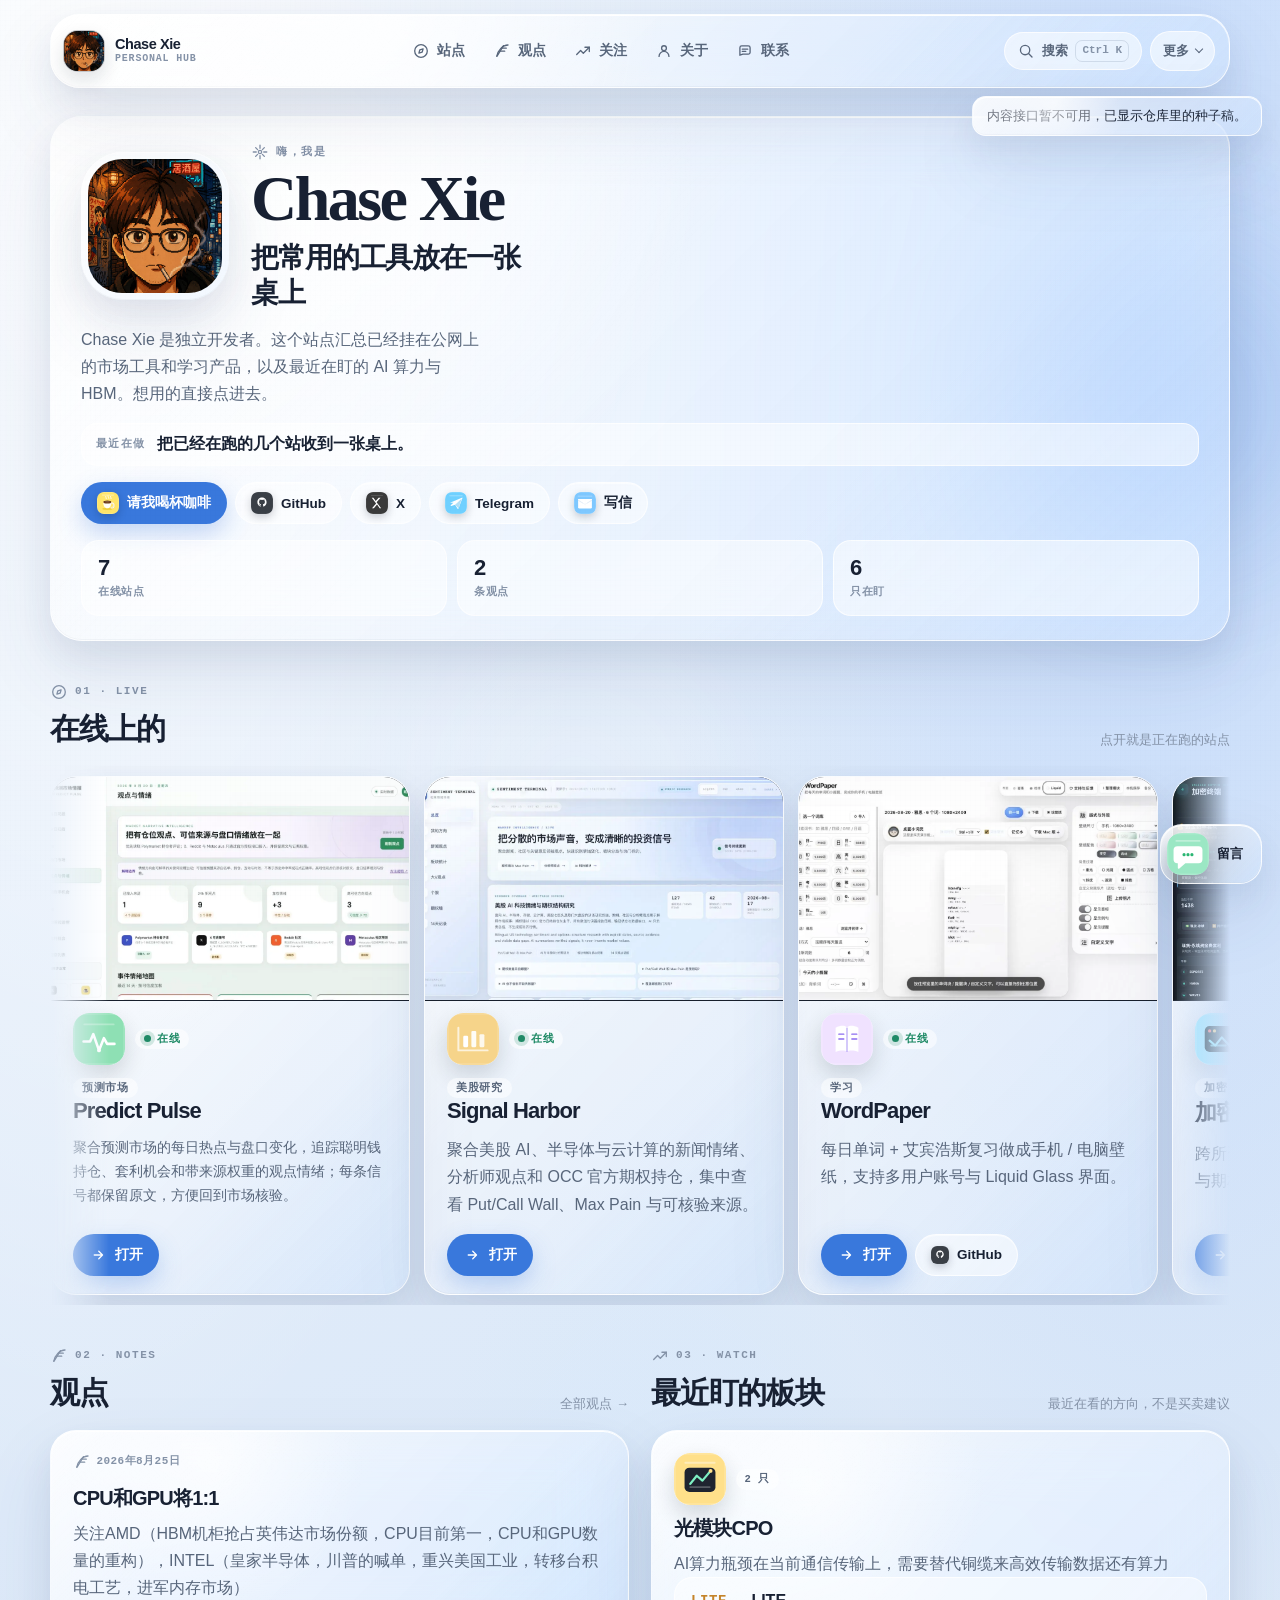
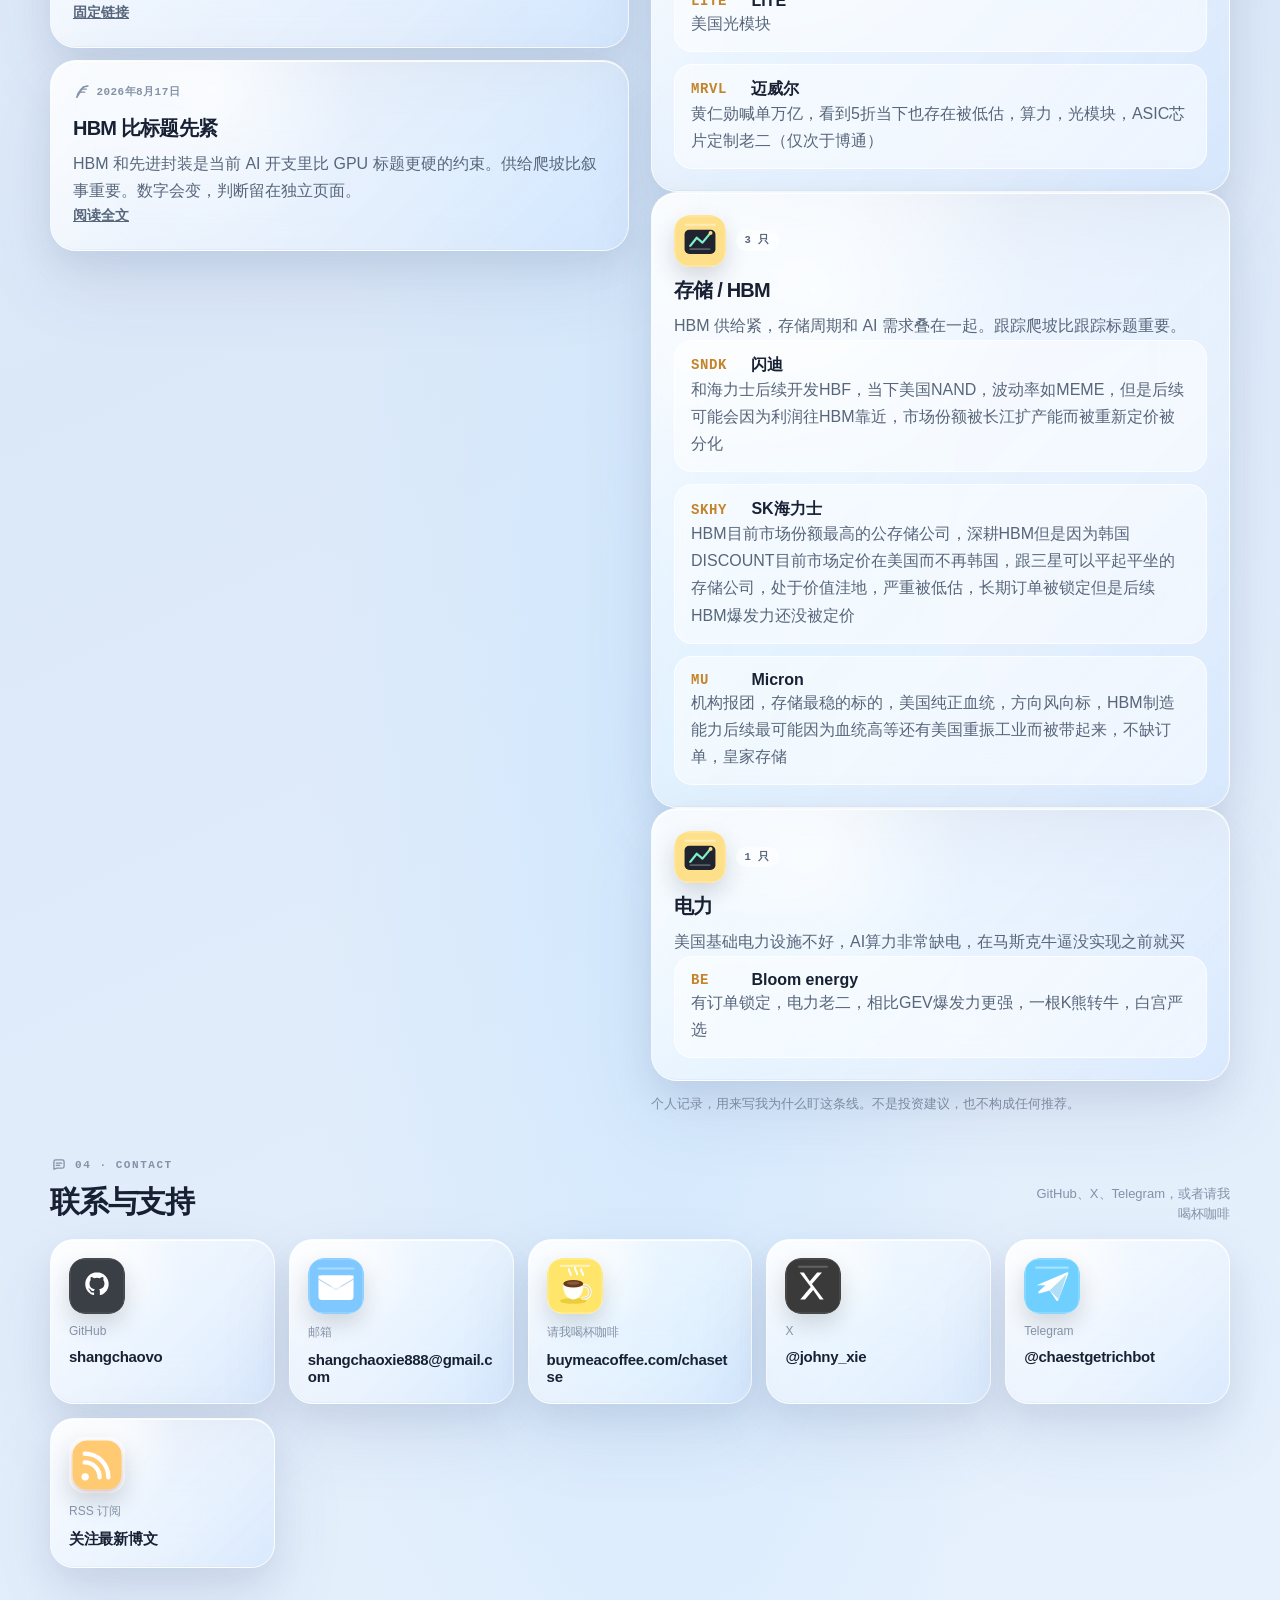
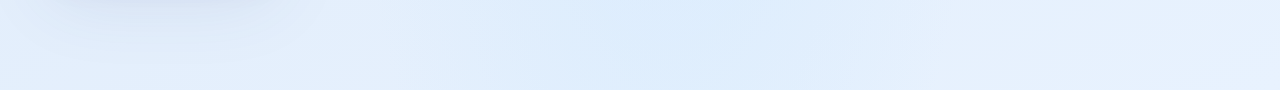
==== index.html @ 60d62b8c "Show the Telegram bot on the hub and ship the unpublished homepage updates with it. The live site no" ====
<!doctype html>
<html lang="zh-CN" data-theme="liquid">
  <head>
    <meta charset="UTF-8" />
    <meta name="viewport" content="width=device-width, initial-scale=1.0" />
    <title>Chase Xie · 市场工具与学习产品导航</title>
    <meta name="description" content="独立开发者 Chase Xie 的个人导航：Predict Pulse、Signal Harbor、WordPaper、加密终端、外资研报、交易日报和校招简历工坊，以及最近在盯的 AI 算力与 HBM。" />
    <meta name="google-site-verification" content="O95cw5EyVnewTnY-gCXj8kBVqnA2D88TB6CyO-TnIzk" />
    <link rel="canonical" href="https://chaestblog.pages.dev/" />
    <link rel="alternate" type="application/rss+xml" title="chaestblog RSS" href="https://chaestblog.pages.dev/rss.xml" />
    <meta property="og:type" content="website" />
    <meta property="og:locale" content="zh_CN" />
    <meta property="og:site_name" content="chaestblog" />
    <meta property="og:url" content="https://chaestblog.pages.dev/" />
    <meta property="og:title" content="Chase Xie · 市场工具与学习产品导航" />
    <meta property="og:description" content="独立开发者。把已上线的市场工具和学习产品放在一页，并写下最近在盯的 AI 算力与 HBM。" />
    <meta property="og:image" content="https://chaestblog.pages.dev/assets/og.jpg" />
    <meta property="og:image:width" content="1200" />
    <meta property="og:image:height" content="630" />
    <meta name="twitter:card" content="summary_large_image" />
    <meta name="twitter:site" content="@johny_xie" />
    <meta name="twitter:title" content="Chase Xie · 市场工具与学习产品导航" />
    <meta name="twitter:description" content="独立开发者。把已上线的市场工具和学习产品放在一页，并写下最近在盯的 AI 算力与 HBM。" />
    <meta name="twitter:image" content="https://chaestblog.pages.dev/assets/og.jpg" />
    <link rel="icon" type="image/svg+xml" href="/assets/favicon.svg" />
    <link rel="stylesheet" href="/css/themes.css?v=20260905a" />
    <link rel="stylesheet" href="/css/styles.css?v=20260905a" />
    <script type="application/ld+json">
      {
        "@context": "https://schema.org",
        "@graph": [
          {
            "@type": "WebSite",
            "@id": "https://chaestblog.pages.dev/#website",
            "url": "https://chaestblog.pages.dev/",
            "name": "chaestblog",
            "inLanguage": "zh-CN",
            "description": "Chase Xie 的个人导航：已上线的市场工具、学习产品，以及最近在盯的板块。",
            "publisher": { "@id": "https://chaestblog.pages.dev/#person" }
          },
          {
            "@type": "Person",
            "@id": "https://chaestblog.pages.dev/#person",
            "name": "Chase Xie",
            "url": "https://chaestblog.pages.dev/",
            "image": "https://chaestblog.pages.dev/assets/avatar.jpg",
            "jobTitle": "独立开发者",
            "description": "做市场工具和学习产品，公开 Predict Pulse、Signal Harbor、WordPaper、加密终端、外资研报、交易日报和校招简历工坊。",
            "email": "mailto:shangchaoxie888@gmail.com",
            "sameAs": [
              "https://github.com/shangchaovo",
              "https://x.com/johny_xie",
              "https://t.me/chaestgetrichbot",
              "https://buymeacoffee.com/chasetse"
            ]
          }
        ]
      }
    </script>
    <script>
      (function () {
        try {
          var theme = localStorage.getItem("hubTheme");
          if (theme === "liquid" || theme === "eye" || theme === "ink") {
            document.documentElement.dataset.theme = theme;
            return;
          }
          // 没手动选过就跟系统：深色系统进墨夜
          if (window.matchMedia && window.matchMedia("(prefers-color-scheme: dark)").matches) {
            document.documentElement.dataset.theme = "ink";
          }
        } catch (error) {}
      })();
    </script>
  </head>
  <body>
    <svg xmlns="http://www.w3.org/2000/svg" class="sprite" aria-hidden="true">
      <symbol id="i-spark" viewBox="0 0 24 24"><path d="M12 3 v4 M12 17 v4 M3 12 h4 M17 12 h4 M6.2 6.2 l2.6 2.6 M15.2 15.2 l2.6 2.6 M17.8 6.2 l-2.6 2.6 M8.8 15.2 l-2.6 2.6"/><circle cx="12" cy="12" r="2.2"/></symbol>
      <symbol id="i-compass" viewBox="0 0 24 24"><circle cx="12" cy="12" r="8.4"/><path d="M14.8 9.2 10.4 10.6 9.2 14.8 13.6 13.4 Z"/></symbol>
      <symbol id="i-apps" viewBox="0 0 24 24"><rect x="4" y="4" width="6.5" height="6.5" rx="1.6"/><rect x="13.5" y="4" width="6.5" height="6.5" rx="1.6"/><rect x="4" y="13.5" width="6.5" height="6.5" rx="1.6"/><rect x="13.5" y="13.5" width="6.5" height="6.5" rx="1.6"/></symbol>
      <symbol id="i-feather" viewBox="0 0 24 24"><path d="M20 4 C13 4 6.5 11 5 19"/><path d="M14 4.8 5.6 18.6"/><path d="M11.5 8.2 h6.2 M9.2 12.2 h6.4"/></symbol>
      <symbol id="i-trend" viewBox="0 0 24 24"><path d="M3.6 16.6 8.8 11.4 12.4 15 20.4 7"/><path d="M14.6 7 H20.4 V12.8"/></symbol>
      <symbol id="i-chat" viewBox="0 0 24 24"><path d="M5.2 17.6 V7.6 A2.4 2.4 0 0 1 7.6 5.2 h8.8 A2.4 2.4 0 0 1 18.8 7.6 v6.2 A2.4 2.4 0 0 1 16.4 16.2 H9.2 Z"/><path d="M8.4 9.6 h7.2 M8.4 12.6 h4.6"/></symbol>
      <symbol id="i-mail" viewBox="0 0 24 24"><rect x="3.5" y="5.5" width="17" height="13" rx="2.2"/><path d="M4.2 7.2 12 13.1 19.8 7.2"/></symbol>
      <symbol id="i-coffee" viewBox="0 0 24 24"><path d="M5 9 h11 v6.2 a3.6 3.6 0 0 1 -3.6 3.6 H8.6 A3.6 3.6 0 0 1 5 15.2 Z"/><path d="M16 10.2 h2.4 a2.4 2.4 0 0 1 0 4.8 H16"/><path d="M7.2 4.8 v2 M10.5 4.4 v2.4 M13.8 4.8 v2"/><path d="M6 20.4 h9"/></symbol>
      <symbol id="i-book" viewBox="0 0 24 24"><path d="M12 6.4 C10.2 4.9 7.2 4.5 4.2 5.1 V18.2 C7.2 17.6 10.2 18 12 19.5 C13.8 18 16.8 17.6 19.8 18.2 V5.1 C16.8 4.5 13.8 4.9 12 6.4 Z"/><path d="M12 6.4 V19.5"/></symbol>
      <symbol id="i-terminal" viewBox="0 0 24 24"><rect x="3.4" y="5" width="17.2" height="14" rx="2.2"/><path d="M7 10.2 9.6 12.4 7 14.6 M12.2 14.8 h4.6"/></symbol>
      <symbol id="i-chart" viewBox="0 0 24 24"><path d="M4 19.4 V5.4 M4 19.4 H20"/><path d="M8 15.2 V11.2 M12 15.2 V8.4 M16 15.2 V10 M20 15.2 V6.8"/></symbol>
      <symbol id="i-file" viewBox="0 0 24 24"><path d="M7 3.6 H13.6 L17.4 7.4 V20.4 H7 Z"/><path d="M13.6 3.6 V7.4 H17.4"/><path d="M9.6 12.2 h4.8 M9.6 15.4 h4.8"/></symbol>
      <symbol id="i-candles" viewBox="0 0 24 24"><path d="M7 6 v12 M17 4 v16"/><rect x="5.2" y="9" width="3.6" height="7" rx="0.8"/><rect x="15.2" y="7.2" width="3.6" height="8.2" rx="0.8"/><path d="M12 8 v10"/><rect x="10.2" y="10.4" width="3.6" height="5.2" rx="0.8"/></symbol>
      <symbol id="i-arrow" viewBox="0 0 24 24"><path d="M7 12 h10 M13 7 l5 5 -5 5"/></symbol>
      <symbol id="i-external" viewBox="0 0 24 24"><path d="M14 5 h5 v5"/><path d="M19 5 10.5 13.5"/><path d="M17 13.2 v5.2 H5 V7 h5.2"/></symbol>
      <symbol id="i-send" viewBox="0 0 24 24"><path d="M21 3 10.2 13.8"/><path d="M21 3 14.2 21 10.2 13.8 3 9.8 Z"/></symbol>
      <symbol id="i-plus" viewBox="0 0 24 24"><path d="M12 5 v14 M5 12 h14"/></symbol>
      <symbol id="i-edit" viewBox="0 0 24 24"><path d="M13.2 6.2 17.8 10.8"/><path d="M4.6 19.4 6.4 14.2 16.4 4.2 a2 2 0 0 1 2.8 0 l.6.6 a2 2 0 0 1 0 2.8 L9.8 17.6 Z"/></symbol>
      <symbol id="i-trash" viewBox="0 0 24 24"><path d="M5 7.2 h14"/><path d="M9.2 7.2 V5.4 h5.6 v1.8"/><path d="M7.2 7.2 V19 a1.6 1.6 0 0 0 1.6 1.6 h6.4 A1.6 1.6 0 0 0 16.8 19 V7.2"/></symbol>
      <symbol id="i-lock" viewBox="0 0 24 24"><rect x="5.4" y="10.4" width="13.2" height="9.2" rx="2"/><path d="M8.2 10.4 V7.8 a3.8 3.8 0 0 1 7.6 0 v2.6"/></symbol>
      <symbol id="i-user" viewBox="0 0 24 24"><circle cx="12" cy="8.2" r="3.2"/><path d="M5.4 19.2 a6.6 6.6 0 0 1 13.2 0"/></symbol>
      <symbol id="i-dot" viewBox="0 0 24 24"><circle cx="12" cy="12" r="4" fill="currentColor" stroke="none"/></symbol>
      <symbol id="i-github" viewBox="0 0 24 24"><path fill="currentColor" stroke="none" d="M12 .3C5.37.3 0 5.67 0 12.3c0 5.3 3.44 9.8 8.21 11.39.6.11.82-.26.82-.58 0-.28-.01-1.04-.02-2.04-3.34.73-4.04-1.61-4.04-1.61-.55-1.39-1.34-1.76-1.34-1.76-1.09-.75.08-.73.08-.73 1.2.08 1.84 1.24 1.84 1.24 1.07 1.83 2.81 1.3 3.5 1 .11-.78.42-1.3.76-1.6-2.67-.3-5.47-1.33-5.47-5.93 0-1.31.47-2.38 1.24-3.22-.13-.3-.54-1.52.12-3.18 0 0 1-.32 3.3 1.23a11.5 11.5 0 0 1 6 0c2.28-1.55 3.29-1.23 3.29-1.23.66 1.66.25 2.88.12 3.18.77.84 1.23 1.91 1.23 3.22 0 4.61-2.81 5.62-5.48 5.92.43.37.81 1.1.81 2.22 0 1.6-.01 2.89-.01 3.29 0 .32.21.69.82.57C20.56 22.1 24 17.6 24 12.3 24 5.67 18.63.3 12 .3Z"/></symbol>
      <symbol id="i-x" viewBox="0 0 24 24"><path d="M4 4 20 20 M14.6 4 4 20 M20 4 9.8 16.4"/></symbol>
      <symbol id="i-telegram" viewBox="0 0 24 24"><path d="M21.2 4.6 3.6 11.4 10.2 13.6 17.2 8 12.2 14.8 10.2 13.6 10.1 19.4 Z"/></symbol>
      <symbol id="i-search" viewBox="0 0 24 24"><circle cx="10.8" cy="10.8" r="6.2"/><path d="M15.4 15.4 20 20"/></symbol>
    </svg>

    <div class="atmosphere" aria-hidden="true">
      <span class="blob blob-a"></span>
      <span class="blob blob-b"></span>
      <span class="blob blob-c"></span>
    </div>
    <div id="danmakuStage" class="danmaku-stage" aria-hidden="true"></div>

    <header class="nav glass">
      <a class="brand" href="/">
        <img class="brand-avatar" src="/assets/avatar.jpg" alt="Chase Xie" width="40" height="40" />
        <span class="brand-copy">
          <strong>Chase Xie</strong>
          <small>Personal Hub</small>
        </span>
      </a>
      <nav class="nav-links" aria-label="页面区块">
        <a href="#sites"><svg class="ic"><use href="#i-compass"></use></svg>站点</a>
        <a href="/notes/"><svg class="ic"><use href="#i-feather"></use></svg>观点</a>
        <a href="#watch"><svg class="ic"><use href="#i-trend"></use></svg>关注</a>
        <a href="/about/"><svg class="ic"><use href="#i-user"></use></svg>关于</a>
        <a href="#contact"><svg class="ic"><use href="#i-chat"></use></svg>联系</a>
      </nav>
      <div class="nav-tools">
        <button class="palette-entry" id="openPaletteBtn" type="button" aria-controls="paletteDialog" hidden>
          <svg class="ic"><use href="#i-search"></use></svg><span>搜索</span><kbd class="palette-key">⌘K</kbd>
        </button>
        <details class="nav-more">
          <summary>更多</summary>
          <div class="nav-more-panel">
            <span class="nav-menu-label">显示主题</span>
            <div class="theme-switch" role="radiogroup" aria-label="主题">
              <button class="theme-btn" type="button" data-theme="liquid" aria-pressed="true" title="Liquid Glass">
                <i class="orb orb-liquid" aria-hidden="true"></i><span>玻璃</span>
              </button>
              <button class="theme-btn" type="button" data-theme="eye" aria-pressed="false" title="护眼">
                <i class="orb orb-eye" aria-hidden="true"></i><span>护眼</span>
              </button>
              <button class="theme-btn" type="button" data-theme="ink" aria-pressed="false" title="墨夜">
                <i class="orb orb-ink" aria-hidden="true"></i><span>墨夜</span>
              </button>
            </div>
            <button class="admin-entry" id="openAdminBtn" type="button" aria-controls="adminDialog">
              <svg class="ic"><use href="#i-lock"></use></svg><span>管理</span>
            </button>
          </div>
        </details>
      </div>
    </header>

    <main class="wrap">
      <section id="top" class="hero-bento">
        <article class="identity glass">
          <div class="identity-top">
            <button class="avatar-frame" id="heroAvatarBtn" type="button" title="Chase Xie">
              <img id="heroAvatar" class="hero-avatar" src="/assets/avatar.jpg" alt="Chase Xie" width="168" height="168" />
            </button>
            <div>
              <p class="kicker" id="profileKicker"><svg class="ic"><use href="#i-spark"></use></svg> 嗨，我是</p>
              <h1 id="profileName">Chase Xie</h1>
              <p class="headline" id="profileTitle">把常用的工具放在一张桌上</p>
            </div>
          </div>
          <p class="lead" id="profileBio">Chase Xie 是独立开发者。这个站点汇总已经挂在公网上的市场工具和学习产品，以及最近在盯的 AI 算力与 HBM。想用的直接点进去。</p>
          <p class="now" id="profileNow">
            <span class="now-kicker">最近在做</span>
            <span class="now-text">把已经在跑的几个站收到一张桌上。</span>
            <button class="btn ghost admin-only" id="editNowBtn" type="button">改</button>
          </p>
          <div class="hero-actions" id="heroActions">
            <a class="btn primary" href="https://buymeacoffee.com/chasetse" target="_blank" rel="noopener">请我喝杯咖啡</a>
            <a class="btn" rel="me noopener" href="https://github.com/shangchaovo" target="_blank">GitHub</a>
            <a class="btn" rel="me noopener" href="https://x.com/johny_xie" target="_blank">X</a>
            <a class="btn" href="https://t.me/chaestgetrichbot" target="_blank" rel="noopener">Telegram</a>
            <a class="btn" href="mailto:shangchaoxie888@gmail.com">写信</a>
          </div>
          <div class="stat-row" id="statRow">
            <div class="stat"><b>7</b><span>在线站点</span></div>
            <div class="stat"><b><!-- hub:note-count:start -->2<!-- hub:note-count:end --></b><span>条观点</span></div>
            <div class="stat"><b>6</b><span>只在盯</span></div>
          </div>
        </article>
      </section>

      <section id="sites" class="section">
        <div class="section-head">
          <div>
            <p class="kicker"><svg class="ic"><use href="#i-compass"></use></svg> 01 · Live</p>
            <h2>在线上的</h2>
          </div>
            <p class="hint">点开就是正在跑的站点</p>
        </div>
        <div class="admin-only editor-bar">
          <button class="btn primary" id="addProjectBtn" type="button"><svg class="ic"><use href="#i-plus"></use></svg>添加项目</button>
          <span class="editor-hint">可修改介绍、排序、上下线，并上传真实页面截图</span>
        </div>
        <div class="board-marquee" id="boardMarquee">
        <div class="project-board" id="siteGrid">
          <article class="card glass" data-id="predict-pulse" data-tint="green">
            <a class="shot" href="https://predict-pulse.signal-harbor.workers.dev/?view=sentiment" target="_blank" rel="noopener"><picture><source type="image/webp" srcset="/assets/shots/predict-pulse.webp"><img src="/assets/shots/predict-pulse.jpg" alt="Predict Pulse 预测市场观点与情绪页面截图" width="1280" height="800" loading="lazy" decoding="async"></picture></a>
            <div class="card-top">
              <span class="well app"><img class="app-icon" src="/assets/icons/pulse.svg" alt="" width="46" height="46"></span>
              <span class="pill live"><i class="live-dot" aria-hidden="true"></i>在线</span>
            </div>
            <div>
              <span class="pill">预测市场</span>
              <h3>Predict Pulse</h3>
            </div>
            <p>聚合预测市场的每日热点与盘口变化，追踪聪明钱持仓、套利机会和带来源权重的观点情绪；每条信号都保留原文，方便回到市场核验。</p>
            <div class="card-links">
              <a class="btn primary" href="https://predict-pulse.signal-harbor.workers.dev/?view=sentiment" target="_blank" rel="noopener">打开</a>
            </div>
          </article>
          <article class="card glass" data-tint="cyan">
            <a class="shot" href="https://signal-harbor-terminal.signal-harbor.workers.dev/#overview" target="_blank" rel="noopener"><picture><source type="image/webp" srcset="/assets/shots/signal-harbor.webp"><img src="/assets/shots/signal-harbor.jpg" alt="Signal Harbor 美股研究终端页面截图" width="1280" height="800" loading="lazy" decoding="async"></picture></a>
            <div class="card-top">
              <span class="well app"><img class="app-icon" src="/assets/icons/chart.svg" alt="" width="46" height="46"></span>
              <span class="pill live"><i class="live-dot" aria-hidden="true"></i>在线</span>
            </div>
            <div>
              <span class="pill">美股研究</span>
              <h3>Signal Harbor</h3>
            </div>
            <p>聚合美股 AI、半导体与云计算的新闻情绪、分析师观点和 OCC 官方期权持仓，集中查看 Put/Call Wall、Max Pain 与可核验来源。</p>
            <div class="card-links">
              <a class="btn primary" href="https://signal-harbor-terminal.signal-harbor.workers.dev/#overview" target="_blank" rel="noopener">打开</a>
            </div>
          </article>
          <article class="card glass" data-tint="violet">
            <a class="shot" href="https://wordpaper.pages.dev/" target="_blank" rel="noopener"><picture><source type="image/webp" srcset="/assets/shots/wordpaper.webp"><img src="/assets/shots/wordpaper.jpg" alt="WordPaper 单词壁纸页面截图" width="1280" height="800" loading="lazy" decoding="async"></picture></a>
            <div class="card-top">
              <span class="well app"><img class="app-icon" src="/assets/icons/book.svg" alt="" width="46" height="46"></span>
              <span class="pill live"><i class="live-dot" aria-hidden="true"></i>在线</span>
            </div>
            <div>
              <span class="pill">学习</span>
              <h3>WordPaper</h3>
            </div>
            <p>每日单词 + 艾宾浩斯复习做成手机 / 电脑壁纸，支持多用户账号与 Liquid Glass 界面。</p>
            <div class="card-links">
              <a class="btn primary" href="https://wordpaper.pages.dev/" target="_blank" rel="noopener">打开</a>
              <a class="btn" href="https://github.com/shangchaovo/daily-wallpaper" target="_blank" rel="noopener">GitHub</a>
            </div>
          </article>
          <article class="card glass" data-tint="cyan">
            <a class="shot" href="https://crypto-funding-arbitrage.pages.dev/" target="_blank" rel="noopener"><picture><source type="image/webp" srcset="/assets/shots/terminal.webp"><img src="/assets/shots/terminal.jpg" alt="加密终端页面截图" width="1280" height="800" loading="lazy" decoding="async"></picture></a>
            <div class="card-top">
              <span class="well app"><img class="app-icon" src="/assets/icons/terminal.svg" alt="" width="46" height="46"></span>
              <span class="pill live"><i class="live-dot" aria-hidden="true"></i>在线</span>
            </div>
            <div>
              <span class="pill">加密</span>
              <h3>加密终端</h3>
            </div>
            <p>跨所资金费率套利、Meme 异动、清算热图与期权 Wall，统一在一个深色终端里。</p>
            <div class="card-links">
              <a class="btn primary" href="https://crypto-funding-arbitrage.pages.dev/" target="_blank" rel="noopener">打开</a>
            </div>
          </article>
          <article class="card glass" data-tint="amber">
            <a class="shot" href="https://fresearch.cc.cd/" target="_blank" rel="noopener"><picture><source type="image/webp" srcset="/assets/shots/research.webp"><img src="/assets/shots/research.jpg" alt="外资投行研报页面截图" width="1280" height="800" loading="lazy" decoding="async"></picture></a>
            <div class="card-top">
              <span class="well app"><img class="app-icon" src="/assets/icons/chart.svg" alt="" width="46" height="46"></span>
              <span class="pill live"><i class="live-dot" aria-hidden="true"></i>在线</span>
            </div>
            <div>
              <span class="pill">股票</span>
              <h3>外资投行研报</h3>
            </div>
            <p>追踪 UBS / Citi / MS / JPM 等对 AI 算力主线的评级与目标价，多源抓取 + LLM 摘要。</p>
            <div class="card-links">
              <a class="btn primary" href="https://fresearch.cc.cd/" target="_blank" rel="noopener">打开</a>
              <a class="btn" href="https://github.com/shangchaovo/ib-research" target="_blank" rel="noopener">GitHub</a>
            </div>
          </article>
          <article class="card glass" data-tint="gold">
            <a class="shot" href="https://dailytrade.cc.cd/" target="_blank" rel="noopener"><picture><source type="image/webp" srcset="/assets/shots/dailytrade.webp"><img src="/assets/shots/dailytrade.jpg" alt="交易每日报告页面截图" width="1280" height="800" loading="lazy" decoding="async"></picture></a>
            <div class="card-top">
              <span class="well app"><img class="app-icon" src="/assets/icons/candles.svg" alt="" width="46" height="46"></span>
              <span class="pill live"><i class="live-dot" aria-hidden="true"></i>在线</span>
            </div>
            <div>
              <span class="pill">交易</span>
              <h3>交易每日报告</h3>
            </div>
            <p>开盘前的作战台：A股量化扫描、外资研报、美股监控、宏观跨资产和社媒情绪，合成一张每日交易报告。</p>
            <div class="card-links">
              <a class="btn primary" href="https://dailytrade.cc.cd/" target="_blank" rel="noopener">打开</a>
            </div>
          </article>
          <article class="card glass" data-tint="rose">
            <a class="shot" href="https://resume-5lv.pages.dev/" target="_blank" rel="noopener"><picture><source type="image/webp" srcset="/assets/shots/resume.webp"><img src="/assets/shots/resume.jpg" alt="简历工坊页面截图" width="1280" height="800" loading="lazy" decoding="async"></picture></a>
            <div class="card-top">
              <span class="well app"><img class="app-icon" src="/assets/icons/file.svg" alt="" width="46" height="46"></span>
              <span class="pill live"><i class="live-dot" aria-hidden="true"></i>在线</span>
            </div>
            <div>
              <span class="pill">工具</span>
              <h3>简历工坊</h3>
            </div>
            <p>面向校招的纯前端简历编辑器：左表单右 A4，导出矢量 PDF，数据只存在你的浏览器。</p>
            <div class="card-links">
              <a class="btn primary" href="https://resume-5lv.pages.dev/" target="_blank" rel="noopener">打开</a>
              <a class="btn" href="https://github.com/shangchaovo/resume-site" target="_blank" rel="noopener">GitHub</a>
            </div>
          </article>
        </div>
        </div>
      </section>

      <div class="magazine">
        <section id="notes" class="section">
          <div class="section-head">
            <div>
              <p class="kicker"><svg class="ic"><use href="#i-feather"></use></svg> 02 · Notes</p>
              <h2>观点</h2>
            </div>
            <p class="hint"><a href="/notes/">全部观点 →</a></p>
          </div>
          <div class="admin-only editor-bar">
            <button class="btn primary" id="addNoteBtn" type="button"><svg class="ic"><use href="#i-plus"></use></svg>写一条</button>
          </div>
          <div class="notes" id="noteList">
            <!-- hub:notes:start -->
            <article class="note glass" data-id="n_cmipldxjd4">
              <time>2026年8月25日</time>
              <h3>CPU和GPU将1:1</h3>
              <p>关注AMD（HBM机柜抢占英伟达市场份额，CPU目前第一，CPU和GPU数量的重构），INTEL（皇家半导体，川普的喊单，重兴美国工业，转移台积电工艺，进军内存市场）</p>
            </article>
            <article class="note glass" data-id="n_hbm">
              <time>2026年8月17日</time>
              <h3><a href="/notes/hbm-supply/">HBM 比标题先紧</a></h3>
              <p>HBM 和先进封装是当前 AI 开支里比 GPU 标题更硬的约束。供给爬坡比叙事重要。数字会变，判断留在独立页面。</p>
              <p class="note-more"><a href="/notes/hbm-supply/">阅读全文</a></p>
            </article>
            <!-- hub:notes:end -->
          </div>
        </section>

        <section id="watch" class="section">
          <div class="section-head">
            <div>
              <p class="kicker"><svg class="ic"><use href="#i-trend"></use></svg> 03 · Watch</p>
              <h2>最近盯的板块</h2>
            </div>
            <p class="hint">最近在看的方向，不是买卖建议</p>
          </div>
          <div class="admin-only editor-bar">
            <button class="btn primary" id="addSectorBtn" type="button"><svg class="ic"><use href="#i-plus"></use></svg>加板块</button>
            <button class="btn" id="addStockBtn" type="button"><svg class="ic"><use href="#i-plus"></use></svg>加个股</button>
          </div>
          <div id="watchList">
            <article class="sector glass" data-id="s_ai" data-tint="amber">
              <div class="card-top">
                <span class="well app"><img class="app-icon" src="/assets/icons/watch.svg" alt="" width="48" height="48"></span>
                <span class="pill">2 只</span>
              </div>
              <h3>光模块CPO</h3>
              <p>AI算力瓶颈在当前通信传输上，需要替代铜缆来高效传输数据还有算力</p>
              <div class="stocks">
                <div class="stock"><div class="stock-head"><span class="symbol">LITE</span><strong>LITE</strong></div><p>美国光模块</p></div>
                <div class="stock"><div class="stock-head"><span class="symbol">MRVL</span><strong>迈威尔</strong></div><p>黄仁勋喊单万亿，看到5折当下也存在被低估，算力，光模块，ASIC芯片定制老二（仅次于博通）</p></div>
              </div>
            </article>
            <article class="sector glass" data-id="s_mem" data-tint="amber">
              <div class="card-top">
                <span class="well app"><img class="app-icon" src="/assets/icons/watch.svg" alt="" width="48" height="48"></span>
                <span class="pill">3 只</span>
              </div>
              <h3>存储 / HBM</h3>
              <p>HBM 供给紧，存储周期和 AI 需求叠在一起。跟踪爬坡比跟踪标题重要。</p>
              <div class="stocks">
                <div class="stock"><div class="stock-head"><span class="symbol">SNDK</span><strong>闪迪</strong></div><p>和海力士后续开发HBF，当下美国NAND，波动率如MEME，但是后续可能会因为利润往HBM靠近，市场份额被长江扩产能而被重新定价被分化</p></div>
                <div class="stock"><div class="stock-head"><span class="symbol">SKHY</span><strong>SK海力士</strong></div><p>HBM目前市场份额最高的公存储公司，深耕HBM但是因为韩国DISCOUNT目前市场定价在美国而不再韩国，跟三星可以平起平坐的存储公司，处于价值洼地，严重被低估，长期订单被锁定但是后续HBM爆发力还没被定价</p></div>
                <div class="stock"><div class="stock-head"><span class="symbol">MU</span><strong>Micron</strong></div><p>机构报团，存储最稳的标的，美国纯正血统，方向风向标，HBM制造能力后续最可能因为血统高等还有美国重振工业而被带起来，不缺订单，皇家存储</p></div>
              </div>
            </article>
            <article class="sector glass" data-id="s_8qqhmvgm14" data-tint="amber">
              <div class="card-top">
                <span class="well app"><img class="app-icon" src="/assets/icons/watch.svg" alt="" width="48" height="48"></span>
                <span class="pill">1 只</span>
              </div>
              <h3>电力</h3>
              <p>美国基础电力设施不好，AI算力非常缺电，在马斯克牛逼没实现之前就买</p>
              <div class="stocks">
                <div class="stock"><div class="stock-head"><span class="symbol">BE</span><strong>Bloom energy</strong></div><p>有订单锁定，电力老二，相比GEV爆发力更强，一根K熊转牛，白宫严选</p></div>
              </div>
            </article>
          </div>
          <p class="disclaimer" id="watchDisclaimer">个人记录，用来写我为什么盯这条线。不是投资建议，也不构成任何推荐。</p>
        </section>
      </div>

      <section id="contact" class="section">
        <div class="section-head">
          <div>
            <p class="kicker"><svg class="ic"><use href="#i-chat"></use></svg> 04 · Contact</p>
            <h2>联系与支持</h2>
          </div>
          <p class="hint">GitHub、X、Telegram，或者请我喝杯咖啡</p>
        </div>
        <div class="contact-grid" id="contactGrid">
          <a class="contact glass" rel="me noopener" href="https://github.com/shangchaovo" target="_blank">
            <span class="well app"><img class="app-icon" src="/assets/icons/github.svg" alt="" width="56" height="56"></span>
            <small>GitHub</small>
            <strong>shangchaovo</strong>
          </a>
          <a class="contact glass" href="mailto:shangchaoxie888@gmail.com">
            <span class="well app"><img class="app-icon" src="/assets/icons/mail.svg" alt="" width="56" height="56"></span>
            <small>邮箱</small>
            <strong>shangchaoxie888@gmail.com</strong>
          </a>
          <a class="contact glass" href="https://buymeacoffee.com/chasetse" target="_blank" rel="noopener">
            <span class="well app"><img class="app-icon" src="/assets/icons/coffee.svg" alt="" width="56" height="56"></span>
            <small>请我喝杯咖啡</small>
            <strong>buymeacoffee.com/chasetse</strong>
          </a>
          <a class="contact glass" rel="me noopener" href="https://x.com/johny_xie" target="_blank">
            <span class="well app"><img class="app-icon" src="/assets/icons/x.svg" alt="" width="56" height="56"></span>
            <small>X</small>
            <strong>@johny_xie</strong>
          </a>
          <a class="contact glass" href="https://t.me/chaestgetrichbot" target="_blank" rel="noopener">
            <span class="well app"><img class="app-icon" src="/assets/icons/telegram.svg" alt="" width="56" height="56"></span>
            <small>Telegram</small>
            <strong>@chaestgetrichbot</strong>
          </a>
          <a class="contact glass" href="/rss/">
            <span class="well app"><img class="app-icon" src="/assets/icons/rss.svg" alt="" width="56" height="56"></span>
            <small>RSS 订阅</small>
            <strong>关注最新博文</strong>
          </a>
        </div>
      </section>
    </main>

    <form class="dock glass is-collapsed" id="danmakuForm">
      <button class="dock-toggle" id="toggleDockBtn" type="button" aria-expanded="false" aria-controls="dockFields">
        <span class="dock-mark" aria-hidden="true"><img class="app-icon" src="/assets/icons/chat.svg" alt="" width="42" height="42"></span>
        <span>留言</span>
      </button>
      <div class="dock-fields" id="dockFields">
        <label class="sr-only" for="danmakuNick">昵称</label>
        <input class="nick" id="danmakuNick" name="nick" maxlength="12" placeholder="路过" autocomplete="nickname" />
        <label class="sr-only" for="danmakuText">打个招呼</label>
        <input id="danmakuText" name="text" maxlength="36" placeholder="路过的话，打个招呼…" required />
        <button class="btn primary" type="submit"><svg class="ic"><use href="#i-send"></use></svg>发送</button>
        <button class="btn ghost" id="toggleDanmakuViewBtn" type="button" aria-pressed="false">显示弹幕</button>
        <button class="btn ghost" id="closeDockBtn" type="button">收起</button>
      </div>
    </form>

    <dialog id="paletteDialog" aria-label="命令面板">
      <div class="modal glass palette">
        <div class="palette-head">
          <svg class="ic"><use href="#i-search"></use></svg>
          <label class="sr-only" for="paletteInput">搜索站点、观点与板块</label>
          <input id="paletteInput" type="search" role="combobox" aria-expanded="true" aria-controls="paletteList"
                 aria-autocomplete="list" autocomplete="off" placeholder="搜站点、观点、板块，或切主题…" />
          <button class="btn ghost" id="paletteClose" type="button">Esc</button>
        </div>
        <ul class="palette-list" id="paletteList" role="listbox" aria-label="搜索结果"></ul>
        <p class="palette-foot">↑↓ 选择 · Enter 打开 · 也可以直接按 /</p>
      </div>
    </dialog>

    <dialog id="adminDialog">
      <form class="modal glass" id="adminForm">
        <p class="kicker"><svg class="ic"><use href="#i-lock"></use></svg> Author</p>
        <h3>作者入口</h3>
        <p>输入管理口令后，即可管理项目、发布观点、更新关注板块与恢复历史版本。</p>
        <label class="field">
          <span>管理口令</span>
          <input id="adminToken" type="password" name="token" autocomplete="current-password" />
        </label>
        <div class="modal-actions">
          <button class="btn ghost" id="adminCancelBtn" type="button">取消</button>
          <button class="btn primary" id="adminLoginBtn" type="submit">进入</button>
        </div>
      </form>
    </dialog>

    <dialog id="adminPanelDialog">
      <div class="modal glass admin-panel">
        <div class="panel-heading">
          <div>
            <p class="kicker"><svg class="ic"><use href="#i-apps"></use></svg> Content Studio</p>
            <h3>内容工作台</h3>
            <p>所有保存都会自动保留最近 10 个版本。</p>
          </div>
          <button class="btn ghost" id="adminPanelClose" type="button">关闭</button>
        </div>
        <div class="panel-grid">
          <button class="panel-action" id="panelAddProjectBtn" type="button"><strong>添加项目</strong><span>介绍、链接、排序与截图</span></button>
          <button class="panel-action" id="panelAddNoteBtn" type="button"><strong>发布观点</strong><span>标题、正文与文章路径</span></button>
          <button class="panel-action" id="panelAddSectorBtn" type="button"><strong>添加板块</strong><span>维护关注逻辑与个股</span></button>
        </div>
        <div class="panel-tools">
          <p class="panel-label">数据安全</p>
          <div class="modal-actions">
            <button class="btn" id="downloadBackupBtn" type="button">下载完整备份</button>
            <button class="btn" id="restoreDefaultsBtn" type="button">恢复默认观点与关注</button>
            <button class="btn ghost" id="undoProjectsBtn" type="button">撤销项目保存</button>
            <button class="btn ghost" id="undoNotesBtn" type="button">撤销观点保存</button>
            <button class="btn ghost" id="undoWatchlistBtn" type="button">撤销关注保存</button>
          </div>
        </div>
        <div class="panel-footer">
          <button class="btn danger" id="clearDanmakuBtn" type="button">清空留言</button>
          <button class="btn ghost" id="logoutBtn" type="button">退出管理</button>
        </div>
      </div>
    </dialog>

    <dialog id="editorDialog">
      <form class="modal glass" id="editorForm">
        <h3 id="editorTitle">编辑</h3>
        <div id="editorFields"></div>
        <div class="modal-actions">
          <button class="btn ghost" id="editorCancel" type="button">取消</button>
          <button class="btn primary" type="submit">保存</button>
        </div>
      </form>
    </dialog>

    <div class="toast-host" id="toastHost" aria-live="polite"></div>
    <script src="/js/main.js?v=20260905a" type="module"></script>
    <noscript>
      Chase Xie 是独立开发者。站点、观点和盯盘不需要 JavaScript 也能读。
      关于：/about/ · HBM 笔记：/notes/hbm-supply/
    </noscript>
  </body>
</html>
---- css/themes.css ----
:root {
  --font: -apple-system, BlinkMacSystemFont, "SF Pro Text", "PingFang SC", "Hiragino Sans GB", "Noto Sans CJK SC", sans-serif;
  --font-display: "Iowan Old Style", "Palatino Linotype", "Songti SC", "STSong", "Noto Serif CJK SC", Georgia, serif;
  --font-mono: "SFMono-Regular", "SF Mono", ui-monospace, Menlo, monospace;
  --radius: 32px;
  --radius-sm: 18px;
  --nav-h: 74px;
  --dock-h: 88px;
  --glass-x: 28%;
  --glass-y: 16%;
  --tint: #5b7fd6;
}

:root[data-theme="liquid"] {
  color-scheme: light;
  --bg-0: #e7f0fb;
  --bg-1: #dbe8f8;
  --ink: #182133;
  --sub: #58667b;
  --muted: #8492a7;
  --accent: #3978dc;
  --article-link: #1265d6;
  --accent-ink: #fff;
  --line: rgba(255, 255, 255, 0.74);
  --line-strong: rgba(43, 70, 110, 0.14);
  --glass-fill: linear-gradient(135deg, rgba(255, 255, 255, 0.77) 0%, rgba(255, 255, 255, 0.42) 46%, rgba(219, 233, 252, 0.46) 100%);
  --glass-thick: linear-gradient(135deg, rgba(255, 255, 255, 0.94), rgba(235, 244, 255, 0.65));
  --glass-shadow:
    inset 0 1px 0 rgba(255, 255, 255, 0.96),
    inset 0 -1px 0 rgba(40, 56, 78, 0.04),
    0 14px 32px rgba(56, 83, 123, 0.09),
    0 32px 74px rgba(56, 83, 123, 0.1);
  --good: #1f8a66;
  --warn: #c47b24;
  --danger: #c45b5b;
  --chip: rgba(255, 255, 255, 0.52);
  --grain: rgba(67, 98, 142, 0.025);
}

:root[data-theme="eye"] {
  color-scheme: light;
  --bg-0: #ece6d2;
  --bg-1: #e3ecd6;
  --ink: #333c2c;
  --sub: #5f6a4e;
  --muted: #7f896c;
  --accent: #53673a;
  --article-link: #2166b2;
  --accent-ink: #f7f3e4;
  --line: rgba(255, 250, 230, 0.74);
  --line-strong: rgba(72, 84, 52, 0.16);
  --glass-fill: linear-gradient(155deg, rgba(255, 251, 236, 0.78), rgba(232, 237, 210, 0.52));
  --glass-thick: linear-gradient(155deg, rgba(255, 252, 240, 0.92), rgba(236, 240, 214, 0.72));
  --glass-shadow:
    inset 0 1px 0 rgba(255, 255, 244, 0.92),
    0 12px 30px rgba(70, 82, 48, 0.08);
  --good: #456434;
  --warn: #9a6a28;
  --danger: #a85a48;
  --chip: rgba(255, 250, 232, 0.72);
  --grain: rgba(70, 82, 48, 0.04);
}

:root[data-theme="ink"] {
  color-scheme: dark;
  --bg-0: #090d14;
  --bg-1: #121925;
  --ink: #eef3fb;
  --sub: #9aa8bc;
  --muted: #748196;
  --accent: #7cb4ff;
  --article-link: #78b2ff;
  --accent-ink: #0b1018;
  --line: rgba(255, 255, 255, 0.14);
  --line-strong: rgba(180, 206, 240, 0.22);
  --glass-fill: linear-gradient(155deg, rgba(38, 52, 74, 0.72), rgba(14, 20, 32, 0.5));
  --glass-thick: linear-gradient(155deg, rgba(54, 72, 98, 0.8), rgba(20, 28, 42, 0.72));
  --glass-shadow:
    inset 0 1px 0 rgba(255, 255, 255, 0.14),
    0 18px 48px rgba(0, 0, 0, 0.38);
  --good: #6dcea0;
  --warn: #e0b05a;
  --danger: #ef8b8b;
  --chip: rgba(255, 255, 255, 0.07);
  --grain: rgba(255, 255, 255, 0.03);
}

[data-tint="violet"] { --tint: #6f63e8; }
[data-tint="cyan"] { --tint: #1f9bb8; }
[data-tint="amber"] { --tint: #c4842a; }
[data-tint="rose"] { --tint: #c45d70; }
[data-tint="gold"] { --tint: #b7922a; }
[data-tint="blue"] { --tint: #2b6fd6; }
[data-tint="green"] { --tint: #248b62; }

:root[data-theme="ink"] [data-tint="violet"] { --tint: #a8a0ff; }
:root[data-theme="ink"] [data-tint="cyan"] { --tint: #6ed5ea; }
:root[data-theme="ink"] [data-tint="amber"] { --tint: #e2b05c; }
:root[data-theme="ink"] [data-tint="rose"] { --tint: #f0a0ae; }
:root[data-theme="ink"] [data-tint="gold"] { --tint: #e6c66a; }
:root[data-theme="ink"] [data-tint="green"] { --tint: #71d6a5; }

html, body { min-height: 100%; }

body {
  margin: 0;
  color: var(--ink);
  font-family: var(--font);
  background:
    radial-gradient(ellipse at 6% -4%, rgba(255, 255, 255, 0.92), transparent 34%),
    radial-gradient(ellipse at 92% 8%, rgba(130, 178, 255, 0.3), transparent 32%),
    radial-gradient(ellipse at 52% 74%, rgba(202, 230, 255, 0.65), transparent 38%),
    linear-gradient(155deg, var(--bg-0), var(--bg-1) 52%, #e8f2fe);
}

body::after {
  content: "";
  position: fixed;
  inset: 0;
  z-index: 0;
  pointer-events: none;
  opacity: 0.32;
  background-image:
    linear-gradient(var(--grain) 1px, transparent 1px),
    linear-gradient(90deg, var(--grain) 1px, transparent 1px);
  background-size: 5px 5px;
}

.atmosphere {
  position: fixed;
  inset: 0;
  z-index: 0;
  overflow: hidden;
  pointer-events: none;
}

.blob {
  position: absolute;
  border-radius: 50%;
  filter: blur(52px);
  opacity: 0.65;
}

.blob-a {
  top: -8%;
  left: -6%;
  width: 48vw;
  height: 48vw;
  background: radial-gradient(circle, rgba(255, 255, 255, 0.92), transparent 68%);
}

.blob-b {
  top: 18%;
  right: -10%;
  width: 38vw;
  height: 38vw;
  background: radial-gradient(circle, color-mix(in srgb, var(--accent) 38%, transparent), transparent 70%);
}

.blob-c {
  bottom: -12%;
  left: 28%;
  width: 34vw;
  height: 34vw;
  background: radial-gradient(circle, rgba(255, 255, 255, 0.35), transparent 68%);
}

:root[data-theme="ink"] .blob-a {
  background: radial-gradient(circle, rgba(90, 140, 210, 0.22), transparent 68%);
}

@media (prefers-reduced-transparency: reduce) {
  :root {
    --glass-fill: var(--bg-0);
    --glass-thick: var(--bg-0);
  }
  .glass {
    backdrop-filter: none !important;
    -webkit-backdrop-filter: none !important;
  }
  .blob { display: none; }
}

@media (prefers-reduced-motion: reduce) {
  .blob { filter: none; }
}
---- css/styles.css ----
*, *::before, *::after { box-sizing: border-box; }
html { scroll-behavior: smooth; }
img { max-width: 100%; }
a { color: inherit; }
button, input, textarea, select { font: inherit; color: inherit; }
:focus-visible { outline: 2px solid var(--accent); outline-offset: 3px; }

.sprite {
  position: absolute;
  width: 0;
  height: 0;
  overflow: hidden;
}

.ic {
  width: 18px;
  height: 18px;
  flex: 0 0 auto;
  fill: none;
  stroke: currentColor;
  stroke-width: 1.75;
  stroke-linecap: round;
  stroke-linejoin: round;
}
.ic-lg { width: 26px; height: 26px; stroke-width: 1.6; }
.ic-fill { fill: currentColor; stroke: none; }

.app-icon {
  display: block;
  width: 40px;
  height: 40px;
  border-radius: 12px;
  object-fit: cover;
  flex: 0 0 auto;
  box-shadow: 0 8px 16px rgba(20, 28, 44, 0.18);
}

.sr-only {
  position: absolute;
  width: 1px;
  height: 1px;
  overflow: hidden;
  clip: rect(0 0 0 0);
}

body {
  position: relative;
  z-index: 1;
  padding-bottom: calc(var(--dock-h) + 36px);
}

.wrap {
  width: min(1180px, calc(100% - 36px));
  margin: 0 auto;
}

.glass {
  position: relative;
  isolation: isolate;
  overflow: hidden;
  border: 1px solid var(--line);
  background: var(--glass-fill);
  box-shadow: var(--glass-shadow);
  -webkit-backdrop-filter: blur(30px) saturate(1.28);
  backdrop-filter: blur(30px) saturate(1.28);
  transition: border-color .25s ease, box-shadow .25s ease, transform .25s ease;
}

.glass::before {
  content: "";
  position: absolute;
  inset: 0;
  pointer-events: none;
  background:
    radial-gradient(circle at var(--glass-x) var(--glass-y), rgba(255, 255, 255, 0.68), transparent 33%),
    linear-gradient(135deg, rgba(255, 255, 255, 0.52), transparent 33% 68%, rgba(192, 220, 255, 0.2));
}

:root[data-theme="ink"] .glass::before {
  background:
    radial-gradient(circle at var(--glass-x) var(--glass-y), rgba(180, 210, 255, 0.14), transparent 36%),
    linear-gradient(145deg, rgba(255, 255, 255, 0.08), transparent 42%);
}

.glass::after {
  content: "";
  position: absolute;
  inset: 0;
  pointer-events: none;
  border-radius: inherit;
  padding: 1px;
  background: linear-gradient(160deg, rgba(255, 255, 255, 0.85), transparent 28% 62%, rgba(255, 255, 255, 0.18));
  -webkit-mask: linear-gradient(#000 0 0) content-box, linear-gradient(#000 0 0);
  -webkit-mask-composite: xor;
  mask: linear-gradient(#000 0 0) content-box, linear-gradient(#000 0 0);
  mask-composite: exclude;
  opacity: 0.7;
}

.glass > * { position: relative; z-index: 1; }

.nav {
  position: sticky;
  top: 14px;
  z-index: 30;
  display: grid;
  grid-template-columns: auto minmax(0, 1fr) auto;
  align-items: center;
  gap: 14px;
  width: min(1180px, calc(100% - 28px));
  min-height: var(--nav-h);
  margin: 14px auto 0;
  padding: 10px 14px 10px 12px;
  border-radius: 30px;
  overflow: visible;
}
.nav::before { border-radius: inherit; }

.brand {
  display: flex;
  align-items: center;
  gap: 10px;
  min-width: 0;
  text-decoration: none;
}

.brand-copy {
  display: grid;
  line-height: 1.05;
  white-space: nowrap;
}

.brand-copy strong {
  font-size: 14.5px;
  font-weight: 720;
  letter-spacing: -0.03em;
}

.brand-copy small {
  color: var(--muted);
  font: 650 10px/1.3 var(--font-mono);
  letter-spacing: 0.08em;
  text-transform: uppercase;
}

.brand-avatar,
.hero-avatar {
  display: block;
  object-fit: cover;
  background: #1b2430;
}

.brand-avatar {
  width: 42px;
  height: 42px;
  border: 1px solid var(--line);
  border-radius: 15px;
  box-shadow: 0 8px 18px rgba(20, 32, 48, 0.12);
}

.nav-links {
  display: flex;
  justify-content: center;
  gap: 4px;
  min-width: 0;
}

.nav-links a {
  display: inline-flex;
  align-items: center;
  gap: 7px;
  padding: 8px 12px;
  border-radius: 999px;
  color: var(--sub);
  text-decoration: none;
  font-size: 13.5px;
  font-weight: 620;
  white-space: nowrap;
}

.nav-links a:hover,
.nav-links a:focus-visible {
  color: var(--ink);
  background: var(--chip);
}

.nav-tools {
  display: flex;
  align-items: center;
  justify-content: flex-end;
  gap: 8px;
}

.nav-more { position: relative; }
.nav-more summary {
  display: flex;
  align-items: center;
  gap: 7px;
  min-height: 40px;
  padding: 0 12px;
  border: 1px solid var(--line);
  border-radius: 999px;
  background: var(--chip);
  color: var(--sub);
  font-size: 13px;
  font-weight: 650;
  list-style: none;
  white-space: nowrap;
  cursor: pointer;
}
.nav-more summary::-webkit-details-marker { display: none; }
.nav-more summary::after {
  content: "";
  width: 6px;
  height: 6px;
  border-right: 1.5px solid currentColor;
  border-bottom: 1.5px solid currentColor;
  transform: translateY(-2px) rotate(45deg);
}
.nav-more[open] summary { color: var(--ink); border-color: var(--line-strong); }
.nav-more[open] summary::after { transform: translateY(2px) rotate(225deg); }
.nav-more-panel {
  position: absolute;
  top: calc(100% + 10px);
  right: 0;
  display: grid;
  gap: 10px;
  width: 256px;
  max-width: calc(100vw - 40px);
  padding: 16px;
  border: 1px solid var(--line-strong);
  border-radius: 22px;
  background: var(--glass-thick), var(--bg-0);
  box-shadow: var(--glass-shadow);
  -webkit-backdrop-filter: blur(30px);
  backdrop-filter: blur(30px);
}
.nav-menu-label { color: var(--muted); font-size: 11px; font-weight: 650; }
.nav-more-panel .theme-switch { justify-content: space-between; }
.nav-more-panel .theme-btn { flex: 1; justify-content: center; padding-inline: 8px; }
.nav-more-panel .admin-entry { justify-content: center; min-height: 40px; }

.admin-entry {
  display: inline-flex;
  align-items: center;
  gap: 6px;
  min-height: 34px;
  padding: 0 11px;
  border: 1px solid var(--line);
  border-radius: 999px;
  color: var(--sub);
  background: var(--chip);
  cursor: pointer;
  font-size: 12px;
  font-weight: 680;
}
.admin-entry:hover { color: var(--ink); border-color: var(--line-strong); }
.admin-entry.is-active { color: var(--good); border-color: color-mix(in srgb, var(--good) 34%, var(--line)); }

.theme-switch {
  display: flex;
  gap: 3px;
  padding: 4px;
  border: 1px solid var(--line);
  border-radius: 999px;
  background: var(--chip);
}

.theme-btn {
  display: inline-flex;
  align-items: center;
  gap: 6px;
  min-height: 34px;
  padding: 0 11px;
  border: 0;
  border-radius: 999px;
  color: var(--sub);
  background: transparent;
  cursor: pointer;
  font-size: 12px;
  font-weight: 650;
}

.theme-btn[aria-pressed="true"] {
  color: var(--ink);
  background: var(--glass-thick);
  box-shadow: var(--glass-shadow);
}

.orb {
  width: 9px;
  height: 9px;
  border-radius: 50%;
  box-shadow: 0 0 0 1px var(--line-strong);
}

.orb-liquid { background: conic-gradient(from 210deg, #fff, #d7e8f8, #f3e8ef, #e8f3ef, #fff); }
.orb-eye { background: linear-gradient(145deg, #efe7c8, #8ea36a); }
.orb-ink { background: linear-gradient(145deg, #1b2432, #7cb4ff); }

.hero-bento {
  margin-top: 28px;
}

.identity {
  display: flex;
  flex-direction: column;
  gap: 16px;
  padding: 26px 30px 24px;
  border-radius: var(--radius);
}

.identity-top {
  display: grid;
  grid-template-columns: 148px 1fr;
  gap: 22px;
  align-items: center;
}

.avatar-frame {
  justify-self: start;
  width: max-content;
  padding: 7px;
  border: 0;
  border-radius: 42px;
  background: var(--glass-thick);
  box-shadow: var(--glass-shadow);
  cursor: pointer;
}

.hero-avatar {
  width: 134px;
  height: 134px;
  border-radius: 34px;
}

.kicker {
  display: inline-flex;
  align-items: center;
  gap: 7px;
  margin: 0 0 8px;
  color: var(--muted);
  font: 700 11px/1 var(--font-mono);
  letter-spacing: 0.14em;
  text-transform: uppercase;
}

.identity h1,
.headline,
.section h2,
.card h3,
.note h3,
.sector h3 {
  letter-spacing: -0.04em;
}

.identity h1 {
  margin: 0;
  font-family: var(--font-display);
  font-size: clamp(40px, 6vw, 64px);
  font-weight: 650;
  line-height: 0.95;
}

.headline {
  margin: 10px 0 0;
  max-width: 18ch;
  color: var(--ink);
  font-size: clamp(20px, 2.4vw, 28px);
  font-weight: 620;
  line-height: 1.25;
}

.lead {
  max-width: 46ch;
  margin: 0;
  color: var(--sub);
  font-size: 16px;
  line-height: 1.7;
}

.now {
  display: flex;
  align-items: center;
  flex-wrap: wrap;
  gap: 8px 12px;
  margin: 0;
  padding: 10px 14px;
  border: 1px solid var(--line);
  border-radius: 16px;
  background: var(--chip);
}
.now-kicker {
  color: var(--muted);
  font: 700 11px/1 var(--font-mono);
  letter-spacing: 0.12em;
  text-transform: uppercase;
}
.now-text {
  flex: 1;
  min-width: 12ch;
  font-weight: 620;
}
.now .btn { min-height: 32px; padding: 0 10px; }

.hero-actions,
.editor-bar,
.card-links,
.modal-actions {
  display: flex;
  flex-wrap: wrap;
  gap: 8px;
}

.stat-row {
  display: grid;
  grid-template-columns: repeat(auto-fit, minmax(130px, 1fr));
  gap: 10px;
  margin-top: auto;
}

.stat {
  padding: 14px 16px;
  border: 1px solid var(--line);
  border-radius: 18px;
  background: var(--chip);
}

.stat b {
  display: block;
  font-size: 22px;
  letter-spacing: -0.04em;
}

.stat span {
  color: var(--muted);
  font: 650 11px/1.4 var(--font-mono);
  letter-spacing: 0.06em;
  text-transform: uppercase;
}

.well {
  display: grid;
  place-items: center;
  width: 48px;
  height: 48px;
  border-radius: 16px;
  color: var(--tint);
  background: color-mix(in srgb, var(--tint) 16%, var(--chip));
  box-shadow: inset 0 1px 0 rgba(255, 255, 255, 0.55);
}
.well.app {
  width: 52px;
  height: 52px;
  padding: 0;
  overflow: hidden;
  color: inherit;
  background: transparent;
  box-shadow: 0 10px 22px rgba(20, 28, 44, 0.16);
}
.well.app .app-icon {
  width: 100%;
  height: 100%;
  border-radius: 16px;
  box-shadow: none;
}
.btn .app-icon {
  width: 22px;
  height: 22px;
  border-radius: 7px;
  box-shadow: 0 3px 8px rgba(20, 28, 44, 0.22);
}
.btn .app-icon[width="18"] {
  width: 18px;
  height: 18px;
  border-radius: 6px;
}

.btn {
  display: inline-flex;
  align-items: center;
  justify-content: center;
  gap: 8px;
  min-height: 42px;
  padding: 0 15px;
  border: 1px solid var(--line);
  border-radius: 999px;
  background: var(--chip);
  box-shadow: inset 0 1px 0 rgba(255, 255, 255, 0.45);
  text-decoration: none;
  cursor: pointer;
  font-size: 13.5px;
  font-weight: 650;
}

.btn.primary {
  border-color: transparent;
  color: var(--accent-ink);
  background: var(--accent);
  box-shadow: 0 10px 24px color-mix(in srgb, var(--accent) 28%, transparent);
}

.btn.ghost { background: transparent; }
.btn:hover { transform: translateY(-1px); }
.btn.danger { color: var(--danger); }

.section { margin-top: 42px; scroll-margin-top: 110px; }

.section-head {
  display: flex;
  align-items: end;
  justify-content: space-between;
  gap: 16px;
  margin-bottom: 16px;
}

.section h2 {
  margin: 0;
  font-family: var(--font-display);
  font-size: 30px;
  font-weight: 650;
}

.hint {
  max-width: 28ch;
  margin: 0;
  color: var(--muted);
  font-size: 13px;
  line-height: 1.5;
  text-align: right;
}

.jumps {
  display: grid;
  grid-template-columns: 1fr 1fr;
  gap: 14px;
}
.contact-grid {
  display: grid;
  grid-template-columns: repeat(5, minmax(0, 1fr));
  gap: 14px;
}

.jump {
  display: flex;
  flex-direction: column;
  gap: 0;
  min-height: 0;
  padding: 0;
  border-radius: 26px;
  text-decoration: none;
}

.jump:hover { transform: translateY(-3px); }

.shot {
  display: block;
  overflow: hidden;
  aspect-ratio: 16 / 10;
  background: #161c27;
}
.shot img {
  width: 100%;
  height: 100%;
  object-fit: cover;
  object-position: top center;
  transition: transform .45s ease;
}
.jump:hover .shot img,
.card:hover .shot img { transform: scale(1.035); }

.jump-meta {
  display: flex;
  align-items: center;
  gap: 12px;
  padding: 14px 16px 16px;
}
.jump-meta .copy {
  display: grid;
  gap: 2px;
  min-width: 0;
  flex: 1;
}
.jump-meta .ic { color: var(--muted); }
.jump .well.app {
  width: 40px;
  height: 40px;
  border-radius: 12px;
}
.jump .well.app .app-icon { border-radius: 12px; }

.jump strong {
  font-size: 18px;
  letter-spacing: -0.03em;
}

.jump .copy span {
  color: var(--sub);
  font-size: 13.5px;
  line-height: 1.45;
}

.project-board {
  display: grid;
  grid-template-columns: repeat(3, minmax(0, 1fr));
  gap: 14px;
}

.card {
  display: flex;
  flex-direction: column;
  gap: 12px;
  min-height: 0;
  padding: 0 0 18px;
  border-radius: 26px;
}

.card[data-id="predict-pulse"] {
  grid-column: 1 / -1;
  display: grid;
  grid-template-columns: minmax(0, 1.55fr) minmax(300px, .8fr);
  grid-template-rows: auto auto 1fr auto auto auto;
  gap: 12px 0;
  padding-bottom: 0;
}

.card[data-id="predict-pulse"] > :not(.shot) { grid-column: 2; }

.card[data-id="predict-pulse"] .shot {
  grid-column: 1;
  grid-row: 1 / -1;
  min-height: 360px;
  aspect-ratio: auto;
  border-right: 1px solid color-mix(in srgb, var(--line-strong) 52%, transparent);
  border-bottom: 0;
}

.card[data-id="predict-pulse"] .card-top {
  align-self: end;
  padding-top: 24px;
}

.card[data-id="predict-pulse"] h3 {
  margin-top: 4px;
  font-size: clamp(26px, 3vw, 34px);
}

.card[data-id="predict-pulse"] > p {
  align-self: start;
  font-size: 15px;
}

.card[data-id="predict-pulse"] .card-links {
  align-self: end;
  margin-bottom: 22px;
}

.card .shot {
  border-radius: 0;
  border-bottom: 1px solid color-mix(in srgb, var(--line-strong) 52%, transparent);
}

.card-top,
.stock-head {
  display: flex;
  align-items: center;
  gap: 10px;
}

.card .card-top,
.card > p,
.card > .card-links,
.card > div:not(.shot):not(.card-top) {
  padding: 0 22px;
}

.stock-head { justify-content: flex-start; }
.stock-head .row-actions { margin-left: auto; }

.pill {
  display: inline-flex;
  align-items: center;
  gap: 6px;
  padding: 5px 9px;
  border-radius: 999px;
  background: var(--chip);
  color: var(--sub);
  font: 700 10.5px/1 var(--font-mono);
  letter-spacing: 0.06em;
  text-transform: uppercase;
}

.pill.live { color: var(--good); }
.pill.degraded { color: var(--warn); }
.live-dot {
  width: 7px;
  height: 7px;
  border-radius: 50%;
  background: currentColor;
  box-shadow: 0 0 0 4px color-mix(in srgb, currentColor 18%, transparent);
}

.card h3 {
  margin: 0;
  font-size: 22px;
  font-weight: 680;
}

.card:hover {
  border-color: color-mix(in srgb, var(--tint) 30%, var(--line));
  box-shadow: var(--glass-shadow), 0 18px 42px color-mix(in srgb, var(--tint) 14%, transparent);
  transform: translateY(-4px);
}

.card p,
.note p,
.sector p,
.stock p {
  margin: 0;
  color: var(--sub);
  line-height: 1.7;
}

.card-links { margin-top: auto; padding-top: 8px; }

.card .project-updated {
  margin-top: -4px;
  color: var(--muted);
  font: 650 11px/1.4 var(--font-mono);
}

.project-actions {
  flex-wrap: wrap;
  padding-top: 4px !important;
}

.project-actions .btn {
  min-height: 34px;
  padding: 0 10px;
  font-size: 12px;
}

.magazine {
  display: grid;
  grid-template-columns: 1fr 1fr;
  gap: 22px;
  align-items: start;
}

.magazine .section { margin-top: 42px; }

.editor-bar {
  display: none;
  align-items: center;
  margin-bottom: 12px;
}

.editor-hint {
  color: var(--muted);
  font-size: 12.5px;
}

.notes,
.stocks {
  display: grid;
  gap: 12px;
}

.note,
.sector {
  padding: 22px;
  border-radius: 26px;
}

.note:hover,
.sector:hover,
.contact:hover {
  border-color: color-mix(in srgb, var(--accent) 24%, var(--line));
  transform: translateY(-2px);
}

.note time,
.meta {
  display: inline-flex;
  align-items: center;
  gap: 6px;
  color: var(--muted);
  font: 650 11px/1 var(--font-mono);
  letter-spacing: 0.04em;
}

.note h3,
.sector h3 {
  margin: 10px 0 8px;
  font-size: 20px;
}

.note p,
.sector p,
.stock p { white-space: pre-wrap; }

.note-actions,
.row-actions {
  display: none;
  gap: 8px;
  margin-top: 12px;
}

body.admin .note-actions,
body.admin .row-actions,
body.admin .admin-only,
body.admin .editor-bar { display: flex; }

.admin-only { display: none; }

.stock {
  padding: 14px 16px;
  border: 1px solid var(--line);
  border-radius: 18px;
  background: var(--chip);
}

.symbol {
  min-width: 3.6em;
  color: var(--tint, var(--accent));
  font: 750 14px/1 var(--font-mono);
  letter-spacing: 0.04em;
}
.symbol a {
  color: inherit;
  text-decoration: none;
}
.symbol a:hover { text-decoration: underline; }

.disclaimer {
  margin: 14px 0 0;
  color: var(--muted);
  font-size: 12.5px;
  line-height: 1.55;
}

.contact {
  display: flex;
  flex-direction: column;
  gap: 10px;
  min-height: 148px;
  padding: 18px;
  border-radius: 24px;
  text-decoration: none;
}

.contact .well.app {
  width: 56px;
  height: 56px;
  border-radius: 16px;
}
.empty .app-icon {
  width: 48px;
  height: 48px;
  border-radius: 14px;
}
.dock-mark {
  display: grid;
  place-items: center;
  width: 42px;
  height: 42px;
  padding: 0;
  overflow: hidden;
  border-radius: 14px;
  background: transparent;
  box-shadow: 0 8px 16px rgba(20, 28, 44, 0.16);
}
.dock-mark .app-icon {
  width: 42px;
  height: 42px;
  border-radius: 14px;
  box-shadow: none;
}

.contact small { color: var(--muted); font-size: 12px; }
.contact strong { font-size: 15px; letter-spacing: -0.02em; word-break: break-all; }

.danmaku-stage {
  position: fixed;
  inset: 0;
  z-index: 20;
  overflow: hidden;
  pointer-events: none;
}

body.danmaku-hidden .danmaku-stage { display: none; }

.danmaku-item {
  position: absolute;
  left: 0;
  white-space: nowrap;
  font-weight: 700;
  letter-spacing: 0.01em;
  text-shadow: 0 1px 10px color-mix(in srgb, var(--bg-0) 70%, transparent);
  animation: fly linear forwards;
}

@keyframes fly {
  from { transform: translateX(100vw); }
  to { transform: translateX(-110%); }
}

.dock {
  position: fixed;
  right: 18px;
  bottom: 16px;
  z-index: 35;
  width: min(760px, calc(100% - 36px));
  padding: 10px;
  border-radius: 26px;
  transition: width .24s ease, border-radius .24s ease, transform .24s ease;
}

.dock.is-collapsed {
  width: auto;
  padding: 6px;
  border-radius: 22px;
}

.dock-toggle {
  display: none;
  align-items: center;
  gap: 8px;
  min-height: 46px;
  padding: 0 12px 0 0;
  border: 0;
  color: var(--ink);
  background: transparent;
  cursor: pointer;
  font-size: 13px;
  font-weight: 700;
}

.dock.is-collapsed .dock-toggle { display: flex; }

.dock-fields {
  display: flex;
  align-items: center;
  gap: 8px;
}

.dock.is-collapsed .dock-fields { display: none; }

.dock-fields::before {
  content: "留言";
  padding-left: 4px;
  font-size: 12px;
  font-weight: 720;
}

.dock-fields input {
  flex: 1;
  min-width: 0;
  height: 44px;
  padding: 0 14px;
  border: 1px solid var(--line);
  border-radius: 999px;
  background: var(--chip);
}

.dock-fields input.nick { flex: 0 0 98px; }

dialog {
  width: min(520px, calc(100% - 24px));
  max-height: calc(100dvh - 24px);
  padding: 0;
  border: 0;
  background: transparent;
  overflow: auto;
  border-radius: 26px;
}

#editorDialog { width: min(720px, calc(100% - 24px)); }
#adminPanelDialog { width: min(760px, calc(100% - 24px)); }

dialog::backdrop { background: rgba(16, 22, 32, 0.42); }

.modal { padding: 24px; border-radius: 26px; }
.modal h3 { margin: 0 0 8px; font-family: var(--font-display); font-size: 26px; }
.modal p { margin: 0 0 14px; color: var(--sub); line-height: 1.6; }

.field { display: grid; gap: 6px; margin-bottom: 12px; }
.field span { color: var(--muted); font-size: 12px; font-weight: 650; }
.field input,
.field textarea,
.field select {
  width: 100%;
  padding: 11px 12px;
  border: 1px solid var(--line-strong);
  border-radius: 14px;
  background: var(--chip);
}
.field textarea { min-height: 120px; resize: vertical; }

.field-grid {
  display: grid;
  grid-template-columns: repeat(2, minmax(0, 1fr));
  gap: 12px;
}

.field-grid .field { min-width: 0; }

.upload-field input {
  padding: 8px;
  cursor: pointer;
}

.panel-heading,
.panel-footer {
  display: flex;
  align-items: flex-start;
  justify-content: space-between;
  gap: 16px;
}

.panel-heading h3 { margin-bottom: 6px; }

.panel-grid {
  display: grid;
  grid-template-columns: repeat(3, minmax(0, 1fr));
  gap: 10px;
  margin: 20px 0;
}

.panel-action {
  display: grid;
  gap: 7px;
  min-height: 112px;
  padding: 16px;
  border: 1px solid var(--line-strong);
  border-radius: 20px;
  color: var(--ink);
  background: var(--chip);
  text-align: left;
  cursor: pointer;
}

.panel-action:hover {
  border-color: color-mix(in srgb, var(--accent) 38%, var(--line));
  transform: translateY(-2px);
}

.panel-action strong { font-size: 16px; }
.panel-action span { color: var(--muted); font-size: 12.5px; line-height: 1.5; }

.panel-tools {
  padding: 16px;
  border: 1px solid var(--line);
  border-radius: 20px;
  background: var(--chip);
}

.panel-label {
  margin: 0 0 10px !important;
  color: var(--muted) !important;
  font: 700 11px/1 var(--font-mono);
  letter-spacing: .1em;
  text-transform: uppercase;
}

.panel-footer {
  align-items: center;
  margin-top: 16px;
}

.toast-host {
  position: fixed;
  top: 96px;
  right: 18px;
  z-index: 50;
  display: grid;
  gap: 8px;
}

.toast {
  padding: 10px 14px;
  border-radius: 14px;
  font-size: 13px;
}

.empty {
  display: grid;
  place-items: center;
  gap: 8px;
  min-height: 140px;
  padding: 24px;
  color: var(--muted);
  text-align: center;
  border-radius: 24px;
}

@media (prefers-reduced-motion: reduce) {
  html { scroll-behavior: auto; }
  .jump:hover, .btn:hover { transform: none; }
  .jump:hover .shot img,
  .card:hover .shot img { transform: none; }
  .danmaku-item { animation: none; left: 12%; }
}

@media (max-width: 980px) {
  .magazine,
  .jumps,
  .contact-grid { grid-template-columns: 1fr 1fr; }
  .project-board { grid-template-columns: 1fr 1fr; }
  .card, .card.wide { grid-column: span 1; }
  .identity-top { grid-template-columns: 120px 1fr; }
  .hero-avatar { width: 106px; height: 106px; border-radius: 28px; }
  .hint { text-align: left; }
}

@media (max-width: 880px) {
  .section { scroll-margin-top: 146px; }
  .nav {
    grid-template-columns: minmax(0, 1fr) auto;
    gap: 8px 12px;
    padding: 10px 12px 8px;
    border-radius: 26px;
  }
  .nav-links {
    grid-column: 1 / -1;
    grid-row: 2;
    justify-content: space-between;
    gap: 0;
    padding-top: 4px;
    border-top: 1px solid var(--line);
  }
  .nav-links a {
    justify-content: center;
    min-height: 40px;
    padding: 8px 10px;
    gap: 5px;
  }
  .nav-tools { grid-column: 2; grid-row: 1; }
  .nav-tools .palette-key { display: none; }
}

@media (max-width: 720px) {
  .hero-bento { margin-top: 18px; }
  .identity { gap: 14px; padding: 20px; }
  .identity-top { grid-template-columns: 80px minmax(0, 1fr); gap: 14px; }
  .avatar-frame { padding: 5px; border-radius: 25px; }
  .hero-avatar { width: 70px; height: 70px; border-radius: 20px; }
  .identity .kicker { margin-bottom: 7px; font-size: 10px; }
  .identity h1 { font-size: clamp(29px, 8vw, 42px); }
  .headline { margin-top: 7px; font-size: 17px; line-height: 1.35; }
  .lead { font-size: 14px; line-height: 1.65; }
  .now { gap: 6px 10px; padding: 10px 12px; font-size: 13px; }
  .now-kicker { font-size: 10px; }
  .hero-actions { display: grid; grid-template-columns: repeat(2, minmax(0, 1fr)); }
  .hero-actions .btn { min-height: 42px; padding-inline: 8px; font-size: 13px; }
  .stat-row { grid-template-columns: repeat(2, minmax(0, 1fr)); gap: 8px; }
  .stat { display: flex; align-items: baseline; gap: 8px; padding: 11px 12px; border-radius: 14px; }
  .stat b { font-size: 20px; }
  .stat span { font-size: 10px; letter-spacing: 0; }
  .nav-links a { flex: 1; padding-inline: 5px; font-size: 12px; }
  .nav-links .ic { width: 15px; height: 15px; }
  .nav-tools { gap: 6px; }
  .nav-tools .palette-entry { min-height: 40px; padding-inline: 10px; gap: 5px; }
  .nav-tools .nav-more summary { padding-inline: 10px; }
  .brand { gap: 8px; }
  .brand-avatar { width: 36px; height: 36px; border-radius: 12px; }
  .brand-copy strong { font-size: 13px; }
  .brand-copy small { font-size: 9px; }
  .magazine,
  .jumps,
  .contact-grid,
  .project-board { grid-template-columns: 1fr; }
  .card[data-id="predict-pulse"] {
    grid-column: span 1;
    display: flex;
    padding-bottom: 18px;
  }
  .card[data-id="predict-pulse"] .shot {
    min-height: 0;
    aspect-ratio: 16 / 10;
    border-right: 0;
    border-bottom: 1px solid color-mix(in srgb, var(--line-strong) 52%, transparent);
  }
  .card[data-id="predict-pulse"] .card-top { padding-top: 0; }
  .card[data-id="predict-pulse"] h3 { font-size: 22px; }
  .card[data-id="predict-pulse"] .card-links { margin-bottom: 0; }
  .dock:not(.is-collapsed) {
    right: 12px;
    bottom: 12px;
    left: 12px;
    width: auto;
  }
  .dock-fields { flex-wrap: wrap; }
  .dock-fields::before { display: none; }
  .dock-fields input.nick, .dock-fields input { flex: 1 1 100%; }
  .dock-fields .btn { flex: 1 1 auto; }
  .field-grid, .panel-grid { grid-template-columns: 1fr; }
  .panel-heading { align-items: center; }
}

.note h3 a {
  color: inherit;
  text-decoration: none;
}
.note h3 a:hover,
.note-more a:hover { text-decoration: underline; }
.note-more {
  margin: 10px 0 0;
  font-size: 14px;
  font-weight: 620;
}

body.page {
  padding-bottom: 48px;
}
body.page .nav {
  position: sticky;
  top: 12px;
}
.page-doc {
  width: min(760px, calc(100% - 36px));
  margin: 28px auto 64px;
}
.page-doc .crumbs {
  display: flex;
  flex-wrap: wrap;
  gap: 8px;
  margin: 0 0 18px;
  color: var(--muted);
  font-size: 13px;
}
.page-doc .crumbs a { text-decoration: none; }
.page-doc .crumbs a:hover { color: var(--ink); }
.page-doc h1 {
  margin: 0 0 10px;
  font-family: var(--font-display);
  font-size: clamp(32px, 5vw, 48px);
  font-weight: 650;
  letter-spacing: -0.04em;
  line-height: 1.05;
}
.page-doc .lede {
  margin: 0 0 28px;
  color: var(--ink);
  font-size: 18px;
  font-weight: 560;
  line-height: 1.55;
}
.page-doc .prose p,
.page-doc .prose li {
  color: var(--sub);
  font-size: 16px;
  line-height: 1.75;
}
.page-doc .prose p { margin: 0 0 1em; }
.page-doc .prose h2 {
  margin: 1.6em 0 0.55em;
  font-size: 20px;
  letter-spacing: -0.03em;
}
.page-doc .prose ol,
.page-doc .prose ul {
  margin: 0 0 1em;
  padding-left: 1.2em;
}
.page-doc .identity-links {
  display: flex;
  flex-wrap: wrap;
  gap: 10px;
  margin: 8px 0 28px;
}
.page-doc .identity-links .btn {
  min-height: 46px;
  padding-inline: 11px 15px;
}
.page-doc .identity-links .app-icon {
  width: 24px;
  height: 24px;
  border-radius: 8px;
}
.identity-handle {
  color: var(--muted);
  font-size: 12px;
  font-weight: 620;
}
.rss-button {
  color: color-mix(in srgb, #e96120 74%, var(--ink));
}
.about-doc {
  width: min(900px, calc(100% - 36px));
}
.about-doc .lede { max-width: 760px; }
.about-doc .prose h2 {
  display: flex;
  align-items: center;
  gap: 10px;
}
.about-doc .section-icon {
  width: 30px;
  height: 30px;
  border-radius: 9px;
  box-shadow: 0 6px 14px rgba(20, 28, 44, 0.15);
}
.page-doc .prose .about-projects {
  display: grid;
  grid-template-columns: repeat(2, minmax(0, 1fr));
  gap: 10px;
  margin: 0 0 1.25em;
  padding: 0;
  list-style: none;
}
.page-doc .prose .about-projects li { font-size: inherit; }
.about-project {
  display: grid;
  grid-template-columns: 44px minmax(0, 1fr) auto;
  align-items: center;
  gap: 12px;
  min-height: 78px;
  padding: 12px;
  border: 1px solid var(--line);
  border-radius: 20px;
  color: var(--ink);
  background: var(--chip);
  box-shadow: inset 0 1px 0 rgba(255, 255, 255, 0.46);
  text-decoration: none;
  transition: transform .2s ease, border-color .2s ease, background .2s ease;
}
.about-project:hover,
.about-project:focus-visible {
  border-color: color-mix(in srgb, var(--accent) 30%, var(--line));
  background: color-mix(in srgb, var(--accent) 8%, var(--chip));
  transform: translateY(-2px);
}
.about-project .app-icon {
  width: 44px;
  height: 44px;
  border-radius: 13px;
}
.about-project > span:not(.about-project-arrow) { min-width: 0; }
.about-project strong {
  display: block;
  margin-bottom: 3px;
  font-size: 14px;
  letter-spacing: -0.02em;
}
.about-project small {
  display: block;
  color: var(--muted);
  font-size: 12px;
  line-height: 1.45;
}
.about-project-arrow {
  align-self: start;
  color: var(--muted);
  font: 700 15px/1 var(--font-mono);
}
.article-page .prose a {
  color: var(--article-link);
  font-weight: 650;
  text-decoration-color: color-mix(in srgb, var(--article-link) 52%, transparent);
  text-decoration-thickness: 1.5px;
  text-underline-offset: 0.18em;
}
.article-page .prose a:hover,
.article-page .prose a:focus-visible {
  color: color-mix(in srgb, var(--article-link) 78%, var(--ink));
  text-decoration-color: currentColor;
}
.page-doc .updated {
  margin: 0 0 22px;
  color: var(--muted);
  font: 650 12px/1 var(--font-mono);
}
.page-doc .disclaimer {
  margin-top: 28px;
}

@media (max-width: 700px) {
  .page-doc .prose .about-projects { grid-template-columns: 1fr; }
  .identity-handle { display: none; }
}

.rss-view {
  width: min(860px, calc(100% - 36px));
  margin: 34px auto 72px;
}
.rss-hero {
  display: grid;
  grid-template-columns: minmax(0, 1fr) 180px;
  align-items: center;
  gap: 28px;
  padding: 38px;
  border-radius: 34px;
}
.rss-copy h1 {
  margin: 10px 0 12px;
  font-family: var(--font-display);
  font-size: clamp(34px, 6vw, 58px);
  font-weight: 650;
  letter-spacing: -0.05em;
  line-height: 1;
}
.rss-copy .lede {
  max-width: 580px;
  margin: 0;
  color: var(--sub);
  font-size: 16px;
  line-height: 1.7;
}
.rss-address {
  margin-top: 24px;
  padding: 14px;
  border: 1px solid var(--line);
  border-radius: 20px;
  background: var(--chip);
}
.rss-address label {
  display: block;
  margin: 0 0 8px 3px;
  color: var(--muted);
  font: 700 11px/1 var(--font-mono);
  letter-spacing: 0.08em;
  text-transform: uppercase;
}
.rss-address-row {
  display: flex;
  gap: 8px;
}
.rss-address input {
  flex: 1;
  min-width: 0;
  height: 44px;
  padding: 0 13px;
  border: 1px solid var(--line-strong);
  border-radius: 13px;
  color: var(--ink);
  background: color-mix(in srgb, var(--glass-fill) 78%, transparent);
  font: 600 12px/1 var(--font-mono);
}
.rss-address p {
  margin: 9px 3px 0;
  color: var(--muted);
  font-size: 12px;
  line-height: 1.5;
}
.rss-beacon {
  position: relative;
  display: grid;
  place-items: center;
  width: 156px;
  height: 156px;
  margin: auto;
}
.rss-beacon img {
  position: relative;
  z-index: 2;
  width: 92px;
  height: 92px;
  border-radius: 28px;
  box-shadow: 0 22px 42px rgba(220, 89, 28, 0.3);
}
.rss-ring {
  position: absolute;
  border: 1px solid color-mix(in srgb, #ef722e 38%, transparent);
  border-radius: 50%;
  animation: rss-pulse 3s ease-out infinite;
}
.rss-ring-a { inset: 18px; }
.rss-ring-b { inset: 0; animation-delay: 1.05s; }
@keyframes rss-pulse {
  0%, 22% { opacity: .18; transform: scale(.78); }
  70% { opacity: .7; }
  100% { opacity: 0; transform: scale(1.08); }
}
.rss-help {
  display: grid;
  grid-template-columns: minmax(180px, .7fr) 1.3fr;
  align-items: end;
  gap: 28px;
  margin: 34px 4px 18px;
}
.rss-help h2,
.rss-section-head h2 {
  margin: 5px 0 0;
  font-family: var(--font-display);
  font-size: 28px;
  letter-spacing: -0.035em;
}
.rss-help > p {
  margin: 0;
  color: var(--sub);
  font-size: 14px;
  line-height: 1.7;
}
.rss-section-head {
  display: flex;
  align-items: center;
  justify-content: space-between;
  margin: 0 4px 12px;
}
.rss-section-head span {
  color: var(--muted);
  font: 650 11px/1 var(--font-mono);
}
.rss-entries { display: grid; gap: 10px; }
.rss-entry {
  display: grid;
  grid-template-columns: 48px minmax(0, 1fr) auto;
  align-items: center;
  gap: 14px;
  padding: 16px;
  border-radius: 22px;
  color: inherit;
  text-decoration: none;
}
.rss-entry:hover {
  border-color: color-mix(in srgb, #ef722e 30%, var(--line));
  transform: translateY(-2px);
}
.rss-entry-icon img {
  display: block;
  width: 44px;
  height: 44px;
  border-radius: 13px;
}
.rss-entry-copy { display: grid; gap: 4px; }
.rss-entry time {
  color: var(--muted);
  font: 650 10px/1 var(--font-mono);
}
.rss-entry strong { font-size: 16px; }
.rss-entry small { color: var(--sub); font-size: 12px; line-height: 1.5; }
.rss-entry-arrow { color: #df651f; font: 700 18px/1 var(--font-mono); }

@media (max-width: 700px) {
  .rss-hero { grid-template-columns: 1fr; padding: 24px; }
  .rss-beacon { order: -1; width: 116px; height: 116px; }
  .rss-beacon img { width: 72px; height: 72px; border-radius: 22px; }
  .rss-address-row { align-items: stretch; flex-direction: column; }
  .rss-address-row .btn { width: 100%; }
  .rss-help { grid-template-columns: 1fr; gap: 10px; }
}

@media (prefers-reduced-motion: reduce) {
  .rss-ring { animation: none; }
}

/* ============================================================
   在线站点 · 自动滚动展示(横向跑马灯)
   默认保持原 grid;仅当 JS 判定可滚动时给 body 加 .marquee-on 才启用。
   无 JS / prefers-reduced-motion / 管理态 都回退为普通 grid。
   ============================================================ */
.board-marquee { position: relative; }

body.marquee-on .board-marquee {
  overflow: hidden;
  padding-block: 10px; /* 给 hover 上移/阴影留点纵向空间,避免被裁掉 */
  /* 两侧渐隐,提示“后面还有” */
  -webkit-mask-image: linear-gradient(90deg, transparent, #000 5%, #000 95%, transparent);
  mask-image: linear-gradient(90deg, transparent, #000 5%, #000 95%, transparent);
}

/* 卡片排成一行、宽度按需,整轨做无缝位移动画 */
body.marquee-on .project-board {
  display: flex;
  gap: 0;
  width: max-content;
  animation: board-marquee var(--board-dur, 46s) linear infinite;
  will-change: transform;
}

/* 统一卡片宽度;用 margin 当间距(而不是 gap),保证 -50% 位移正好是一整组 */
body.marquee-on .project-board .card {
  flex: 0 0 auto;
  width: min(80vw, 360px);
  margin-right: 14px;
}

/* 特色卡(predict-pulse 全宽卡)在跑马灯里退化为普通竖排卡 */
body.marquee-on .project-board .card[data-id="predict-pulse"] {
  display: flex;
  flex-direction: column;
  padding-bottom: 18px;
}
body.marquee-on .project-board .card[data-id="predict-pulse"] > :not(.shot) { grid-column: auto; }
body.marquee-on .project-board .card[data-id="predict-pulse"] .shot {
  grid-column: auto;
  grid-row: auto;
  min-height: 0;
  aspect-ratio: 16 / 10;
  border-right: 0;
  border-bottom: 1px solid color-mix(in srgb, var(--line-strong) 52%, transparent);
}
body.marquee-on .project-board .card[data-id="predict-pulse"] .card-top { align-self: auto; padding-top: 0; }
body.marquee-on .project-board .card[data-id="predict-pulse"] h3 { margin-top: 0; font-size: 22px; }
body.marquee-on .project-board .card[data-id="predict-pulse"] > p { align-self: auto; font-size: 14px; }
body.marquee-on .project-board .card[data-id="predict-pulse"] .card-links { align-self: auto; margin-bottom: 0; }

/* 悬停 / 键盘聚焦时暂停,方便看清和点开 */
body.marquee-on .board-marquee:hover .project-board,
body.marquee-on .board-marquee:focus-within .project-board {
  animation-play-state: paused;
}

@keyframes board-marquee {
  to { transform: translateX(-50%); }
}

/* 兜底:减少动态时绝不滚动(JS 侧已拦截,这里再保险一层) */
@media (prefers-reduced-motion: reduce) {
  body.marquee-on .project-board { animation: none; }
}

/* ---- 命令面板(⌘K) ---- */
.palette-entry {
  display: inline-flex;
  align-items: center;
  gap: 7px;
  min-height: 38px;
  padding: 0 12px;
  border: 1px solid var(--line);
  border-radius: 999px;
  background: var(--chip);
  color: var(--sub);
  font: inherit;
  font-size: 13px;
  font-weight: 650;
  cursor: pointer;
}

.palette-entry:hover { color: var(--ink); border-color: var(--line-strong); }
.palette-entry[hidden] { display: none; }

.palette-key {
  padding: 2px 6px;
  border: 1px solid var(--line-strong);
  border-radius: 7px;
  color: var(--muted);
  font: 600 11px/1.4 var(--font-mono);
}

#paletteDialog { width: min(620px, calc(100% - 24px)); }

.palette { padding: 14px; }

.palette-head {
  display: flex;
  align-items: center;
  gap: 10px;
  padding: 0 4px 12px;
  border-bottom: 1px solid var(--line-strong);
}

.palette-head .ic { color: var(--muted); }

.palette-head input {
  flex: 1;
  min-width: 0;
  padding: 8px 0;
  border: 0;
  background: transparent;
  color: var(--ink);
  font: inherit;
  font-size: 17px;
}

.palette-head input:focus { outline: none; }
.palette-head input::-webkit-search-cancel-button { display: none; }

.palette-list {
  display: grid;
  gap: 2px;
  max-height: min(52vh, 420px);
  margin: 10px 0 0;
  padding: 0;
  overflow-y: auto;
  list-style: none;
}

.palette-item {
  display: grid;
  grid-template-columns: 52px 1fr auto;
  align-items: center;
  gap: 10px;
  width: 100%;
  padding: 10px 12px;
  border: 0;
  border-radius: 14px;
  background: transparent;
  color: var(--ink);
  font: inherit;
  text-align: left;
  cursor: pointer;
}

.palette-item:hover,
.palette-item.is-active { background: var(--chip); }

.palette-group {
  color: var(--muted);
  font-size: 11px;
  font-weight: 700;
}

.palette-title {
  overflow: hidden;
  font-size: 15px;
  font-weight: 650;
  text-overflow: ellipsis;
  white-space: nowrap;
}

.palette-hint { color: var(--muted); font-size: 12px; }

.palette-empty { padding: 18px 12px; color: var(--muted); font-size: 14px; }

.palette-foot {
  margin: 10px 4px 0;
  color: var(--muted);
  font-size: 11.5px;
}

/* ---- 观点归档页 ---- */
.archive-list { display: grid; gap: 10px; margin-top: 22px; }

.archive-item {
  display: grid;
  gap: 5px;
  padding: 16px 18px;
  border-radius: var(--radius-sm);
  color: inherit;
  text-decoration: none;
  transition: transform .2s ease;
}

.archive-item:hover { transform: translateY(-2px); }
.archive-item time { color: var(--muted); font: 600 12px/1 var(--font-mono); }
.archive-item strong { font-family: var(--font-display); font-size: 20px; letter-spacing: -0.01em; }
.archive-item small { color: var(--sub); font-size: 13.5px; line-height: 1.6; }

.archive-note { gap: 12px; scroll-margin-top: 146px; }
.archive-note:hover { transform: none; }
.archive-note h2 {
  margin: 0;
  font-family: var(--font-display);
  font-size: 22px;
  letter-spacing: -0.02em;
  line-height: 1.35;
}
.archive-note-body {
  margin: 0;
  color: var(--sub);
  font-size: 15px;
  line-height: 1.75;
  white-space: pre-wrap;
  overflow-wrap: anywhere;
}
.archive-note-body p { margin: 0; }
.archive-permalink {
  justify-self: start;
  padding-block: 6px;
  color: var(--article-link);
  font-size: 14px;
  font-weight: 650;
  text-underline-offset: 3px;
}
.archive-permalink:hover { color: var(--ink); }

.note-nav { margin-top: 28px; font-size: 14px; }
.note-nav a { color: var(--sub); }
.note-nav a:hover { color: var(--ink); }

.notfound-doc { padding-top: 12vh; }

.hint a { color: inherit; text-decoration: none; }
.hint a:hover { color: var(--ink); }

/* ---- Markdown 正文里新增的块级元素 ---- */
.page-doc .prose h3 {
  margin: 1.6em 0 0.5em;
  font-family: var(--font-display);
  font-size: 20px;
}

.page-doc .prose blockquote {
  margin: 1.2em 0;
  padding: 2px 0 2px 16px;
  border-left: 3px solid var(--line-strong);
  color: var(--sub);
}

.page-doc .prose pre {
  margin: 1.2em 0;
  padding: 14px 16px;
  overflow-x: auto;
  border: 1px solid var(--line-strong);
  border-radius: 14px;
  background: var(--chip);
}

.page-doc .prose code {
  padding: 1px 5px;
  border-radius: 6px;
  background: var(--chip);
  font: 0.92em/1.5 var(--font-mono);
}

.page-doc .prose pre code { padding: 0; background: none; }

.page-doc .prose hr {
  margin: 2em 0;
  border: 0;
  border-top: 1px solid var(--line-strong);
}

@media (max-width: 720px) {
  .palette-item { grid-template-columns: 46px 1fr; }
  .palette-hint { display: none; }
}

.field-note {
  margin: -4px 0 14px;
  color: var(--muted);
  font-size: 12px;
  line-height: 1.6;
}
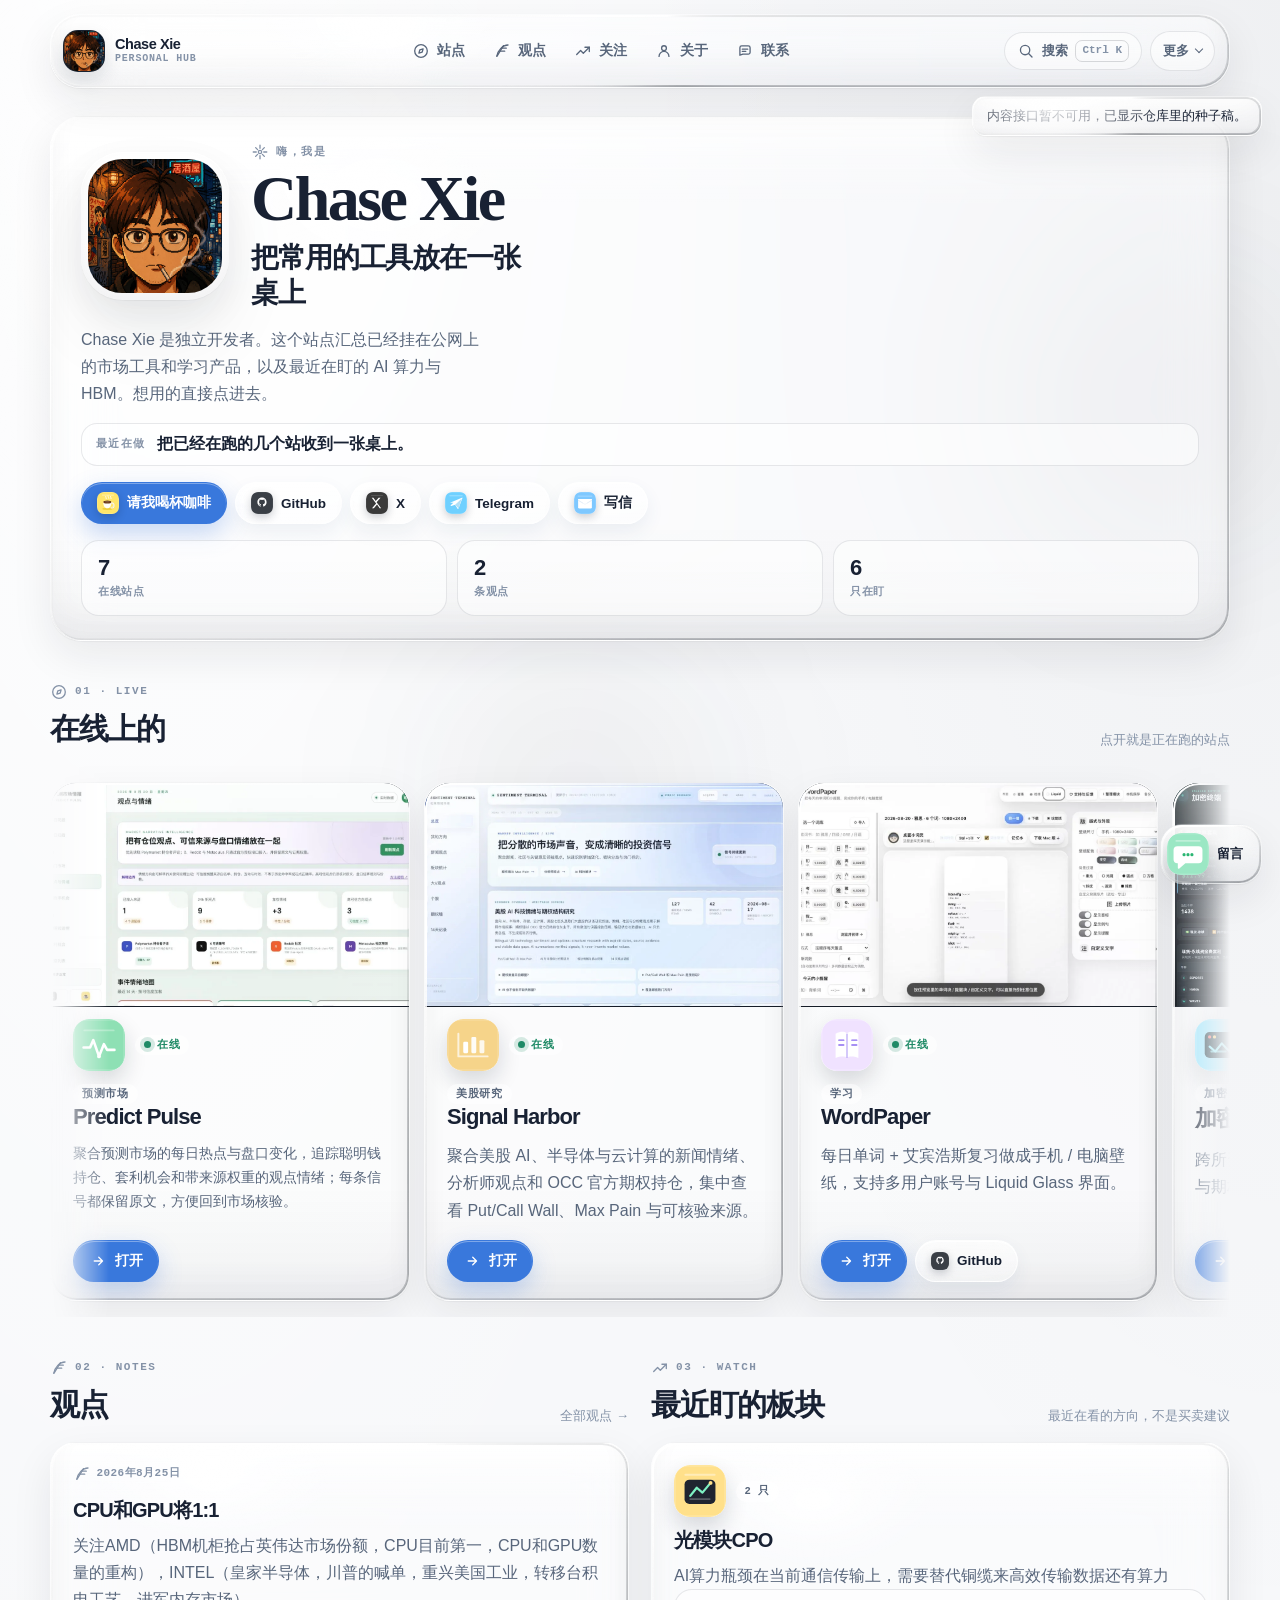
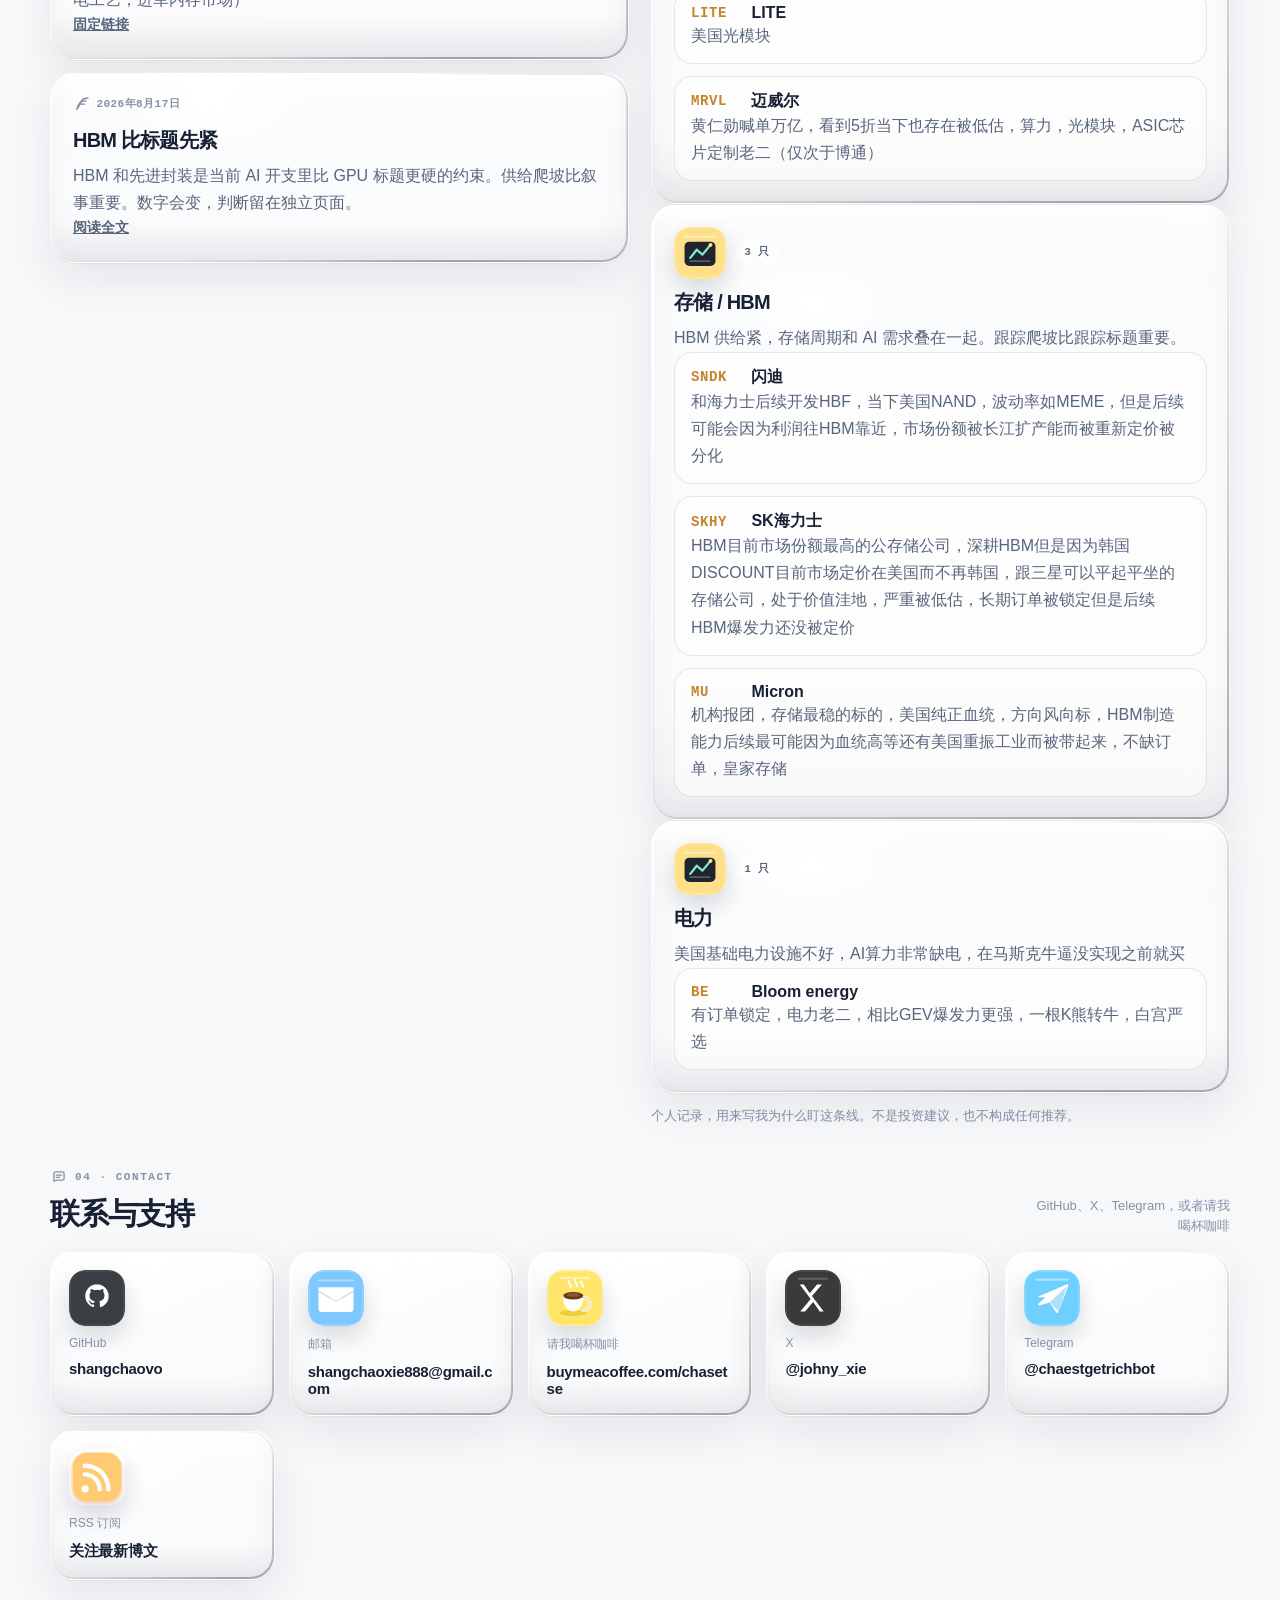
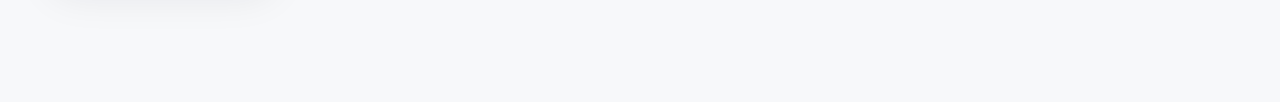
==== commit 22651ed8: "Make liquid glass read as a clear lens on a white page. The highlight follows the pointer with a sli" ====
--- a/index.html
+++ b/index.html
@@ -23,8 +23,8 @@
     <meta name="twitter:description" content="独立开发者。把已上线的市场工具和学习产品放在一页，并写下最近在盯的 AI 算力与 HBM。" />
     <meta name="twitter:image" content="https://chaestblog.pages.dev/assets/og.jpg" />
     <link rel="icon" type="image/svg+xml" href="/assets/favicon.svg" />
-    <link rel="stylesheet" href="/css/themes.css?v=20260905a" />
-    <link rel="stylesheet" href="/css/styles.css?v=20260905a" />
+    <link rel="stylesheet" href="/css/themes.css?v=20260922b" />
+    <link rel="stylesheet" href="/css/styles.css?v=20260922b" />
     <script type="application/ld+json">
       {
         "@context": "https://schema.org",
@@ -528,7 +528,7 @@
     </dialog>
 
     <div class="toast-host" id="toastHost" aria-live="polite"></div>
-    <script src="/js/main.js?v=20260905a" type="module"></script>
+    <script src="/js/main.js?v=20260922b" type="module"></script>
     <noscript>
       Chase Xie 是独立开发者。站点、观点和盯盘不需要 JavaScript 也能读。
       关于：/about/ · HBM 笔记：/notes/hbm-supply/
--- a/css/themes.css
+++ b/css/themes.css
@@ -8,33 +8,43 @@
   --dock-h: 88px;
   --glass-x: 28%;
   --glass-y: 16%;
+  --glass-angle: -32deg;
   --tint: #5b7fd6;
+  /* 略欠阻尼的弹簧，接近系统控件松手后的那一下回弹 */
+  --spring: linear(0, 0.006, 0.023 1.8%, 0.096 4.2%, 0.532 16.2%, 0.76 24.2%, 0.91 32.4%, 0.988 41.2%, 1.028 49.4%, 1.041 57.2%, 1.032 65.4%, 1.012 79%, 1.002 88.6%, 1);
 }
 
 :root[data-theme="liquid"] {
   color-scheme: light;
-  --bg-0: #e7f0fb;
-  --bg-1: #dbe8f8;
+  --bg-0: #fff;
+  --bg-1: #f7f8fa;
   --ink: #182133;
   --sub: #58667b;
   --muted: #8492a7;
   --accent: #3978dc;
   --article-link: #1265d6;
   --accent-ink: #fff;
-  --line: rgba(255, 255, 255, 0.74);
-  --line-strong: rgba(43, 70, 110, 0.14);
-  --glass-fill: linear-gradient(135deg, rgba(255, 255, 255, 0.77) 0%, rgba(255, 255, 255, 0.42) 46%, rgba(219, 233, 252, 0.46) 100%);
-  --glass-thick: linear-gradient(135deg, rgba(255, 255, 255, 0.94), rgba(235, 244, 255, 0.65));
+  --line: rgba(28, 36, 48, 0.1);
+  --line-strong: rgba(28, 36, 48, 0.16);
+  --glass-blur: 28px;
+  --glass-sat: 1.4;
+  --glass-fill: linear-gradient(180deg, rgba(255, 255, 255, 0.58) 0%, rgba(255, 255, 255, 0.18) 38%, rgba(255, 255, 255, 0.28) 100%);
+  --glass-thick: linear-gradient(180deg, rgba(255, 255, 255, 0.78), rgba(255, 255, 255, 0.42));
+  --glass-spot: rgba(255, 255, 255, 0.95);
+  --glass-sheen: rgba(255, 255, 255, 0.82);
+  --glass-foot: rgba(22, 28, 36, 0.07);
+  --glass-rim: #fff;
   --glass-shadow:
-    inset 0 1px 0 rgba(255, 255, 255, 0.96),
-    inset 0 -1px 0 rgba(40, 56, 78, 0.04),
-    0 14px 32px rgba(56, 83, 123, 0.09),
-    0 32px 74px rgba(56, 83, 123, 0.1);
+    inset 0 1px 0 #fff,
+    inset 0 -14px 22px rgba(22, 28, 36, 0.05),
+    0 1px 1px rgba(22, 28, 36, 0.04),
+    0 14px 34px rgba(22, 28, 36, 0.07),
+    0 36px 72px rgba(22, 28, 36, 0.06);
   --good: #1f8a66;
   --warn: #c47b24;
   --danger: #c45b5b;
   --chip: rgba(255, 255, 255, 0.52);
-  --grain: rgba(67, 98, 142, 0.025);
+  --grain: rgba(22, 28, 36, 0.04);
 }
 
 :root[data-theme="eye"] {
@@ -73,11 +83,20 @@
   --accent-ink: #0b1018;
   --line: rgba(255, 255, 255, 0.14);
   --line-strong: rgba(180, 206, 240, 0.22);
-  --glass-fill: linear-gradient(155deg, rgba(38, 52, 74, 0.72), rgba(14, 20, 32, 0.5));
-  --glass-thick: linear-gradient(155deg, rgba(54, 72, 98, 0.8), rgba(20, 28, 42, 0.72));
+  --glass-blur: 34px;
+  --glass-sat: 1.65;
+  --glass-fill: linear-gradient(165deg, rgba(255, 255, 255, 0.14) 0%, rgba(22, 32, 48, 0.46) 48%, rgba(8, 12, 20, 0.58) 100%);
+  --glass-thick: linear-gradient(180deg, rgba(72, 92, 122, 0.72), rgba(16, 22, 34, 0.64));
+  --glass-spot: rgba(186, 214, 255, 0.24);
+  --glass-sheen: rgba(255, 255, 255, 0.16);
+  --glass-foot: rgba(0, 0, 0, 0.28);
+  --glass-rim: rgba(255, 255, 255, 0.45);
   --glass-shadow:
-    inset 0 1px 0 rgba(255, 255, 255, 0.14),
-    0 18px 48px rgba(0, 0, 0, 0.38);
+    inset 0 1px 0 rgba(255, 255, 255, 0.2),
+    inset 0 -1px 0 rgba(0, 0, 0, 0.35),
+    0 1px 1px rgba(0, 0, 0, 0.24),
+    0 14px 36px rgba(0, 0, 0, 0.32),
+    0 36px 72px rgba(0, 0, 0, 0.38);
   --good: #6dcea0;
   --warn: #e0b05a;
   --danger: #ef8b8b;
@@ -169,8 +188,74 @@
   background: radial-gradient(circle, rgba(90, 140, 210, 0.22), transparent 68%);
 }
 
+:root[data-theme="ink"] body {
+  background:
+    radial-gradient(ellipse at 10% -6%, rgba(90, 140, 210, 0.28), transparent 36%),
+    radial-gradient(ellipse at 94% 6%, rgba(70, 110, 190, 0.2), transparent 32%),
+    radial-gradient(ellipse at 62% 96%, rgba(40, 80, 160, 0.16), transparent 34%),
+    linear-gradient(165deg, #070b12, #101826 54%, #0b111a);
+}
+
+:root[data-theme="liquid"] body {
+  background:
+    radial-gradient(ellipse at 12% -8%, #fff, transparent 42%),
+    radial-gradient(ellipse at 100% 0%, rgba(22, 28, 36, 0.035), transparent 36%),
+    #f7f8fa;
+}
+
+:root[data-theme="liquid"] .blob {
+  display: block;
+  opacity: 1;
+  filter: blur(72px);
+}
+
+:root[data-theme="liquid"] .blob-a {
+  background: radial-gradient(circle, #fff, transparent 68%);
+}
+
+:root[data-theme="liquid"] .blob-b,
+:root[data-theme="liquid"] .blob-c {
+  background: radial-gradient(circle, rgba(22, 28, 36, 0.07), transparent 70%);
+}
+
+:root[data-theme="liquid"] .atmosphere::after {
+  display: none;
+}
+
+:root[data-theme="ink"] .atmosphere::after {
+  content: "";
+  position: absolute;
+  right: 16%;
+  bottom: 6%;
+  width: 26vw;
+  height: 26vw;
+  border-radius: 50%;
+  background: radial-gradient(circle, rgba(80, 130, 210, 0.2), transparent 70%);
+  filter: blur(52px);
+  pointer-events: none;
+}
+
+@keyframes glass-drift {
+  50% { transform: translate3d(5%, 4%, 0) scale(1.08); }
+}
+
+@keyframes glass-drift-alt {
+  50% { transform: translate3d(-6%, 5%, 0) scale(1.06); }
+}
+
+:root[data-theme="liquid"] .blob-a,
+:root[data-theme="ink"] .blob-a { animation: glass-drift 28s ease-in-out infinite; }
+:root[data-theme="liquid"] .blob-b,
+:root[data-theme="ink"] .blob-b { animation: glass-drift-alt 34s ease-in-out -8s infinite; }
+:root[data-theme="liquid"] .blob-c,
+:root[data-theme="ink"] .blob-c,
+:root[data-theme="ink"] .atmosphere::after { animation: glass-drift 24s ease-in-out -14s infinite; }
+
 @media (prefers-reduced-transparency: reduce) {
-  :root {
+  :root,
+  :root[data-theme="liquid"],
+  :root[data-theme="eye"],
+  :root[data-theme="ink"] {
     --glass-fill: var(--bg-0);
     --glass-thick: var(--bg-0);
   }
@@ -178,9 +263,12 @@
     backdrop-filter: none !important;
     -webkit-backdrop-filter: none !important;
   }
-  .blob { display: none; }
+  .blob,
+  .atmosphere::after { display: none; }
 }
 
 @media (prefers-reduced-motion: reduce) {
+  .blob,
+  .atmosphere::after { animation: none; }
   .blob { filter: none; }
 }
--- a/css/styles.css
+++ b/css/styles.css
@@ -63,7 +63,9 @@
   box-shadow: var(--glass-shadow);
   -webkit-backdrop-filter: blur(30px) saturate(1.28);
   backdrop-filter: blur(30px) saturate(1.28);
-  transition: border-color .25s ease, box-shadow .25s ease, transform .25s ease;
+  transition-property: border-color, box-shadow, transform, background-color;
+  transition-duration: 0.4s, 0.62s, 0.62s, 0.4s;
+  transition-timing-function: ease, var(--spring), var(--spring), ease;
 }
 
 .glass::before {
@@ -76,15 +78,10 @@
     linear-gradient(135deg, rgba(255, 255, 255, 0.52), transparent 33% 68%, rgba(192, 220, 255, 0.2));
 }
 
-:root[data-theme="ink"] .glass::before {
-  background:
-    radial-gradient(circle at var(--glass-x) var(--glass-y), rgba(180, 210, 255, 0.14), transparent 36%),
-    linear-gradient(145deg, rgba(255, 255, 255, 0.08), transparent 42%);
-}
-
 .glass::after {
   content: "";
   position: absolute;
+  z-index: 2;
   inset: 0;
   pointer-events: none;
   border-radius: inherit;
@@ -99,6 +96,90 @@
 
 .glass > * { position: relative; z-index: 1; }
 
+:is(:root[data-theme="liquid"], :root[data-theme="ink"]) .glass {
+  border-color: color-mix(in srgb, var(--glass-rim) 55%, transparent);
+  -webkit-backdrop-filter: blur(var(--glass-blur)) saturate(var(--glass-sat));
+  backdrop-filter: blur(var(--glass-blur)) saturate(var(--glass-sat));
+  corner-shape: squircle;
+}
+
+:is(:root[data-theme="liquid"], :root[data-theme="ink"]) .glass::before,
+:is(:root[data-theme="liquid"], :root[data-theme="ink"]) .glass::after {
+  border-radius: inherit;
+  corner-shape: squircle;
+}
+
+:is(:root[data-theme="liquid"], :root[data-theme="ink"]) .glass::before {
+  background:
+    radial-gradient(ellipse 24% 14% at var(--spot-x, var(--glass-x)) var(--spot-y, var(--glass-y)), var(--glass-spot), transparent 72%),
+    linear-gradient(180deg, var(--glass-sheen), transparent 8%),
+    linear-gradient(0deg, var(--glass-foot, transparent), transparent 12%);
+}
+
+:is(:root[data-theme="liquid"], :root[data-theme="ink"]) .glass::after {
+  padding: 1.5px;
+  opacity: 0.95;
+  background: conic-gradient(from var(--glass-angle), var(--glass-rim), color-mix(in srgb, var(--glass-rim) 16%, transparent) 28%, color-mix(in srgb, var(--glass-rim) 6%, transparent) 54%, color-mix(in srgb, var(--glass-rim) 30%, transparent) 78%, var(--glass-rim));
+}
+
+:root[data-theme="liquid"] body::after { opacity: 0; }
+
+:root[data-theme="liquid"] .glass {
+  border-color: transparent;
+  background:
+    linear-gradient(180deg, rgba(255, 255, 255, 0.96) 0%, rgba(255, 255, 255, 0.28) 36px, rgba(255, 255, 255, 0) 88px),
+    linear-gradient(0deg, rgba(22, 28, 36, 0.045), transparent 22%),
+    rgba(255, 255, 255, 0.38);
+  box-shadow:
+    inset 0 1.5px 0 #fff,
+    inset 1px 0 0 rgba(255, 255, 255, 0.85),
+    inset -1px 0 0 rgba(22, 28, 36, 0.08),
+    inset 0 -1.5px 0 rgba(22, 28, 36, 0.12),
+    inset 0 -20px 28px rgba(22, 28, 36, 0.045),
+    0 1px 1px rgba(22, 28, 36, 0.04),
+    0 16px 40px rgba(22, 28, 36, 0.08);
+}
+
+:root[data-theme="liquid"] .glass::before {
+  background:
+    radial-gradient(160px 90px at var(--spot-x, var(--glass-x)) var(--spot-y, var(--glass-y)), rgba(255, 255, 255, 0.95), rgba(255, 255, 255, 0.35) 42%, transparent 72%);
+}
+
+:root[data-theme="liquid"] .glass::after {
+  padding: 2px;
+  opacity: 1;
+  background: conic-gradient(from var(--glass-angle), #fff 0deg, rgba(255, 255, 255, 0.15) 70deg, rgba(22, 28, 36, 0.28) 160deg, rgba(22, 28, 36, 0.1) 230deg, #fff 330deg, #fff 360deg);
+}
+
+:root[data-theme="liquid"] .nav,
+:root[data-theme="liquid"] .dock {
+  background: linear-gradient(180deg, rgba(255, 255, 255, 0.5), rgba(255, 255, 255, 0.24));
+  -webkit-backdrop-filter: blur(40px) saturate(1.95);
+  backdrop-filter: blur(40px) saturate(1.95);
+}
+
+:root[data-theme="ink"] .nav,
+:root[data-theme="ink"] .dock {
+  -webkit-backdrop-filter: blur(40px) saturate(1.7);
+  backdrop-filter: blur(40px) saturate(1.7);
+}
+
+:root[data-theme="liquid"] .shot,
+:root[data-theme="ink"] .shot { position: relative; }
+
+:root[data-theme="liquid"] .shot::after,
+:root[data-theme="ink"] .shot::after {
+  content: "";
+  position: absolute;
+  inset: 0;
+  pointer-events: none;
+  background: linear-gradient(115deg, rgba(255, 255, 255, 0.28), transparent 24% 70%, rgba(255, 255, 255, 0.06));
+}
+
+:root[data-theme="ink"] .shot::after {
+  background: linear-gradient(115deg, rgba(255, 255, 255, 0.12), transparent 28%);
+}
+
 .nav {
   position: sticky;
   top: 14px;
@@ -176,12 +257,34 @@
   font-size: 13.5px;
   font-weight: 620;
   white-space: nowrap;
+  transition-property: color, background-color, transform, box-shadow;
+  transition-duration: 0.48s;
+  transition-timing-function: var(--spring);
 }
 
 .nav-links a:hover,
 .nav-links a:focus-visible {
   color: var(--ink);
   background: var(--chip);
+}
+
+:root[data-theme="liquid"] .nav-links a:hover,
+:root[data-theme="liquid"] .nav-links a:focus-visible {
+  background: rgba(255, 255, 255, 0.5);
+  box-shadow: inset 0 1px 0 rgba(255, 255, 255, 0.75);
+  transform: scale(1.04);
+}
+
+:root[data-theme="ink"] .nav-links a:hover,
+:root[data-theme="ink"] .nav-links a:focus-visible {
+  background: rgba(255, 255, 255, 0.08);
+  box-shadow: inset 0 1px 0 rgba(255, 255, 255, 0.14);
+  transform: scale(1.04);
+}
+
+:is(:root[data-theme="liquid"], :root[data-theme="ink"]) .nav-links a:active {
+  transform: scale(0.96);
+  transition-duration: 0.16s;
 }
 
 .nav-tools {
@@ -258,17 +361,42 @@
 .admin-entry.is-active { color: var(--good); border-color: color-mix(in srgb, var(--good) 34%, var(--line)); }
 
 .theme-switch {
-  display: flex;
-  gap: 3px;
+  position: relative;
+  isolation: isolate;
+  display: grid;
+  grid-template-columns: repeat(3, minmax(0, 1fr));
+  gap: 0;
   padding: 4px;
   border: 1px solid var(--line);
   border-radius: 999px;
   background: var(--chip);
 }
 
+.theme-switch::before {
+  content: "";
+  position: absolute;
+  z-index: 0;
+  top: 4px;
+  bottom: 4px;
+  left: 4px;
+  width: calc((100% - 8px) / 3);
+  border-radius: inherit;
+  background: var(--glass-thick);
+  box-shadow: inset 0 1px 0 rgba(255, 255, 255, 0.72), 0 1px 2px rgba(40, 56, 78, 0.08);
+  transform: translateX(0);
+  transition: transform 0.55s var(--spring);
+  pointer-events: none;
+}
+
+:root[data-theme="eye"] .theme-switch::before { transform: translateX(100%); }
+:root[data-theme="ink"] .theme-switch::before { transform: translateX(200%); }
+
 .theme-btn {
+  position: relative;
+  z-index: 1;
   display: inline-flex;
   align-items: center;
+  justify-content: center;
   gap: 6px;
   min-height: 34px;
   padding: 0 11px;
@@ -283,8 +411,8 @@
 
 .theme-btn[aria-pressed="true"] {
   color: var(--ink);
-  background: var(--glass-thick);
-  box-shadow: var(--glass-shadow);
+  background: transparent;
+  box-shadow: none;
 }
 
 .orb {
@@ -491,17 +619,39 @@
   cursor: pointer;
   font-size: 13.5px;
   font-weight: 650;
+  transition-property: transform, background-color, box-shadow, border-color, color;
+  transition-duration: 0.48s;
+  transition-timing-function: var(--spring);
 }
 
 .btn.primary {
   border-color: transparent;
   color: var(--accent-ink);
   background: var(--accent);
-  box-shadow: 0 10px 24px color-mix(in srgb, var(--accent) 28%, transparent);
+  box-shadow: inset 0 1px 0 rgba(255, 255, 255, 0.35), 0 10px 24px color-mix(in srgb, var(--accent) 28%, transparent);
 }
 
 .btn.ghost { background: transparent; }
 .btn:hover { transform: translateY(-1px); }
+
+:root[data-theme="liquid"] .btn:not(.primary):not(.ghost):not(.danger) {
+  background: linear-gradient(180deg, rgba(255, 255, 255, 0.68), rgba(255, 255, 255, 0.32));
+  border-color: rgba(255, 255, 255, 0.72);
+  box-shadow: inset 0 1px 0 rgba(255, 255, 255, 0.9), 0 8px 18px rgba(56, 83, 123, 0.08);
+  -webkit-backdrop-filter: blur(18px) saturate(1.65);
+  backdrop-filter: blur(18px) saturate(1.65);
+}
+
+:root[data-theme="ink"] .btn:not(.primary):not(.ghost):not(.danger) {
+  background: linear-gradient(180deg, rgba(255, 255, 255, 0.12), rgba(255, 255, 255, 0.04));
+  border-color: rgba(255, 255, 255, 0.16);
+  box-shadow: inset 0 1px 0 rgba(255, 255, 255, 0.18), 0 8px 20px rgba(0, 0, 0, 0.25);
+  -webkit-backdrop-filter: blur(18px) saturate(1.5);
+  backdrop-filter: blur(18px) saturate(1.5);
+}
+
+:is(:root[data-theme="liquid"], :root[data-theme="ink"]) .btn:hover { transform: scale(1.035); }
+:is(:root[data-theme="liquid"], :root[data-theme="ink"]) .btn:active { transform: scale(0.96); transition-duration: 0.16s; }
 .btn.danger { color: var(--danger); }
 
 .section { margin-top: 42px; scroll-margin-top: 110px; }
@@ -564,7 +714,7 @@
   height: 100%;
   object-fit: cover;
   object-position: top center;
-  transition: transform .45s ease;
+  transition: transform 0.7s var(--spring);
 }
 .jump:hover .shot img,
 .card:hover .shot img { transform: scale(1.035); }
@@ -979,6 +1129,36 @@
 #adminPanelDialog { width: min(760px, calc(100% - 24px)); }
 
 dialog::backdrop { background: rgba(16, 22, 32, 0.42); }
+
+:root[data-theme="liquid"] dialog::backdrop {
+  background: rgba(226, 236, 248, 0.38);
+  -webkit-backdrop-filter: blur(10px) saturate(1.4);
+  backdrop-filter: blur(10px) saturate(1.4);
+}
+
+:root[data-theme="ink"] dialog::backdrop {
+  background: rgba(6, 10, 16, 0.46);
+  -webkit-backdrop-filter: blur(12px) saturate(1.3);
+  backdrop-filter: blur(12px) saturate(1.3);
+}
+
+dialog[open] { animation: glass-pop 0.58s var(--spring); }
+dialog[open]::backdrop { animation: glass-dim 0.4s ease; }
+
+@keyframes glass-pop {
+  from { opacity: 0; transform: translateY(12px) scale(0.94); }
+}
+
+@keyframes glass-dim {
+  from { opacity: 0; }
+}
+
+.nav-more-panel { transform-origin: 100% 0; }
+.nav-more[open] .nav-more-panel { animation: glass-menu 0.5s var(--spring); }
+
+@keyframes glass-menu {
+  from { opacity: 0; transform: translateY(-6px) scale(0.96); }
+}
 
 .modal { padding: 24px; border-radius: 26px; }
 .modal h3 { margin: 0 0 8px; font-family: var(--font-display); font-size: 26px; }
@@ -1094,12 +1274,31 @@
   border-radius: 24px;
 }
 
+@media (hover: hover) {
+  :is(:root[data-theme="liquid"], :root[data-theme="ink"]) :is(.card, .jump, .note, .sector, .contact, .rss-entry, .archive-item:not(.archive-note)):hover,
+  :is(:root[data-theme="liquid"], :root[data-theme="ink"]) :is(.card, .jump, .note, .sector, .contact, .rss-entry, .archive-item:not(.archive-note)):focus-within {
+    transform: translateY(-6px) scale(1.012);
+    box-shadow: var(--glass-shadow), 0 18px 40px color-mix(in srgb, var(--tint, var(--accent)) 16%, transparent);
+  }
+}
+
+:is(:root[data-theme="liquid"], :root[data-theme="ink"]) :is(.jump, .contact, .rss-entry, .archive-item:not(.archive-note)):active {
+  transform: translateY(-1px) scale(0.98);
+  transition-duration: 0.18s;
+}
+
 @media (prefers-reduced-motion: reduce) {
   html { scroll-behavior: auto; }
-  .jump:hover, .btn:hover { transform: none; }
+  .jump:hover, .btn:hover, .card:hover, .note:hover, .sector:hover, .contact:hover,
+  .archive-item:hover, .rss-entry:hover, .nav-links a:hover, .nav-links a:active, .btn:active { transform: none; }
   .jump:hover .shot img,
   .card:hover .shot img { transform: none; }
-  .danmaku-item { animation: none; left: 12%; }
+  .danmaku-item,
+  dialog[open],
+  dialog[open]::backdrop,
+  .nav-more[open] .nav-more-panel { animation: none; }
+  .danmaku-item { left: 12%; }
+  .theme-switch::before { transition: none; }
 }
 
 @media (max-width: 980px) {
@@ -1554,7 +1753,7 @@
 
 body.marquee-on .board-marquee {
   overflow: hidden;
-  padding-block: 10px; /* 给 hover 上移/阴影留点纵向空间,避免被裁掉 */
+  padding-block: 16px; /* 给弹簧上移和阴影留纵向空间,避免被裁掉 */
   /* 两侧渐隐,提示“后面还有” */
   -webkit-mask-image: linear-gradient(90deg, transparent, #000 5%, #000 95%, transparent);
   mask-image: linear-gradient(90deg, transparent, #000 5%, #000 95%, transparent);
@@ -1730,7 +1929,9 @@
   border-radius: var(--radius-sm);
   color: inherit;
   text-decoration: none;
-  transition: transform .2s ease;
+  transition-property: transform, box-shadow, border-color;
+  transition-duration: 0.62s;
+  transition-timing-function: var(--spring);
 }
 
 .archive-item:hover { transform: translateY(-2px); }
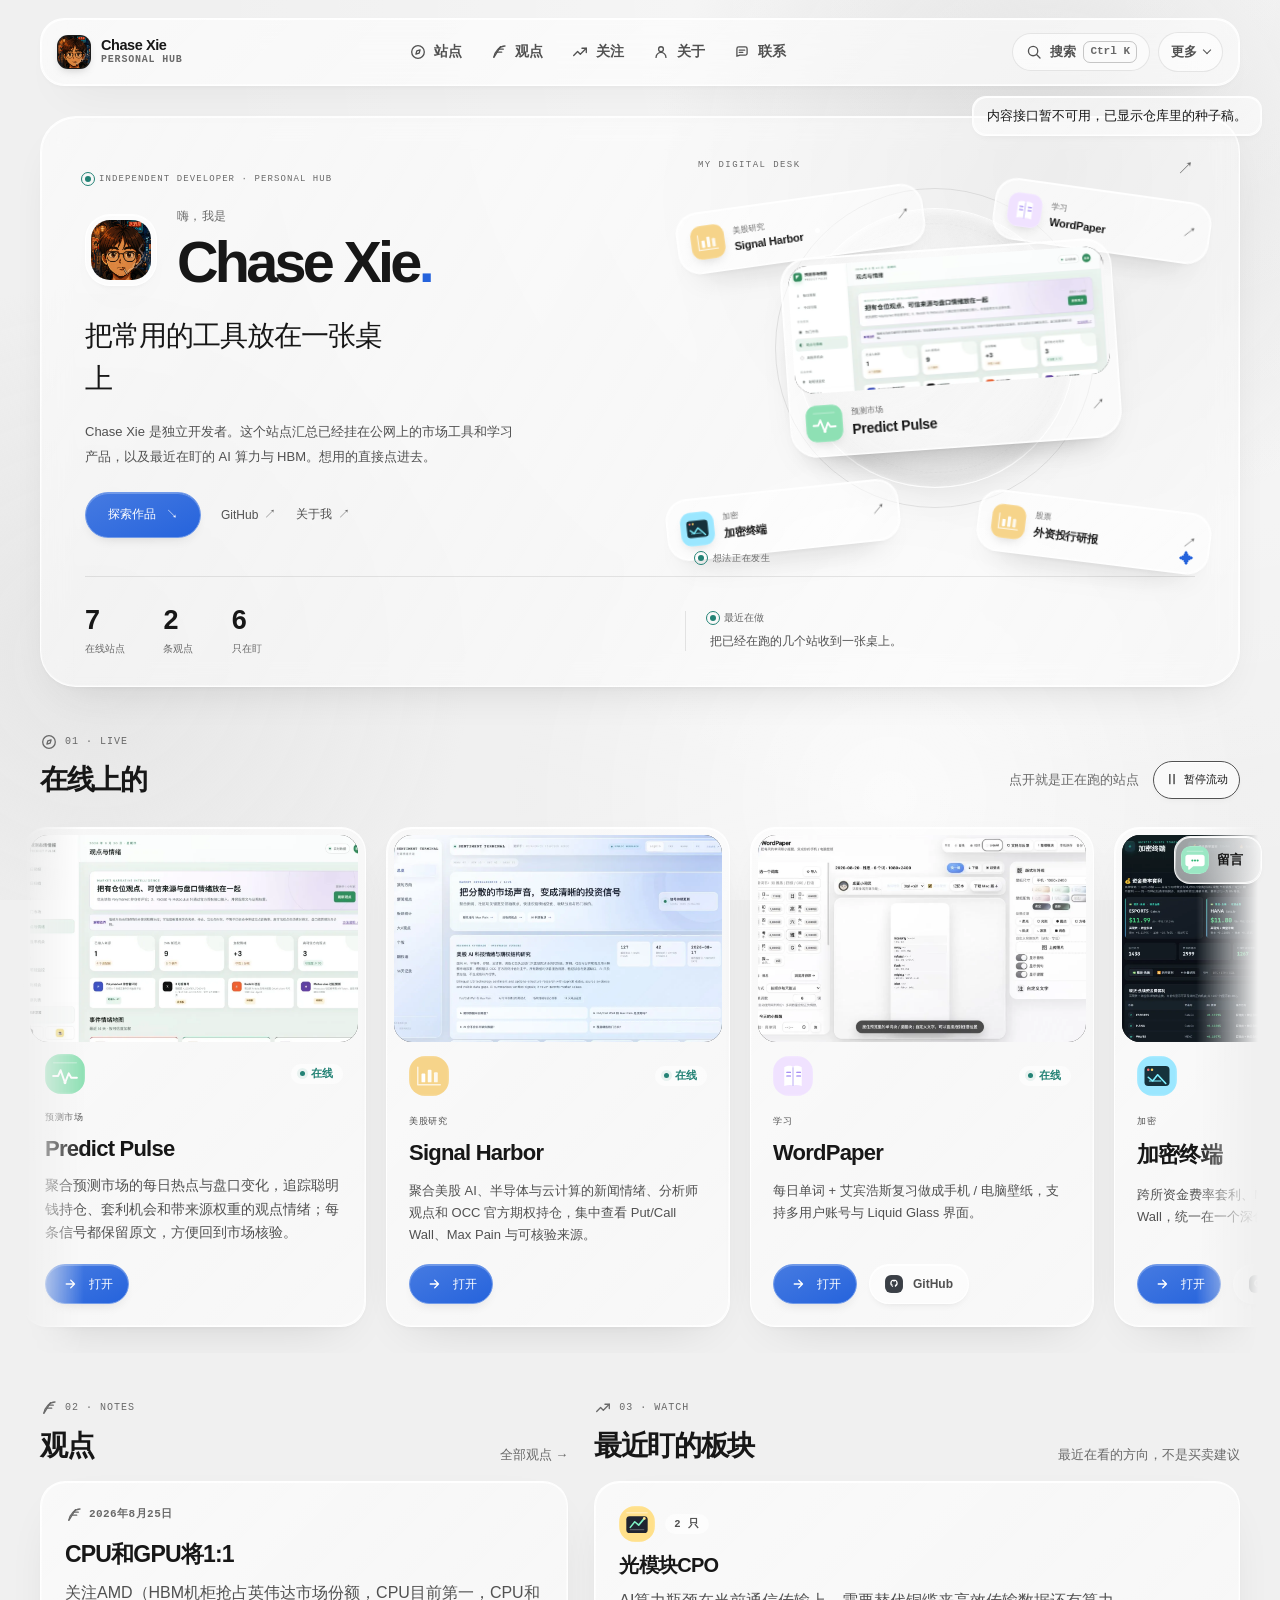
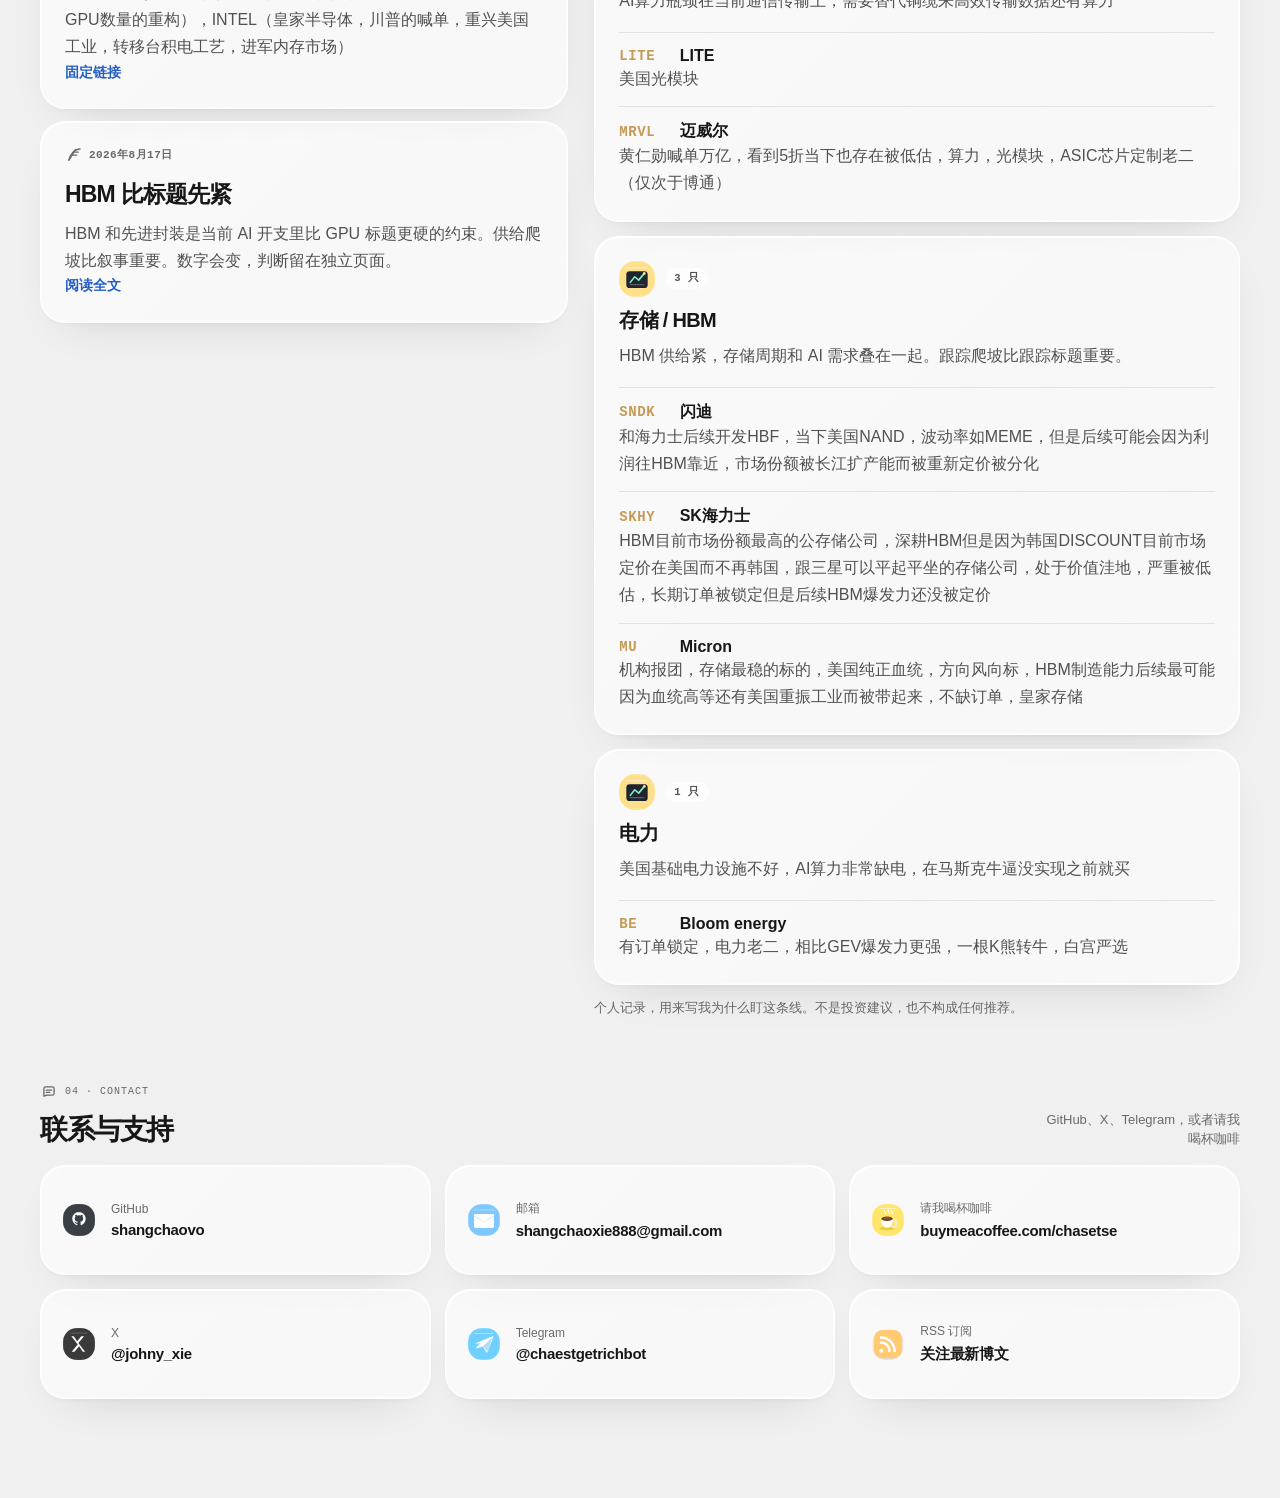
==== commit bd58f7c6: "feat(ui): refresh liquid glass and motion" ====
--- a/index.html
+++ b/index.html
@@ -23,8 +23,9 @@
     <meta name="twitter:description" content="独立开发者。把已上线的市场工具和学习产品放在一页，并写下最近在盯的 AI 算力与 HBM。" />
     <meta name="twitter:image" content="https://chaestblog.pages.dev/assets/og.jpg" />
     <link rel="icon" type="image/svg+xml" href="/assets/favicon.svg" />
-    <link rel="stylesheet" href="/css/themes.css?v=20260922b" />
-    <link rel="stylesheet" href="/css/styles.css?v=20260922b" />
+    <link rel="stylesheet" href="/css/themes.css?v=2026101907" />
+    <link rel="stylesheet" href="/css/styles.css?v=2026101907" />
+    <link rel="stylesheet" href="/css/liquid.css?v=2026101907" />
     <script type="application/ld+json">
       {
         "@context": "https://schema.org",
@@ -155,33 +156,50 @@
     <main class="wrap">
       <section id="top" class="hero-bento">
         <article class="identity glass">
-          <div class="identity-top">
-            <button class="avatar-frame" id="heroAvatarBtn" type="button" title="Chase Xie">
-              <img id="heroAvatar" class="hero-avatar" src="/assets/avatar.jpg" alt="Chase Xie" width="168" height="168" />
-            </button>
-            <div>
-              <p class="kicker" id="profileKicker"><svg class="ic"><use href="#i-spark"></use></svg> 嗨，我是</p>
-              <h1 id="profileName">Chase Xie</h1>
-              <p class="headline" id="profileTitle">把常用的工具放在一张桌上</p>
-            </div>
-          </div>
-          <p class="lead" id="profileBio">Chase Xie 是独立开发者。这个站点汇总已经挂在公网上的市场工具和学习产品，以及最近在盯的 AI 算力与 HBM。想用的直接点进去。</p>
-          <p class="now" id="profileNow">
-            <span class="now-kicker">最近在做</span>
-            <span class="now-text">把已经在跑的几个站收到一张桌上。</span>
-            <button class="btn ghost admin-only" id="editNowBtn" type="button">改</button>
-          </p>
-          <div class="hero-actions" id="heroActions">
-            <a class="btn primary" href="https://buymeacoffee.com/chasetse" target="_blank" rel="noopener">请我喝杯咖啡</a>
-            <a class="btn" rel="me noopener" href="https://github.com/shangchaovo" target="_blank">GitHub</a>
-            <a class="btn" rel="me noopener" href="https://x.com/johny_xie" target="_blank">X</a>
-            <a class="btn" href="https://t.me/chaestgetrichbot" target="_blank" rel="noopener">Telegram</a>
-            <a class="btn" href="mailto:shangchaoxie888@gmail.com">写信</a>
-          </div>
-          <div class="stat-row" id="statRow">
-            <div class="stat"><b>7</b><span>在线站点</span></div>
-            <div class="stat"><b><!-- hub:note-count:start -->2<!-- hub:note-count:end --></b><span>条观点</span></div>
-            <div class="stat"><b>6</b><span>只在盯</span></div>
+          <div class="identity-copy">
+            <p class="hero-eyebrow"><span class="status-beacon" aria-hidden="true"></span> INDEPENDENT DEVELOPER · PERSONAL HUB</p>
+            <div class="identity-top">
+              <button class="avatar-frame" id="heroAvatarBtn" type="button" title="Chase Xie">
+                <img id="heroAvatar" class="hero-avatar" src="/assets/avatar.jpg" alt="Chase Xie" width="168" height="168" />
+              </button>
+              <div>
+                <p class="kicker" id="profileKicker">嗨，我是</p>
+                <h1 id="profileName">Chase Xie<span class="name-dot" aria-hidden="true">.</span></h1>
+              </div>
+            </div>
+            <p class="headline" id="profileTitle">把常用的工具放在一张桌上</p>
+            <p class="lead" id="profileBio">Chase Xie 是独立开发者。这个站点汇总已经挂在公网上的市场工具和学习产品，以及最近在盯的 AI 算力与 HBM。想用的直接点进去。</p>
+            <div class="hero-actions" id="heroActions">
+              <a class="btn primary" href="#sites">探索作品 <span aria-hidden="true">↘</span></a>
+              <a class="hero-link" rel="me noopener" href="https://github.com/shangchaovo" target="_blank">GitHub <span aria-hidden="true">↗</span></a>
+              <a class="hero-link" href="/about/">关于我 <span aria-hidden="true">↗</span></a>
+            </div>
+          </div>
+          <div class="liquid-scene" aria-label="我的数字桌面">
+            <p class="scene-caption">MY DIGITAL DESK <span>↗</span></p>
+            <div class="scene-parallax">
+              <div class="scene-orbit scene-orbit-a" aria-hidden="true"></div>
+              <div class="scene-orbit scene-orbit-b" aria-hidden="true"></div>
+              <div class="scene-lens" aria-hidden="true"><span></span></div>
+              <div id="sceneApps"><div class="scene-app scene-app-0"><div class="scene-float"><a class="scene-chip glass scene-featured" data-tint="green" href="https://predict-pulse.signal-harbor.workers.dev/?view=sentiment" target="_blank" rel="noopener"><div class="scene-preview"><picture><source type="image/webp" srcset="/assets/shots/predict-pulse.webp"><img src="/assets/shots/predict-pulse.jpg" alt="" width="1280" height="800" decoding="async"></picture></div><span class="scene-app-copy"><img class="app-icon" src="/assets/icons/pulse.svg" alt="" width="48" height="48"><span><small>预测市场</small><strong>Predict Pulse</strong></span><span class="scene-arrow" aria-hidden="true">↗</span></span></a></div></div>
+<div class="scene-app scene-app-1"><div class="scene-float"><a class="scene-chip glass" data-tint="cyan" href="https://signal-harbor-terminal.signal-harbor.workers.dev/#overview" target="_blank" rel="noopener"><span class="scene-app-copy"><img class="app-icon" src="/assets/icons/chart.svg" alt="" width="48" height="48"><span><small>美股研究</small><strong>Signal Harbor</strong></span><span class="scene-arrow" aria-hidden="true">↗</span></span></a></div></div>
+<div class="scene-app scene-app-2"><div class="scene-float"><a class="scene-chip glass" data-tint="violet" href="https://wordpaper.pages.dev/" target="_blank" rel="noopener"><span class="scene-app-copy"><img class="app-icon" src="/assets/icons/book.svg" alt="" width="48" height="48"><span><small>学习</small><strong>WordPaper</strong></span><span class="scene-arrow" aria-hidden="true">↗</span></span></a></div></div>
+<div class="scene-app scene-app-3"><div class="scene-float"><a class="scene-chip glass" data-tint="cyan" href="https://crypto-funding-arbitrage.pages.dev/" target="_blank" rel="noopener"><span class="scene-app-copy"><img class="app-icon" src="/assets/icons/terminal.svg" alt="" width="48" height="48"><span><small>加密</small><strong>加密终端</strong></span><span class="scene-arrow" aria-hidden="true">↗</span></span></a></div></div>
+<div class="scene-app scene-app-4"><div class="scene-float"><a class="scene-chip glass" data-tint="amber" href="https://fresearch.cc.cd/" target="_blank" rel="noopener"><span class="scene-app-copy"><img class="app-icon" src="/assets/icons/chart.svg" alt="" width="48" height="48"><span><small>股票</small><strong>外资投行研报</strong></span><span class="scene-arrow" aria-hidden="true">↗</span></span></a></div></div></div>
+            </div>
+            <p class="scene-foot"><span class="status-beacon" aria-hidden="true"></span> 想法正在发生 <span aria-hidden="true">✦</span></p>
+          </div>
+          <div class="hero-bottom">
+            <div class="stat-row" id="statRow">
+              <div class="stat"><b>7</b><span>在线站点</span></div>
+              <div class="stat"><b><!-- hub:note-count:start -->2<!-- hub:note-count:end --></b><span>条观点</span></div>
+              <div class="stat"><b>6</b><span>只在盯</span></div>
+            </div>
+            <p class="now" id="profileNow">
+              <span class="now-kicker"><span class="status-beacon" aria-hidden="true"></span> 最近在做</span>
+              <span class="now-text">把已经在跑的几个站收到一张桌上。</span>
+              <button class="btn ghost admin-only" id="editNowBtn" type="button">改</button>
+            </p>
           </div>
         </article>
       </section>
@@ -192,7 +210,10 @@
             <p class="kicker"><svg class="ic"><use href="#i-compass"></use></svg> 01 · Live</p>
             <h2>在线上的</h2>
           </div>
+          <div class="section-tools">
             <p class="hint">点开就是正在跑的站点</p>
+            <button class="marquee-toggle" id="toggleMarqueeBtn" type="button" aria-pressed="false" hidden><span aria-hidden="true">Ⅱ</span><span>暂停流动</span></button>
+          </div>
         </div>
         <div class="admin-only editor-bar">
           <button class="btn primary" id="addProjectBtn" type="button"><svg class="ic"><use href="#i-plus"></use></svg>添加项目</button>
@@ -528,7 +549,7 @@
     </dialog>
 
     <div class="toast-host" id="toastHost" aria-live="polite"></div>
-    <script src="/js/main.js?v=20260922b" type="module"></script>
+    <script src="/js/main.js?v=2026101907" type="module"></script>
     <noscript>
       Chase Xie 是独立开发者。站点、观点和盯盘不需要 JavaScript 也能读。
       关于：/about/ · HBM 笔记：/notes/hbm-supply/
--- a/css/themes.css
+++ b/css/themes.css
@@ -1,274 +1,117 @@
 :root {
   --font: -apple-system, BlinkMacSystemFont, "SF Pro Text", "PingFang SC", "Hiragino Sans GB", "Noto Sans CJK SC", sans-serif;
-  --font-display: "Iowan Old Style", "Palatino Linotype", "Songti SC", "STSong", "Noto Serif CJK SC", Georgia, serif;
+  --font-display: -apple-system, BlinkMacSystemFont, "SF Pro Display", "PingFang SC", sans-serif;
   --font-mono: "SFMono-Regular", "SF Mono", ui-monospace, Menlo, monospace;
-  --radius: 32px;
+  --radius: 28px;
   --radius-sm: 18px;
-  --nav-h: 74px;
-  --dock-h: 88px;
-  --glass-x: 28%;
-  --glass-y: 16%;
-  --glass-angle: -32deg;
-  --tint: #5b7fd6;
-  /* 略欠阻尼的弹簧，接近系统控件松手后的那一下回弹 */
-  --spring: linear(0, 0.006, 0.023 1.8%, 0.096 4.2%, 0.532 16.2%, 0.76 24.2%, 0.91 32.4%, 0.988 41.2%, 1.028 49.4%, 1.041 57.2%, 1.032 65.4%, 1.012 79%, 1.002 88.6%, 1);
+  --nav-h: 68px;
+  --dock-h: 64px;
+  --tint: #3d83bb;
+  --ease-out: cubic-bezier(.16, 1, .3, 1);
+  --ease-liquid: cubic-bezier(.22, .8, .2, 1);
+  accent-color: var(--accent);
 }
-
 :root[data-theme="liquid"] {
   color-scheme: light;
   --bg-0: #fff;
-  --bg-1: #f7f8fa;
-  --ink: #182133;
-  --sub: #58667b;
-  --muted: #8492a7;
-  --accent: #3978dc;
-  --article-link: #1265d6;
+  --bg-1: #f0f0f0;
+  --ink: #171717;
+  --sub: #515151;
+  --muted: #696969;
+  --accent: #2563dc;
+  --article-link: #265fc2;
   --accent-ink: #fff;
-  --line: rgba(28, 36, 48, 0.1);
-  --line-strong: rgba(28, 36, 48, 0.16);
-  --glass-blur: 28px;
-  --glass-sat: 1.4;
-  --glass-fill: linear-gradient(180deg, rgba(255, 255, 255, 0.58) 0%, rgba(255, 255, 255, 0.18) 38%, rgba(255, 255, 255, 0.28) 100%);
-  --glass-thick: linear-gradient(180deg, rgba(255, 255, 255, 0.78), rgba(255, 255, 255, 0.42));
-  --glass-spot: rgba(255, 255, 255, 0.95);
-  --glass-sheen: rgba(255, 255, 255, 0.82);
-  --glass-foot: rgba(22, 28, 36, 0.07);
-  --glass-rim: #fff;
-  --glass-shadow:
-    inset 0 1px 0 #fff,
-    inset 0 -14px 22px rgba(22, 28, 36, 0.05),
-    0 1px 1px rgba(22, 28, 36, 0.04),
-    0 14px 34px rgba(22, 28, 36, 0.07),
-    0 36px 72px rgba(22, 28, 36, 0.06);
-  --good: #1f8a66;
-  --warn: #c47b24;
-  --danger: #c45b5b;
-  --chip: rgba(255, 255, 255, 0.52);
-  --grain: rgba(22, 28, 36, 0.04);
+  --line: rgba(0,0,0,.09);
+  --line-strong: rgba(0,0,0,.21);
+  --glass-fill: rgba(255,255,255,.53);
+  --glass-thick: rgba(250,250,250,.93);
+  --glass-edge: rgba(255,255,255,.88);
+  --glass-shadow: inset 0 1px 0 rgba(255,255,255,.95), inset 0 -1px 0 rgba(255,255,255,.35), 0 18px 50px -28px rgba(0,0,0,.19), 0 3px 10px -5px rgba(0,0,0,.09);
+  --good: #238275;
+  --warn: #a97a2f;
+  --danger: #b45661;
+  --chip: rgba(255,255,255,.58);
+  --ambient: rgba(255,255,255,.65);
+  --ambient-shadow: #d6d6d6;
+  --ambient-light: #fff;
+  --ambient-mid: #e2e2e2;
+  --sheen: rgba(255,255,255,.62);
 }
-
 :root[data-theme="eye"] {
   color-scheme: light;
-  --bg-0: #ece6d2;
-  --bg-1: #e3ecd6;
-  --ink: #333c2c;
-  --sub: #5f6a4e;
-  --muted: #7f896c;
-  --accent: #53673a;
-  --article-link: #2166b2;
-  --accent-ink: #f7f3e4;
-  --line: rgba(255, 250, 230, 0.74);
-  --line-strong: rgba(72, 84, 52, 0.16);
-  --glass-fill: linear-gradient(155deg, rgba(255, 251, 236, 0.78), rgba(232, 237, 210, 0.52));
-  --glass-thick: linear-gradient(155deg, rgba(255, 252, 240, 0.92), rgba(236, 240, 214, 0.72));
-  --glass-shadow:
-    inset 0 1px 0 rgba(255, 255, 244, 0.92),
-    0 12px 30px rgba(70, 82, 48, 0.08);
-  --good: #456434;
-  --warn: #9a6a28;
-  --danger: #a85a48;
-  --chip: rgba(255, 250, 232, 0.72);
-  --grain: rgba(70, 82, 48, 0.04);
+  --bg-0: #f5f5f5;
+  --bg-1: #e7e7e7;
+  --ink: #282828;
+  --sub: #525252;
+  --muted: #646464;
+  --accent: #52764e;
+  --article-link: #476b40;
+  --accent-ink: #fafafa;
+  --line: rgba(0,0,0,.1);
+  --line-strong: rgba(0,0,0,.24);
+  --glass-fill: rgba(246,246,246,.6);
+  --glass-thick: rgba(240,240,240,.96);
+  --glass-edge: rgba(255,255,255,.76);
+  --glass-shadow: inset 0 1px 0 rgba(255,255,255,.85), inset 0 -1px 0 rgba(255,255,255,.26), 0 18px 50px -28px rgba(0,0,0,.16), 0 3px 10px -5px rgba(0,0,0,.08);
+  --good: #577e4f;
+  --warn: #a27c3c;
+  --danger: #a76050;
+  --chip: rgba(255,255,255,.4);
+  --ambient: rgba(255,255,255,.28);
+  --ambient-shadow: #cecece;
+  --ambient-light: #f2f2f2;
+  --ambient-mid: #dedede;
+  --sheen: rgba(255,255,255,.5);
 }
-
 :root[data-theme="ink"] {
   color-scheme: dark;
-  --bg-0: #090d14;
-  --bg-1: #121925;
-  --ink: #eef3fb;
-  --sub: #9aa8bc;
-  --muted: #748196;
-  --accent: #7cb4ff;
-  --article-link: #78b2ff;
-  --accent-ink: #0b1018;
-  --line: rgba(255, 255, 255, 0.14);
-  --line-strong: rgba(180, 206, 240, 0.22);
-  --glass-blur: 34px;
-  --glass-sat: 1.65;
-  --glass-fill: linear-gradient(165deg, rgba(255, 255, 255, 0.14) 0%, rgba(22, 32, 48, 0.46) 48%, rgba(8, 12, 20, 0.58) 100%);
-  --glass-thick: linear-gradient(180deg, rgba(72, 92, 122, 0.72), rgba(16, 22, 34, 0.64));
-  --glass-spot: rgba(186, 214, 255, 0.24);
-  --glass-sheen: rgba(255, 255, 255, 0.16);
-  --glass-foot: rgba(0, 0, 0, 0.28);
-  --glass-rim: rgba(255, 255, 255, 0.45);
-  --glass-shadow:
-    inset 0 1px 0 rgba(255, 255, 255, 0.2),
-    inset 0 -1px 0 rgba(0, 0, 0, 0.35),
-    0 1px 1px rgba(0, 0, 0, 0.24),
-    0 14px 36px rgba(0, 0, 0, 0.32),
-    0 36px 72px rgba(0, 0, 0, 0.38);
-  --good: #6dcea0;
-  --warn: #e0b05a;
-  --danger: #ef8b8b;
-  --chip: rgba(255, 255, 255, 0.07);
-  --grain: rgba(255, 255, 255, 0.03);
+  --bg-0: #181818;
+  --bg-1: #0c0c0c;
+  --ink: #f2f2f2;
+  --sub: #b5b5b5;
+  --muted: #999;
+  --accent: #8cbaff;
+  --article-link: #9ac7ff;
+  --accent-ink: #171717;
+  --line: rgba(255,255,255,.1);
+  --line-strong: rgba(255,255,255,.25);
+  --glass-fill: rgba(34,34,34,.55);
+  --glass-thick: rgba(29,29,29,.96);
+  --glass-edge: rgba(255,255,255,.17);
+  --glass-shadow: inset 0 1px 0 rgba(255,255,255,.12), inset 0 -1px 0 rgba(255,255,255,.03), 0 22px 60px -26px rgba(0,0,0,.65), 0 3px 10px -5px rgba(0,0,0,.4);
+  --good: #8ed5ba;
+  --warn: #d6b87c;
+  --danger: #e59caa;
+  --chip: rgba(255,255,255,.055);
+  --ambient: rgba(255,255,255,.035);
+  --ambient-shadow: #242424;
+  --ambient-light: #151515;
+  --ambient-mid: #1c1c1c;
+  --sheen: rgba(255,255,255,.14);
 }
-
-[data-tint="violet"] { --tint: #6f63e8; }
-[data-tint="cyan"] { --tint: #1f9bb8; }
-[data-tint="amber"] { --tint: #c4842a; }
-[data-tint="rose"] { --tint: #c45d70; }
-[data-tint="gold"] { --tint: #b7922a; }
-[data-tint="blue"] { --tint: #2b6fd6; }
-[data-tint="green"] { --tint: #248b62; }
-
-:root[data-theme="ink"] [data-tint="violet"] { --tint: #a8a0ff; }
-:root[data-theme="ink"] [data-tint="cyan"] { --tint: #6ed5ea; }
-:root[data-theme="ink"] [data-tint="amber"] { --tint: #e2b05c; }
-:root[data-theme="ink"] [data-tint="rose"] { --tint: #f0a0ae; }
-:root[data-theme="ink"] [data-tint="gold"] { --tint: #e6c66a; }
-:root[data-theme="ink"] [data-tint="green"] { --tint: #71d6a5; }
-
+[data-tint="violet"] { --tint: #8883c6; }
+[data-tint="cyan"] { --tint: #399cad; }
+[data-tint="amber"] { --tint: #c59a55; }
+[data-tint="rose"] { --tint: #c78091; }
+[data-tint="gold"] { --tint: #bba15e; }
+[data-tint="blue"] { --tint: #568ccb; }
+[data-tint="green"] { --tint: #4baf97; }
 html, body { min-height: 100%; }
-
 body {
   margin: 0;
   color: var(--ink);
   font-family: var(--font);
-  background:
-    radial-gradient(ellipse at 6% -4%, rgba(255, 255, 255, 0.92), transparent 34%),
-    radial-gradient(ellipse at 92% 8%, rgba(130, 178, 255, 0.3), transparent 32%),
-    radial-gradient(ellipse at 52% 74%, rgba(202, 230, 255, 0.65), transparent 38%),
-    linear-gradient(155deg, var(--bg-0), var(--bg-1) 52%, #e8f2fe);
+  background: radial-gradient(ellipse 75% 900px at 90% 0, var(--ambient), transparent), var(--bg-1);
+  -webkit-font-smoothing: antialiased;
 }
-
-body::after {
-  content: "";
-  position: fixed;
-  inset: 0;
-  z-index: 0;
-  pointer-events: none;
-  opacity: 0.32;
-  background-image:
-    linear-gradient(var(--grain) 1px, transparent 1px),
-    linear-gradient(90deg, var(--grain) 1px, transparent 1px);
-  background-size: 5px 5px;
+.atmosphere { position: fixed; inset: 0; z-index: -1; overflow: hidden; pointer-events: none; }
+.blob { position: absolute; width: min(65vw, 780px); aspect-ratio: 1; border-radius: 50%; opacity: .72; }
+.blob-a { top: -25%; right: -12%; background: radial-gradient(circle, var(--ambient-shadow), transparent 70%); animation: ambient-drift 23s ease-in-out infinite alternate; }
+.blob-b { top: 30%; left: -23%; background: radial-gradient(circle, var(--ambient-mid), transparent 68%); animation: ambient-drift 29s ease-in-out -9s infinite alternate-reverse; }
+.blob-c { bottom: -32%; right: 0; background: radial-gradient(circle, var(--ambient-light), transparent 68%); animation: ambient-drift 27s ease-in-out -14s infinite alternate; }
+@keyframes ambient-drift { from { transform: translate3d(-3%, -4%, 0) scale(.94); } to { transform: translate3d(8%, 8%, 0) scale(1.1); } }
+@media (prefers-reduced-motion: reduce) { .blob { animation: none; } }
+@media (prefers-reduced-transparency: reduce) {
+  :root[data-theme] { --glass-fill: var(--bg-0); --glass-thick: var(--bg-0); }
+  .glass, .nav-more-panel { -webkit-backdrop-filter: none !important; backdrop-filter: none !important; }
 }
-
-.atmosphere {
-  position: fixed;
-  inset: 0;
-  z-index: 0;
-  overflow: hidden;
-  pointer-events: none;
-}
-
-.blob {
-  position: absolute;
-  border-radius: 50%;
-  filter: blur(52px);
-  opacity: 0.65;
-}
-
-.blob-a {
-  top: -8%;
-  left: -6%;
-  width: 48vw;
-  height: 48vw;
-  background: radial-gradient(circle, rgba(255, 255, 255, 0.92), transparent 68%);
-}
-
-.blob-b {
-  top: 18%;
-  right: -10%;
-  width: 38vw;
-  height: 38vw;
-  background: radial-gradient(circle, color-mix(in srgb, var(--accent) 38%, transparent), transparent 70%);
-}
-
-.blob-c {
-  bottom: -12%;
-  left: 28%;
-  width: 34vw;
-  height: 34vw;
-  background: radial-gradient(circle, rgba(255, 255, 255, 0.35), transparent 68%);
-}
-
-:root[data-theme="ink"] .blob-a {
-  background: radial-gradient(circle, rgba(90, 140, 210, 0.22), transparent 68%);
-}
-
-:root[data-theme="ink"] body {
-  background:
-    radial-gradient(ellipse at 10% -6%, rgba(90, 140, 210, 0.28), transparent 36%),
-    radial-gradient(ellipse at 94% 6%, rgba(70, 110, 190, 0.2), transparent 32%),
-    radial-gradient(ellipse at 62% 96%, rgba(40, 80, 160, 0.16), transparent 34%),
-    linear-gradient(165deg, #070b12, #101826 54%, #0b111a);
-}
-
-:root[data-theme="liquid"] body {
-  background:
-    radial-gradient(ellipse at 12% -8%, #fff, transparent 42%),
-    radial-gradient(ellipse at 100% 0%, rgba(22, 28, 36, 0.035), transparent 36%),
-    #f7f8fa;
-}
-
-:root[data-theme="liquid"] .blob {
-  display: block;
-  opacity: 1;
-  filter: blur(72px);
-}
-
-:root[data-theme="liquid"] .blob-a {
-  background: radial-gradient(circle, #fff, transparent 68%);
-}
-
-:root[data-theme="liquid"] .blob-b,
-:root[data-theme="liquid"] .blob-c {
-  background: radial-gradient(circle, rgba(22, 28, 36, 0.07), transparent 70%);
-}
-
-:root[data-theme="liquid"] .atmosphere::after {
-  display: none;
-}
-
-:root[data-theme="ink"] .atmosphere::after {
-  content: "";
-  position: absolute;
-  right: 16%;
-  bottom: 6%;
-  width: 26vw;
-  height: 26vw;
-  border-radius: 50%;
-  background: radial-gradient(circle, rgba(80, 130, 210, 0.2), transparent 70%);
-  filter: blur(52px);
-  pointer-events: none;
-}
-
-@keyframes glass-drift {
-  50% { transform: translate3d(5%, 4%, 0) scale(1.08); }
-}
-
-@keyframes glass-drift-alt {
-  50% { transform: translate3d(-6%, 5%, 0) scale(1.06); }
-}
-
-:root[data-theme="liquid"] .blob-a,
-:root[data-theme="ink"] .blob-a { animation: glass-drift 28s ease-in-out infinite; }
-:root[data-theme="liquid"] .blob-b,
-:root[data-theme="ink"] .blob-b { animation: glass-drift-alt 34s ease-in-out -8s infinite; }
-:root[data-theme="liquid"] .blob-c,
-:root[data-theme="ink"] .blob-c,
-:root[data-theme="ink"] .atmosphere::after { animation: glass-drift 24s ease-in-out -14s infinite; }
-
-@media (prefers-reduced-transparency: reduce) {
-  :root,
-  :root[data-theme="liquid"],
-  :root[data-theme="eye"],
-  :root[data-theme="ink"] {
-    --glass-fill: var(--bg-0);
-    --glass-thick: var(--bg-0);
-  }
-  .glass {
-    backdrop-filter: none !important;
-    -webkit-backdrop-filter: none !important;
-  }
-  .blob,
-  .atmosphere::after { display: none; }
-}
-
-@media (prefers-reduced-motion: reduce) {
-  .blob,
-  .atmosphere::after { animation: none; }
-  .blob { filter: none; }
-}
--- a/css/styles.css
+++ b/css/styles.css
@@ -1,5 +1,6 @@
 *, *::before, *::after { box-sizing: border-box; }
 html { scroll-behavior: smooth; }
+[hidden] { display: none !important; }
 img { max-width: 100%; }
 a { color: inherit; }
 button, input, textarea, select { font: inherit; color: inherit; }
@@ -32,7 +33,7 @@
   border-radius: 12px;
   object-fit: cover;
   flex: 0 0 auto;
-  box-shadow: 0 8px 16px rgba(20, 28, 44, 0.18);
+  box-shadow: none;
 }
 
 .sr-only {
@@ -50,134 +51,22 @@
 }
 
 .wrap {
-  width: min(1180px, calc(100% - 36px));
+  width: min(1120px, calc(100% - 48px));
   margin: 0 auto;
 }
 
+/* Shared component geometry; Liquid material and motion live in liquid.css. */
 .glass {
   position: relative;
-  isolation: isolate;
   overflow: hidden;
   border: 1px solid var(--line);
   background: var(--glass-fill);
   box-shadow: var(--glass-shadow);
-  -webkit-backdrop-filter: blur(30px) saturate(1.28);
-  backdrop-filter: blur(30px) saturate(1.28);
-  transition-property: border-color, box-shadow, transform, background-color;
-  transition-duration: 0.4s, 0.62s, 0.62s, 0.4s;
-  transition-timing-function: ease, var(--spring), var(--spring), ease;
-}
-
-.glass::before {
-  content: "";
-  position: absolute;
-  inset: 0;
-  pointer-events: none;
-  background:
-    radial-gradient(circle at var(--glass-x) var(--glass-y), rgba(255, 255, 255, 0.68), transparent 33%),
-    linear-gradient(135deg, rgba(255, 255, 255, 0.52), transparent 33% 68%, rgba(192, 220, 255, 0.2));
-}
-
-.glass::after {
-  content: "";
-  position: absolute;
-  z-index: 2;
-  inset: 0;
-  pointer-events: none;
-  border-radius: inherit;
-  padding: 1px;
-  background: linear-gradient(160deg, rgba(255, 255, 255, 0.85), transparent 28% 62%, rgba(255, 255, 255, 0.18));
-  -webkit-mask: linear-gradient(#000 0 0) content-box, linear-gradient(#000 0 0);
-  -webkit-mask-composite: xor;
-  mask: linear-gradient(#000 0 0) content-box, linear-gradient(#000 0 0);
-  mask-composite: exclude;
-  opacity: 0.7;
-}
-
-.glass > * { position: relative; z-index: 1; }
-
-:is(:root[data-theme="liquid"], :root[data-theme="ink"]) .glass {
-  border-color: color-mix(in srgb, var(--glass-rim) 55%, transparent);
-  -webkit-backdrop-filter: blur(var(--glass-blur)) saturate(var(--glass-sat));
-  backdrop-filter: blur(var(--glass-blur)) saturate(var(--glass-sat));
-  corner-shape: squircle;
-}
-
-:is(:root[data-theme="liquid"], :root[data-theme="ink"]) .glass::before,
-:is(:root[data-theme="liquid"], :root[data-theme="ink"]) .glass::after {
-  border-radius: inherit;
-  corner-shape: squircle;
-}
-
-:is(:root[data-theme="liquid"], :root[data-theme="ink"]) .glass::before {
-  background:
-    radial-gradient(ellipse 24% 14% at var(--spot-x, var(--glass-x)) var(--spot-y, var(--glass-y)), var(--glass-spot), transparent 72%),
-    linear-gradient(180deg, var(--glass-sheen), transparent 8%),
-    linear-gradient(0deg, var(--glass-foot, transparent), transparent 12%);
-}
-
-:is(:root[data-theme="liquid"], :root[data-theme="ink"]) .glass::after {
-  padding: 1.5px;
-  opacity: 0.95;
-  background: conic-gradient(from var(--glass-angle), var(--glass-rim), color-mix(in srgb, var(--glass-rim) 16%, transparent) 28%, color-mix(in srgb, var(--glass-rim) 6%, transparent) 54%, color-mix(in srgb, var(--glass-rim) 30%, transparent) 78%, var(--glass-rim));
-}
-
-:root[data-theme="liquid"] body::after { opacity: 0; }
-
-:root[data-theme="liquid"] .glass {
-  border-color: transparent;
-  background:
-    linear-gradient(180deg, rgba(255, 255, 255, 0.96) 0%, rgba(255, 255, 255, 0.28) 36px, rgba(255, 255, 255, 0) 88px),
-    linear-gradient(0deg, rgba(22, 28, 36, 0.045), transparent 22%),
-    rgba(255, 255, 255, 0.38);
-  box-shadow:
-    inset 0 1.5px 0 #fff,
-    inset 1px 0 0 rgba(255, 255, 255, 0.85),
-    inset -1px 0 0 rgba(22, 28, 36, 0.08),
-    inset 0 -1.5px 0 rgba(22, 28, 36, 0.12),
-    inset 0 -20px 28px rgba(22, 28, 36, 0.045),
-    0 1px 1px rgba(22, 28, 36, 0.04),
-    0 16px 40px rgba(22, 28, 36, 0.08);
-}
-
-:root[data-theme="liquid"] .glass::before {
-  background:
-    radial-gradient(160px 90px at var(--spot-x, var(--glass-x)) var(--spot-y, var(--glass-y)), rgba(255, 255, 255, 0.95), rgba(255, 255, 255, 0.35) 42%, transparent 72%);
-}
-
-:root[data-theme="liquid"] .glass::after {
-  padding: 2px;
-  opacity: 1;
-  background: conic-gradient(from var(--glass-angle), #fff 0deg, rgba(255, 255, 255, 0.15) 70deg, rgba(22, 28, 36, 0.28) 160deg, rgba(22, 28, 36, 0.1) 230deg, #fff 330deg, #fff 360deg);
-}
-
-:root[data-theme="liquid"] .nav,
-:root[data-theme="liquid"] .dock {
-  background: linear-gradient(180deg, rgba(255, 255, 255, 0.5), rgba(255, 255, 255, 0.24));
-  -webkit-backdrop-filter: blur(40px) saturate(1.95);
-  backdrop-filter: blur(40px) saturate(1.95);
-}
-
-:root[data-theme="ink"] .nav,
-:root[data-theme="ink"] .dock {
-  -webkit-backdrop-filter: blur(40px) saturate(1.7);
-  backdrop-filter: blur(40px) saturate(1.7);
-}
-
-:root[data-theme="liquid"] .shot,
-:root[data-theme="ink"] .shot { position: relative; }
-
-:root[data-theme="liquid"] .shot::after,
-:root[data-theme="ink"] .shot::after {
-  content: "";
-  position: absolute;
-  inset: 0;
-  pointer-events: none;
-  background: linear-gradient(115deg, rgba(255, 255, 255, 0.28), transparent 24% 70%, rgba(255, 255, 255, 0.06));
-}
-
-:root[data-theme="ink"] .shot::after {
-  background: linear-gradient(115deg, rgba(255, 255, 255, 0.12), transparent 28%);
+  transition: border-color .16s ease, background-color .16s ease;
+}
+.nav, .hero-aside, .nav-more-panel, .dock {
+  -webkit-backdrop-filter: blur(8px);
+  backdrop-filter: blur(8px);
 }
 
 .nav {
@@ -188,11 +77,11 @@
   grid-template-columns: auto minmax(0, 1fr) auto;
   align-items: center;
   gap: 14px;
-  width: min(1180px, calc(100% - 28px));
+  width: min(1120px, calc(100% - 32px));
   min-height: var(--nav-h);
   margin: 14px auto 0;
   padding: 10px 14px 10px 12px;
-  border-radius: 30px;
+  border-radius: 18px;
   overflow: visible;
 }
 .nav::before { border-radius: inherit; }
@@ -228,15 +117,15 @@
 .hero-avatar {
   display: block;
   object-fit: cover;
-  background: #1b2430;
+  background: #202020;
 }
 
 .brand-avatar {
-  width: 42px;
-  height: 42px;
+  width: 34px;
+  height: 34px;
   border: 1px solid var(--line);
-  border-radius: 15px;
-  box-shadow: 0 8px 18px rgba(20, 32, 48, 0.12);
+  border-radius: 11px;
+  box-shadow: none;
 }
 
 .nav-links {
@@ -258,8 +147,8 @@
   font-weight: 620;
   white-space: nowrap;
   transition-property: color, background-color, transform, box-shadow;
-  transition-duration: 0.48s;
-  transition-timing-function: var(--spring);
+  transition-duration: .16s;
+  transition-timing-function: var(--ease-out);
 }
 
 .nav-links a:hover,
@@ -268,24 +157,7 @@
   background: var(--chip);
 }
 
-:root[data-theme="liquid"] .nav-links a:hover,
-:root[data-theme="liquid"] .nav-links a:focus-visible {
-  background: rgba(255, 255, 255, 0.5);
-  box-shadow: inset 0 1px 0 rgba(255, 255, 255, 0.75);
-  transform: scale(1.04);
-}
-
-:root[data-theme="ink"] .nav-links a:hover,
-:root[data-theme="ink"] .nav-links a:focus-visible {
-  background: rgba(255, 255, 255, 0.08);
-  box-shadow: inset 0 1px 0 rgba(255, 255, 255, 0.14);
-  transform: scale(1.04);
-}
-
-:is(:root[data-theme="liquid"], :root[data-theme="ink"]) .nav-links a:active {
-  transform: scale(0.96);
-  transition-duration: 0.16s;
-}
+.nav-links a:active { color: var(--ink); }
 
 .nav-tools {
   display: flex;
@@ -332,11 +204,11 @@
   max-width: calc(100vw - 40px);
   padding: 16px;
   border: 1px solid var(--line-strong);
-  border-radius: 22px;
-  background: var(--glass-thick), var(--bg-0);
+  border-radius: 16px;
+  background: var(--glass-thick);
   box-shadow: var(--glass-shadow);
-  -webkit-backdrop-filter: blur(30px);
-  backdrop-filter: blur(30px);
+  -webkit-backdrop-filter: blur(8px);
+  backdrop-filter: blur(8px);
 }
 .nav-menu-label { color: var(--muted); font-size: 11px; font-weight: 650; }
 .nav-more-panel .theme-switch { justify-content: space-between; }
@@ -382,9 +254,9 @@
   width: calc((100% - 8px) / 3);
   border-radius: inherit;
   background: var(--glass-thick);
-  box-shadow: inset 0 1px 0 rgba(255, 255, 255, 0.72), 0 1px 2px rgba(40, 56, 78, 0.08);
+  box-shadow: inset 0 1px 0 rgba(255, 255, 255, 0.72), 0 1px 2px rgba(0, 0, 0, 0.08);
   transform: translateX(0);
-  transition: transform 0.55s var(--spring);
+  transition: transform .18s var(--ease-out);
   pointer-events: none;
 }
 
@@ -422,150 +294,49 @@
   box-shadow: 0 0 0 1px var(--line-strong);
 }
 
-.orb-liquid { background: conic-gradient(from 210deg, #fff, #d7e8f8, #f3e8ef, #e8f3ef, #fff); }
-.orb-eye { background: linear-gradient(145deg, #efe7c8, #8ea36a); }
-.orb-ink { background: linear-gradient(145deg, #1b2432, #7cb4ff); }
-
-.hero-bento {
-  margin-top: 28px;
-}
-
+.orb-liquid { background: linear-gradient(145deg, #fff, #d8d8d8); }
+.orb-eye { background: linear-gradient(145deg, #eee, #a8a8a8); }
+.orb-ink { background: linear-gradient(145deg, #111, #555); }
+
+.hero-bento { margin-top: 0; }
 .identity {
-  display: flex;
-  flex-direction: column;
-  gap: 16px;
-  padding: 26px 30px 24px;
-  border-radius: var(--radius);
-}
-
-.identity-top {
-  display: grid;
-  grid-template-columns: 148px 1fr;
-  gap: 22px;
-  align-items: center;
-}
-
-.avatar-frame {
-  justify-self: start;
-  width: max-content;
-  padding: 7px;
-  border: 0;
-  border-radius: 42px;
-  background: var(--glass-thick);
-  box-shadow: var(--glass-shadow);
-  cursor: pointer;
-}
-
-.hero-avatar {
-  width: 134px;
-  height: 134px;
-  border-radius: 34px;
-}
-
-.kicker {
-  display: inline-flex;
-  align-items: center;
-  gap: 7px;
-  margin: 0 0 8px;
-  color: var(--muted);
-  font: 700 11px/1 var(--font-mono);
-  letter-spacing: 0.14em;
-  text-transform: uppercase;
-}
-
-.identity h1,
-.headline,
-.section h2,
-.card h3,
-.note h3,
-.sector h3 {
-  letter-spacing: -0.04em;
-}
-
-.identity h1 {
+  display: grid;
+  grid-template-columns: minmax(0, 1fr) 288px;
+  align-items: center;
+  gap: 72px;
+  padding: 66px 0 54px;
+}
+.identity-copy { display: grid; gap: 26px; min-width: 0; }
+.hero-eyebrow {
   margin: 0;
-  font-family: var(--font-display);
-  font-size: clamp(40px, 6vw, 64px);
-  font-weight: 650;
-  line-height: 0.95;
-}
-
-.headline {
-  margin: 10px 0 0;
-  max-width: 18ch;
-  color: var(--ink);
-  font-size: clamp(20px, 2.4vw, 28px);
-  font-weight: 620;
-  line-height: 1.25;
-}
-
-.lead {
-  max-width: 46ch;
-  margin: 0;
-  color: var(--sub);
-  font-size: 16px;
-  line-height: 1.7;
-}
-
-.now {
-  display: flex;
-  align-items: center;
-  flex-wrap: wrap;
-  gap: 8px 12px;
-  margin: 0;
-  padding: 10px 14px;
-  border: 1px solid var(--line);
-  border-radius: 16px;
-  background: var(--chip);
-}
-.now-kicker {
-  color: var(--muted);
-  font: 700 11px/1 var(--font-mono);
-  letter-spacing: 0.12em;
-  text-transform: uppercase;
-}
-.now-text {
-  flex: 1;
-  min-width: 12ch;
-  font-weight: 620;
-}
-.now .btn { min-height: 32px; padding: 0 10px; }
-
-.hero-actions,
-.editor-bar,
-.card-links,
-.modal-actions {
-  display: flex;
-  flex-wrap: wrap;
-  gap: 8px;
-}
-
-.stat-row {
-  display: grid;
-  grid-template-columns: repeat(auto-fit, minmax(130px, 1fr));
-  gap: 10px;
-  margin-top: auto;
-}
-
-.stat {
-  padding: 14px 16px;
-  border: 1px solid var(--line);
-  border-radius: 18px;
-  background: var(--chip);
-}
-
-.stat b {
-  display: block;
-  font-size: 22px;
-  letter-spacing: -0.04em;
-}
-
-.stat span {
-  color: var(--muted);
-  font: 650 11px/1.4 var(--font-mono);
-  letter-spacing: 0.06em;
-  text-transform: uppercase;
-}
+  color: var(--muted);
+  font: 500 10px/1.4 var(--font-mono);
+  letter-spacing: .13em;
+}
+.identity-top { display: grid; grid-template-columns: 76px minmax(0, 1fr); align-items: center; gap: 22px; }
+.avatar-frame { padding: 5px; border: 1px solid var(--line); border-radius: 23px; background: var(--glass-fill); cursor: pointer; }
+.hero-avatar { display: block; width: 64px; height: 64px; border-radius: 18px; }
+.kicker { display: inline-flex; align-items: center; gap: 7px; margin: 0 0 10px; color: var(--muted); font: 500 10px/1.3 var(--font-mono); letter-spacing: .1em; text-transform: uppercase; }
+.identity h1, .headline, .section h2, .card h3, .note h3, .sector h3 { letter-spacing: -.035em; }
+.identity h1 { margin: 0; font: 500 clamp(48px, 6vw, 78px)/1 var(--font-display); letter-spacing: -.045em; }
+.headline { max-width: 26ch; margin: 14px 0 0; color: var(--ink); font-size: 23px; font-weight: 500; line-height: 1.4; }
+.lead { max-width: 540px; margin: 0; color: var(--sub); font-size: 14px; line-height: 1.85; }
+.hero-actions, .editor-bar, .card-links, .modal-actions { display: flex; flex-wrap: wrap; align-items: center; gap: 12px; }
+.hero-actions { gap: 26px; margin-top: 2px; }
+.hero-link, .hero-about { display: inline-flex; align-items: center; gap: 10px; min-height: 40px; color: var(--sub); font-size: 12px; text-decoration: none; transition: color .16s ease; }
+.hero-link:hover, .hero-about:hover { color: var(--ink); }
+.hero-link span, .hero-about span { color: var(--muted); }
+.hero-aside { padding: 26px; border-radius: 18px; }
+.hero-aside-label { margin: 0 0 20px; color: var(--muted); font: 500 10px/1.3 var(--font-mono); letter-spacing: .14em; }
+.now { display: flex; flex-direction: column; align-items: flex-start; gap: 9px; margin: 0; }
+.now-kicker { color: var(--muted); font-size: 11px; }
+.now-text { color: var(--ink); font-size: 14px; font-weight: 500; line-height: 1.75; }
+.now .btn { min-height: 30px; padding: 0 8px; }
+.hero-about { margin: 10px 0 16px; font-size: 11px; }
+.stat-row { display: grid; grid-template-columns: 1fr 1fr; gap: 22px 24px; padding-top: 22px; border-top: 1px solid var(--line); }
+.stat { display: grid; gap: 6px; min-width: 0; }
+.stat b { color: var(--ink); font: 500 27px/1 var(--font-display); letter-spacing: -.025em; }
+.stat span { color: var(--muted); font-size: 10px; line-height: 1.4; }
 
 .well {
   display: grid;
@@ -578,97 +349,73 @@
   box-shadow: inset 0 1px 0 rgba(255, 255, 255, 0.55);
 }
 .well.app {
-  width: 52px;
-  height: 52px;
+  width: 36px;
+  height: 36px;
   padding: 0;
   overflow: hidden;
   color: inherit;
   background: transparent;
-  box-shadow: 0 10px 22px rgba(20, 28, 44, 0.16);
+  box-shadow: none;
 }
 .well.app .app-icon {
   width: 100%;
   height: 100%;
-  border-radius: 16px;
+  border-radius: 10px;
   box-shadow: none;
 }
 .btn .app-icon {
   width: 22px;
   height: 22px;
   border-radius: 7px;
-  box-shadow: 0 3px 8px rgba(20, 28, 44, 0.22);
+  box-shadow: none;
 }
 .btn .app-icon[width="18"] {
   width: 18px;
   height: 18px;
   border-radius: 6px;
 }
-
 .btn {
   display: inline-flex;
   align-items: center;
   justify-content: center;
-  gap: 8px;
-  min-height: 42px;
+  gap: 10px;
+  min-height: 40px;
   padding: 0 15px;
-  border: 1px solid var(--line);
-  border-radius: 999px;
+  border: 1px solid var(--line-strong);
+  border-radius: 10px;
+  color: var(--sub);
   background: var(--chip);
-  box-shadow: inset 0 1px 0 rgba(255, 255, 255, 0.45);
   text-decoration: none;
   cursor: pointer;
-  font-size: 13.5px;
-  font-weight: 650;
-  transition-property: transform, background-color, box-shadow, border-color, color;
-  transition-duration: 0.48s;
-  transition-timing-function: var(--spring);
-}
-
-.btn.primary {
-  border-color: transparent;
-  color: var(--accent-ink);
-  background: var(--accent);
-  box-shadow: inset 0 1px 0 rgba(255, 255, 255, 0.35), 0 10px 24px color-mix(in srgb, var(--accent) 28%, transparent);
-}
-
+  font-size: 12px;
+  font-weight: 550;
+  transition: color .16s ease, background-color .16s ease, border-color .16s ease;
+}
+.btn.primary { border-color: var(--accent); color: var(--accent-ink); background: var(--accent); }
 .btn.ghost { background: transparent; }
-.btn:hover { transform: translateY(-1px); }
-
-:root[data-theme="liquid"] .btn:not(.primary):not(.ghost):not(.danger) {
-  background: linear-gradient(180deg, rgba(255, 255, 255, 0.68), rgba(255, 255, 255, 0.32));
-  border-color: rgba(255, 255, 255, 0.72);
-  box-shadow: inset 0 1px 0 rgba(255, 255, 255, 0.9), 0 8px 18px rgba(56, 83, 123, 0.08);
-  -webkit-backdrop-filter: blur(18px) saturate(1.65);
-  backdrop-filter: blur(18px) saturate(1.65);
-}
-
-:root[data-theme="ink"] .btn:not(.primary):not(.ghost):not(.danger) {
-  background: linear-gradient(180deg, rgba(255, 255, 255, 0.12), rgba(255, 255, 255, 0.04));
-  border-color: rgba(255, 255, 255, 0.16);
-  box-shadow: inset 0 1px 0 rgba(255, 255, 255, 0.18), 0 8px 20px rgba(0, 0, 0, 0.25);
-  -webkit-backdrop-filter: blur(18px) saturate(1.5);
-  backdrop-filter: blur(18px) saturate(1.5);
-}
-
-:is(:root[data-theme="liquid"], :root[data-theme="ink"]) .btn:hover { transform: scale(1.035); }
-:is(:root[data-theme="liquid"], :root[data-theme="ink"]) .btn:active { transform: scale(0.96); transition-duration: 0.16s; }
+.btn:hover { color: var(--ink); border-color: var(--sub); }
+.btn.primary:hover { color: var(--accent-ink); background: color-mix(in srgb, var(--accent) 88%, var(--ink)); border-color: transparent; }
+.btn:active { opacity: .84; }
 .btn.danger { color: var(--danger); }
 
-.section { margin-top: 42px; scroll-margin-top: 110px; }
+.section { margin-top: 52px; scroll-margin-top: 110px; }
+#sites { margin-top: 0; }
 
 .section-head {
   display: flex;
   align-items: end;
   justify-content: space-between;
   gap: 16px;
-  margin-bottom: 16px;
+  margin-bottom: 20px;
+  padding-bottom: 18px;
+  border-bottom: 1px solid var(--line);
 }
 
 .section h2 {
   margin: 0;
   font-family: var(--font-display);
   font-size: 30px;
-  font-weight: 650;
+  font-weight: 500;
 }
 
 .hint {
@@ -687,7 +434,7 @@
 }
 .contact-grid {
   display: grid;
-  grid-template-columns: repeat(5, minmax(0, 1fr));
+  grid-template-columns: repeat(3, minmax(0, 1fr));
   gap: 14px;
 }
 
@@ -697,27 +444,27 @@
   gap: 0;
   min-height: 0;
   padding: 0;
-  border-radius: 26px;
+  border-radius: 18px;
   text-decoration: none;
 }
 
-.jump:hover { transform: translateY(-3px); }
+.jump:hover { border-color: var(--line-strong); }
 
 .shot {
   display: block;
   overflow: hidden;
   aspect-ratio: 16 / 10;
-  background: #161c27;
+  background: #191919;
 }
 .shot img {
   width: 100%;
   height: 100%;
   object-fit: cover;
   object-position: top center;
-  transition: transform 0.7s var(--spring);
+  transition: opacity .18s ease;
 }
 .jump:hover .shot img,
-.card:hover .shot img { transform: scale(1.035); }
+.card:hover .shot img { opacity: .94; }
 
 .jump-meta {
   display: flex;
@@ -753,7 +500,7 @@
 .project-board {
   display: grid;
   grid-template-columns: repeat(3, minmax(0, 1fr));
-  gap: 14px;
+  gap: 20px;
 }
 
 .card {
@@ -762,13 +509,13 @@
   gap: 12px;
   min-height: 0;
   padding: 0 0 18px;
-  border-radius: 26px;
+  border-radius: 16px;
 }
 
 .card[data-id="predict-pulse"] {
   grid-column: 1 / -1;
   display: grid;
-  grid-template-columns: minmax(0, 1.55fr) minmax(300px, .8fr);
+  grid-template-columns: minmax(0, 1.35fr) minmax(300px, 1fr);
   grid-template-rows: auto auto 1fr auto auto auto;
   gap: 12px 0;
   padding-bottom: 0;
@@ -779,7 +526,7 @@
 .card[data-id="predict-pulse"] .shot {
   grid-column: 1;
   grid-row: 1 / -1;
-  min-height: 360px;
+  min-height: 340px;
   aspect-ratio: auto;
   border-right: 1px solid color-mix(in srgb, var(--line-strong) 52%, transparent);
   border-bottom: 0;
@@ -816,6 +563,7 @@
   align-items: center;
   gap: 10px;
 }
+.card .card-top { justify-content: space-between; }
 
 .card .card-top,
 .card > p,
@@ -843,24 +591,20 @@
 .pill.live { color: var(--good); }
 .pill.degraded { color: var(--warn); }
 .live-dot {
-  width: 7px;
-  height: 7px;
+  width: 5px;
+  height: 5px;
   border-radius: 50%;
   background: currentColor;
-  box-shadow: 0 0 0 4px color-mix(in srgb, currentColor 18%, transparent);
+
 }
 
 .card h3 {
   margin: 0;
-  font-size: 22px;
-  font-weight: 680;
-}
-
-.card:hover {
-  border-color: color-mix(in srgb, var(--tint) 30%, var(--line));
-  box-shadow: var(--glass-shadow), 0 18px 42px color-mix(in srgb, var(--tint) 14%, transparent);
-  transform: translateY(-4px);
-}
+  font-size: 21px;
+  font-weight: 550;
+}
+
+.card:hover { border-color: var(--line-strong); }
 
 .card p,
 .note p,
@@ -892,12 +636,17 @@
 
 .magazine {
   display: grid;
-  grid-template-columns: 1fr 1fr;
-  gap: 22px;
+  grid-template-columns: .9fr 1.1fr;
+  gap: 32px;
   align-items: start;
 }
 
-.magazine .section { margin-top: 42px; }
+.magazine .section { margin-top: 52px; min-width: 0; }
+@media (min-width: 981px) {
+  .magazine #notes { position: sticky; top: 112px; }
+}
+#watchList { display: grid; gap: 14px; }
+.sector .stocks { margin-top: 18px; }
 
 .editor-bar {
   display: none;
@@ -918,16 +667,11 @@
 
 .note,
 .sector {
-  padding: 22px;
-  border-radius: 26px;
-}
-
-.note:hover,
-.sector:hover,
-.contact:hover {
-  border-color: color-mix(in srgb, var(--accent) 24%, var(--line));
-  transform: translateY(-2px);
-}
+  padding: 24px;
+  border-radius: 16px;
+}
+
+.note:hover, .sector:hover, .contact:hover { border-color: var(--line-strong); }
 
 .note time,
 .meta {
@@ -944,6 +688,7 @@
   margin: 10px 0 8px;
   font-size: 20px;
 }
+.note h3 { font-family: var(--font-display); font-size: 25px; line-height: 1.35; }
 
 .note p,
 .sector p,
@@ -964,11 +709,11 @@
 .admin-only { display: none; }
 
 .stock {
-  padding: 14px 16px;
-  border: 1px solid var(--line);
-  border-radius: 18px;
-  background: var(--chip);
-}
+  padding: 14px 0;
+  border-top: 1px solid var(--line);
+}
+.stocks { gap: 0; }
+.stock:last-child { padding-bottom: 0; }
 
 .symbol {
   min-width: 3.6em;
@@ -990,42 +735,33 @@
 }
 
 .contact {
-  display: flex;
-  flex-direction: column;
-  gap: 10px;
-  min-height: 148px;
-  padding: 18px;
-  border-radius: 24px;
+  display: grid;
+  grid-template-columns: 32px minmax(0, 1fr);
+  align-content: center;
+  align-items: center;
+  gap: 5px 16px;
+  min-height: 110px;
+  padding: 22px;
+  border-radius: 20px;
   text-decoration: none;
 }
 
 .contact .well.app {
-  width: 56px;
-  height: 56px;
-  border-radius: 16px;
-}
+  grid-row: 1 / 3;
+  width: 32px;
+  height: 32px;
+  border-radius: 14px;
+}
+.contact .app-icon { width: 32px; height: 32px; }
+.contact small,
+.contact strong { grid-column: 2; }
 .empty .app-icon {
   width: 48px;
   height: 48px;
   border-radius: 14px;
 }
-.dock-mark {
-  display: grid;
-  place-items: center;
-  width: 42px;
-  height: 42px;
-  padding: 0;
-  overflow: hidden;
-  border-radius: 14px;
-  background: transparent;
-  box-shadow: 0 8px 16px rgba(20, 28, 44, 0.16);
-}
-.dock-mark .app-icon {
-  width: 42px;
-  height: 42px;
-  border-radius: 14px;
-  box-shadow: none;
-}
+.dock-mark { display: grid; place-items: center; width: 28px; height: 28px; overflow: hidden; border-radius: 9px; }
+.dock-mark .app-icon { width: 28px; height: 28px; border-radius: 9px; box-shadow: none; }
 
 .contact small { color: var(--muted); font-size: 12px; }
 .contact strong { font-size: 15px; letter-spacing: -0.02em; word-break: break-all; }
@@ -1062,21 +798,21 @@
   z-index: 35;
   width: min(760px, calc(100% - 36px));
   padding: 10px;
-  border-radius: 26px;
-  transition: width .24s ease, border-radius .24s ease, transform .24s ease;
+  border-radius: 18px;
+
 }
 
 .dock.is-collapsed {
   width: auto;
   padding: 6px;
-  border-radius: 22px;
+  border-radius: 16px;
 }
 
 .dock-toggle {
   display: none;
   align-items: center;
   gap: 8px;
-  min-height: 46px;
+  min-height: 34px;
   padding: 0 12px 0 0;
   border: 0;
   color: var(--ink);
@@ -1122,45 +858,18 @@
   border: 0;
   background: transparent;
   overflow: auto;
-  border-radius: 26px;
+  border-radius: 18px;
 }
 
 #editorDialog { width: min(720px, calc(100% - 24px)); }
 #adminPanelDialog { width: min(760px, calc(100% - 24px)); }
 
-dialog::backdrop { background: rgba(16, 22, 32, 0.42); }
-
-:root[data-theme="liquid"] dialog::backdrop {
-  background: rgba(226, 236, 248, 0.38);
-  -webkit-backdrop-filter: blur(10px) saturate(1.4);
-  backdrop-filter: blur(10px) saturate(1.4);
-}
-
-:root[data-theme="ink"] dialog::backdrop {
-  background: rgba(6, 10, 16, 0.46);
-  -webkit-backdrop-filter: blur(12px) saturate(1.3);
-  backdrop-filter: blur(12px) saturate(1.3);
-}
-
-dialog[open] { animation: glass-pop 0.58s var(--spring); }
-dialog[open]::backdrop { animation: glass-dim 0.4s ease; }
-
-@keyframes glass-pop {
-  from { opacity: 0; transform: translateY(12px) scale(0.94); }
-}
-
-@keyframes glass-dim {
-  from { opacity: 0; }
-}
-
-.nav-more-panel { transform-origin: 100% 0; }
-.nav-more[open] .nav-more-panel { animation: glass-menu 0.5s var(--spring); }
-
-@keyframes glass-menu {
-  from { opacity: 0; transform: translateY(-6px) scale(0.96); }
-}
-
-.modal { padding: 24px; border-radius: 26px; }
+dialog::backdrop { background: rgba(0, 0, 0, .38); }
+dialog[open] { animation: panel-appear .14s ease-out; }
+.nav-more[open] .nav-more-panel { animation: panel-appear .12s ease-out; }
+@keyframes panel-appear { from { opacity: 0; } to { opacity: 1; } }
+
+.modal { padding: 24px; border-radius: 18px; }
 .modal h3 { margin: 0 0 8px; font-family: var(--font-display); font-size: 26px; }
 .modal p { margin: 0 0 14px; color: var(--sub); line-height: 1.6; }
 
@@ -1221,8 +930,7 @@
 }
 
 .panel-action:hover {
-  border-color: color-mix(in srgb, var(--accent) 38%, var(--line));
-  transform: translateY(-2px);
+  border-color: var(--line-strong);
 }
 
 .panel-action strong { font-size: 16px; }
@@ -1271,20 +979,7 @@
   padding: 24px;
   color: var(--muted);
   text-align: center;
-  border-radius: 24px;
-}
-
-@media (hover: hover) {
-  :is(:root[data-theme="liquid"], :root[data-theme="ink"]) :is(.card, .jump, .note, .sector, .contact, .rss-entry, .archive-item:not(.archive-note)):hover,
-  :is(:root[data-theme="liquid"], :root[data-theme="ink"]) :is(.card, .jump, .note, .sector, .contact, .rss-entry, .archive-item:not(.archive-note)):focus-within {
-    transform: translateY(-6px) scale(1.012);
-    box-shadow: var(--glass-shadow), 0 18px 40px color-mix(in srgb, var(--tint, var(--accent)) 16%, transparent);
-  }
-}
-
-:is(:root[data-theme="liquid"], :root[data-theme="ink"]) :is(.jump, .contact, .rss-entry, .archive-item:not(.archive-note)):active {
-  transform: translateY(-1px) scale(0.98);
-  transition-duration: 0.18s;
+  border-radius: 18px;
 }
 
 @media (prefers-reduced-motion: reduce) {
@@ -1307,8 +1002,12 @@
   .contact-grid { grid-template-columns: 1fr 1fr; }
   .project-board { grid-template-columns: 1fr 1fr; }
   .card, .card.wide { grid-column: span 1; }
-  .identity-top { grid-template-columns: 120px 1fr; }
-  .hero-avatar { width: 106px; height: 106px; border-radius: 28px; }
+  .identity { grid-template-columns: minmax(0, 1fr) 250px; gap: 36px; padding: 48px 0; }
+  .identity-top { grid-template-columns: 60px minmax(0, 1fr); gap: 16px; }
+  .hero-avatar { width: 48px; height: 48px; border-radius: 14px; }
+  .identity h1 { font-size: 56px; }
+  .headline { font-size: 19px; }
+  .hero-aside { padding: 22px; }
   .hint { text-align: left; }
 }
 
@@ -1318,7 +1017,7 @@
     grid-template-columns: minmax(0, 1fr) auto;
     gap: 8px 12px;
     padding: 10px 12px 8px;
-    border-radius: 26px;
+    border-radius: 18px;
   }
   .nav-links {
     grid-column: 1 / -1;
@@ -1339,23 +1038,31 @@
 }
 
 @media (max-width: 720px) {
-  .hero-bento { margin-top: 18px; }
-  .identity { gap: 14px; padding: 20px; }
-  .identity-top { grid-template-columns: 80px minmax(0, 1fr); gap: 14px; }
-  .avatar-frame { padding: 5px; border-radius: 25px; }
-  .hero-avatar { width: 70px; height: 70px; border-radius: 20px; }
-  .identity .kicker { margin-bottom: 7px; font-size: 10px; }
-  .identity h1 { font-size: clamp(29px, 8vw, 42px); }
-  .headline { margin-top: 7px; font-size: 17px; line-height: 1.35; }
-  .lead { font-size: 14px; line-height: 1.65; }
-  .now { gap: 6px 10px; padding: 10px 12px; font-size: 13px; }
-  .now-kicker { font-size: 10px; }
-  .hero-actions { display: grid; grid-template-columns: repeat(2, minmax(0, 1fr)); }
-  .hero-actions .btn { min-height: 42px; padding-inline: 8px; font-size: 13px; }
-  .stat-row { grid-template-columns: repeat(2, minmax(0, 1fr)); gap: 8px; }
-  .stat { display: flex; align-items: baseline; gap: 8px; padding: 11px 12px; border-radius: 14px; }
-  .stat b { font-size: 20px; }
-  .stat span { font-size: 10px; letter-spacing: 0; }
+  .hero-bento { margin-top: 0; }
+  .identity { grid-template-columns: 1fr; gap: 28px; padding: 36px 0 0; }
+  .identity-copy { gap: 22px; }
+  .identity-top { grid-template-columns: 56px minmax(0, 1fr); gap: 16px; }
+  .avatar-frame { padding: 4px; border-radius: 18px; }
+  .hero-avatar { width: 46px; height: 46px; border-radius: 13px; }
+  .identity .kicker { margin-bottom: 8px; font-size: 10px; }
+  .identity h1 { font-size: clamp(36px, 10vw, 54px); }
+  .headline { margin-top: 10px; font-size: 18px; line-height: 1.45; }
+  .lead { font-size: 13px; line-height: 1.8; }
+  .hero-actions { gap: 22px; }
+  .hero-aside { display: grid; grid-template-columns: minmax(0, 1fr) auto; gap: 0 16px; padding: 22px; }
+  .hero-aside-label { display: none; }
+  .now { grid-column: 1; gap: 7px; }
+  .now-text { font-size: 13px; }
+  .hero-about { grid-column: 2; grid-row: 1; align-self: start; margin: 0; min-height: 24px; }
+  .stat-row { grid-column: 1 / -1; grid-template-columns: repeat(auto-fit, minmax(48px, 1fr)); gap: 12px; margin-top: 18px; padding-top: 18px; }
+  .stat b { font-size: 24px; }
+  .stat span { font-size: 9px; }
+  .section, .magazine .section { margin-top: 38px; }
+  #sites { margin-top: 38px; }
+  .section-head { flex-wrap: wrap; align-items: center; gap: 12px; padding-bottom: 14px; }
+  .section h2 { font-size: 26px; }
+  .section-head .hint { max-width: none; font-size: 11px; }
+  .section-tools .hint { display: none; }
   .nav-links a { flex: 1; padding-inline: 5px; font-size: 12px; }
   .nav-links .ic { width: 15px; height: 15px; }
   .nav-tools { gap: 6px; }
@@ -1367,8 +1074,14 @@
   .brand-copy small { font-size: 9px; }
   .magazine,
   .jumps,
-  .contact-grid,
   .project-board { grid-template-columns: 1fr; }
+  .magazine { gap: 0; }
+  .contact-grid { grid-template-columns: repeat(2, minmax(0, 1fr)); gap: 10px; }
+  .contact { display: flex; flex-direction: column; align-items: flex-start; gap: 9px; min-height: 145px; padding: 16px; }
+  .contact strong { font-size: 12px; overflow-wrap: anywhere; }
+  .contact .well.app,
+  .contact .app-icon { width: 32px; height: 32px; border-radius: 10px; }
+  .note, .sector { padding: 20px; }
   .card[data-id="predict-pulse"] {
     grid-column: span 1;
     display: flex;
@@ -1469,7 +1182,7 @@
   margin: 8px 0 28px;
 }
 .page-doc .identity-links .btn {
-  min-height: 46px;
+  min-height: 34px;
   padding-inline: 11px 15px;
 }
 .page-doc .identity-links .app-icon {
@@ -1483,7 +1196,7 @@
   font-weight: 620;
 }
 .rss-button {
-  color: color-mix(in srgb, #e96120 74%, var(--ink));
+  color: var(--ink);
 }
 .about-doc {
   width: min(900px, calc(100% - 36px));
@@ -1498,7 +1211,7 @@
   width: 30px;
   height: 30px;
   border-radius: 9px;
-  box-shadow: 0 6px 14px rgba(20, 28, 44, 0.15);
+  box-shadow: 0 6px 14px rgba(0, 0, 0, 0.15);
 }
 .page-doc .prose .about-projects {
   display: grid;
@@ -1528,7 +1241,7 @@
 .about-project:focus-visible {
   border-color: color-mix(in srgb, var(--accent) 30%, var(--line));
   background: color-mix(in srgb, var(--accent) 8%, var(--chip));
-  transform: translateY(-2px);
+  border-color: var(--line-strong);
 }
 .about-project .app-icon {
   width: 44px;
@@ -1656,21 +1369,16 @@
   width: 92px;
   height: 92px;
   border-radius: 28px;
-  box-shadow: 0 22px 42px rgba(220, 89, 28, 0.3);
+  box-shadow: 0 22px 42px rgba(0, 0, 0, 0.18);
 }
 .rss-ring {
   position: absolute;
-  border: 1px solid color-mix(in srgb, #ef722e 38%, transparent);
+  border: 1px solid color-mix(in srgb, var(--ink) 24%, transparent);
   border-radius: 50%;
-  animation: rss-pulse 3s ease-out infinite;
+  opacity: .5;
 }
 .rss-ring-a { inset: 18px; }
-.rss-ring-b { inset: 0; animation-delay: 1.05s; }
-@keyframes rss-pulse {
-  0%, 22% { opacity: .18; transform: scale(.78); }
-  70% { opacity: .7; }
-  100% { opacity: 0; transform: scale(1.08); }
-}
+.rss-ring-b { inset: 0; }
 .rss-help {
   display: grid;
   grid-template-columns: minmax(180px, .7fr) 1.3fr;
@@ -1708,13 +1416,12 @@
   align-items: center;
   gap: 14px;
   padding: 16px;
-  border-radius: 22px;
+  border-radius: 16px;
   color: inherit;
   text-decoration: none;
 }
 .rss-entry:hover {
-  border-color: color-mix(in srgb, #ef722e 30%, var(--line));
-  transform: translateY(-2px);
+  border-color: var(--line-strong);
 }
 .rss-entry-icon img {
   display: block;
@@ -1729,12 +1436,12 @@
 }
 .rss-entry strong { font-size: 16px; }
 .rss-entry small { color: var(--sub); font-size: 12px; line-height: 1.5; }
-.rss-entry-arrow { color: #df651f; font: 700 18px/1 var(--font-mono); }
+.rss-entry-arrow { color: var(--ink); font: 700 18px/1 var(--font-mono); }
 
 @media (max-width: 700px) {
   .rss-hero { grid-template-columns: 1fr; padding: 24px; }
   .rss-beacon { order: -1; width: 116px; height: 116px; }
-  .rss-beacon img { width: 72px; height: 72px; border-radius: 22px; }
+  .rss-beacon img { width: 72px; height: 72px; border-radius: 16px; }
   .rss-address-row { align-items: stretch; flex-direction: column; }
   .rss-address-row .btn { width: 100%; }
   .rss-help { grid-template-columns: 1fr; gap: 10px; }
@@ -1745,15 +1452,15 @@
 }
 
 /* ============================================================
-   在线站点 · 自动滚动展示(横向跑马灯)
-   默认保持原 grid;仅当 JS 判定可滚动时给 body 加 .marquee-on 才启用。
+   在线站点 · 自动流动与原位暂停
+   非管理态 + 非减少动态时给 body 加 .marquee-on。
    无 JS / prefers-reduced-motion / 管理态 都回退为普通 grid。
    ============================================================ */
 .board-marquee { position: relative; }
 
 body.marquee-on .board-marquee {
   overflow: hidden;
-  padding-block: 16px; /* 给弹簧上移和阴影留纵向空间,避免被裁掉 */
+  padding-block: 8px;
   /* 两侧渐隐,提示“后面还有” */
   -webkit-mask-image: linear-gradient(90deg, transparent, #000 5%, #000 95%, transparent);
   mask-image: linear-gradient(90deg, transparent, #000 5%, #000 95%, transparent);
@@ -1930,11 +1637,11 @@
   color: inherit;
   text-decoration: none;
   transition-property: transform, box-shadow, border-color;
-  transition-duration: 0.62s;
-  transition-timing-function: var(--spring);
-}
-
-.archive-item:hover { transform: translateY(-2px); }
+  transition-duration: .18s;
+  transition-timing-function: var(--ease-out);
+}
+
+.archive-item:hover { border-color: var(--line-strong); }
 .archive-item time { color: var(--muted); font: 600 12px/1 var(--font-mono); }
 .archive-item strong { font-family: var(--font-display); font-size: 20px; letter-spacing: -0.01em; }
 .archive-item small { color: var(--sub); font-size: 13.5px; line-height: 1.6; }
@@ -2025,3 +1732,15 @@
   font-size: 12px;
   line-height: 1.6;
 }
+
+.section-tools { display: flex; align-items: center; gap: 14px; flex-wrap: wrap; }
+.marquee-toggle { display: inline-flex; align-items: center; gap: 7px; min-height: 38px; padding: 0 11px; border: 1px solid var(--line-strong); border-radius: 10px; color: var(--sub); background: transparent; font-size: 11px; cursor: pointer; transition: color .16s, border-color .16s; }
+.marquee-toggle > span:first-child { width: 12px; font-size: 14px; text-align: center; }
+.marquee-toggle:hover, .marquee-toggle[aria-pressed="true"] { color: var(--ink); border-color: var(--sub); }
+.note-more a { color: var(--article-link); text-decoration: none; text-underline-offset: 4px; }
+.note-more a:hover { text-decoration: underline; }
+
+@media (prefers-reduced-motion: reduce) {
+  *, *::before, *::after { animation: none !important; transition: none !important; }
+  body :is(.glass, .btn, .nav-links a, .shot img) { transform: none !important; translate: none !important; }
+}
--- a/css/liquid.css
+++ b/css/liquid.css
@@ -0,0 +1,316 @@
+/* Neutral Liquid: no coloured ambient glow; interface accents and original images stay in colour. */
+::selection { color: var(--accent-ink); background: var(--accent); }
+body { overflow-x: clip; }
+.wrap { width: min(1200px, calc(100% - 64px)); }
+.glass {
+  isolation: isolate;
+  border-color: var(--glass-edge);
+  background: linear-gradient(135deg, color-mix(in srgb, var(--glass-fill), var(--bg-0) 12%), var(--glass-fill));
+  box-shadow: var(--glass-shadow);
+  transition: border-color .3s ease, translate .55s var(--ease-out);
+}
+.glass::before {
+  content: "";
+  position: absolute;
+  inset: 0;
+  z-index: 3;
+  border-radius: inherit;
+  padding: 1px;
+  background: linear-gradient(135deg, var(--glass-edge), transparent 36%, transparent 64%, var(--glass-edge));
+  -webkit-mask: linear-gradient(#fff 0 0) content-box, linear-gradient(#fff 0 0);
+  mask: linear-gradient(#fff 0 0) content-box, linear-gradient(#fff 0 0);
+  -webkit-mask-composite: xor;
+  mask-composite: exclude;
+  pointer-events: none;
+}
+.glass-sheen {
+  position: absolute;
+  top: 0;
+  left: 0;
+  width: 380px;
+  height: 380px;
+  z-index: 2;
+  border-radius: 50%;
+  background: radial-gradient(circle, var(--sheen), transparent 65%);
+  mix-blend-mode: soft-light;
+  pointer-events: none;
+  opacity: 0;
+  transition: opacity .45s ease;
+}
+.glass.is-pointed > .glass-sheen { opacity: .8; }
+.nav {
+  width: min(1200px, calc(100% - 40px));
+  top: 18px;
+  margin-top: 18px;
+  padding: 10px 16px;
+  border-radius: 24px;
+  -webkit-backdrop-filter: blur(22px);
+  backdrop-filter: blur(22px);
+}
+.nav-links { position: relative; isolation: isolate; }
+.nav-links a { position: relative; z-index: 1; transition: color .25s; }
+.nav-links a:hover, .nav-links a:focus-visible { background: transparent; }
+.nav-indicator {
+  position: absolute;
+  top: 0;
+  left: 0;
+  z-index: 0;
+  height: 100%;
+  border: 1px solid var(--glass-edge);
+  border-radius: 99px;
+  background: var(--chip);
+  box-shadow: var(--glass-shadow);
+  pointer-events: none;
+  opacity: 0;
+  transition: opacity .25s ease;
+}
+.nav-progress { position: absolute; bottom: 0; left: 20px; right: 20px; height: 2px; overflow: hidden; border-radius: 2px; pointer-events: none; }
+.nav-progress span { display: block; height: 100%; background: linear-gradient(90deg, transparent, var(--accent)); transform: scaleX(0); transform-origin: left; opacity: .65; }
+.nav-more-panel, .dock { -webkit-backdrop-filter: blur(24px); backdrop-filter: blur(24px); }
+.nav-more-panel { border-color: var(--glass-edge); border-radius: 22px; transform-origin: top right; }
+.brand-avatar { box-shadow: 0 4px 10px -4px rgba(0,0,0,.25); }
+.hero-bento { margin: 30px 0 46px; }
+.identity {
+  display: grid;
+  grid-template-columns: 1.1fr 1fr;
+  align-items: center;
+  gap: 0 20px;
+  padding: 44px 44px 0;
+  border-radius: 36px;
+  background: linear-gradient(120deg, var(--glass-fill), color-mix(in srgb, var(--glass-fill) 70%, transparent));
+  -webkit-backdrop-filter: blur(14px);
+  backdrop-filter: blur(14px);
+}
+.identity-copy { position: relative; z-index: 4; gap: 20px; padding: 12px 0 38px; }
+.hero-eyebrow { display: flex; align-items: center; gap: 8px; font-size: 9px; letter-spacing: .12em; }
+.status-beacon { position: relative; flex: 0 0 auto; display: inline-block; width: 6px; height: 6px; border-radius: 50%; color: var(--good); background: currentColor; }
+.status-beacon::after { content: ""; position: absolute; inset: -4px; border: 1px solid currentColor; border-radius: 50%; animation: beacon 3s ease-out infinite; }
+.identity-top { grid-template-columns: 72px minmax(0, 1fr); gap: 20px; }
+.avatar-frame { position: relative; width: 72px; height: 72px; border-radius: 25px; padding: 5px; border-color: var(--glass-edge); background: var(--glass-fill); box-shadow: var(--glass-shadow); }
+.hero-avatar { width: 60px; height: 60px; border-radius: 19px; }
+.identity .kicker { margin-bottom: 7px; font: 500 12px/1.4 var(--font); letter-spacing: .03em; }
+.identity h1 { font: 680 clamp(38px, 4.5vw, 64px)/1.08 var(--font-display); letter-spacing: -.065em; white-space: nowrap; }
+.name-dot { color: var(--accent); }
+.headline { margin: 0; max-width: 20ch; font-size: clamp(21px, 2.2vw, 28px); font-weight: 570; line-height: 1.55; letter-spacing: -.035em; }
+.lead { max-width: 440px; font-size: 13px; line-height: 1.9; }
+.hero-actions { gap: 20px; margin-top: 2px; }
+.hero-actions .btn { min-height: 46px; padding: 0 22px; }
+.hero-link { position: relative; font-size: 12px; gap: 6px; transition: color .2s, translate .4s var(--ease-out); }
+.hero-link::after { content: ""; position: absolute; bottom: 5px; left: 0; width: 100%; height: 1px; background: currentColor; transform: scaleX(0); transform-origin: left; transition: transform .4s var(--ease-out); }
+.hero-link:hover::after { transform: scaleX(1); }
+.hero-bottom { display: grid; grid-template-columns: 1.1fr 1fr; gap: 40px; grid-column: 1 / -1; align-items: center; min-height: 110px; padding-block: 24px; border-top: 1px solid var(--line); }
+.stat-row { display: flex; gap: clamp(22px, 3vw, 48px); margin: 0; padding: 0; border: 0; }
+.stat { display: flex; flex-direction: column; gap: 8px; }
+.stat b { font: 600 27px/1 var(--font-display); font-variant-numeric: tabular-nums; letter-spacing: -.05em; }
+.stat span { font-size: 10px; }
+.now { position: relative; gap: 6px; padding-left: 24px; border-left: 1px solid var(--line); }
+.now-kicker { display: flex; align-items: center; gap: 8px; color: var(--muted); font-size: 10px; }
+.now-text { color: var(--sub); font-size: 12px; line-height: 1.7; font-weight: 400; }
+.now .admin-only { position: absolute; top: 0; right: 0; }
+/* The desk uses nested anchors / floating wrappers so tilt, float and hover never fight. */
+.liquid-scene { position: relative; align-self: stretch; min-height: 388px; perspective: 1000px; }
+.scene-caption { position: absolute; z-index: 2; top: 0; left: 22px; right: 0; display: flex; justify-content: space-between; margin: 0; color: var(--muted); font: 500 9px/1 var(--font-mono); letter-spacing: .16em; }
+.scene-caption > span { font-size: 17px; }
+.scene-parallax { position: absolute; inset: 0; transform-style: preserve-3d; }
+.scene-orbit { position: absolute; top: 45%; left: 50%; width: 320px; height: 320px; margin: -160px; border: 1px solid var(--line); border-radius: 50%; pointer-events: none; }
+.scene-orbit-a::after { content: ""; position: absolute; top: 39px; left: 39px; width: 5px; height: 5px; border-radius: 50%; background: var(--glass-edge); box-shadow: 0 0 12px var(--sheen); }
+.scene-orbit-a { animation: orbit-turn 40s linear infinite; }
+.scene-orbit-b { width: 250px; height: 250px; margin: -125px; border-style: dashed; opacity: .65; animation: orbit-turn 65s linear reverse infinite; }
+.scene-lens { position: absolute; top: 45%; left: 50%; width: 280px; height: 280px; margin: -140px; overflow: hidden; border: 1px solid var(--glass-edge); border-radius: 50%; background: radial-gradient(circle at 28% 22%, var(--sheen), transparent 50%), linear-gradient(135deg, color-mix(in srgb, var(--ambient-shadow) 55%, transparent), color-mix(in srgb, var(--ambient-mid) 25%, transparent)); box-shadow: inset 0 2px 10px var(--glass-edge), inset 0 -20px 40px color-mix(in srgb, var(--ambient-shadow) 60%, transparent), 0 28px 60px -40px rgba(0,0,0,.18); }
+.scene-lens span { position: absolute; width: 160%; height: 70%; left: -30%; top: -20%; border: 1px solid var(--glass-edge); border-radius: 50%; background: linear-gradient(transparent, var(--sheen)); transform: rotate(-25deg); opacity: .6; }
+.scene-app { position: absolute; z-index: 2; }
+.scene-app-0 { top: 21%; left: 21%; width: 64%; z-index: 3; }
+.scene-app-1 { top: 9%; left: 0; width: 48%; }
+.scene-app-2 { top: 7%; right: -3%; width: 42%; }
+.scene-app-3 { bottom: 6%; left: -2%; width: 45%; z-index: 4; }
+.scene-app-4 { bottom: 3%; right: -3%; width: 45%; z-index: 4; }
+.scene-float { animation: desk-float 7s ease-in-out infinite; }
+.scene-app-1 .scene-float { animation-delay: -2s; animation-duration: 8s; }
+.scene-app-2 .scene-float { animation-delay: -4s; animation-duration: 6.5s; }
+.scene-app-3 .scene-float { animation-delay: -1s; animation-duration: 7.5s; }
+.scene-app-4 .scene-float { animation-delay: -3s; animation-duration: 8.5s; }
+.scene-chip { display: block; padding: 13px; border-radius: 22px; color: var(--ink); text-decoration: none; -webkit-backdrop-filter: blur(16px); backdrop-filter: blur(16px); box-shadow: var(--glass-shadow), 0 20px 32px -22px rgba(0,0,0,.2); }
+.scene-app-1 .scene-chip { rotate: -8deg; }
+.scene-app-2 .scene-chip { rotate: 8deg; }
+.scene-app-3 .scene-chip { rotate: -6deg; }
+.scene-app-4 .scene-chip { rotate: 7deg; }
+.scene-featured { padding: 7px; border-radius: 27px; rotate: -4deg; }
+.scene-preview { height: 128px; overflow: hidden; border-radius: 20px; background: #191919; }
+.scene-preview img { display: block; width: 100%; height: 100%; object-fit: cover; object-position: top; }
+.scene-app-copy { display: flex; align-items: center; gap: 9px; min-width: 0; }
+.scene-app-copy .app-icon { width: 34px; height: 34px; border-radius: 11px; box-shadow: 0 5px 12px -5px rgba(0,0,0,.18); }
+.scene-app-copy > span:not(.scene-arrow) { min-width: 0; display: grid; gap: 4px; }
+.scene-app-copy small { color: var(--muted); font-size: 8px; }
+.scene-app-copy strong { font-size: 11px; letter-spacing: -.02em; white-space: nowrap; }
+.scene-arrow { margin-left: auto; color: var(--muted); font-size: 14px; }
+.scene-featured .scene-app-copy { padding: 12px 8px 7px; }
+.scene-featured .scene-app-copy strong { font-size: 14px; }
+.scene-featured .scene-app-copy .app-icon { width: 37px; height: 37px; }
+.scene-foot { position: absolute; bottom: 0; left: 22px; right: 0; display: flex; align-items: center; gap: 9px; color: var(--muted); font-size: 9px; letter-spacing: .06em; }
+.scene-foot > span:last-child { margin-left: auto; color: var(--accent); font-size: 15px; animation: orbit-turn 12s linear infinite; }
+.btn { position: relative; isolation: isolate; overflow: hidden; border-color: var(--glass-edge); border-radius: 99px; background: var(--glass-fill); box-shadow: inset 0 1px 0 var(--glass-edge), 0 4px 10px -6px rgba(0,0,0,.16); transition: color .2s, border-color .2s, background-color .2s, translate .5s var(--ease-out); }
+.btn.primary { border-color: color-mix(in srgb, var(--accent) 65%, white); background: linear-gradient(155deg, color-mix(in srgb, var(--accent) 85%, white), var(--accent)); box-shadow: inset 0 1px 0 rgba(255,255,255,.25), 0 6px 14px -9px rgba(0,0,0,.24); }
+.btn.primary:hover { background: color-mix(in srgb, var(--accent) 88%, var(--accent-ink)); }
+.pill.degraded .live-dot { background: transparent; border: 1px solid currentColor; }
+.btn::before { content: ""; position: absolute; z-index: -1; inset: 0; background: linear-gradient(110deg, transparent 25%, rgba(255,255,255,.28), transparent 75%); transform: translateX(-110%); transition: transform .65s var(--ease-out); }
+.btn:hover::before { transform: translateX(110%); }
+.btn:active { opacity: 1; translate: 0 1px; }
+.btn.ghost { box-shadow: none; }
+.tap-ripple { position: absolute; width: 120px; height: 120px; margin: -60px; border: 1px solid var(--glass-edge); border-radius: 50%; background: radial-gradient(circle, rgba(255,255,255,.3), transparent 70%); pointer-events: none; }
+.section { margin-top: 64px; }
+.section-head { margin-bottom: 16px; border: 0; padding-bottom: 0; }
+.section h2 { font-size: 28px; font-weight: 630; letter-spacing: -.05em; }
+.kicker { color: var(--muted); }
+.card { border-radius: 25px; gap: 14px; padding-bottom: 22px; }
+.card .shot { padding: 7px 7px 0; border: 0; border-radius: 24px 24px 0 0; background: transparent; }
+.card .shot picture { display: block; height: 100%; overflow: hidden; border-radius: 18px; background: #191919; }
+.card .shot img { transition: transform .9s var(--ease-out); }
+.card:hover .shot img { transform: scale(1.035); opacity: 1; }
+.card h3 { font-size: 22px; font-weight: 620; }
+.card p { font-size: 13px; }
+.card .well.app { width: 40px; height: 40px; }
+.card .app-icon { border-radius: 12px; box-shadow: 0 6px 12px -7px rgba(0,0,0,.18); }
+.card .pill:not(.live):not(.degraded) { margin-bottom: 8px; padding-left: 0; background: transparent; font-size: 9px; font-weight: 500; }
+.pill.live .live-dot { box-shadow: 0 0 0 3px color-mix(in srgb, var(--good) 9%, transparent); }
+body.marquee-on .board-marquee { padding-block: 12px 26px; margin-inline: -18px; }
+body.marquee-on .project-board .card { width: min(80vw, 344px); margin-right: 20px; }
+body.marquee-on .project-board .card[data-id="predict-pulse"] { padding-bottom: 22px; }
+body.marquee-on .project-board .card[data-id="predict-pulse"] .shot { border: 0; }
+body.marquee-on .board-marquee:focus-within .project-board,
+body.marquee-paused .project-board,
+body.motion-hidden .project-board,
+.board-marquee.is-offscreen .project-board { animation-play-state: paused; }
+.marquee-toggle { min-height: 38px; border-radius: 99px; background: var(--glass-fill); border-color: var(--glass-edge); box-shadow: var(--glass-shadow); }
+.note, .sector, .contact { border-radius: 25px; }
+.note h3 { font-size: 23px; font-weight: 620; line-height: 1.45; }
+.magazine .section { margin-top: 46px; }
+.magazine { gap: 26px; }
+.contact { transition: translate .5s var(--ease-out), border-color .3s; }
+@media (hover: hover) and (pointer: fine) {
+  .card:hover, .note:hover, .contact:hover, .scene-chip:hover, .archive-item:hover, .rss-entry:hover { translate: 0 -6px; border-color: var(--glass-edge); }
+  .sector:hover { translate: 0 -3px; }
+}
+.liquid-scene.is-offscreen *, body.motion-hidden .scene-float, body.motion-hidden .scene-orbit, body.motion-hidden .blob, body.motion-hidden .status-beacon::after { animation-play-state: paused !important; }
+.hero-enter .identity-copy > * { animation: hero-in .9s var(--ease-out) both; }
+.hero-enter .identity-copy > :nth-child(2) { animation-delay: .06s; }
+.hero-enter .identity-copy > :nth-child(3) { animation-delay: .12s; }
+.hero-enter .identity-copy > :nth-child(4) { animation-delay: .18s; }
+.hero-enter .identity-copy > :nth-child(5) { animation-delay: .24s; }
+.hero-enter .scene-app { animation: scene-in 1.2s var(--ease-out) both; }
+.hero-enter .scene-app-0 { animation-delay: .12s; }
+.hero-enter .scene-app-1 { animation-delay: .22s; }
+.hero-enter .scene-app-2 { animation-delay: .3s; }
+.hero-enter .scene-app-3 { animation-delay: .38s; }
+.hero-enter .scene-app-4 { animation-delay: .46s; }
+.hero-enter .hero-bottom { animation: hero-in .9s .3s var(--ease-out) both; }
+dialog { border-radius: 26px; }
+.modal { border-radius: 26px; }
+dialog[open] { animation: materialize .5s var(--ease-out); }
+dialog[open]::backdrop { animation: backdrop-in .35s ease-out; }
+.nav-more[open] .nav-more-panel { animation: materialize .4s var(--ease-out); }
+.rss-ring { animation: rss-ripple 4s ease-in-out infinite; }
+.rss-ring-b { animation-delay: -2s; }
+@keyframes hero-in { from { opacity: 0; transform: translate3d(0, 24px, 0); } to { opacity: 1; transform: none; } }
+@keyframes scene-in { from { opacity: 0; transform: translate3d(0, 32px, 0) scale(.8); } to { opacity: 1; transform: none; } }
+@keyframes desk-float { 0%, 100% { transform: translate3d(0, 0, 0); } 50% { transform: translate3d(0, -12px, 0); } }
+@keyframes orbit-turn { to { transform: rotate(360deg); } }
+@keyframes beacon { 0% { opacity: .5; transform: scale(.6); } 75%, 100% { opacity: 0; transform: scale(1.5); } }
+@keyframes materialize { from { opacity: 0; transform: translateY(14px) scale(.96); } to { opacity: 1; transform: none; } }
+@keyframes backdrop-in { from { opacity: 0; } }
+@keyframes rss-ripple { 0%, 100% { opacity: .2; transform: scale(.94); } 50% { opacity: .65; transform: scale(1.06); } }
+@media (max-width: 1050px) and (min-width: 721px) {
+  .identity { padding: 32px 30px 0; gap: 0 16px; }
+  .identity-top { grid-template-columns: 58px minmax(0,1fr); gap: 13px; }
+  .avatar-frame { width: 58px; height: 58px; padding: 4px; border-radius: 20px; }
+  .hero-avatar { width: 48px; height: 48px; border-radius: 15px; }
+  .identity h1 { font-size: 46px; }
+  .liquid-scene { min-height: 368px; }
+  .scene-preview { height: 116px; }
+  .scene-app-copy { gap: 6px; }
+  .scene-app-copy .app-icon { width: 27px; height: 27px; border-radius: 9px; }
+  .scene-chip { padding: 10px; border-radius: 19px; }
+  .scene-featured { padding: 6px; border-radius: 25px; }
+  .scene-arrow { display: none; }
+  .scene-app-copy strong { font-size: 10px; }
+  .hero-eyebrow { font-size: 8px; letter-spacing: .04em; }
+  .hero-actions { gap: 14px; }
+  .hero-actions .btn { padding-inline: 18px; }
+}
+@media (max-width: 880px) {
+  .nav { padding: 10px 12px 8px; border-radius: 24px; }
+  .nav-indicator { height: calc(100% - 4px); top: 4px; }
+}
+@media (max-width: 720px) {
+  .wrap { width: calc(100% - 28px); }
+  .nav { width: calc(100% - 24px); top: 10px; margin-top: 10px; }
+  .hero-bento { margin: 20px 0 32px; }
+  .identity { grid-template-columns: 1fr; gap: 0; padding: 28px 22px 0; border-radius: 30px; }
+  .identity-copy { gap: 18px; padding: 0; }
+  .hero-eyebrow { font-size: 7.5px; letter-spacing: .05em; }
+  .identity-top { grid-template-columns: 60px minmax(0,1fr); gap: 15px; }
+  .avatar-frame { width: 60px; height: 60px; padding: 4px; border-radius: 21px; }
+  .hero-avatar { width: 50px; height: 50px; border-radius: 16px; }
+  .identity h1 { font-size: clamp(35px, 10vw, 52px); }
+  .identity .kicker { font-size: 11px; }
+  .headline { max-width: 19ch; font-size: 23px; line-height: 1.5; }
+  .lead { font-size: 12px; line-height: 1.85; }
+  .hero-actions { gap: 20px; margin-top: 0; }
+  .hero-actions .btn { min-height: 44px; padding-inline: 18px; }
+  .liquid-scene { min-height: 308px; margin: 26px -6px 12px; }
+  .scene-caption { left: 3px; font-size: 8px; }
+  .scene-orbit { width: 260px; height: 260px; margin: -130px; }
+  .scene-orbit-b { width: 200px; height: 200px; margin: -100px; }
+  .scene-lens { width: 230px; height: 230px; margin: -115px; }
+  .scene-app-0 { top: 21%; left: 19%; width: 65%; }
+  .scene-app-1 { top: 11%; left: 0; width: 46%; }
+  .scene-app-2 { top: 10%; right: -1%; width: 43%; }
+  .scene-app-3 { bottom: 2%; left: -1%; width: 45%; }
+  .scene-app-4 { bottom: 0%; right: -1%; width: 45%; }
+  .scene-chip { padding: 10px; border-radius: 18px; }
+  .scene-featured { padding: 6px; border-radius: 23px; }
+  .scene-preview { height: 104px; border-radius: 17px; }
+  .scene-app-copy { gap: 6px; }
+  .scene-app-copy .app-icon { width: 29px; height: 29px; border-radius: 10px; }
+  .scene-app-copy strong { font-size: 10px; }
+  .scene-app-copy small { font-size: 7px; }
+  .scene-arrow { display: none; }
+  .scene-featured .scene-app-copy { padding: 9px 5px 4px; }
+  .scene-featured .scene-app-copy strong { font-size: 12px; }
+  .scene-featured .scene-app-copy .app-icon { width: 31px; height: 31px; }
+  .scene-foot { bottom: -4px; left: 3px; font-size: 8px; }
+  .hero-bottom { grid-template-columns: 1fr; gap: 18px; padding-block: 22px; }
+  .stat-row { justify-content: space-between; gap: 12px; }
+  .stat b { font-size: 25px; }
+  .stat span { font-size: 9px; }
+  .now { padding: 14px 0 0; border-left: 0; border-top: 1px solid var(--line); }
+  .now-text { font-size: 11px; }
+  .section, .magazine .section { margin-top: 38px; }
+  #sites { margin-top: 0; }
+  .section-head { gap: 10px; padding-inline: 8px; }
+  .section h2 { font-size: 25px; }
+  .section-head .kicker { font-size: 9px; }
+  .section-tools { gap: 0; }
+  .marquee-toggle { padding-inline: 10px; font-size: 10px; min-height: 36px; }
+  body.marquee-on .board-marquee { margin-inline: -8px; }
+  body.marquee-on .project-board .card { width: min(80vw, 320px); margin-right: 14px; }
+  .magazine { gap: 0; }
+  .note, .sector { padding: 22px; }
+  .contact { border-radius: 22px; }
+  .blob { width: 110vw; }
+  .blob-b { left: -65%; }
+}
+@media (max-width: 359px) {
+  .identity { padding-inline: 18px; }
+  .hero-actions { gap: 13px; }
+  .scene-app-copy strong { font-size: 9px; }
+  .scene-chip { padding: 8px; }
+  .scene-featured { padding: 5px; }
+}
+@media (prefers-reduced-motion: reduce) {
+  *, *::before, *::after { animation: none !important; transition: none !important; }
+  body :is(.glass, .btn, .nav-links a, .shot img, .scene-parallax, .nav-indicator) { transform: none !important; translate: none !important; }
+  .glass-sheen, .tap-ripple, .nav-indicator { display: none; }
+}
+@media (prefers-reduced-transparency: reduce) {
+  .identity, .scene-chip { -webkit-backdrop-filter: none; backdrop-filter: none; background: var(--bg-0); }
+}
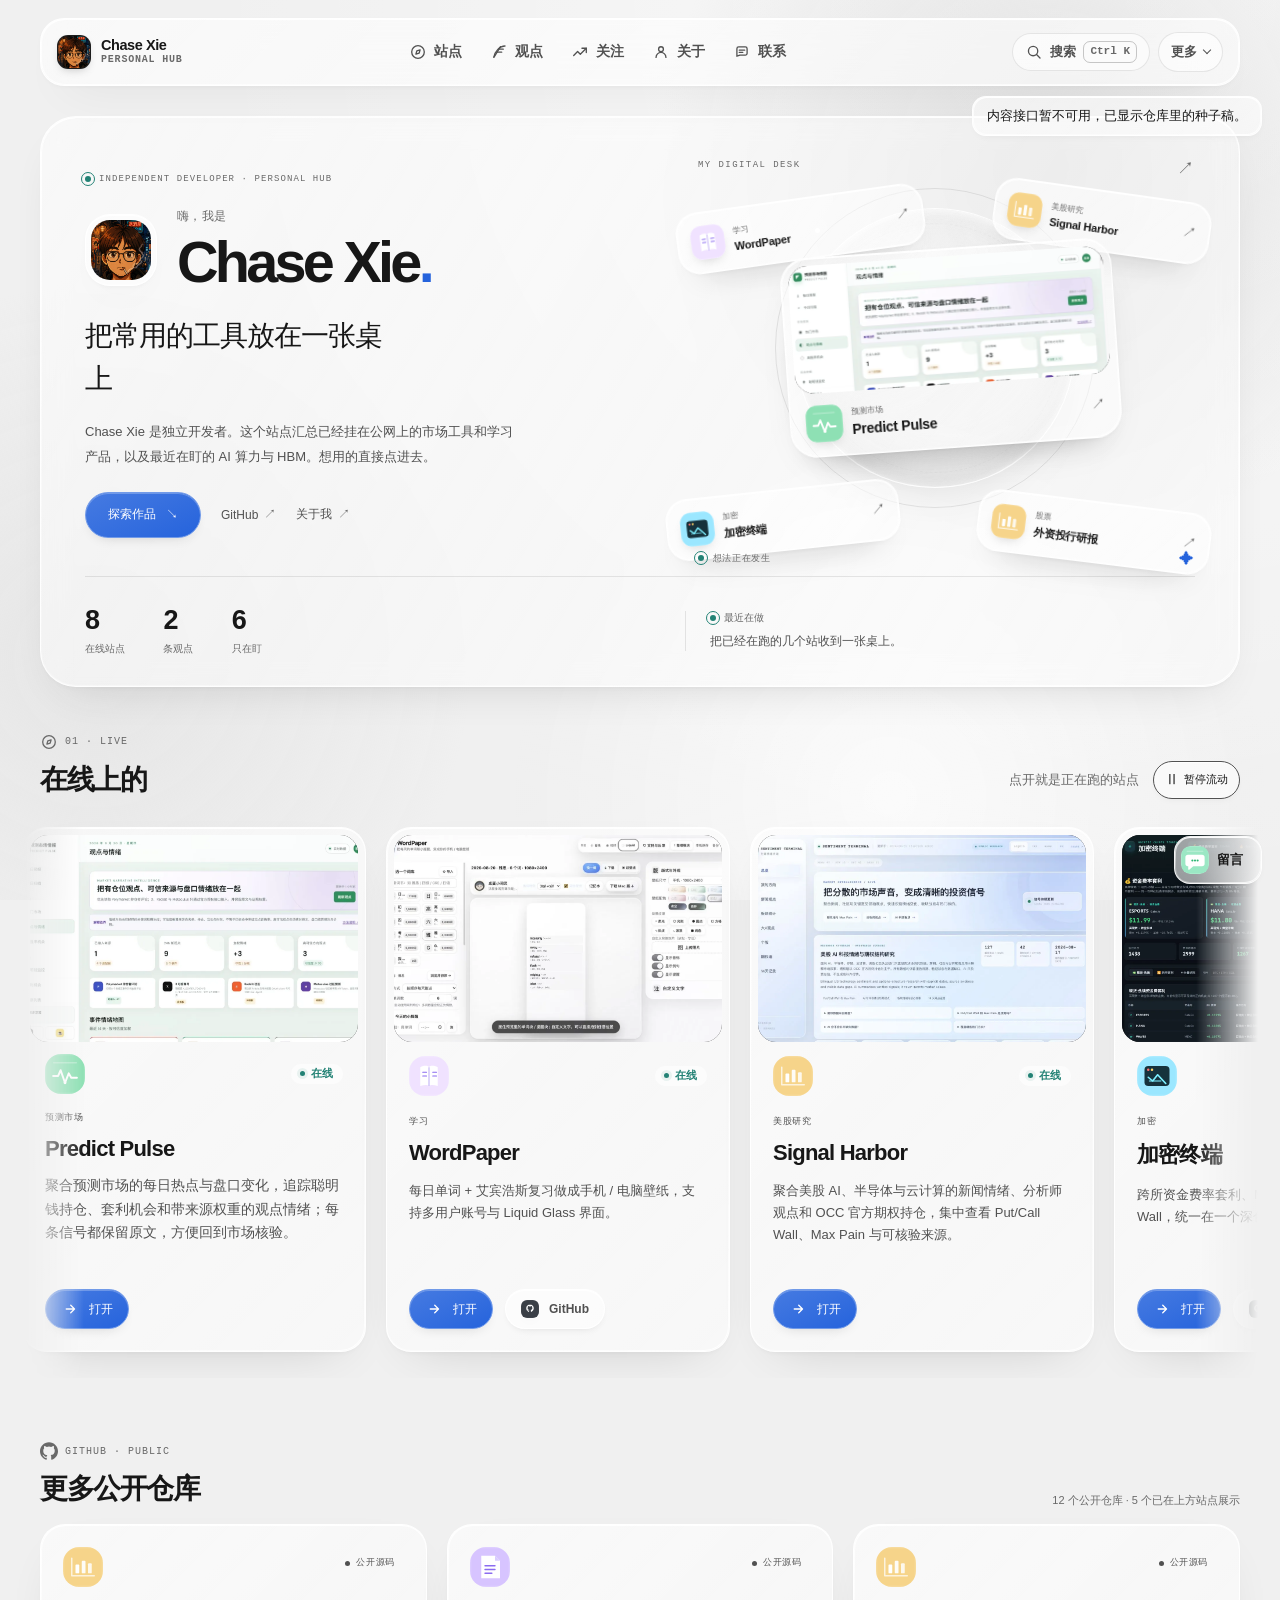
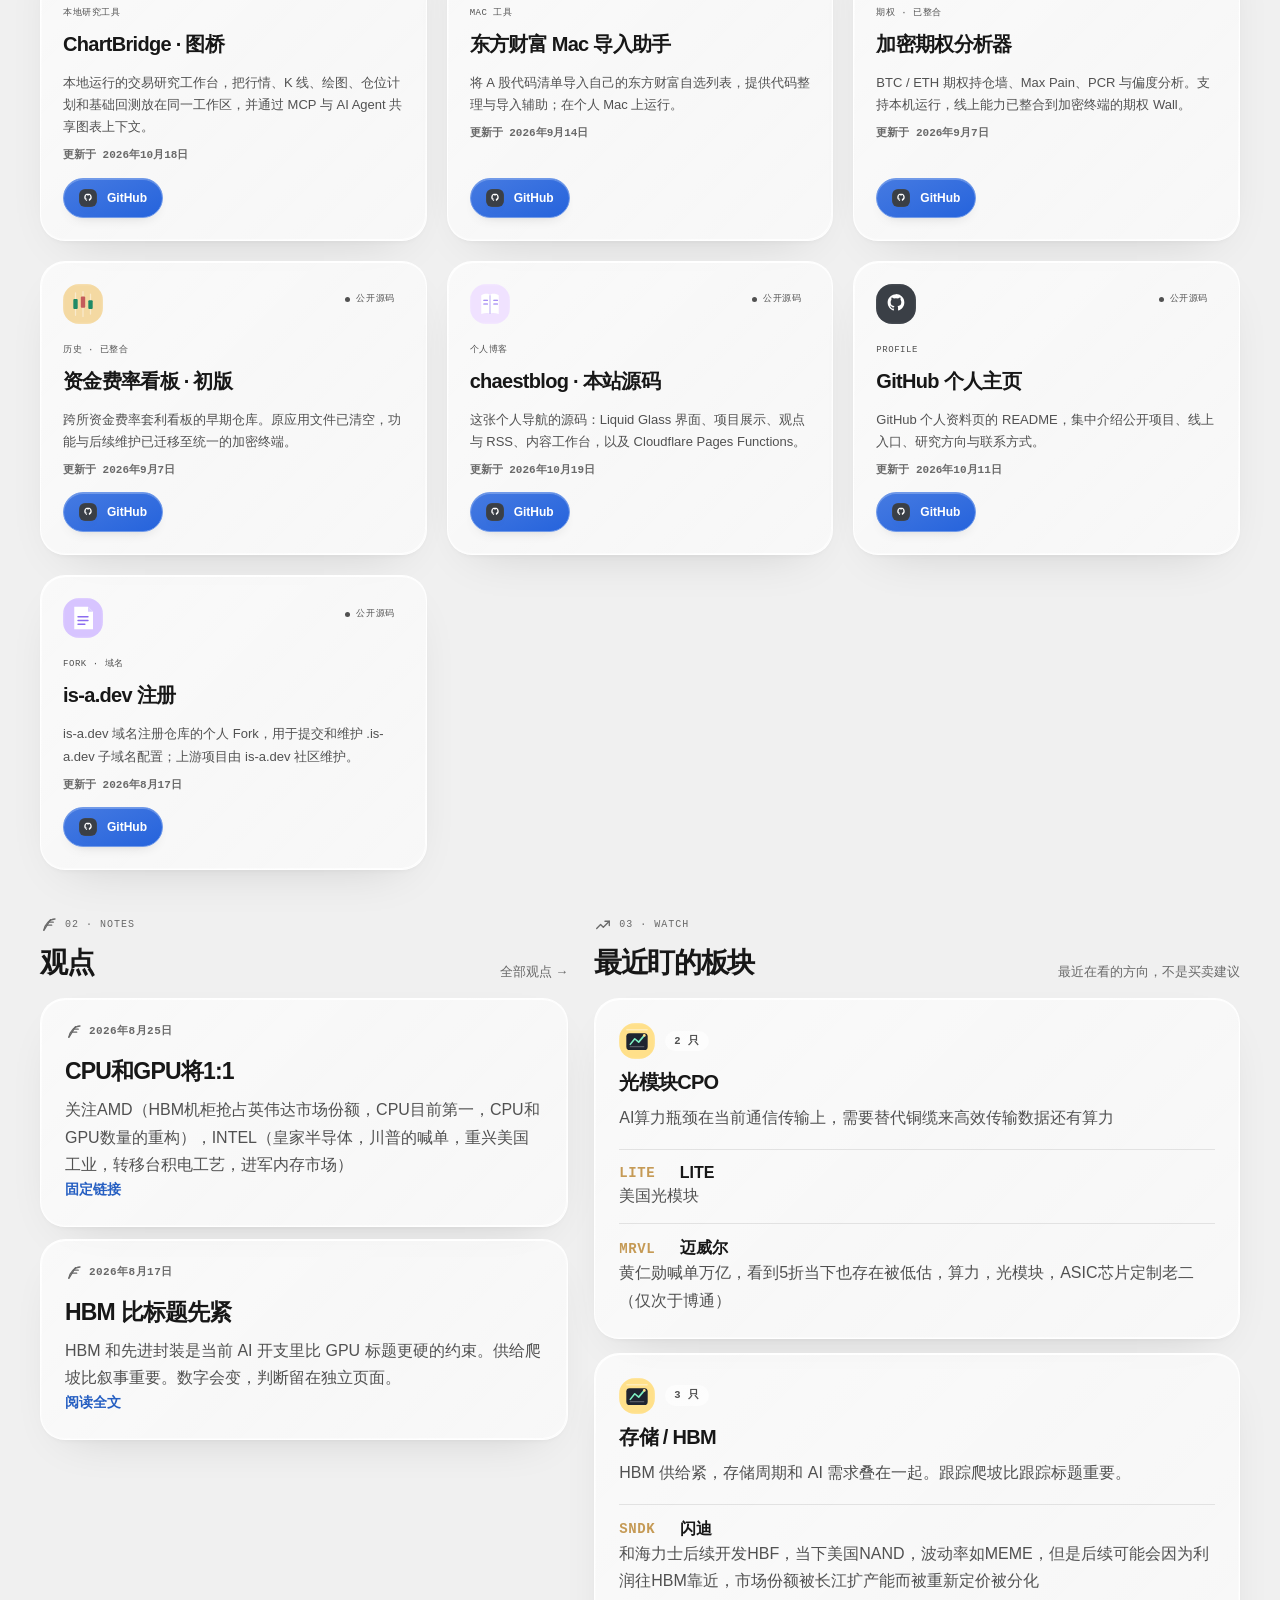
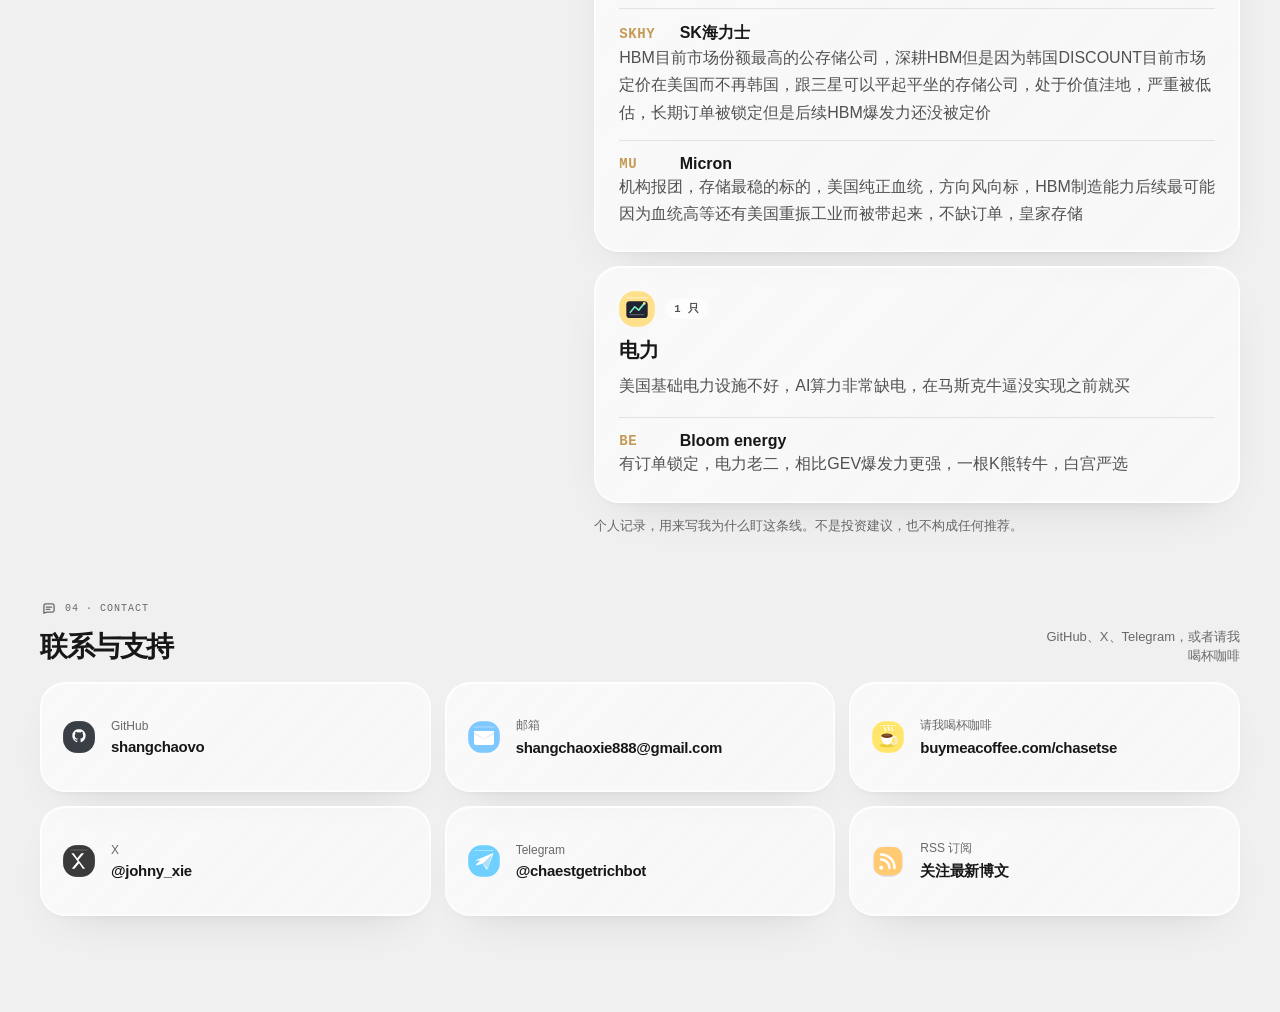
==== commit bf8359bc: "feat: showcase all public GitHub projects" ====
--- a/index.html
+++ b/index.html
@@ -4,7 +4,7 @@
     <meta charset="UTF-8" />
     <meta name="viewport" content="width=device-width, initial-scale=1.0" />
     <title>Chase Xie · 市场工具与学习产品导航</title>
-    <meta name="description" content="独立开发者 Chase Xie 的个人导航：Predict Pulse、Signal Harbor、WordPaper、加密终端、外资研报、交易日报和校招简历工坊，以及最近在盯的 AI 算力与 HBM。" />
+    <meta name="description" content="独立开发者 Chase Xie 的个人导航：Predict Pulse、Signal Harbor、WordPaper、加密终端、外资研报、交易日报和校招简历工坊，铁路助手与公开 GitHub 仓库，以及最近在盯的 AI 算力与 HBM。" />
     <meta name="google-site-verification" content="O95cw5EyVnewTnY-gCXj8kBVqnA2D88TB6CyO-TnIzk" />
     <link rel="canonical" href="https://chaestblog.pages.dev/" />
     <link rel="alternate" type="application/rss+xml" title="chaestblog RSS" href="https://chaestblog.pages.dev/rss.xml" />
@@ -23,9 +23,9 @@
     <meta name="twitter:description" content="独立开发者。把已上线的市场工具和学习产品放在一页，并写下最近在盯的 AI 算力与 HBM。" />
     <meta name="twitter:image" content="https://chaestblog.pages.dev/assets/og.jpg" />
     <link rel="icon" type="image/svg+xml" href="/assets/favicon.svg" />
-    <link rel="stylesheet" href="/css/themes.css?v=2026101907" />
-    <link rel="stylesheet" href="/css/styles.css?v=2026101907" />
-    <link rel="stylesheet" href="/css/liquid.css?v=2026101907" />
+    <link rel="stylesheet" href="/css/themes.css?v=2026101908" />
+    <link rel="stylesheet" href="/css/styles.css?v=2026101908" />
+    <link rel="stylesheet" href="/css/liquid.css?v=2026101908" />
     <script type="application/ld+json">
       {
         "@context": "https://schema.org",
@@ -191,7 +191,7 @@
           </div>
           <div class="hero-bottom">
             <div class="stat-row" id="statRow">
-              <div class="stat"><b>7</b><span>在线站点</span></div>
+              <div class="stat"><b>8</b><span>在线站点</span></div>
               <div class="stat"><b><!-- hub:note-count:start -->2<!-- hub:note-count:end --></b><span>条观点</span></div>
               <div class="stat"><b>6</b><span>只在盯</span></div>
             </div>
@@ -222,114 +222,120 @@
         <div class="board-marquee" id="boardMarquee">
         <div class="project-board" id="siteGrid">
           <article class="card glass" data-id="predict-pulse" data-tint="green">
-            <a class="shot" href="https://predict-pulse.signal-harbor.workers.dev/?view=sentiment" target="_blank" rel="noopener"><picture><source type="image/webp" srcset="/assets/shots/predict-pulse.webp"><img src="/assets/shots/predict-pulse.jpg" alt="Predict Pulse 预测市场观点与情绪页面截图" width="1280" height="800" loading="lazy" decoding="async"></picture></a>
-            <div class="card-top">
-              <span class="well app"><img class="app-icon" src="/assets/icons/pulse.svg" alt="" width="46" height="46"></span>
-              <span class="pill live"><i class="live-dot" aria-hidden="true"></i>在线</span>
-            </div>
-            <div>
-              <span class="pill">预测市场</span>
-              <h3>Predict Pulse</h3>
-            </div>
+            <a class="shot" href="https://predict-pulse.signal-harbor.workers.dev/?view=sentiment" target="_blank" rel="noopener"><picture><source type="image/webp" srcset="/assets/shots/predict-pulse.webp"><img src="/assets/shots/predict-pulse.jpg" alt="Predict Pulse 页面截图" width="1280" height="800" loading="lazy" decoding="async"></picture></a>
+            <div class="card-top"><span class="well app"><img class="app-icon" src="/assets/icons/pulse.svg" alt="" width="46" height="46"></span><span class="pill live" data-health="predict-pulse"><i class="live-dot" aria-hidden="true"></i><span class="pill-label">在线</span></span></div>
+            <div><span class="pill">预测市场</span><h3>Predict Pulse</h3></div>
             <p>聚合预测市场的每日热点与盘口变化，追踪聪明钱持仓、套利机会和带来源权重的观点情绪；每条信号都保留原文，方便回到市场核验。</p>
-            <div class="card-links">
-              <a class="btn primary" href="https://predict-pulse.signal-harbor.workers.dev/?view=sentiment" target="_blank" rel="noopener">打开</a>
-            </div>
-          </article>
-          <article class="card glass" data-tint="cyan">
-            <a class="shot" href="https://signal-harbor-terminal.signal-harbor.workers.dev/#overview" target="_blank" rel="noopener"><picture><source type="image/webp" srcset="/assets/shots/signal-harbor.webp"><img src="/assets/shots/signal-harbor.jpg" alt="Signal Harbor 美股研究终端页面截图" width="1280" height="800" loading="lazy" decoding="async"></picture></a>
-            <div class="card-top">
-              <span class="well app"><img class="app-icon" src="/assets/icons/chart.svg" alt="" width="46" height="46"></span>
-              <span class="pill live"><i class="live-dot" aria-hidden="true"></i>在线</span>
-            </div>
-            <div>
-              <span class="pill">美股研究</span>
-              <h3>Signal Harbor</h3>
-            </div>
+            <div class="card-links"><a class="btn primary" href="https://predict-pulse.signal-harbor.workers.dev/?view=sentiment" target="_blank" rel="noopener"><svg class="ic" aria-hidden="true"><use href="#i-arrow"></use></svg> 打开</a></div>
+          </article>
+          <article class="card glass" data-id="wordpaper" data-tint="violet">
+            <a class="shot" href="https://wordpaper.pages.dev/" target="_blank" rel="noopener"><picture><source type="image/webp" srcset="/assets/shots/wordpaper.webp"><img src="/assets/shots/wordpaper.jpg" alt="WordPaper 页面截图" width="1280" height="800" loading="lazy" decoding="async"></picture></a>
+            <div class="card-top"><span class="well app"><img class="app-icon" src="/assets/icons/book.svg" alt="" width="46" height="46"></span><span class="pill live" data-health="wordpaper"><i class="live-dot" aria-hidden="true"></i><span class="pill-label">在线</span></span></div>
+            <div><span class="pill">学习</span><h3>WordPaper</h3></div>
+            <p>每日单词 + 艾宾浩斯复习做成手机 / 电脑壁纸，支持多用户账号与 Liquid Glass 界面。</p>
+            <div class="card-links"><a class="btn primary" href="https://wordpaper.pages.dev/" target="_blank" rel="noopener"><svg class="ic" aria-hidden="true"><use href="#i-arrow"></use></svg> 打开</a><a class="btn" href="https://github.com/shangchaovo/wordpaper" target="_blank" rel="noopener"><img class="app-icon" src="/assets/icons/github.svg" alt="" width="18" height="18"> GitHub</a></div>
+          </article>
+          <article class="card glass" data-id="signal-harbor" data-tint="cyan">
+            <a class="shot" href="https://signal-harbor-terminal.signal-harbor.workers.dev/#overview" target="_blank" rel="noopener"><picture><source type="image/webp" srcset="/assets/shots/signal-harbor.webp"><img src="/assets/shots/signal-harbor.jpg" alt="Signal Harbor 页面截图" width="1280" height="800" loading="lazy" decoding="async"></picture></a>
+            <div class="card-top"><span class="well app"><img class="app-icon" src="/assets/icons/chart.svg" alt="" width="46" height="46"></span><span class="pill live" data-health="signal-harbor"><i class="live-dot" aria-hidden="true"></i><span class="pill-label">在线</span></span></div>
+            <div><span class="pill">美股研究</span><h3>Signal Harbor</h3></div>
             <p>聚合美股 AI、半导体与云计算的新闻情绪、分析师观点和 OCC 官方期权持仓，集中查看 Put/Call Wall、Max Pain 与可核验来源。</p>
-            <div class="card-links">
-              <a class="btn primary" href="https://signal-harbor-terminal.signal-harbor.workers.dev/#overview" target="_blank" rel="noopener">打开</a>
-            </div>
-          </article>
-          <article class="card glass" data-tint="violet">
-            <a class="shot" href="https://wordpaper.pages.dev/" target="_blank" rel="noopener"><picture><source type="image/webp" srcset="/assets/shots/wordpaper.webp"><img src="/assets/shots/wordpaper.jpg" alt="WordPaper 单词壁纸页面截图" width="1280" height="800" loading="lazy" decoding="async"></picture></a>
-            <div class="card-top">
-              <span class="well app"><img class="app-icon" src="/assets/icons/book.svg" alt="" width="46" height="46"></span>
-              <span class="pill live"><i class="live-dot" aria-hidden="true"></i>在线</span>
-            </div>
-            <div>
-              <span class="pill">学习</span>
-              <h3>WordPaper</h3>
-            </div>
-            <p>每日单词 + 艾宾浩斯复习做成手机 / 电脑壁纸，支持多用户账号与 Liquid Glass 界面。</p>
-            <div class="card-links">
-              <a class="btn primary" href="https://wordpaper.pages.dev/" target="_blank" rel="noopener">打开</a>
-              <a class="btn" href="https://github.com/shangchaovo/daily-wallpaper" target="_blank" rel="noopener">GitHub</a>
-            </div>
-          </article>
-          <article class="card glass" data-tint="cyan">
-            <a class="shot" href="https://crypto-funding-arbitrage.pages.dev/" target="_blank" rel="noopener"><picture><source type="image/webp" srcset="/assets/shots/terminal.webp"><img src="/assets/shots/terminal.jpg" alt="加密终端页面截图" width="1280" height="800" loading="lazy" decoding="async"></picture></a>
-            <div class="card-top">
-              <span class="well app"><img class="app-icon" src="/assets/icons/terminal.svg" alt="" width="46" height="46"></span>
-              <span class="pill live"><i class="live-dot" aria-hidden="true"></i>在线</span>
-            </div>
-            <div>
-              <span class="pill">加密</span>
-              <h3>加密终端</h3>
-            </div>
+            <div class="card-links"><a class="btn primary" href="https://signal-harbor-terminal.signal-harbor.workers.dev/#overview" target="_blank" rel="noopener"><svg class="ic" aria-hidden="true"><use href="#i-arrow"></use></svg> 打开</a></div>
+          </article>
+          <article class="card glass" data-id="terminal" data-tint="cyan">
+            <a class="shot" href="https://crypto-funding-arbitrage.pages.dev/" target="_blank" rel="noopener"><picture><source type="image/webp" srcset="/assets/shots/terminal.webp"><img src="/assets/shots/terminal.jpg" alt="加密终端 页面截图" width="1280" height="800" loading="lazy" decoding="async"></picture></a>
+            <div class="card-top"><span class="well app"><img class="app-icon" src="/assets/icons/terminal.svg" alt="" width="46" height="46"></span><span class="pill live" data-health="terminal"><i class="live-dot" aria-hidden="true"></i><span class="pill-label">在线</span></span></div>
+            <div><span class="pill">加密</span><h3>加密终端</h3></div>
             <p>跨所资金费率套利、Meme 异动、清算热图与期权 Wall，统一在一个深色终端里。</p>
-            <div class="card-links">
-              <a class="btn primary" href="https://crypto-funding-arbitrage.pages.dev/" target="_blank" rel="noopener">打开</a>
-            </div>
-          </article>
-          <article class="card glass" data-tint="amber">
-            <a class="shot" href="https://fresearch.cc.cd/" target="_blank" rel="noopener"><picture><source type="image/webp" srcset="/assets/shots/research.webp"><img src="/assets/shots/research.jpg" alt="外资投行研报页面截图" width="1280" height="800" loading="lazy" decoding="async"></picture></a>
-            <div class="card-top">
-              <span class="well app"><img class="app-icon" src="/assets/icons/chart.svg" alt="" width="46" height="46"></span>
-              <span class="pill live"><i class="live-dot" aria-hidden="true"></i>在线</span>
-            </div>
-            <div>
-              <span class="pill">股票</span>
-              <h3>外资投行研报</h3>
-            </div>
+            <div class="card-links"><a class="btn primary" href="https://crypto-funding-arbitrage.pages.dev/" target="_blank" rel="noopener"><svg class="ic" aria-hidden="true"><use href="#i-arrow"></use></svg> 打开</a><a class="btn" href="https://github.com/shangchaovo/crypto-funding-arbitrage" target="_blank" rel="noopener"><img class="app-icon" src="/assets/icons/github.svg" alt="" width="18" height="18"> GitHub</a></div>
+          </article>
+          <article class="card glass" data-id="research" data-tint="amber">
+            <a class="shot" href="https://fresearch.cc.cd/" target="_blank" rel="noopener"><picture><source type="image/webp" srcset="/assets/shots/research.webp"><img src="/assets/shots/research.jpg" alt="外资投行研报 页面截图" width="1280" height="800" loading="lazy" decoding="async"></picture></a>
+            <div class="card-top"><span class="well app"><img class="app-icon" src="/assets/icons/chart.svg" alt="" width="46" height="46"></span><span class="pill live" data-health="research"><i class="live-dot" aria-hidden="true"></i><span class="pill-label">在线</span></span></div>
+            <div><span class="pill">股票</span><h3>外资投行研报</h3></div>
             <p>追踪 UBS / Citi / MS / JPM 等对 AI 算力主线的评级与目标价，多源抓取 + LLM 摘要。</p>
-            <div class="card-links">
-              <a class="btn primary" href="https://fresearch.cc.cd/" target="_blank" rel="noopener">打开</a>
-              <a class="btn" href="https://github.com/shangchaovo/ib-research" target="_blank" rel="noopener">GitHub</a>
-            </div>
-          </article>
-          <article class="card glass" data-tint="gold">
-            <a class="shot" href="https://dailytrade.cc.cd/" target="_blank" rel="noopener"><picture><source type="image/webp" srcset="/assets/shots/dailytrade.webp"><img src="/assets/shots/dailytrade.jpg" alt="交易每日报告页面截图" width="1280" height="800" loading="lazy" decoding="async"></picture></a>
-            <div class="card-top">
-              <span class="well app"><img class="app-icon" src="/assets/icons/candles.svg" alt="" width="46" height="46"></span>
-              <span class="pill live"><i class="live-dot" aria-hidden="true"></i>在线</span>
-            </div>
-            <div>
-              <span class="pill">交易</span>
-              <h3>交易每日报告</h3>
-            </div>
+            <div class="card-links"><a class="btn primary" href="https://fresearch.cc.cd/" target="_blank" rel="noopener"><svg class="ic" aria-hidden="true"><use href="#i-arrow"></use></svg> 打开</a><a class="btn" href="https://github.com/shangchaovo/ib-research" target="_blank" rel="noopener"><img class="app-icon" src="/assets/icons/github.svg" alt="" width="18" height="18"> GitHub</a></div>
+          </article>
+          <article class="card glass" data-id="dailytrade" data-tint="gold">
+            <a class="shot" href="https://dailytrade.cc.cd/" target="_blank" rel="noopener"><picture><source type="image/webp" srcset="/assets/shots/dailytrade.webp"><img src="/assets/shots/dailytrade.jpg" alt="交易每日报告 页面截图" width="1280" height="800" loading="lazy" decoding="async"></picture></a>
+            <div class="card-top"><span class="well app"><img class="app-icon" src="/assets/icons/candles.svg" alt="" width="46" height="46"></span><span class="pill live" data-health="dailytrade"><i class="live-dot" aria-hidden="true"></i><span class="pill-label">在线</span></span></div>
+            <div><span class="pill">交易</span><h3>交易每日报告</h3></div>
             <p>开盘前的作战台：A股量化扫描、外资研报、美股监控、宏观跨资产和社媒情绪，合成一张每日交易报告。</p>
-            <div class="card-links">
-              <a class="btn primary" href="https://dailytrade.cc.cd/" target="_blank" rel="noopener">打开</a>
-            </div>
-          </article>
-          <article class="card glass" data-tint="rose">
-            <a class="shot" href="https://resume-5lv.pages.dev/" target="_blank" rel="noopener"><picture><source type="image/webp" srcset="/assets/shots/resume.webp"><img src="/assets/shots/resume.jpg" alt="简历工坊页面截图" width="1280" height="800" loading="lazy" decoding="async"></picture></a>
-            <div class="card-top">
-              <span class="well app"><img class="app-icon" src="/assets/icons/file.svg" alt="" width="46" height="46"></span>
-              <span class="pill live"><i class="live-dot" aria-hidden="true"></i>在线</span>
-            </div>
-            <div>
-              <span class="pill">工具</span>
-              <h3>简历工坊</h3>
-            </div>
+            <div class="card-links"><a class="btn primary" href="https://dailytrade.cc.cd/" target="_blank" rel="noopener"><svg class="ic" aria-hidden="true"><use href="#i-arrow"></use></svg> 打开</a></div>
+          </article>
+          <article class="card glass" data-id="resume" data-tint="rose">
+            <a class="shot" href="https://resume-5lv.pages.dev/" target="_blank" rel="noopener"><picture><source type="image/webp" srcset="/assets/shots/resume.webp"><img src="/assets/shots/resume.jpg" alt="简历工坊 页面截图" width="1280" height="800" loading="lazy" decoding="async"></picture></a>
+            <div class="card-top"><span class="well app"><img class="app-icon" src="/assets/icons/file.svg" alt="" width="46" height="46"></span><span class="pill live" data-health="resume"><i class="live-dot" aria-hidden="true"></i><span class="pill-label">在线</span></span></div>
+            <div><span class="pill">工具</span><h3>简历工坊</h3></div>
             <p>面向校招的纯前端简历编辑器：左表单右 A4，导出矢量 PDF，数据只存在你的浏览器。</p>
-            <div class="card-links">
-              <a class="btn primary" href="https://resume-5lv.pages.dev/" target="_blank" rel="noopener">打开</a>
-              <a class="btn" href="https://github.com/shangchaovo/resume-site" target="_blank" rel="noopener">GitHub</a>
-            </div>
-          </article>
-        </div>
+            <div class="card-links"><a class="btn primary" href="https://resume-5lv.pages.dev/" target="_blank" rel="noopener"><svg class="ic" aria-hidden="true"><use href="#i-arrow"></use></svg> 打开</a><a class="btn" href="https://github.com/shangchaovo/resume-site" target="_blank" rel="noopener"><img class="app-icon" src="/assets/icons/github.svg" alt="" width="18" height="18"> GitHub</a></div>
+          </article>
+          <article class="card glass" data-id="rail-ticket-assistant" data-tint="blue">
+            <a class="shot" href="https://rail-same-train-pages.pages.dev/" target="_blank" rel="noopener"><picture><source type="image/webp" srcset="/assets/shots/rail-ticket-assistant.webp"><img src="/assets/shots/rail-ticket-assistant.jpg" alt="同车余票 · 铁路助手 页面截图" width="1280" height="800" loading="lazy" decoding="async"></picture></a>
+            <div class="card-top"><span class="well app"><img class="app-icon" src="/assets/icons/train.svg" alt="" width="46" height="46"></span><span class="pill live" data-health="rail-ticket-assistant"><i class="live-dot" aria-hidden="true"></i><span class="pill-label">在线</span></span></div>
+            <div><span class="pill">出行</span><h3>同车余票 · 铁路助手</h3></div>
+            <p>比较直达、同车分段与一次换车中转的余票、价格和总用时，支持 AI 查票与 Chrome / Edge 侧边栏扩展。</p>
+            <div class="card-links"><a class="btn primary" href="https://rail-same-train-pages.pages.dev/" target="_blank" rel="noopener"><svg class="ic" aria-hidden="true"><use href="#i-arrow"></use></svg> 打开</a><a class="btn" href="https://github.com/shangchaovo/rail-ticket-assistant" target="_blank" rel="noopener"><img class="app-icon" src="/assets/icons/github.svg" alt="" width="18" height="18"> GitHub</a></div>
+          </article>
+        </div>
+        </div>
+      </section>
+
+      <section id="opensource" class="section">
+        <div class="section-head">
+          <div><p class="kicker"><svg class="ic ic-fill" aria-hidden="true"><use href="#i-github"></use></svg> GitHub · Public</p><h2>更多公开仓库</h2></div>
+          <p class="hint" id="repositoryCount">12 个公开仓库 · 5 个已在上方站点展示</p>
+        </div>
+        <div class="repo-grid" id="repoGrid">
+          <article class="card glass repo-card" data-id="chartbridge" data-tint="cyan">
+
+            <div class="card-top"><span class="well app"><img class="app-icon" src="/assets/icons/chart.svg" alt="" width="46" height="46"></span><span class="pill"><i class="live-dot" aria-hidden="true"></i><span class="pill-label">公开源码</span></span></div>
+            <div><span class="pill">本地研究工具</span><h3>ChartBridge · 图桥</h3></div>
+            <p>本地运行的交易研究工作台，把行情、K 线、绘图、仓位计划和基础回测放在同一工作区，并通过 MCP 与 AI Agent 共享图表上下文。</p>
+            <div class="card-links"><a class="btn primary" href="https://github.com/shangchaovo/chartbridge" target="_blank" rel="noopener"><img class="app-icon" src="/assets/icons/github.svg" alt="" width="18" height="18"> GitHub</a></div>
+          </article>
+          <article class="card glass repo-card" data-id="eastmoney-mac-import" data-tint="amber">
+
+            <div class="card-top"><span class="well app"><img class="app-icon" src="/assets/icons/file.svg" alt="" width="46" height="46"></span><span class="pill"><i class="live-dot" aria-hidden="true"></i><span class="pill-label">公开源码</span></span></div>
+            <div><span class="pill">Mac 工具</span><h3>东方财富 Mac 导入助手</h3></div>
+            <p>将 A 股代码清单导入自己的东方财富自选列表，提供代码整理与导入辅助；在个人 Mac 上运行。</p>
+            <div class="card-links"><a class="btn primary" href="https://github.com/shangchaovo/eastmoney-mac-import" target="_blank" rel="noopener"><img class="app-icon" src="/assets/icons/github.svg" alt="" width="18" height="18"> GitHub</a></div>
+          </article>
+          <article class="card glass repo-card" data-id="crypto-options-analyzer" data-tint="cyan">
+
+            <div class="card-top"><span class="well app"><img class="app-icon" src="/assets/icons/chart.svg" alt="" width="46" height="46"></span><span class="pill"><i class="live-dot" aria-hidden="true"></i><span class="pill-label">公开源码</span></span></div>
+            <div><span class="pill">期权 · 已整合</span><h3>加密期权分析器</h3></div>
+            <p>BTC / ETH 期权持仓墙、Max Pain、PCR 与偏度分析。支持本机运行，线上能力已整合到加密终端的期权 Wall。</p>
+            <div class="card-links"><a class="btn primary" href="https://github.com/shangchaovo/crypto-options-analyzer" target="_blank" rel="noopener"><img class="app-icon" src="/assets/icons/github.svg" alt="" width="18" height="18"> GitHub</a></div>
+          </article>
+          <article class="card glass repo-card" data-id="funding-dashboard" data-tint="gold">
+
+            <div class="card-top"><span class="well app"><img class="app-icon" src="/assets/icons/candles.svg" alt="" width="46" height="46"></span><span class="pill"><i class="live-dot" aria-hidden="true"></i><span class="pill-label">公开源码</span></span></div>
+            <div><span class="pill">历史 · 已整合</span><h3>资金费率看板 · 初版</h3></div>
+            <p>跨所资金费率套利看板的早期仓库。原应用文件已清空，功能与后续维护已迁移至统一的加密终端。</p>
+            <div class="card-links"><a class="btn primary" href="https://github.com/shangchaovo/funding-dashboard" target="_blank" rel="noopener"><img class="app-icon" src="/assets/icons/github.svg" alt="" width="18" height="18"> GitHub</a></div>
+          </article>
+          <article class="card glass repo-card" data-id="chaestblog" data-tint="blue">
+
+            <div class="card-top"><span class="well app"><img class="app-icon" src="/assets/icons/book.svg" alt="" width="46" height="46"></span><span class="pill"><i class="live-dot" aria-hidden="true"></i><span class="pill-label">公开源码</span></span></div>
+            <div><span class="pill">个人博客</span><h3>chaestblog · 本站源码</h3></div>
+            <p>这张个人导航的源码：Liquid Glass 界面、项目展示、观点与 RSS、内容工作台，以及 Cloudflare Pages Functions。</p>
+            <div class="card-links"><a class="btn primary" href="https://github.com/shangchaovo/chaestblog" target="_blank" rel="noopener"><img class="app-icon" src="/assets/icons/github.svg" alt="" width="18" height="18"> GitHub</a></div>
+          </article>
+          <article class="card glass repo-card" data-id="shangchaovo" data-tint="blue">
+
+            <div class="card-top"><span class="well app"><img class="app-icon" src="/assets/icons/github.svg" alt="" width="46" height="46"></span><span class="pill"><i class="live-dot" aria-hidden="true"></i><span class="pill-label">公开源码</span></span></div>
+            <div><span class="pill">Profile</span><h3>GitHub 个人主页</h3></div>
+            <p>GitHub 个人资料页的 README，集中介绍公开项目、线上入口、研究方向与联系方式。</p>
+            <div class="card-links"><a class="btn primary" href="https://github.com/shangchaovo/shangchaovo" target="_blank" rel="noopener"><img class="app-icon" src="/assets/icons/github.svg" alt="" width="18" height="18"> GitHub</a></div>
+          </article>
+          <article class="card glass repo-card" data-id="register" data-tint="violet">
+
+            <div class="card-top"><span class="well app"><img class="app-icon" src="/assets/icons/file.svg" alt="" width="46" height="46"></span><span class="pill"><i class="live-dot" aria-hidden="true"></i><span class="pill-label">公开源码</span></span></div>
+            <div><span class="pill">Fork · 域名</span><h3>is-a.dev 注册</h3></div>
+            <p>is-a.dev 域名注册仓库的个人 Fork，用于提交和维护 .is-a.dev 子域名配置；上游项目由 is-a.dev 社区维护。</p>
+            <div class="card-links"><a class="btn primary" href="https://github.com/shangchaovo/register" target="_blank" rel="noopener"><img class="app-icon" src="/assets/icons/github.svg" alt="" width="18" height="18"> GitHub</a></div>
+          </article>
         </div>
       </section>
 
@@ -549,7 +555,7 @@
     </dialog>
 
     <div class="toast-host" id="toastHost" aria-live="polite"></div>
-    <script src="/js/main.js?v=2026101907" type="module"></script>
+    <script src="/js/main.js?v=2026101908" type="module"></script>
     <noscript>
       Chase Xie 是独立开发者。站点、观点和盯盘不需要 JavaScript 也能读。
       关于：/about/ · HBM 笔记：/notes/hbm-supply/
--- a/css/liquid.css
+++ b/css/liquid.css
@@ -314,3 +314,12 @@
 @media (prefers-reduced-transparency: reduce) {
   .identity, .scene-chip { -webkit-backdrop-filter: none; backdrop-filter: none; background: var(--bg-0); }
 }
+
+/* Source-only projects share the glass material without pretending to be hosted sites. */
+.repo-grid { display: grid; grid-template-columns: repeat(3, minmax(0, 1fr)); gap: 20px; }
+.repo-card { padding-top: 22px; min-width: 0; }
+.repo-card .card-top { padding-top: 0; }
+.repo-card h3 { font-size: 20px; overflow-wrap: anywhere; }
+#repositoryCount { max-width: 36ch; font-size: 11px; }
+@media (max-width: 980px) { .repo-grid { grid-template-columns: repeat(2, minmax(0, 1fr)); } }
+@media (max-width: 720px) { .repo-grid { grid-template-columns: 1fr; gap: 14px; } #repositoryCount { max-width: none; text-align: left; } }
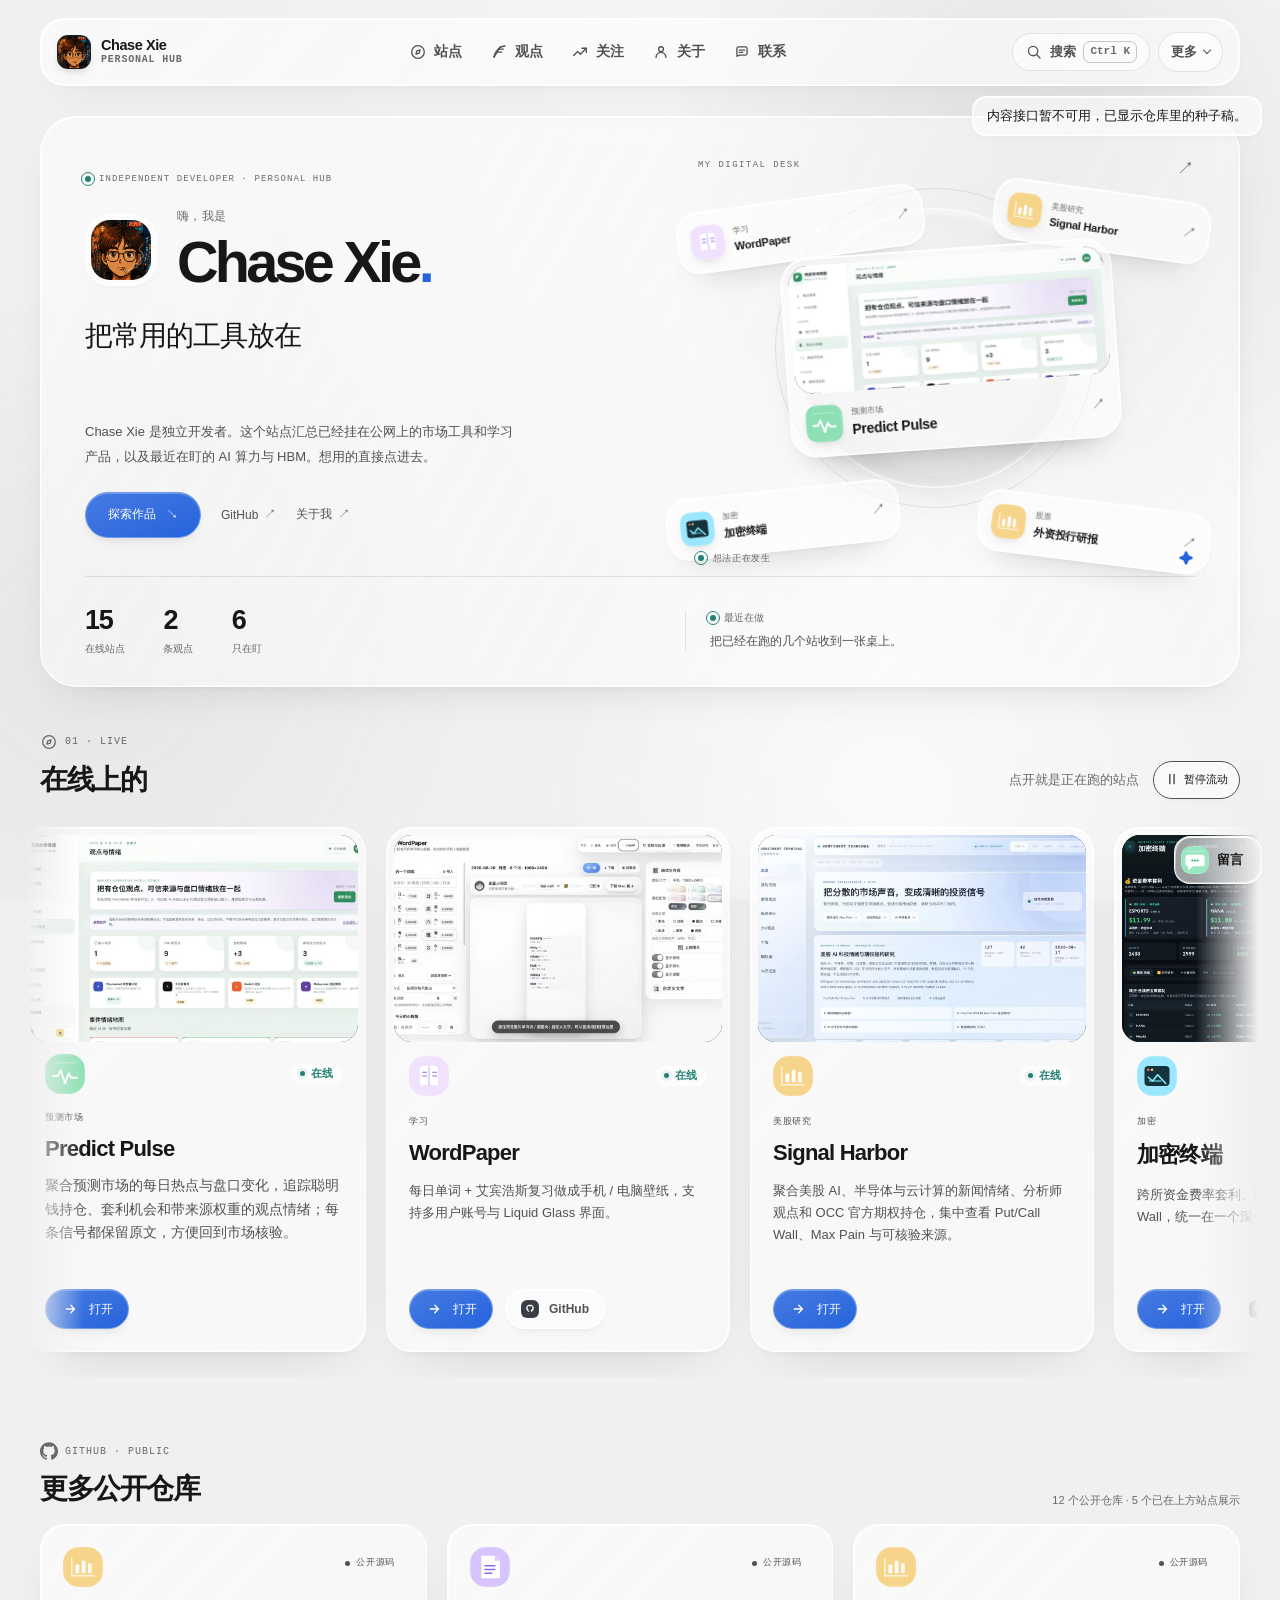
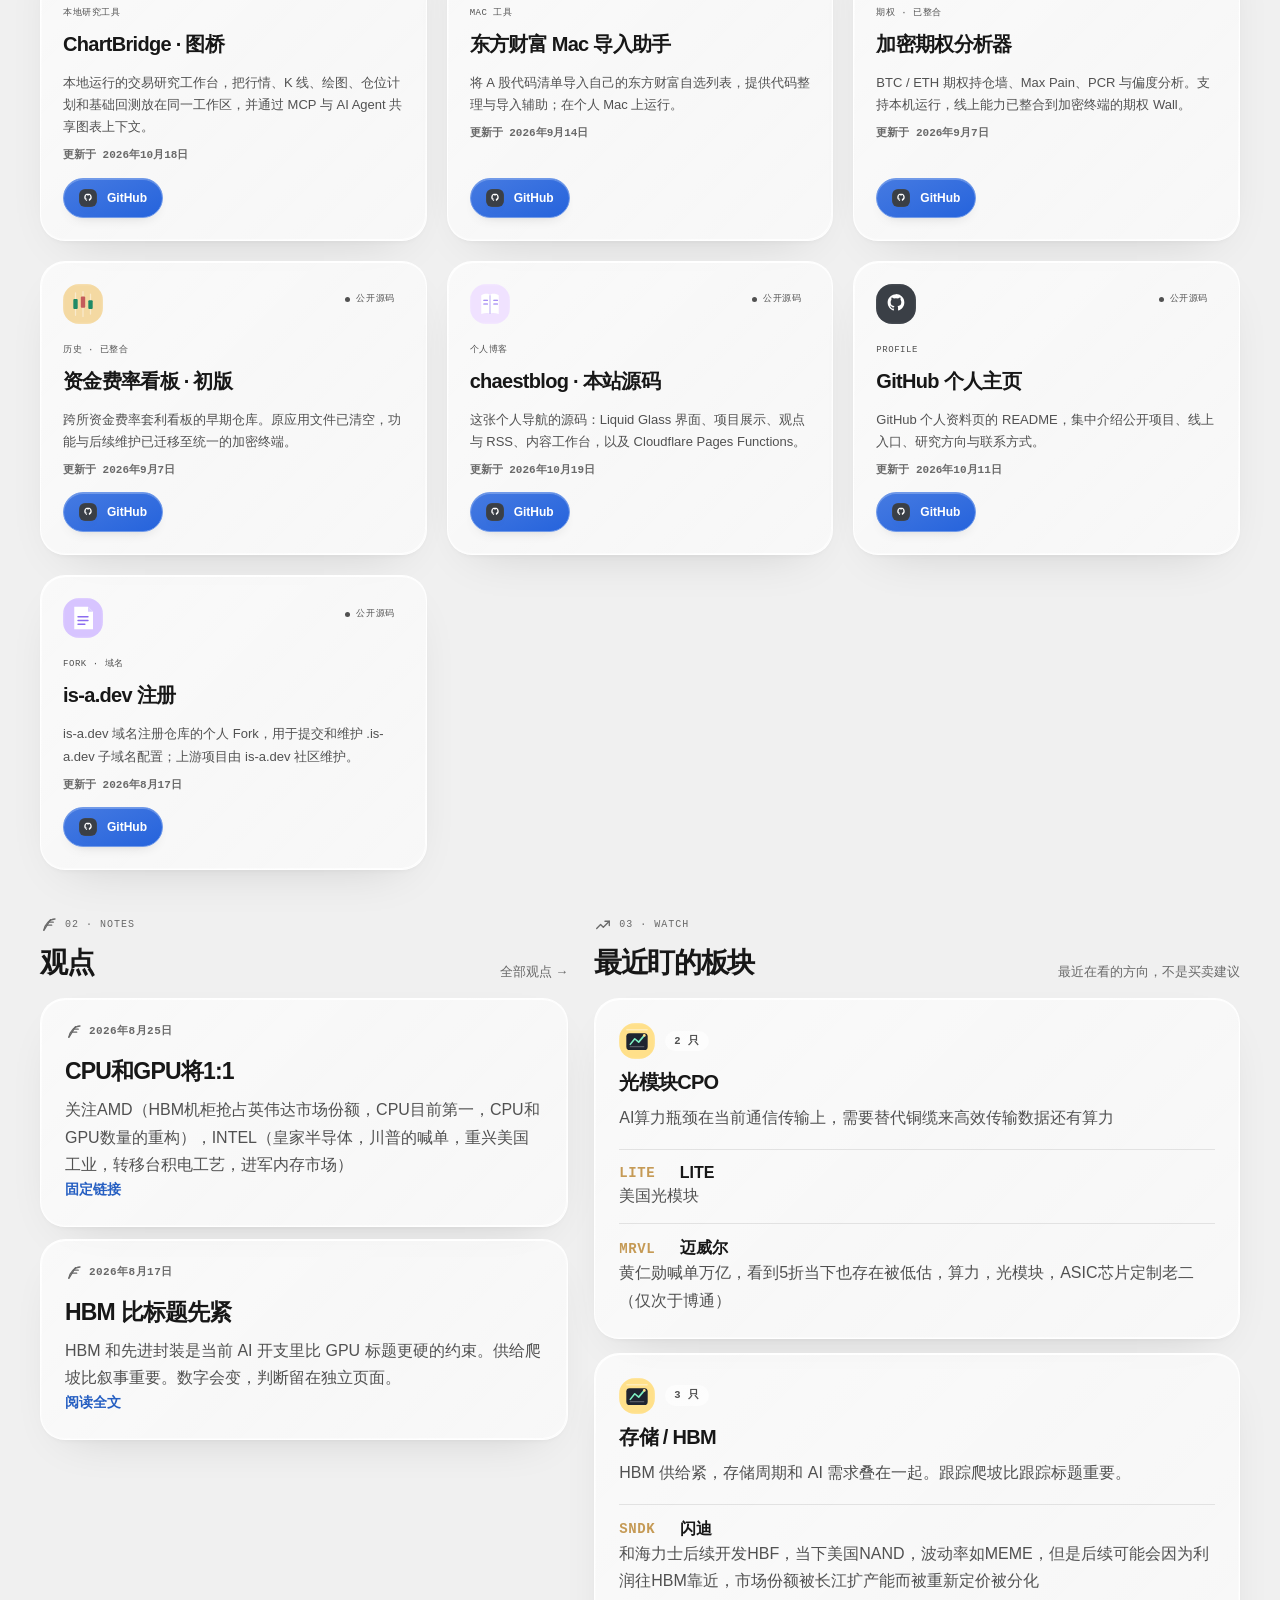
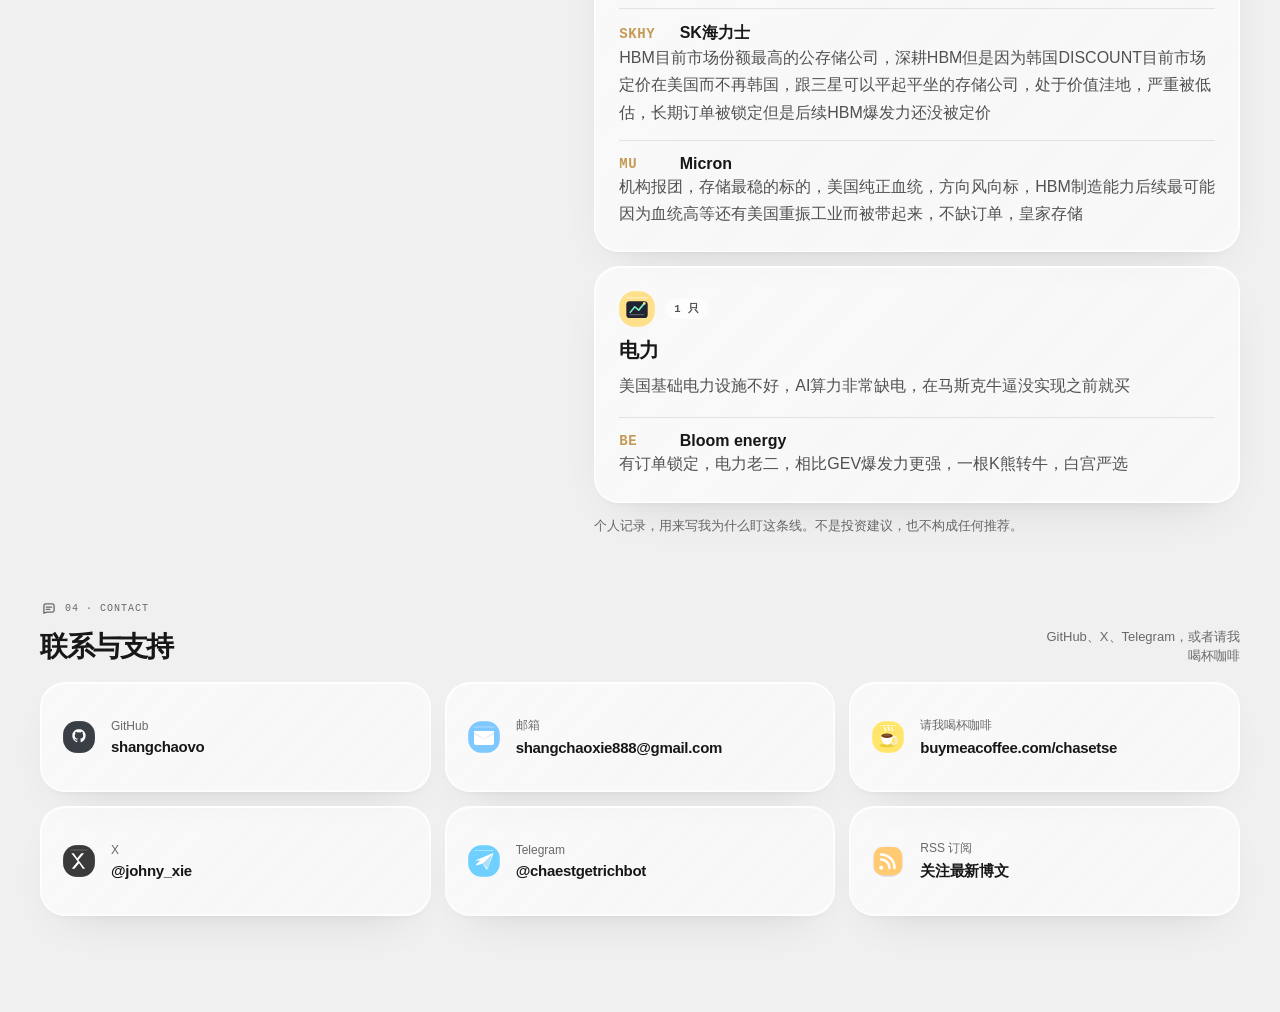
==== commit 8ba53a35: "feat: animate hero and expand live projects" ====
--- a/index.html
+++ b/index.html
@@ -23,9 +23,9 @@
     <meta name="twitter:description" content="独立开发者。把已上线的市场工具和学习产品放在一页，并写下最近在盯的 AI 算力与 HBM。" />
     <meta name="twitter:image" content="https://chaestblog.pages.dev/assets/og.jpg" />
     <link rel="icon" type="image/svg+xml" href="/assets/favicon.svg" />
-    <link rel="stylesheet" href="/css/themes.css?v=2026101908" />
-    <link rel="stylesheet" href="/css/styles.css?v=2026101908" />
-    <link rel="stylesheet" href="/css/liquid.css?v=2026101908" />
+    <link rel="stylesheet" href="/css/themes.css?v=2026102001" />
+    <link rel="stylesheet" href="/css/styles.css?v=2026102001" />
+    <link rel="stylesheet" href="/css/liquid.css?v=2026102001" />
     <script type="application/ld+json">
       {
         "@context": "https://schema.org",
@@ -191,7 +191,7 @@
           </div>
           <div class="hero-bottom">
             <div class="stat-row" id="statRow">
-              <div class="stat"><b>8</b><span>在线站点</span></div>
+              <div class="stat"><b>15</b><span>在线站点</span></div>
               <div class="stat"><b><!-- hub:note-count:start -->2<!-- hub:note-count:end --></b><span>条观点</span></div>
               <div class="stat"><b>6</b><span>只在盯</span></div>
             </div>
@@ -215,6 +215,14 @@
             <button class="marquee-toggle" id="toggleMarqueeBtn" type="button" aria-pressed="false" hidden><span aria-hidden="true">Ⅱ</span><span>暂停流动</span></button>
           </div>
         </div>
+        <div class="marquee-controls" id="marqueeControls" aria-label="传送带调速" hidden>
+          <span class="marquee-key-hint">按住方向键</span>
+          <button class="speed-key" type="button" data-marquee-key="ArrowLeft" aria-label="按住向左键减速" title="按住 ← 减速">←</button>
+          <span class="marquee-speed" id="marqueeSpeedValue" aria-label="当前速度" aria-live="off">1.00×</span>
+          <button class="speed-key" type="button" data-marquee-key="ArrowRight" aria-label="按住向右键加速" title="按住 → 加速">→</button>
+          <span class="marquee-key-hint">松开，回到自然速度</span>
+          <span class="speed-meter" aria-hidden="true"><i></i><i></i><i></i><i></i><i></i></span>
+        </div>
         <div class="admin-only editor-bar">
           <button class="btn primary" id="addProjectBtn" type="button"><svg class="ic"><use href="#i-plus"></use></svg>添加项目</button>
           <span class="editor-hint">可修改介绍、排序、上下线，并上传真实页面截图</span>
@@ -276,6 +284,55 @@
             <div><span class="pill">出行</span><h3>同车余票 · 铁路助手</h3></div>
             <p>比较直达、同车分段与一次换车中转的余票、价格和总用时，支持 AI 查票与 Chrome / Edge 侧边栏扩展。</p>
             <div class="card-links"><a class="btn primary" href="https://rail-same-train-pages.pages.dev/" target="_blank" rel="noopener"><svg class="ic" aria-hidden="true"><use href="#i-arrow"></use></svg> 打开</a><a class="btn" href="https://github.com/shangchaovo/rail-ticket-assistant" target="_blank" rel="noopener"><img class="app-icon" src="/assets/icons/github.svg" alt="" width="18" height="18"> GitHub</a></div>
+          </article>
+          <article class="card glass" data-id="axios-dashboard" data-tint="blue">
+            <a class="shot" href="https://axios-dashboard.pages.dev/" target="_blank" rel="noopener"><picture><source type="image/webp" srcset="/assets/shots/axios-dashboard.webp"><img src="/assets/shots/axios-dashboard.jpg" alt="简报看板 · Axios + 财经 页面截图" width="1280" height="800" loading="lazy" decoding="async"></picture></a>
+            <div class="card-top"><span class="well app"><img class="app-icon" src="/assets/icons/notes.svg" alt="" width="46" height="46"></span><span class="pill live" data-health="axios-dashboard"><i class="live-dot" aria-hidden="true"></i><span class="pill-label">在线</span></span></div>
+            <div><span class="pill">资讯</span><h3>简报看板 · Axios + 财经</h3></div>
+            <p>把 Axios 简报与财经要闻放进同一张中文阅读看板，按日期浏览摘要，切换简报、财经或全部内容。</p>
+            <div class="card-links"><a class="btn primary" href="https://axios-dashboard.pages.dev/" target="_blank" rel="noopener"><svg class="ic" aria-hidden="true"><use href="#i-arrow"></use></svg> 打开</a></div>
+          </article>
+          <article class="card glass" data-id="quantse" data-tint="cyan">
+            <a class="shot" href="https://quantse.pages.dev/" target="_blank" rel="noopener"><picture><source type="image/webp" srcset="/assets/shots/quantse.webp"><img src="/assets/shots/quantse.jpg" alt="Quantse · ETH 模拟盘 页面截图" width="1280" height="800" loading="lazy" decoding="async"></picture></a>
+            <div class="card-top"><span class="well app"><img class="app-icon" src="/assets/icons/candles.svg" alt="" width="46" height="46"></span><span class="pill live" data-health="quantse"><i class="live-dot" aria-hidden="true"></i><span class="pill-label">在线</span></span></div>
+            <div><span class="pill">模拟盘</span><h3>Quantse · ETH 模拟盘</h3></div>
+            <p>只读查看 ETH v3 模拟策略的权益、仓位、胜率与历史成交；页面每 15 秒刷新，用于记录与复盘。</p>
+            <div class="card-links"><a class="btn primary" href="https://quantse.pages.dev/" target="_blank" rel="noopener"><svg class="ic" aria-hidden="true"><use href="#i-arrow"></use></svg> 打开</a></div>
+          </article>
+          <article class="card glass" data-id="xuetang-hub" data-tint="violet">
+            <a class="shot" href="https://xuetang-hub.pages.dev/" target="_blank" rel="noopener"><picture><source type="image/webp" srcset="/assets/shots/xuetang-hub.webp"><img src="/assets/shots/xuetang-hub.jpg" alt="入门学堂 · 课程目录 页面截图" width="1280" height="800" loading="lazy" decoding="async"></picture></a>
+            <div class="card-top"><span class="well app"><img class="app-icon" src="/assets/icons/book.svg" alt="" width="46" height="46"></span><span class="pill live" data-health="xuetang-hub"><i class="live-dot" aria-hidden="true"></i><span class="pill-label">在线</span></span></div>
+            <div><span class="pill">课程导航</span><h3>入门学堂 · 课程目录</h3></div>
+            <p>把德州扑克、炸金花、麻将与国际象棋四门独立课程收在一个目录里，按兴趣进入对应的规则与互动练习。</p>
+            <div class="card-links"><a class="btn primary" href="https://xuetang-hub.pages.dev/" target="_blank" rel="noopener"><svg class="ic" aria-hidden="true"><use href="#i-arrow"></use></svg> 打开</a></div>
+          </article>
+          <article class="card glass" data-id="xuetang-texas" data-tint="blue">
+            <a class="shot" href="https://xuetang-texas.pages.dev/" target="_blank" rel="noopener"><picture><source type="image/webp" srcset="/assets/shots/xuetang-texas.webp"><img src="/assets/shots/xuetang-texas.jpg" alt="德州入门学堂 页面截图" width="1280" height="800" loading="lazy" decoding="async"></picture></a>
+            <div class="card-top"><span class="well app"><img class="app-icon" src="/assets/icons/book.svg" alt="" width="46" height="46"></span><span class="pill live" data-health="xuetang-texas"><i class="live-dot" aria-hidden="true"></i><span class="pill-label">在线</span></span></div>
+            <div><span class="pill">扑克教学</span><h3>德州入门学堂</h3></div>
+            <p>从规则、牌型、位置到起手牌，用中文讲清德州扑克的基础知识，配合可动手练的牌力测验。</p>
+            <div class="card-links"><a class="btn primary" href="https://xuetang-texas.pages.dev/" target="_blank" rel="noopener"><svg class="ic" aria-hidden="true"><use href="#i-arrow"></use></svg> 打开</a></div>
+          </article>
+          <article class="card glass" data-id="xuetang-jinhua" data-tint="amber">
+            <a class="shot" href="https://xuetang-jinhua.pages.dev/" target="_blank" rel="noopener"><picture><source type="image/webp" srcset="/assets/shots/xuetang-jinhua.webp"><img src="/assets/shots/xuetang-jinhua.jpg" alt="炸金花入门学堂 页面截图" width="1280" height="800" loading="lazy" decoding="async"></picture></a>
+            <div class="card-top"><span class="well app"><img class="app-icon" src="/assets/icons/book.svg" alt="" width="46" height="46"></span><span class="pill live" data-health="xuetang-jinhua"><i class="live-dot" aria-hidden="true"></i><span class="pill-label">在线</span></span></div>
+            <div><span class="pill">扑克教学</span><h3>炸金花入门学堂</h3></div>
+            <p>学习看牌、跟注、比牌和三张牌的牌型顺序，通过规则说明与互动小题练习判断。</p>
+            <div class="card-links"><a class="btn primary" href="https://xuetang-jinhua.pages.dev/" target="_blank" rel="noopener"><svg class="ic" aria-hidden="true"><use href="#i-arrow"></use></svg> 打开</a></div>
+          </article>
+          <article class="card glass" data-id="xuetang-mahjong" data-tint="green">
+            <a class="shot" href="https://xuetang-mahjong.pages.dev/" target="_blank" rel="noopener"><picture><source type="image/webp" srcset="/assets/shots/xuetang-mahjong.webp"><img src="/assets/shots/xuetang-mahjong.jpg" alt="麻将入门学堂 页面截图" width="1280" height="800" loading="lazy" decoding="async"></picture></a>
+            <div class="card-top"><span class="well app"><img class="app-icon" src="/assets/icons/book.svg" alt="" width="46" height="46"></span><span class="pill live" data-health="xuetang-mahjong"><i class="live-dot" aria-hidden="true"></i><span class="pill-label">在线</span></span></div>
+            <div><span class="pill">规则教学</span><h3>麻将入门学堂</h3></div>
+            <p>从认牌、坐庄与和牌判断开始，了解常见番种和牌型，用入门练习巩固基础规则。</p>
+            <div class="card-links"><a class="btn primary" href="https://xuetang-mahjong.pages.dev/" target="_blank" rel="noopener"><svg class="ic" aria-hidden="true"><use href="#i-arrow"></use></svg> 打开</a></div>
+          </article>
+          <article class="card glass" data-id="xuetang-chess" data-tint="blue">
+            <a class="shot" href="https://xuetang-chess.pages.dev/" target="_blank" rel="noopener"><picture><source type="image/webp" srcset="/assets/shots/xuetang-chess.webp"><img src="/assets/shots/xuetang-chess.jpg" alt="国际象棋入门学堂 页面截图" width="1280" height="800" loading="lazy" decoding="async"></picture></a>
+            <div class="card-top"><span class="well app"><img class="app-icon" src="/assets/icons/book.svg" alt="" width="46" height="46"></span><span class="pill live" data-health="xuetang-chess"><i class="live-dot" aria-hidden="true"></i><span class="pill-label">在线</span></span></div>
+            <div><span class="pill">棋类教学</span><h3>国际象棋入门学堂</h3></div>
+            <p>学习六种棋子的走法、将军与将死，认识牵制和双重攻击，并通过残局小问练习基础战术。</p>
+            <div class="card-links"><a class="btn primary" href="https://xuetang-chess.pages.dev/" target="_blank" rel="noopener"><svg class="ic" aria-hidden="true"><use href="#i-arrow"></use></svg> 打开</a></div>
           </article>
         </div>
         </div>
@@ -555,7 +612,7 @@
     </dialog>
 
     <div class="toast-host" id="toastHost" aria-live="polite"></div>
-    <script src="/js/main.js?v=2026101908" type="module"></script>
+    <script src="/js/main.js?v=2026102001" type="module"></script>
     <noscript>
       Chase Xie 是独立开发者。站点、观点和盯盘不需要 JavaScript 也能读。
       关于：/about/ · HBM 笔记：/notes/hbm-supply/
--- a/css/liquid.css
+++ b/css/liquid.css
@@ -92,6 +92,13 @@
 .identity h1 { font: 680 clamp(38px, 4.5vw, 64px)/1.08 var(--font-display); letter-spacing: -.065em; white-space: nowrap; }
 .name-dot { color: var(--accent); }
 .headline { margin: 0; max-width: 20ch; font-size: clamp(21px, 2.2vw, 28px); font-weight: 570; line-height: 1.55; letter-spacing: -.035em; }
+.headline-animated { display: grid; }
+.headline-measure, .headline-live { grid-area: 1 / 1; }
+.headline-measure { visibility: hidden; pointer-events: none; }
+.headline-live::after, .headline-measure::after { content: ""; display: inline-block; width: 2px; height: .85em; margin-left: .15em; vertical-align: -.03em; background: currentColor; }
+.headline-live::after { opacity: 0; }
+.typing-active .headline-live::after { animation: typing-caret 1.1s steps(1) infinite; }
+.typing-active.is-typing .headline-live::after { animation: none; opacity: .65; }
 .lead { max-width: 440px; font-size: 13px; line-height: 1.9; }
 .hero-actions { gap: 20px; margin-top: 2px; }
 .hero-actions .btn { min-height: 46px; padding: 0 22px; }
@@ -124,11 +131,11 @@
 .scene-app-2 { top: 7%; right: -3%; width: 42%; }
 .scene-app-3 { bottom: 6%; left: -2%; width: 45%; z-index: 4; }
 .scene-app-4 { bottom: 3%; right: -3%; width: 45%; z-index: 4; }
-.scene-float { animation: desk-float 7s ease-in-out infinite; }
-.scene-app-1 .scene-float { animation-delay: -2s; animation-duration: 8s; }
-.scene-app-2 .scene-float { animation-delay: -4s; animation-duration: 6.5s; }
-.scene-app-3 .scene-float { animation-delay: -1s; animation-duration: 7.5s; }
-.scene-app-4 .scene-float { animation-delay: -3s; animation-duration: 8.5s; }
+.scene-float { animation: desk-float 6s ease-in-out infinite; }
+.scene-app-1 .scene-float { animation-name: desk-drift; animation-delay: -1.3s; animation-duration: 7s; }
+.scene-app-2 .scene-float { animation-name: desk-drift; animation-delay: -3s; animation-duration: 5.8s; animation-direction: reverse; }
+.scene-app-3 .scene-float { animation-name: desk-drift; animation-delay: -2s; animation-duration: 6.5s; }
+.scene-app-4 .scene-float { animation-name: desk-drift; animation-delay: -.8s; animation-duration: 7.5s; animation-direction: reverse; }
 .scene-chip { display: block; padding: 13px; border-radius: 22px; color: var(--ink); text-decoration: none; -webkit-backdrop-filter: blur(16px); backdrop-filter: blur(16px); box-shadow: var(--glass-shadow), 0 20px 32px -22px rgba(0,0,0,.2); }
 .scene-app-1 .scene-chip { rotate: -8deg; }
 .scene-app-2 .scene-chip { rotate: 8deg; }
@@ -137,6 +144,7 @@
 .scene-featured { padding: 7px; border-radius: 27px; rotate: -4deg; }
 .scene-preview { height: 128px; overflow: hidden; border-radius: 20px; background: #191919; }
 .scene-preview img { display: block; width: 100%; height: 100%; object-fit: cover; object-position: top; }
+.scene-preview picture { display: block; height: 100%; animation: preview-breathe 10s ease-in-out infinite; }
 .scene-app-copy { display: flex; align-items: center; gap: 9px; min-width: 0; }
 .scene-app-copy .app-icon { width: 34px; height: 34px; border-radius: 11px; box-shadow: 0 5px 12px -5px rgba(0,0,0,.18); }
 .scene-app-copy > span:not(.scene-arrow) { min-width: 0; display: grid; gap: 4px; }
@@ -181,6 +189,20 @@
 body.motion-hidden .project-board,
 .board-marquee.is-offscreen .project-board { animation-play-state: paused; }
 .marquee-toggle { min-height: 38px; border-radius: 99px; background: var(--glass-fill); border-color: var(--glass-edge); box-shadow: var(--glass-shadow); }
+.marquee-controls { display: flex; align-items: center; justify-content: flex-end; gap: 8px; margin: 4px 0 4px; color: var(--muted); font-size: 10px; }
+.marquee-controls[hidden] { display: none; }
+.marquee-key-hint { margin-inline: 5px; }
+.speed-key { width: 30px; height: 28px; padding: 0; border: 1px solid var(--glass-edge); border-radius: 9px; color: var(--sub); background: var(--glass-fill); box-shadow: inset 0 1px 0 var(--glass-edge), 0 3px 6px -4px rgba(0,0,0,.25); font: 15px/1 var(--font); cursor: pointer; touch-action: none; transition: transform .2s, color .2s, background .2s; }
+.speed-key.is-held, .speed-key:active { transform: translateY(2px); color: var(--accent-ink); background: var(--ink); box-shadow: none; }
+.marquee-speed { min-width: 4.7ch; text-align: center; color: var(--ink); font: 11px/1 var(--font-mono); font-variant-numeric: tabular-nums; }
+.speed-meter { display: flex; align-items: center; gap: 3px; height: 18px; margin-left: 4px; }
+.speed-meter i { width: 2px; height: 12px; border-radius: 2px; background: currentColor; opacity: .35; transform: scaleY(.35); transition: transform .4s var(--ease-out), opacity .3s; }
+.speed-meter i:nth-child(2), .speed-meter i:nth-child(4) { transform: scaleY(.65); }
+.speed-meter i:nth-child(3) { transform: scaleY(1); }
+[data-direction="fast"] .speed-meter i { animation: speed-wave .5s ease-in-out infinite alternate; opacity: .8; }
+[data-direction="fast"] .speed-meter i:nth-child(2n) { animation-delay: -.3s; }
+[data-direction="slow"] .speed-meter i { transform: scaleY(.2); opacity: .25; }
+body.marquee-on.marquee-steering:not(.marquee-paused):not(.motion-hidden) .board-marquee:not(.is-offscreen) .project-board { animation-play-state: running; }
 .note, .sector, .contact { border-radius: 25px; }
 .note h3 { font-size: 23px; font-weight: 620; line-height: 1.45; }
 .magazine .section { margin-top: 46px; }
@@ -190,7 +212,7 @@
   .card:hover, .note:hover, .contact:hover, .scene-chip:hover, .archive-item:hover, .rss-entry:hover { translate: 0 -6px; border-color: var(--glass-edge); }
   .sector:hover { translate: 0 -3px; }
 }
-.liquid-scene.is-offscreen *, body.motion-hidden .scene-float, body.motion-hidden .scene-orbit, body.motion-hidden .blob, body.motion-hidden .status-beacon::after { animation-play-state: paused !important; }
+.liquid-scene.is-offscreen *, body.motion-hidden .scene-float, body.motion-hidden .scene-orbit, body.motion-hidden .scene-preview picture, body.motion-hidden .headline-live::after, body.motion-hidden .blob, body.motion-hidden .status-beacon::after { animation-play-state: paused !important; }
 .hero-enter .identity-copy > * { animation: hero-in .9s var(--ease-out) both; }
 .hero-enter .identity-copy > :nth-child(2) { animation-delay: .06s; }
 .hero-enter .identity-copy > :nth-child(3) { animation-delay: .12s; }
@@ -212,7 +234,11 @@
 .rss-ring-b { animation-delay: -2s; }
 @keyframes hero-in { from { opacity: 0; transform: translate3d(0, 24px, 0); } to { opacity: 1; transform: none; } }
 @keyframes scene-in { from { opacity: 0; transform: translate3d(0, 32px, 0) scale(.8); } to { opacity: 1; transform: none; } }
-@keyframes desk-float { 0%, 100% { transform: translate3d(0, 0, 0); } 50% { transform: translate3d(0, -12px, 0); } }
+@keyframes desk-float { 0%, 100% { transform: translate3d(0, 1px, 0) rotate(.6deg); } 50% { transform: translate3d(3px, -17px, 0) rotate(-.8deg); } }
+@keyframes desk-drift { 0%, 100% { transform: translate3d(-3px, 3px, 0) rotate(-1deg); } 50% { transform: translate3d(4px, -13px, 0) rotate(1.3deg); } }
+@keyframes preview-breathe { 0%, 100% { transform: scale(1); } 50% { transform: scale(1.045) translateY(-1%); } }
+@keyframes typing-caret { 0%, 45% { opacity: .65; } 46%, 100% { opacity: 0; } }
+@keyframes speed-wave { from { transform: scaleY(.3); } to { transform: scaleY(1); } }
 @keyframes orbit-turn { to { transform: rotate(360deg); } }
 @keyframes beacon { 0% { opacity: .5; transform: scale(.6); } 75%, 100% { opacity: 0; transform: scale(1.5); } }
 @keyframes materialize { from { opacity: 0; transform: translateY(14px) scale(.96); } to { opacity: 1; transform: none; } }
@@ -291,6 +317,10 @@
   .section-head .kicker { font-size: 9px; }
   .section-tools { gap: 0; }
   .marquee-toggle { padding-inline: 10px; font-size: 10px; min-height: 36px; }
+  .marquee-controls { justify-content: center; gap: 6px; margin-top: 12px; }
+  .marquee-key-hint { margin-inline: 0; font-size: 9px; }
+  .speed-key { width: 44px; height: 44px; }
+  .speed-meter { display: none; }
   body.marquee-on .board-marquee { margin-inline: -8px; }
   body.marquee-on .project-board .card { width: min(80vw, 320px); margin-right: 14px; }
   .magazine { gap: 0; }
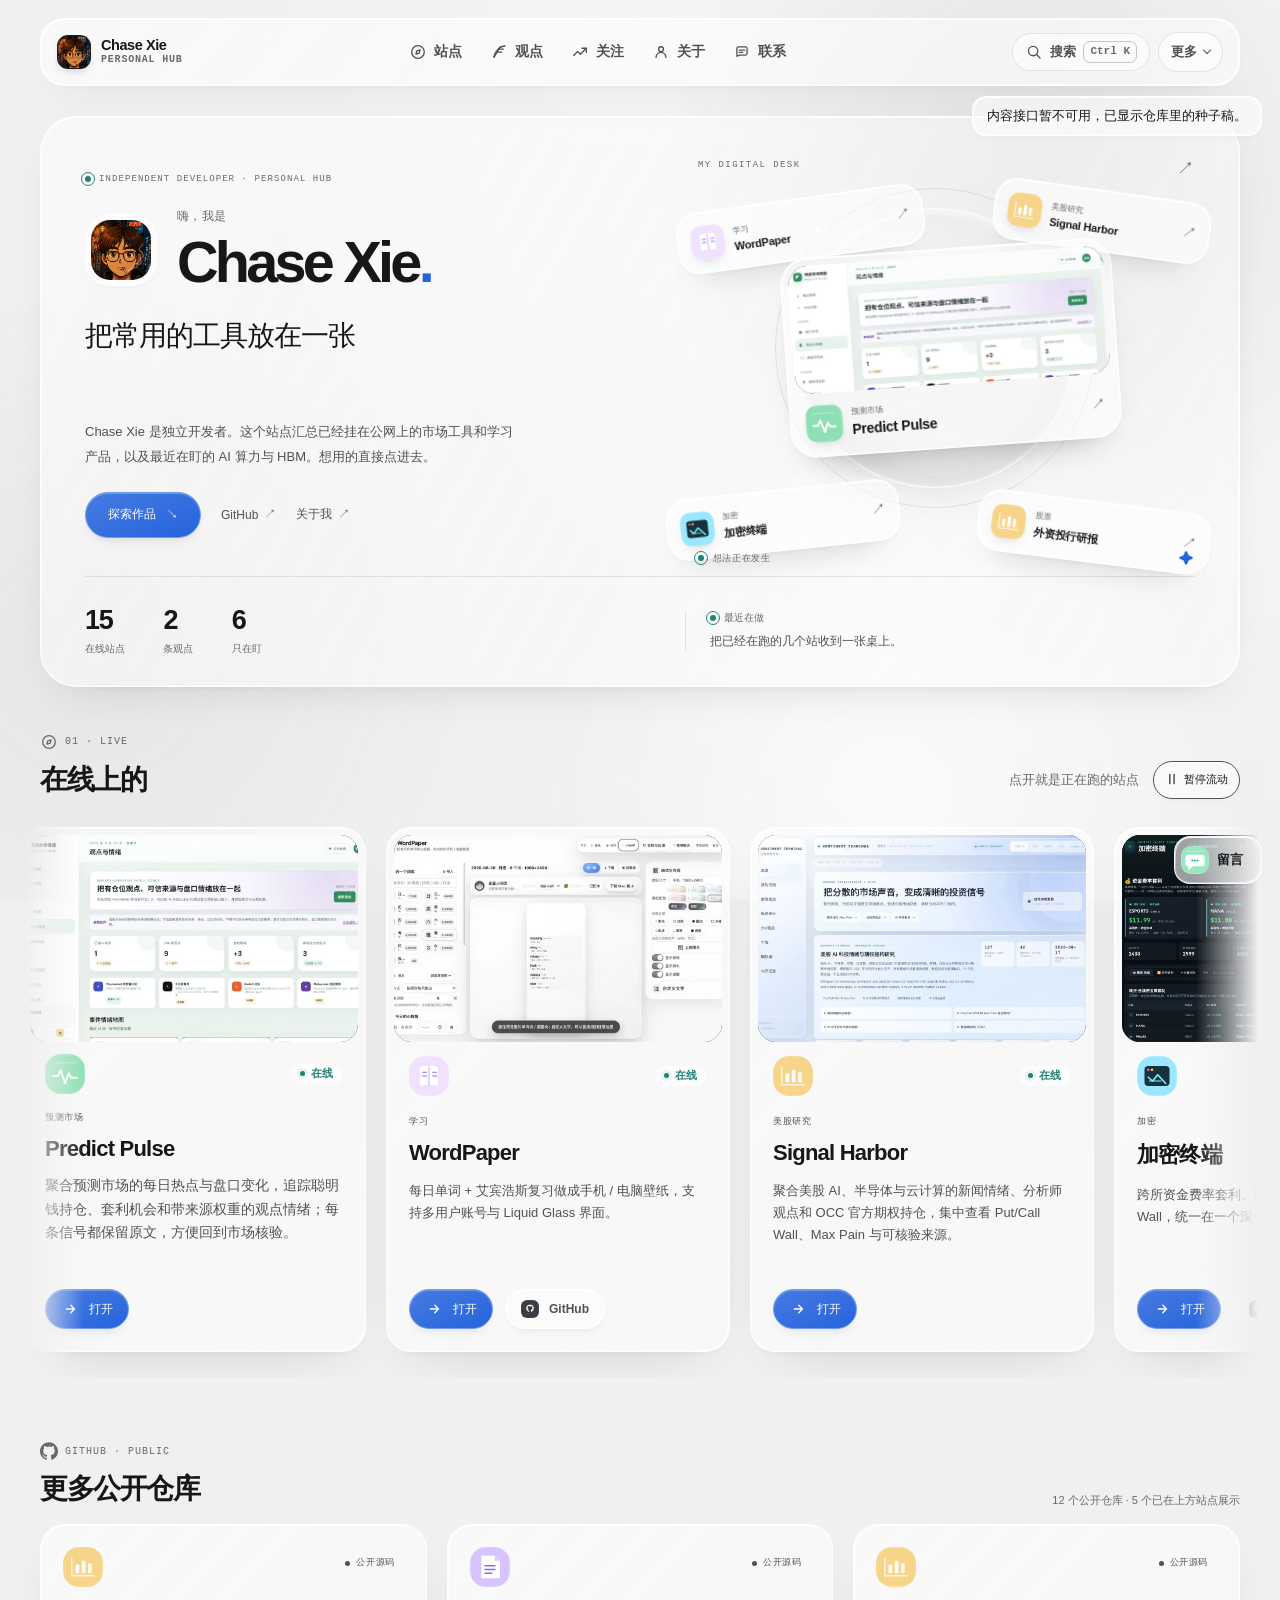
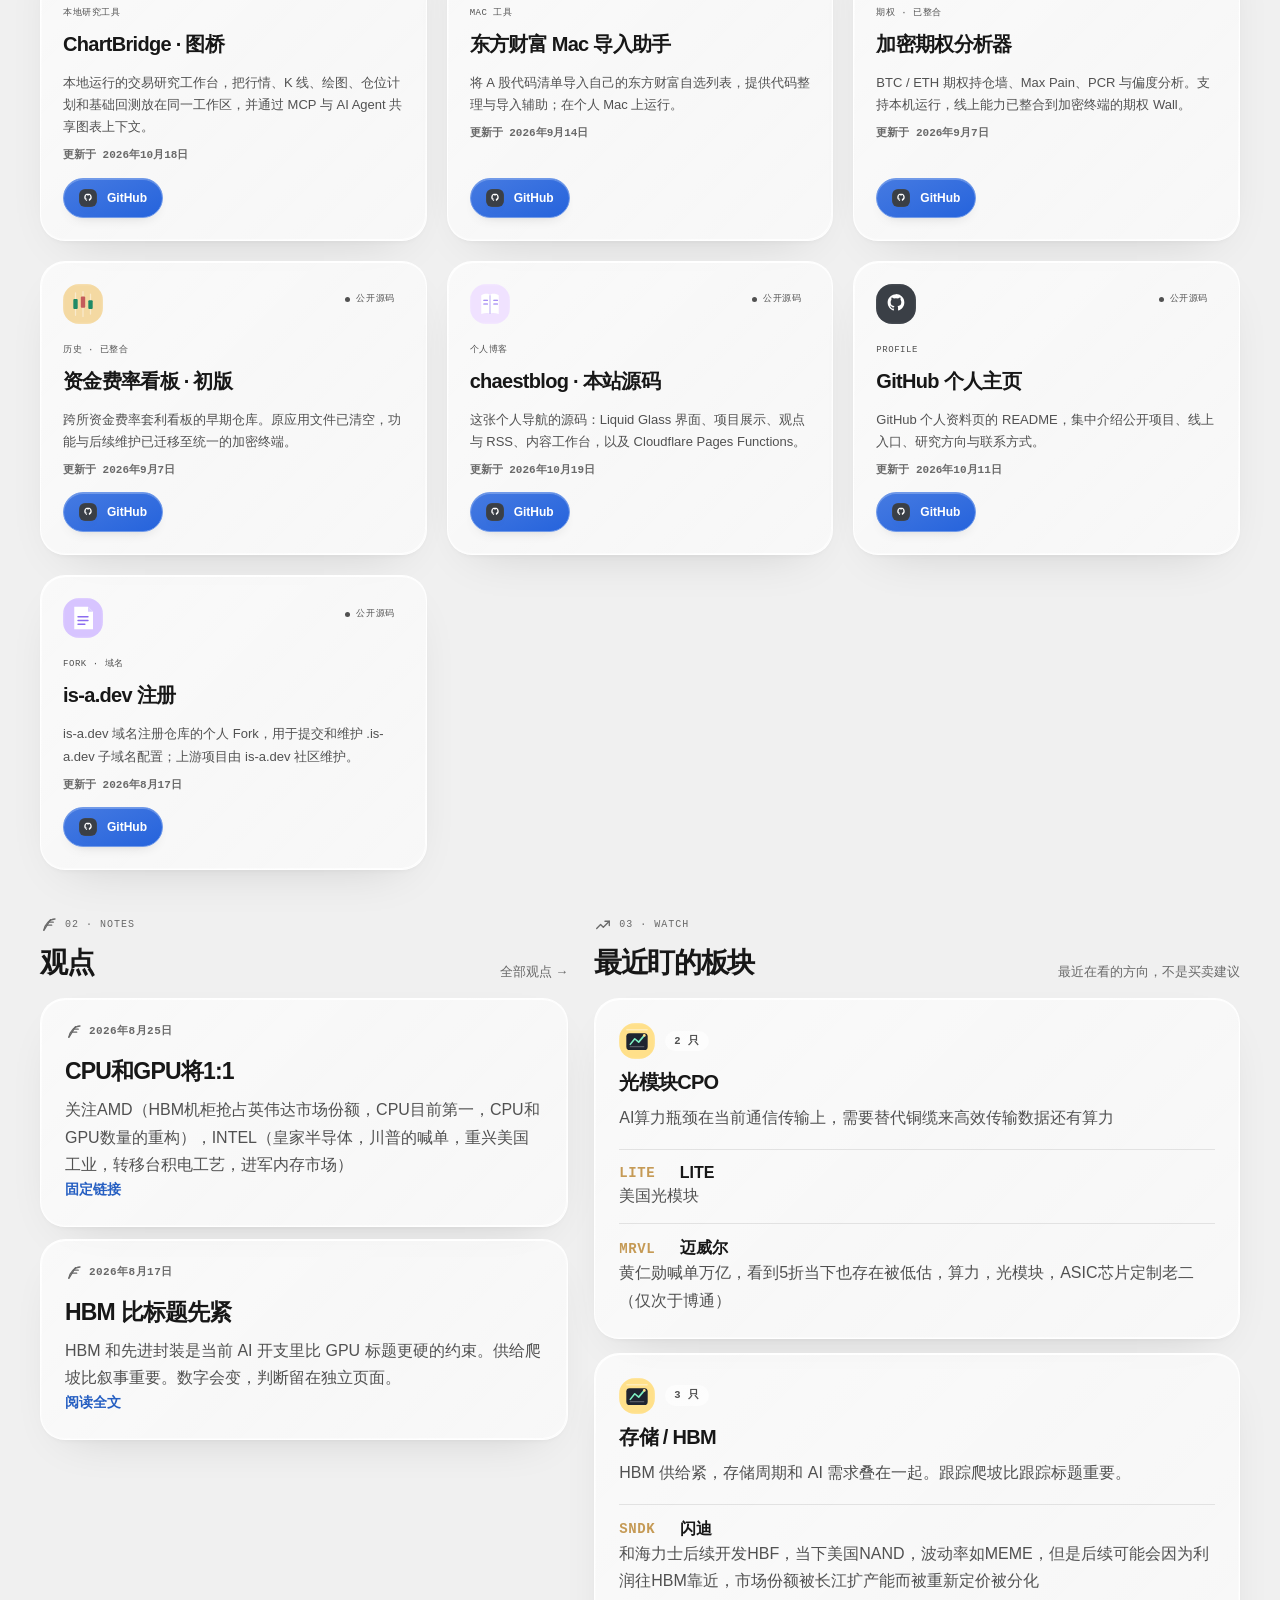
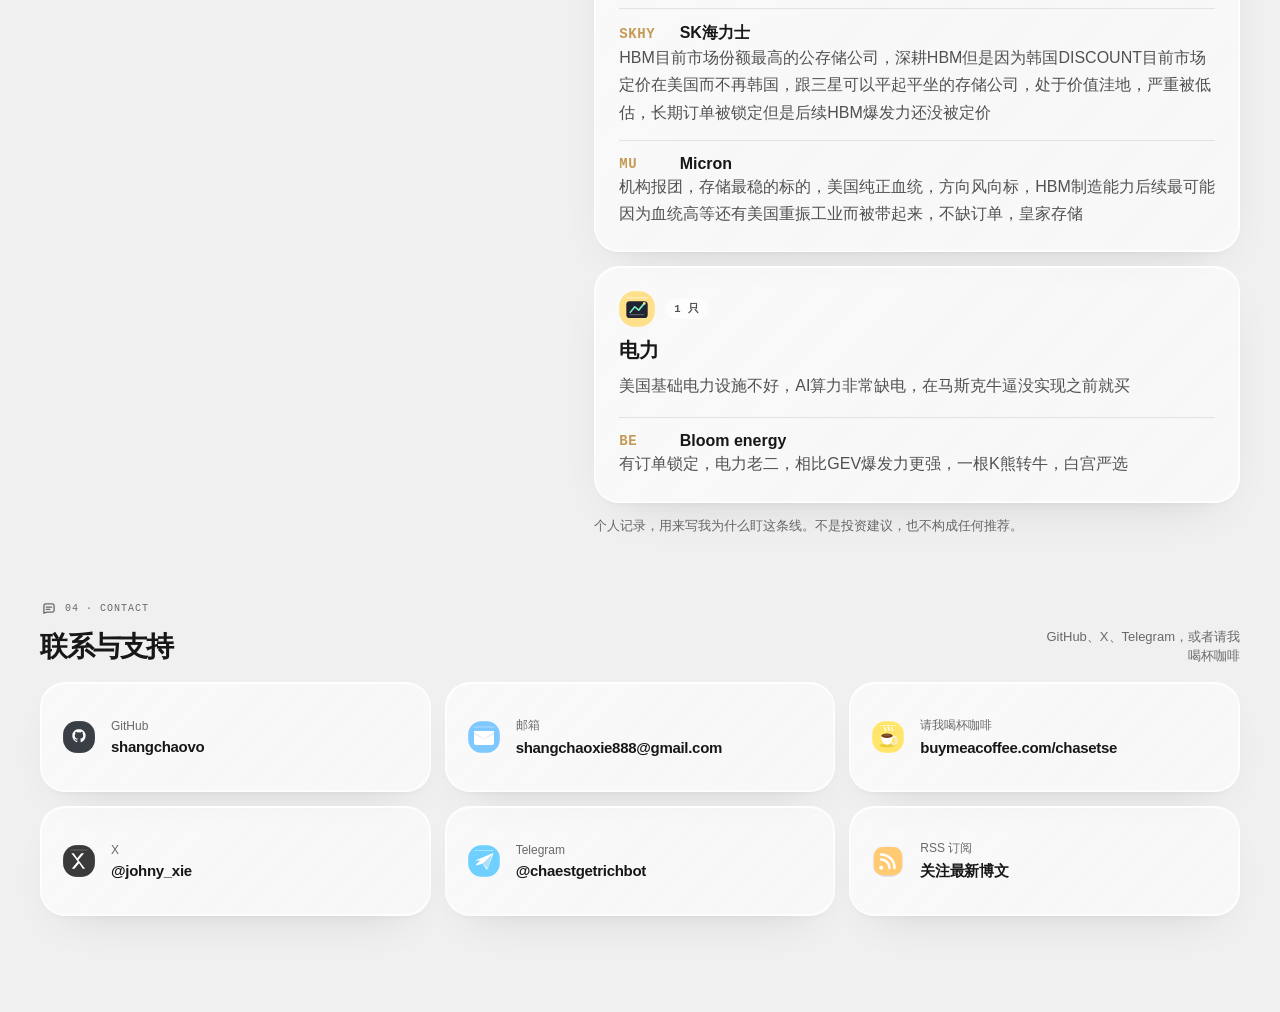
==== commit eb29b2e9: "fix: keep conveyor moving after key release" ====
--- a/index.html
+++ b/index.html
@@ -23,9 +23,9 @@
     <meta name="twitter:description" content="独立开发者。把已上线的市场工具和学习产品放在一页，并写下最近在盯的 AI 算力与 HBM。" />
     <meta name="twitter:image" content="https://chaestblog.pages.dev/assets/og.jpg" />
     <link rel="icon" type="image/svg+xml" href="/assets/favicon.svg" />
-    <link rel="stylesheet" href="/css/themes.css?v=2026102001" />
-    <link rel="stylesheet" href="/css/styles.css?v=2026102001" />
-    <link rel="stylesheet" href="/css/liquid.css?v=2026102001" />
+    <link rel="stylesheet" href="/css/themes.css?v=2026102002" />
+    <link rel="stylesheet" href="/css/styles.css?v=2026102002" />
+    <link rel="stylesheet" href="/css/liquid.css?v=2026102002" />
     <script type="application/ld+json">
       {
         "@context": "https://schema.org",
@@ -612,7 +612,7 @@
     </dialog>
 
     <div class="toast-host" id="toastHost" aria-live="polite"></div>
-    <script src="/js/main.js?v=2026102001" type="module"></script>
+    <script src="/js/main.js?v=2026102002" type="module"></script>
     <noscript>
       Chase Xie 是独立开发者。站点、观点和盯盘不需要 JavaScript 也能读。
       关于：/about/ · HBM 笔记：/notes/hbm-supply/
--- a/css/styles.css
+++ b/css/styles.css
@@ -1502,8 +1502,7 @@
 body.marquee-on .project-board .card[data-id="predict-pulse"] > p { align-self: auto; font-size: 14px; }
 body.marquee-on .project-board .card[data-id="predict-pulse"] .card-links { align-self: auto; margin-bottom: 0; }
 
-/* 悬停 / 键盘聚焦时暂停,方便看清和点开 */
-body.marquee-on .board-marquee:hover .project-board,
+/* 键盘聚焦暂停；鼠标悬停保持自然流动，静止阅读可用「暂停流动」。 */
 body.marquee-on .board-marquee:focus-within .project-board {
   animation-play-state: paused;
 }
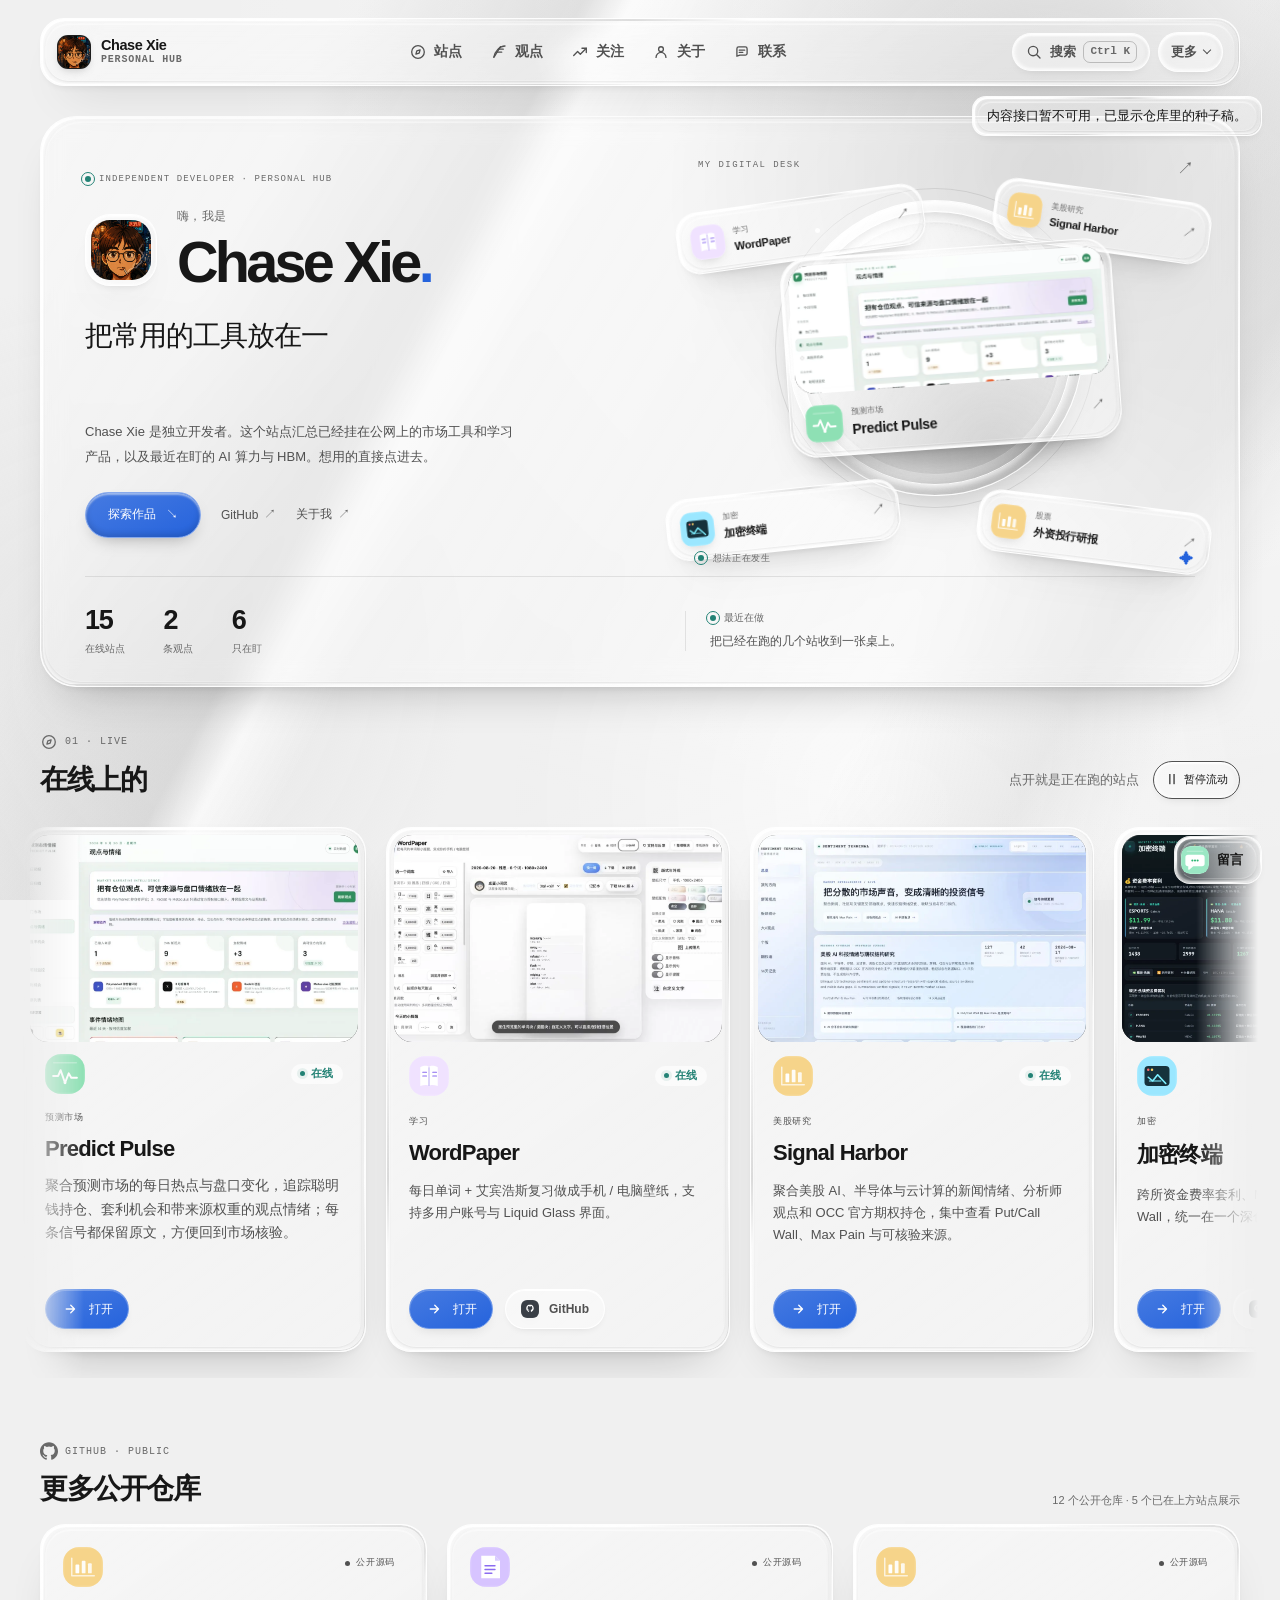
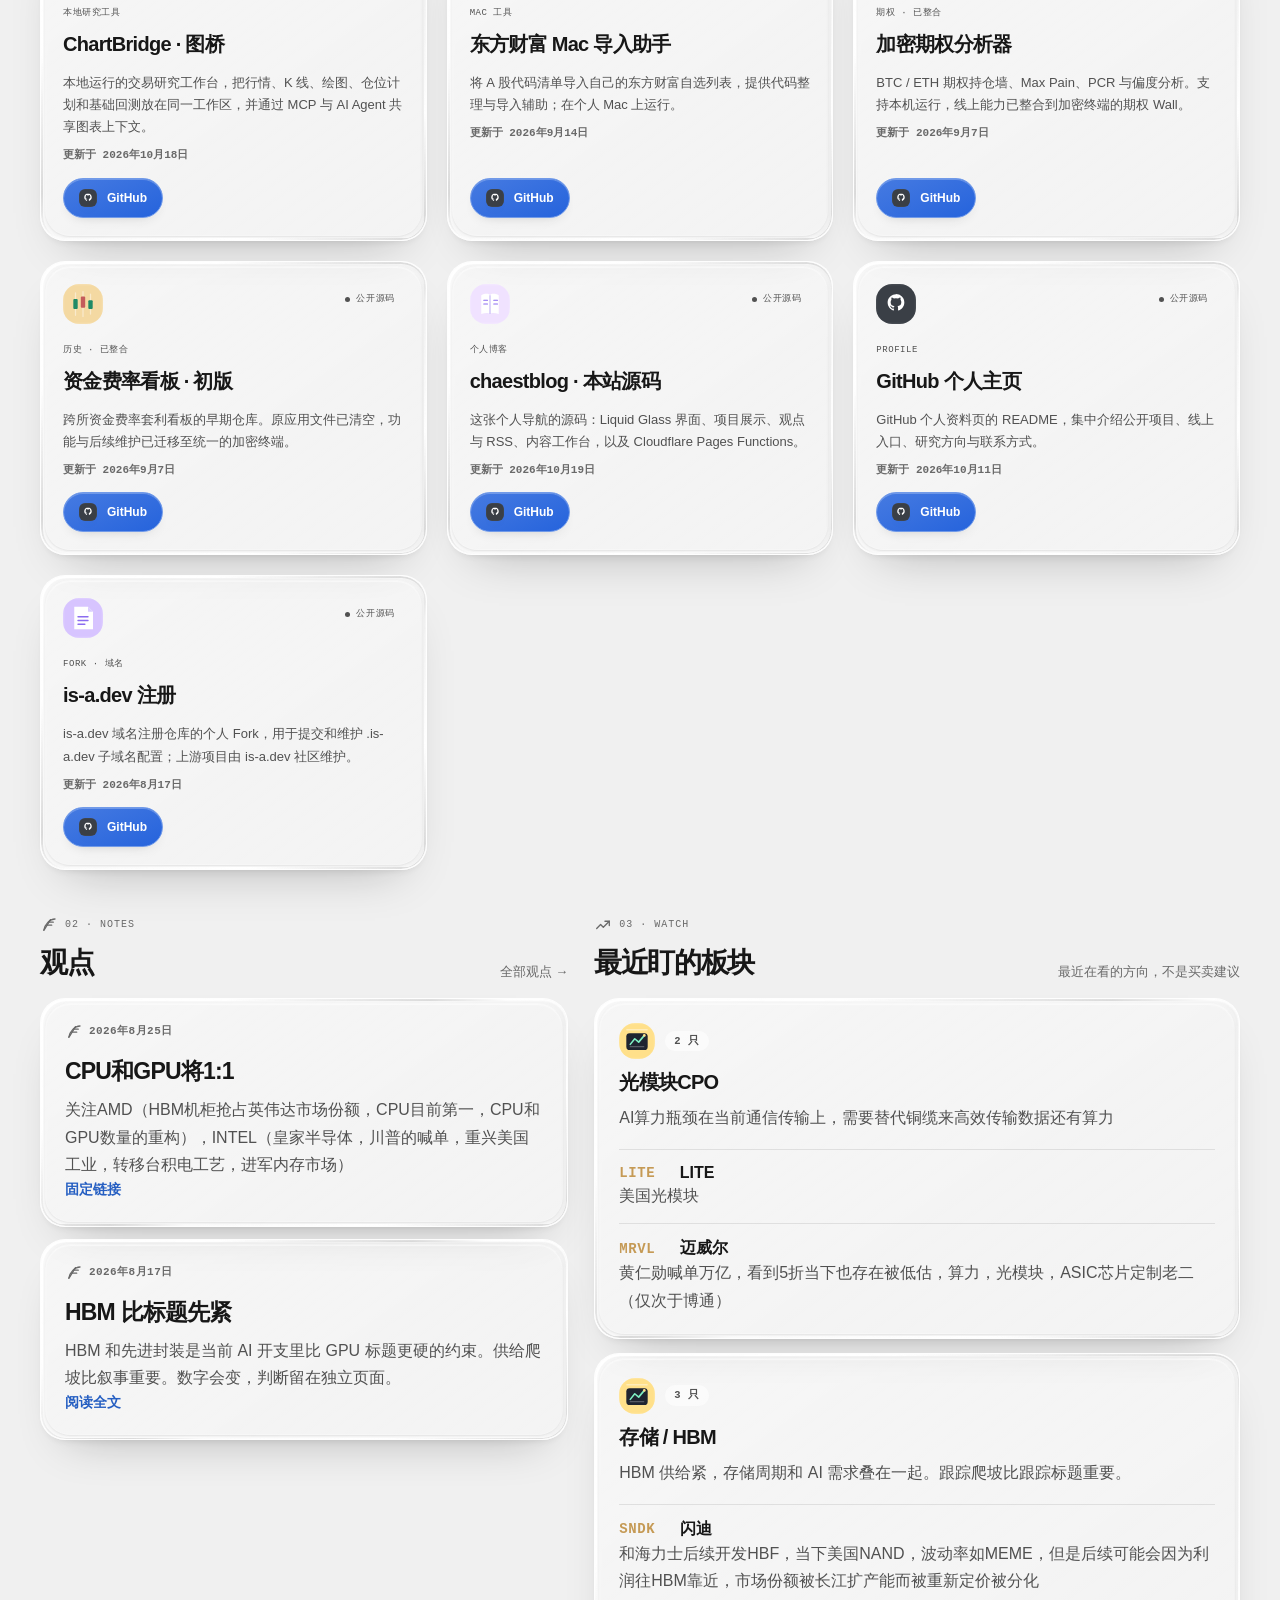
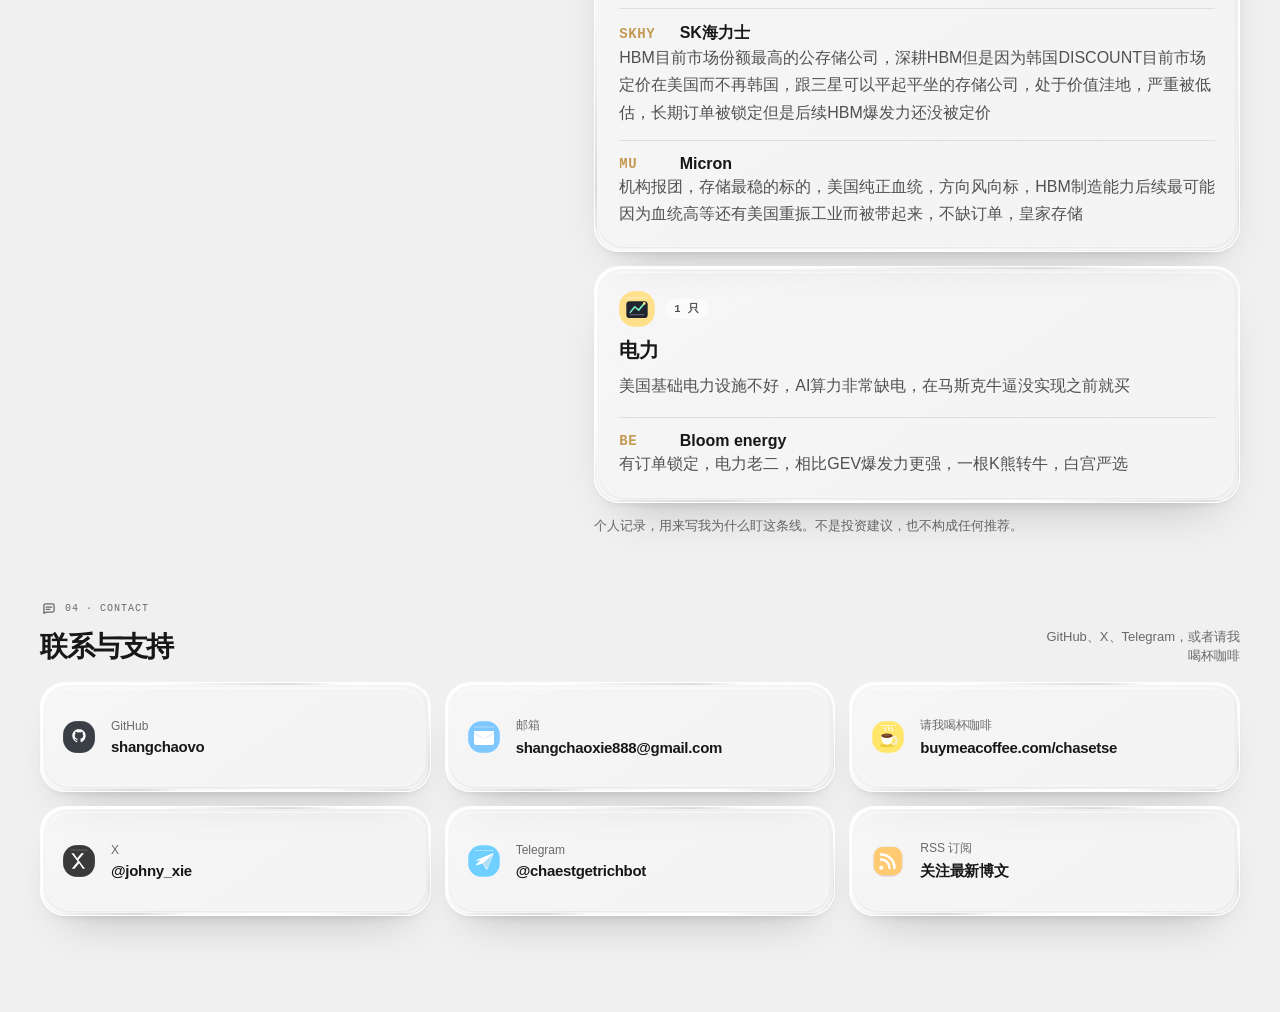
==== commit 517da9ae: "feat: enhance liquid glass and use avatar favicon" ====
--- a/index.html
+++ b/index.html
@@ -22,10 +22,10 @@
     <meta name="twitter:title" content="Chase Xie · 市场工具与学习产品导航" />
     <meta name="twitter:description" content="独立开发者。把已上线的市场工具和学习产品放在一页，并写下最近在盯的 AI 算力与 HBM。" />
     <meta name="twitter:image" content="https://chaestblog.pages.dev/assets/og.jpg" />
-    <link rel="icon" type="image/svg+xml" href="/assets/favicon.svg" />
-    <link rel="stylesheet" href="/css/themes.css?v=2026102002" />
-    <link rel="stylesheet" href="/css/styles.css?v=2026102002" />
-    <link rel="stylesheet" href="/css/liquid.css?v=2026102002" />
+    <link rel="icon" type="image/jpeg" href="/assets/avatar.jpg?v=2026102701" />
+    <link rel="stylesheet" href="/css/themes.css?v=2026102701" />
+    <link rel="stylesheet" href="/css/styles.css?v=2026102701" />
+    <link rel="stylesheet" href="/css/liquid.css?v=2026102701" />
     <script type="application/ld+json">
       {
         "@context": "https://schema.org",
@@ -612,7 +612,7 @@
     </dialog>
 
     <div class="toast-host" id="toastHost" aria-live="polite"></div>
-    <script src="/js/main.js?v=2026102002" type="module"></script>
+    <script src="/js/main.js?v=2026102701" type="module"></script>
     <noscript>
       Chase Xie 是独立开发者。站点、观点和盯盘不需要 JavaScript 也能读。
       关于：/about/ · HBM 笔记：/notes/hbm-supply/
--- a/css/themes.css
+++ b/css/themes.css
@@ -23,16 +23,18 @@
   --accent-ink: #fff;
   --line: rgba(0,0,0,.09);
   --line-strong: rgba(0,0,0,.21);
-  --glass-fill: rgba(255,255,255,.53);
+  --glass-fill: rgba(255,255,255,.32);
   --glass-thick: rgba(250,250,250,.93);
   --glass-edge: rgba(255,255,255,.88);
-  --glass-shadow: inset 0 1px 0 rgba(255,255,255,.95), inset 0 -1px 0 rgba(255,255,255,.35), 0 18px 50px -28px rgba(0,0,0,.19), 0 3px 10px -5px rgba(0,0,0,.09);
+  --glass-shadow: inset 0 2px 2px rgba(255,255,255,.95), inset 0 -2px 3px rgba(255,255,255,.7), inset 2px 0 4px rgba(255,255,255,.65), inset -2px 0 5px rgba(0,0,0,.055), 0 24px 48px -28px rgba(0,0,0,.29), 0 5px 12px -8px rgba(0,0,0,.2);
+  --glass-rim: rgba(255,255,255,.95);
+  --glass-cut: rgba(0,0,0,.13);
   --good: #238275;
   --warn: #a97a2f;
   --danger: #b45661;
   --chip: rgba(255,255,255,.58);
   --ambient: rgba(255,255,255,.65);
-  --ambient-shadow: #d6d6d6;
+  --ambient-shadow: #bcbcbc;
   --ambient-light: #fff;
   --ambient-mid: #e2e2e2;
   --sheen: rgba(255,255,255,.62);
@@ -49,10 +51,12 @@
   --accent-ink: #fafafa;
   --line: rgba(0,0,0,.1);
   --line-strong: rgba(0,0,0,.24);
-  --glass-fill: rgba(246,246,246,.6);
+  --glass-fill: rgba(246,246,246,.48);
   --glass-thick: rgba(240,240,240,.96);
   --glass-edge: rgba(255,255,255,.76);
   --glass-shadow: inset 0 1px 0 rgba(255,255,255,.85), inset 0 -1px 0 rgba(255,255,255,.26), 0 18px 50px -28px rgba(0,0,0,.16), 0 3px 10px -5px rgba(0,0,0,.08);
+  --glass-rim: rgba(255,255,255,.8);
+  --glass-cut: rgba(0,0,0,.1);
   --good: #577e4f;
   --warn: #a27c3c;
   --danger: #a76050;
@@ -75,16 +79,18 @@
   --accent-ink: #171717;
   --line: rgba(255,255,255,.1);
   --line-strong: rgba(255,255,255,.25);
-  --glass-fill: rgba(34,34,34,.55);
+  --glass-fill: rgba(34,34,34,.38);
   --glass-thick: rgba(29,29,29,.96);
   --glass-edge: rgba(255,255,255,.17);
-  --glass-shadow: inset 0 1px 0 rgba(255,255,255,.12), inset 0 -1px 0 rgba(255,255,255,.03), 0 22px 60px -26px rgba(0,0,0,.65), 0 3px 10px -5px rgba(0,0,0,.4);
+  --glass-shadow: inset 0 2px 2px rgba(255,255,255,.2), inset 0 -1px 2px rgba(255,255,255,.09), inset 2px 0 4px rgba(255,255,255,.07), 0 24px 48px -26px rgba(0,0,0,.7), 0 4px 10px -5px rgba(0,0,0,.5);
+  --glass-rim: rgba(255,255,255,.42);
+  --glass-cut: rgba(0,0,0,.48);
   --good: #8ed5ba;
   --warn: #d6b87c;
   --danger: #e59caa;
   --chip: rgba(255,255,255,.055);
   --ambient: rgba(255,255,255,.035);
-  --ambient-shadow: #242424;
+  --ambient-shadow: #383838;
   --ambient-light: #151515;
   --ambient-mid: #1c1c1c;
   --sheen: rgba(255,255,255,.14);
--- a/css/liquid.css
+++ b/css/liquid.css
@@ -5,7 +5,7 @@
 .glass {
   isolation: isolate;
   border-color: var(--glass-edge);
-  background: linear-gradient(135deg, color-mix(in srgb, var(--glass-fill), var(--bg-0) 12%), var(--glass-fill));
+  background: linear-gradient(145deg, color-mix(in srgb, var(--glass-fill), var(--bg-0) 14%), var(--glass-fill) 48%, color-mix(in srgb, var(--glass-fill), transparent 22%));
   box-shadow: var(--glass-shadow);
   transition: border-color .3s ease, translate .55s var(--ease-out);
 }
@@ -15,13 +15,34 @@
   inset: 0;
   z-index: 3;
   border-radius: inherit;
-  padding: 1px;
-  background: linear-gradient(135deg, var(--glass-edge), transparent 36%, transparent 64%, var(--glass-edge));
+  padding: 1.5px;
+  background: linear-gradient(145deg, var(--glass-rim) 5%, var(--glass-edge) 22%, var(--glass-cut) 46%, transparent 55%, var(--glass-rim) 78%, var(--glass-cut));
   -webkit-mask: linear-gradient(#fff 0 0) content-box, linear-gradient(#fff 0 0);
   mask: linear-gradient(#fff 0 0) content-box, linear-gradient(#fff 0 0);
   -webkit-mask-composite: xor;
   mask-composite: exclude;
   pointer-events: none;
+}
+.glass::after {
+  content: "";
+  position: absolute;
+  inset: 4px;
+  z-index: 3;
+  border-radius: inherit;
+  border: 1px solid transparent;
+  border-top-color: color-mix(in srgb, var(--glass-rim) 55%, transparent);
+  border-bottom-color: color-mix(in srgb, var(--glass-rim) 38%, transparent);
+  box-shadow: 0 1px 2px var(--glass-cut), inset 0 1px 1px var(--glass-rim);
+  opacity: .55;
+  pointer-events: none;
+}
+/* Static silver ribbons give the clear material something to transmit. */
+.atmosphere::after {
+  content: "";
+  position: absolute;
+  inset: -20%;
+  background: linear-gradient(118deg, transparent 29%, color-mix(in srgb, var(--ambient-shadow) 55%, transparent) 38%, var(--ambient-light) 40%, transparent 43%, transparent 65%, color-mix(in srgb, var(--ambient-shadow) 38%, transparent) 73%, transparent 78%);
+  opacity: .65;
 }
 .glass-sheen {
   position: absolute;
@@ -31,21 +52,23 @@
   height: 380px;
   z-index: 2;
   border-radius: 50%;
-  background: radial-gradient(circle, var(--sheen), transparent 65%);
-  mix-blend-mode: soft-light;
+  background: radial-gradient(ellipse at center, var(--sheen), transparent 65%);
   pointer-events: none;
   opacity: 0;
   transition: opacity .45s ease;
 }
-.glass.is-pointed > .glass-sheen { opacity: .8; }
+.glass.is-pointed > .glass-sheen { opacity: .9; }
+.glass-caustic { position: absolute; inset: 0; z-index: 3; border-radius: inherit; overflow: hidden; pointer-events: none; opacity: 0; transition: opacity .4s ease; }
+.glass-caustic::before { content: ""; position: absolute; inset: -60%; border-radius: 42%; border: 14px solid var(--glass-rim); box-shadow: 0 0 14px var(--sheen), inset 0 0 12px var(--sheen); transform: translate(-24%, -22%) rotate(-30deg); }
+.is-pointed > .glass-caustic { opacity: .22; }
 .nav {
   width: min(1200px, calc(100% - 40px));
   top: 18px;
   margin-top: 18px;
   padding: 10px 16px;
   border-radius: 24px;
-  -webkit-backdrop-filter: blur(22px);
-  backdrop-filter: blur(22px);
+  -webkit-backdrop-filter: blur(18px) saturate(1.1);
+  backdrop-filter: blur(18px) saturate(1.1);
 }
 .nav-links { position: relative; isolation: isolate; }
 .nav-links a { position: relative; z-index: 1; transition: color .25s; }
@@ -77,9 +100,9 @@
   gap: 0 20px;
   padding: 44px 44px 0;
   border-radius: 36px;
-  background: linear-gradient(120deg, var(--glass-fill), color-mix(in srgb, var(--glass-fill) 70%, transparent));
-  -webkit-backdrop-filter: blur(14px);
-  backdrop-filter: blur(14px);
+  background: linear-gradient(120deg, color-mix(in srgb, var(--glass-fill), var(--bg-0) 13%), color-mix(in srgb, var(--glass-fill) 65%, transparent));
+  -webkit-backdrop-filter: blur(12px);
+  backdrop-filter: blur(12px);
 }
 .identity-copy { position: relative; z-index: 4; gap: 20px; padding: 12px 0 38px; }
 .hero-eyebrow { display: flex; align-items: center; gap: 8px; font-size: 9px; letter-spacing: .12em; }
@@ -123,8 +146,10 @@
 .scene-orbit-a::after { content: ""; position: absolute; top: 39px; left: 39px; width: 5px; height: 5px; border-radius: 50%; background: var(--glass-edge); box-shadow: 0 0 12px var(--sheen); }
 .scene-orbit-a { animation: orbit-turn 40s linear infinite; }
 .scene-orbit-b { width: 250px; height: 250px; margin: -125px; border-style: dashed; opacity: .65; animation: orbit-turn 65s linear reverse infinite; }
-.scene-lens { position: absolute; top: 45%; left: 50%; width: 280px; height: 280px; margin: -140px; overflow: hidden; border: 1px solid var(--glass-edge); border-radius: 50%; background: radial-gradient(circle at 28% 22%, var(--sheen), transparent 50%), linear-gradient(135deg, color-mix(in srgb, var(--ambient-shadow) 55%, transparent), color-mix(in srgb, var(--ambient-mid) 25%, transparent)); box-shadow: inset 0 2px 10px var(--glass-edge), inset 0 -20px 40px color-mix(in srgb, var(--ambient-shadow) 60%, transparent), 0 28px 60px -40px rgba(0,0,0,.18); }
-.scene-lens span { position: absolute; width: 160%; height: 70%; left: -30%; top: -20%; border: 1px solid var(--glass-edge); border-radius: 50%; background: linear-gradient(transparent, var(--sheen)); transform: rotate(-25deg); opacity: .6; }
+.scene-lens { position: absolute; top: 45%; left: 50%; width: 296px; height: 296px; margin: -148px; overflow: hidden; border: 1px solid var(--glass-rim); border-radius: 50%; background: radial-gradient(circle at 30% 18%, var(--glass-rim), transparent 38%), radial-gradient(circle at 70% 85%, var(--ambient-shadow), transparent 65%); box-shadow: inset 3px 4px 5px var(--glass-rim), inset -4px -6px 9px var(--glass-cut), inset 0 0 30px var(--sheen), 0 26px 40px -24px rgba(0,0,0,.25); -webkit-backdrop-filter: blur(3px); backdrop-filter: blur(3px); }
+.scene-lens::before, .scene-lens::after { content: ""; position: absolute; inset: 10px; border-radius: inherit; border: 1px solid var(--glass-rim); box-shadow: inset 0 2px 8px var(--glass-cut), 0 2px 6px var(--glass-rim); }
+.scene-lens::after { inset: 20px; opacity: .35; }
+.scene-lens span { position: absolute; width: 145%; height: 75%; left: -25%; top: -24%; border-bottom: 2px solid var(--glass-rim); border-radius: 50%; background: linear-gradient(transparent 45%, var(--sheen)); transform: rotate(-30deg); opacity: .8; }
 .scene-app { position: absolute; z-index: 2; }
 .scene-app-0 { top: 21%; left: 21%; width: 64%; z-index: 3; }
 .scene-app-1 { top: 9%; left: 0; width: 48%; }
@@ -137,6 +162,11 @@
 .scene-app-3 .scene-float { animation-name: desk-drift; animation-delay: -2s; animation-duration: 6.5s; }
 .scene-app-4 .scene-float { animation-name: desk-drift; animation-delay: -.8s; animation-duration: 7.5s; animation-direction: reverse; }
 .scene-chip { display: block; padding: 13px; border-radius: 22px; color: var(--ink); text-decoration: none; -webkit-backdrop-filter: blur(16px); backdrop-filter: blur(16px); box-shadow: var(--glass-shadow), 0 20px 32px -22px rgba(0,0,0,.2); }
+.scene-chip { background: linear-gradient(135deg, color-mix(in srgb, var(--glass-fill), var(--bg-0) 18%), var(--glass-fill)); }
+.scene-app-copy { position: relative; z-index: 4; }
+/* SVG displacement is an optional Chromium enhancement; the frosted base stays portable. */
+.nav.refraction-ready { backdrop-filter: var(--glass-refraction) blur(10px) saturate(1.08); }
+.scene-chip.refraction-ready { backdrop-filter: var(--glass-refraction) blur(1.5px) saturate(1.08); }
 .scene-app-1 .scene-chip { rotate: -8deg; }
 .scene-app-2 .scene-chip { rotate: 8deg; }
 .scene-app-3 .scene-chip { rotate: -6deg; }
@@ -164,6 +194,10 @@
 .btn:hover::before { transform: translateX(110%); }
 .btn:active { opacity: 1; translate: 0 1px; }
 .btn.ghost { box-shadow: none; }
+.palette-entry, .nav-more summary, .marquee-toggle, .dock, .avatar-frame { box-shadow: var(--glass-shadow); }
+.palette-entry, .nav-more summary { background: var(--glass-fill); border-color: var(--glass-edge); }
+.palette-entry, .nav-more summary, .theme-btn, .marquee-toggle, .dock-toggle, .avatar-frame { position: relative; overflow: hidden; }
+.hero-actions .btn { border: 1px solid color-mix(in srgb, var(--accent) 55%, white); box-shadow: inset 0 2px 2px rgba(255,255,255,.5), inset 0 -3px 6px rgba(0,0,0,.14), 0 8px 18px -9px rgba(0,0,0,.35); }
 .tap-ripple { position: absolute; width: 120px; height: 120px; margin: -60px; border: 1px solid var(--glass-edge); border-radius: 50%; background: radial-gradient(circle, rgba(255,255,255,.3), transparent 70%); pointer-events: none; }
 .section { margin-top: 64px; }
 .section-head { margin-bottom: 16px; border: 0; padding-bottom: 0; }
@@ -339,10 +373,15 @@
 @media (prefers-reduced-motion: reduce) {
   *, *::before, *::after { animation: none !important; transition: none !important; }
   body :is(.glass, .btn, .nav-links a, .shot img, .scene-parallax, .nav-indicator) { transform: none !important; translate: none !important; }
-  .glass-sheen, .tap-ripple, .nav-indicator { display: none; }
+  .glass-sheen, .glass-caustic, .tap-ripple, .nav-indicator { display: none; }
+  body :is(.btn, .scene-chip, .theme-btn, .marquee-toggle, .palette-entry, .dock-toggle, .avatar-frame, .nav-more summary) { scale: none !important; }
 }
 @media (prefers-reduced-transparency: reduce) {
-  .identity, .scene-chip { -webkit-backdrop-filter: none; backdrop-filter: none; background: var(--bg-0); }
+  .glass, .identity, .scene-chip, .scene-lens, .nav-more-panel, .dock { -webkit-backdrop-filter: none !important; backdrop-filter: none !important; background: var(--bg-0); }
+  .glass-sheen, .glass-caustic, .scene-lens, .atmosphere { display: none; }
+}
+@supports not ((backdrop-filter: blur(1px)) or (-webkit-backdrop-filter: blur(1px))) {
+  .nav, .identity, .scene-chip, .nav-more-panel, .dock { background: var(--glass-thick); }
 }
 
 /* Source-only projects share the glass material without pretending to be hosted sites. */
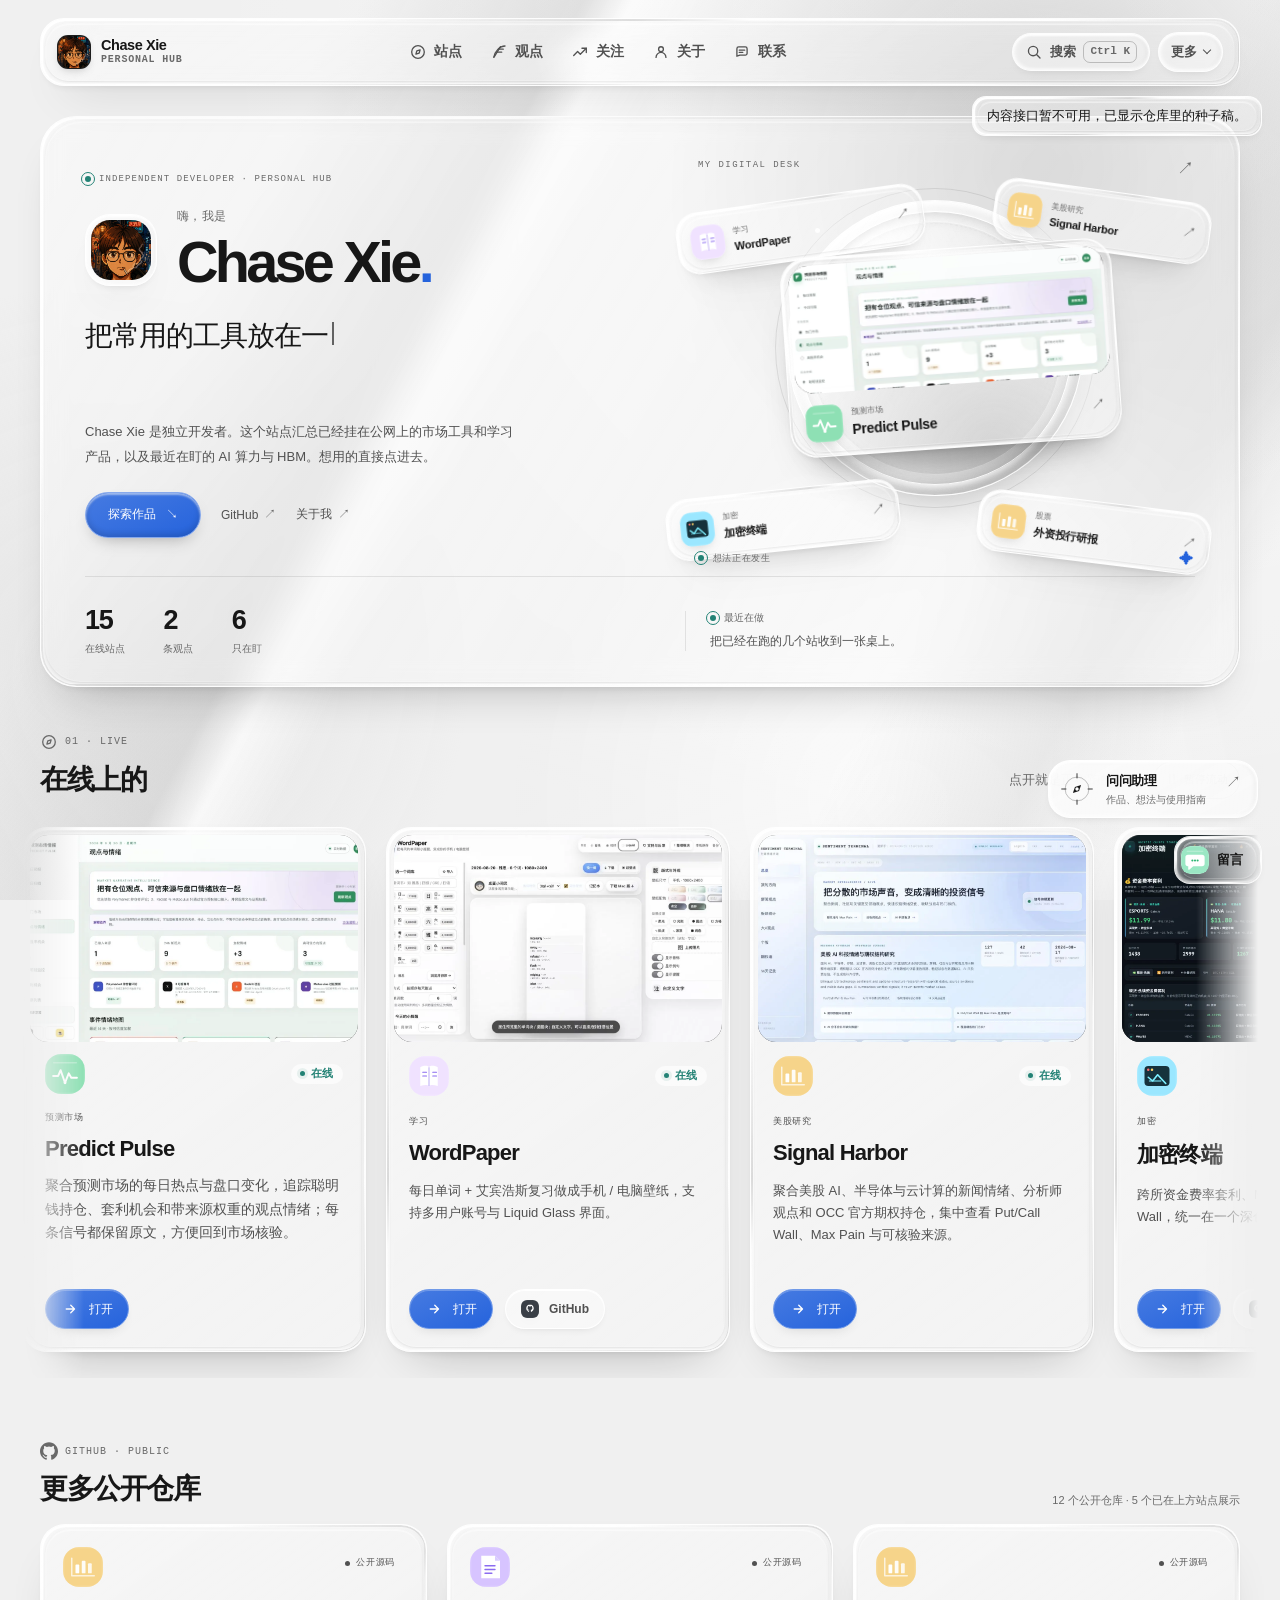
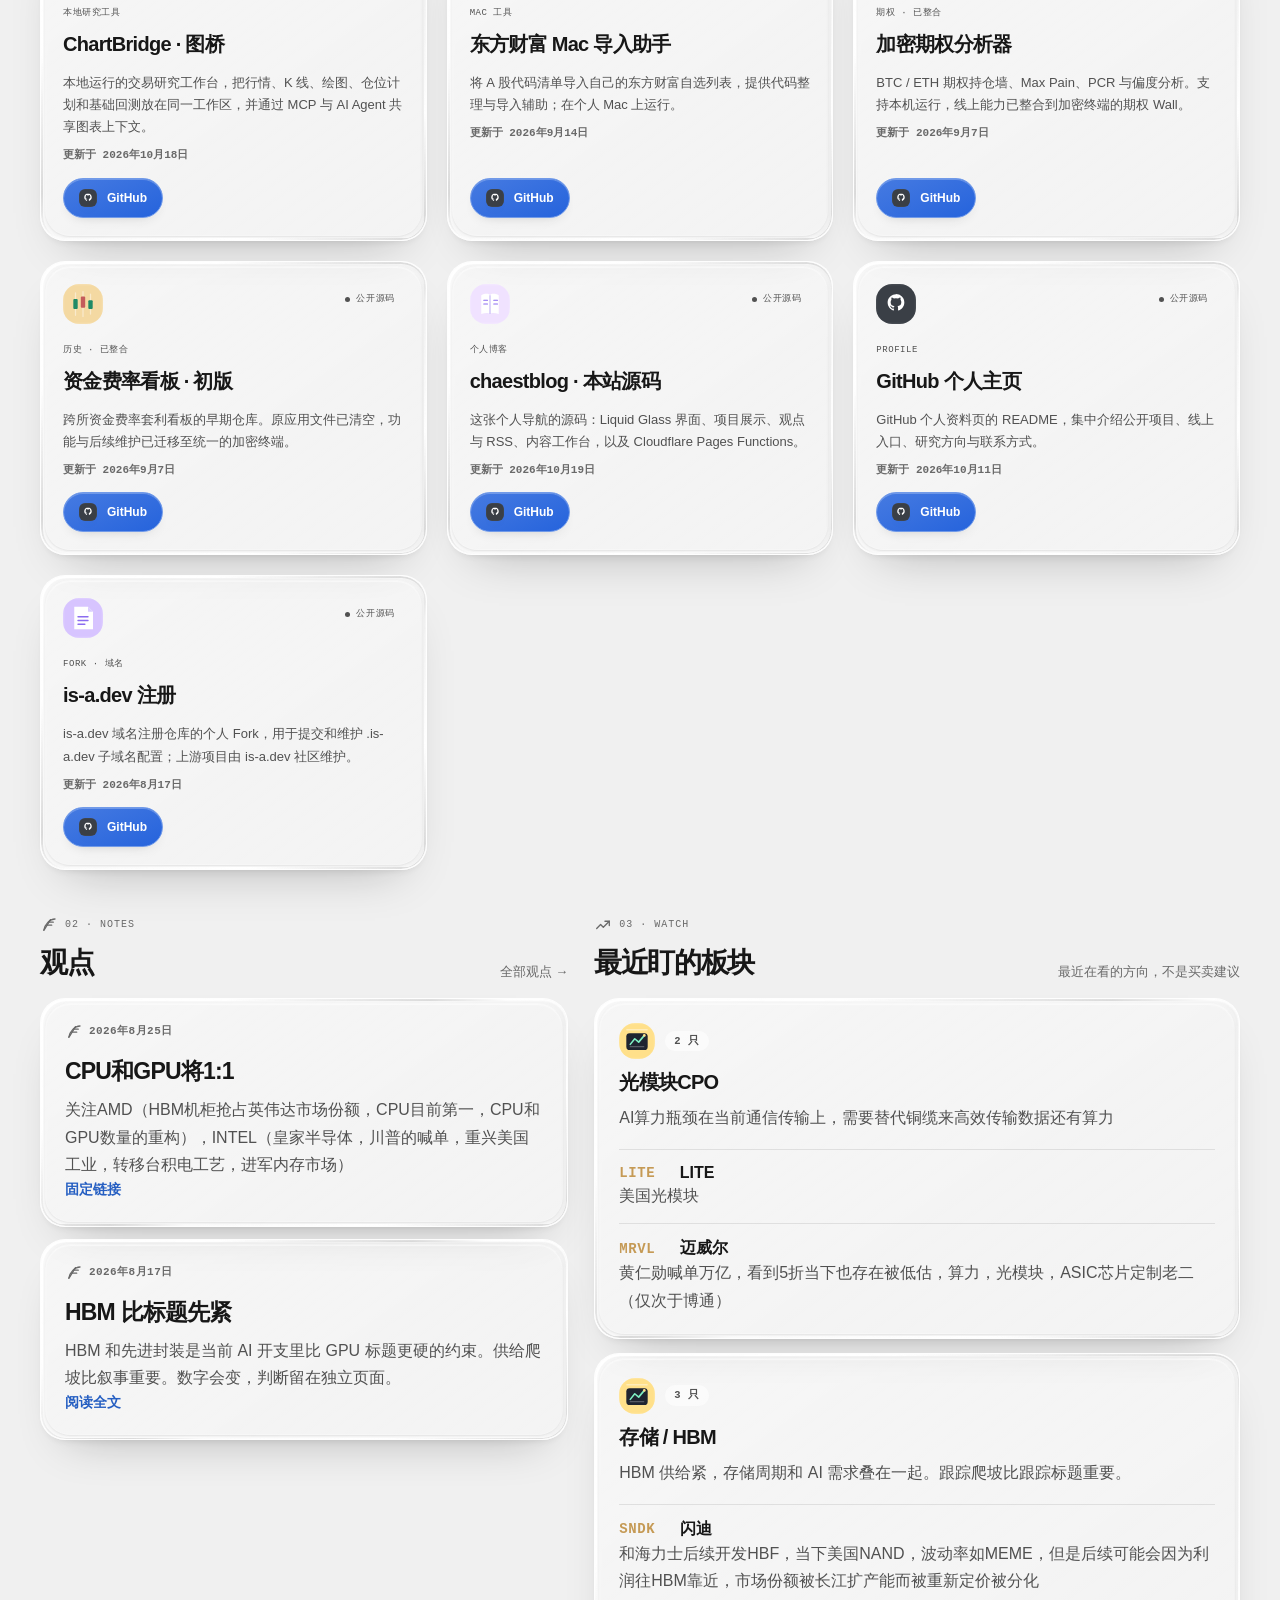
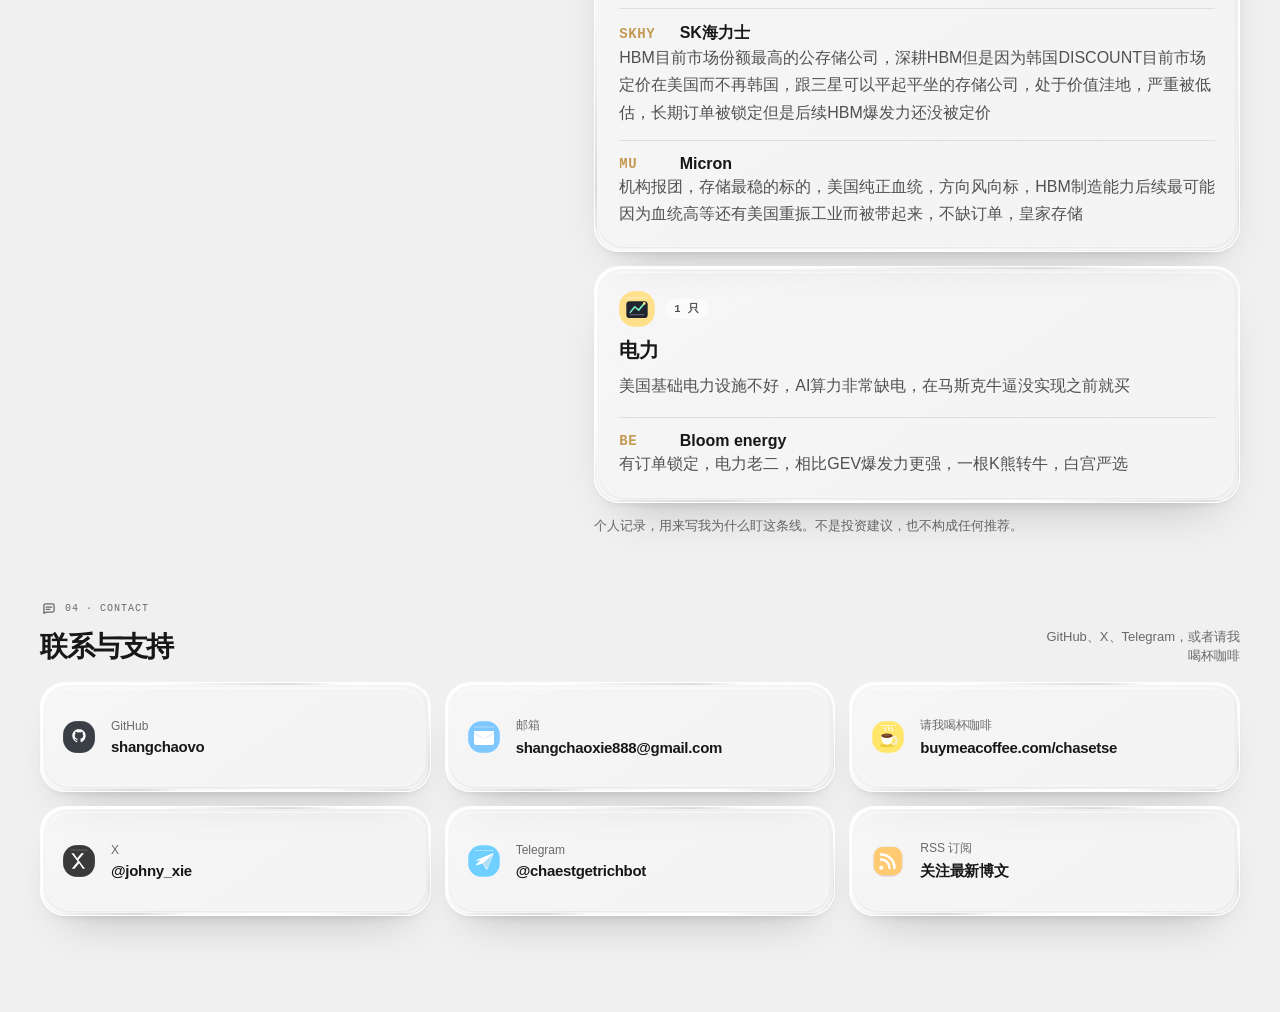
==== commit d527081e: "feat: add public-content AI site assistant" ====
--- a/index.html
+++ b/index.html
@@ -22,10 +22,11 @@
     <meta name="twitter:title" content="Chase Xie · 市场工具与学习产品导航" />
     <meta name="twitter:description" content="独立开发者。把已上线的市场工具和学习产品放在一页，并写下最近在盯的 AI 算力与 HBM。" />
     <meta name="twitter:image" content="https://chaestblog.pages.dev/assets/og.jpg" />
-    <link rel="icon" type="image/jpeg" href="/assets/avatar.jpg?v=2026102701" />
-    <link rel="stylesheet" href="/css/themes.css?v=2026102701" />
-    <link rel="stylesheet" href="/css/styles.css?v=2026102701" />
-    <link rel="stylesheet" href="/css/liquid.css?v=2026102701" />
+    <link rel="icon" type="image/jpeg" href="/assets/avatar.jpg?v=2026103101" />
+    <link rel="stylesheet" href="/css/themes.css?v=2026103101" />
+    <link rel="stylesheet" href="/css/styles.css?v=2026103101" />
+    <link rel="stylesheet" href="/css/liquid.css?v=2026103101" />
+    <link rel="stylesheet" href="/css/assistant.css?v=2026103101" />
     <script type="application/ld+json">
       {
         "@context": "https://schema.org",
@@ -612,7 +613,7 @@
     </dialog>
 
     <div class="toast-host" id="toastHost" aria-live="polite"></div>
-    <script src="/js/main.js?v=2026102701" type="module"></script>
+    <script src="/js/main.js?v=2026103101" type="module"></script>
     <noscript>
       Chase Xie 是独立开发者。站点、观点和盯盘不需要 JavaScript 也能读。
       关于：/about/ · HBM 笔记：/notes/hbm-supply/
--- a/css/assistant.css
+++ b/css/assistant.css
@@ -0,0 +1,154 @@
+.assistant-launcher {
+  position: fixed;
+  right: 22px;
+  bottom: 82px;
+  z-index: 36;
+  display: flex;
+  align-items: center;
+  gap: 10px;
+  min-height: 58px;
+  padding: 8px 16px 8px 9px;
+  border: 1px solid var(--glass-edge);
+  border-radius: 22px;
+  color: var(--ink);
+  background: linear-gradient(150deg, var(--glass-fill), transparent), var(--glass-thick);
+  box-shadow: var(--glass-shadow);
+  -webkit-backdrop-filter: blur(22px) saturate(.7);
+  backdrop-filter: blur(22px) saturate(.7);
+  cursor: pointer;
+  transition: transform .3s var(--ease-out), opacity .2s;
+}
+.assistant-launcher:hover { transform: translateY(-3px); }
+.assistant-launcher:active { transform: scale(.96); }
+.assistant-launcher[aria-expanded="true"] { opacity: 0; pointer-events: none; }
+.assistant-mark { display: grid; place-items: center; width: 38px; height: 38px; }
+.assistant-mark svg { width: 34px; height: 34px; }
+.assistant-launcher-copy { display: grid; gap: 3px; text-align: left; }
+.assistant-launcher-copy strong { font-size: 13px; font-weight: 650; letter-spacing: -.02em; }
+.assistant-launcher-copy small { color: var(--muted); font-size: 10px; }
+.assistant-launcher-arrow { align-self: start; margin: 4px 0 0 10px; color: var(--muted); font-size: 15px; }
+
+dialog.assistant-dialog {
+  position: fixed;
+  inset: auto 22px calc(82px + var(--assistant-keyboard, 0px)) auto;
+  width: min(436px, calc(100vw - 32px));
+  height: min(720px, calc(var(--assistant-vh, 100dvh) - 108px));
+  max-width: none;
+  max-height: none;
+  margin: 0;
+  padding: 0;
+  overflow: hidden;
+  color: var(--ink);
+  border: 1px solid var(--glass-edge);
+  border-radius: 30px;
+  background: var(--glass-thick);
+  box-shadow: var(--glass-shadow), 0 28px 100px -26px rgba(0, 0, 0, .26);
+  -webkit-backdrop-filter: blur(28px) saturate(.65);
+  backdrop-filter: blur(28px) saturate(.65);
+}
+.assistant-dialog::backdrop { background: rgba(0, 0, 0, .12); }
+.assistant-dialog[open] { animation: assistant-enter .4s var(--ease-out); }
+.assistant-shell { display: flex; flex-direction: column; height: 100%; min-height: 0; }
+.assistant-header { display: flex; align-items: center; gap: 10px; flex: 0 0 auto; padding: 19px 20px 17px; border-bottom: 1px solid var(--line); }
+.assistant-avatar { display: grid; place-items: center; width: 40px; height: 40px; border: 1px solid var(--line); border-radius: 14px; background: var(--chip); }
+.assistant-avatar svg { width: 30px; height: 30px; }
+.assistant-heading { flex: 1; }
+.assistant-eyebrow { color: var(--muted); font-family: var(--font-mono); font-size: 9px; font-weight: 500; letter-spacing: .13em; }
+.assistant-heading h2 { display: flex; align-items: center; gap: 7px; margin: 4px 0 0; font-size: 15px; font-weight: 650; letter-spacing: -.025em; }
+.assistant-heading h2 span { padding: 2px 5px; border: 1px solid var(--line-strong); border-radius: 5px; font-family: var(--font-mono); font-size: 8px; font-weight: 500; color: var(--sub); }
+.assistant-icon-btn { display: grid; place-items: center; width: 34px; height: 36px; padding: 8px; border: 0; border-radius: 11px; background: transparent; color: var(--sub); cursor: pointer; transition: background .16s, color .16s; }
+.assistant-icon-btn svg { width: 18px; height: 18px; }
+.assistant-icon-btn:hover { background: var(--chip); color: var(--ink); }
+.assistant-icon-btn:disabled { opacity: .28; cursor: default; }
+.assistant-scroll { flex: 1; min-height: 0; overflow-y: auto; overscroll-behavior: contain; scrollbar-width: thin; scrollbar-color: var(--line-strong) transparent; }
+.assistant-welcome { position: relative; padding: 27px 26px 20px; }
+.assistant-welcome-mark { position: absolute; right: 27px; top: 25px; width: 44px; height: 44px; opacity: .65; }
+.assistant-welcome-mark > svg { width: 44px; height: 44px; }
+.assistant-mark-star { position: absolute; right: -7px; top: -6px; color: var(--muted); font-size: 16px; }
+.assistant-welcome > .assistant-eyebrow { margin: 0 0 10px; font-size: 8px; letter-spacing: .17em; }
+.assistant-welcome h3 { margin: 0 0 12px; font-family: var(--font-display); font-size: 30px; font-weight: 580; line-height: 1.37; letter-spacing: -.055em; }
+.assistant-welcome h3 > span { color: var(--muted); }
+.assistant-welcome #assistantDescription { margin: 0; color: var(--sub); font-size: 12px; line-height: 1.85; }
+.assistant-suggestions { display: grid; gap: 8px; margin-top: 25px; }
+.assistant-suggestions > button { display: flex; align-items: center; gap: 12px; min-height: 60px; padding: 11px 13px; color: var(--ink); text-align: left; background: var(--chip); border: 1px solid var(--line); border-radius: 14px; cursor: pointer; transition: background .2s, border-color .2s, transform .25s var(--ease-out); }
+.assistant-suggestions > button:hover { border-color: var(--line-strong); background: color-mix(in srgb, var(--chip) 85%, var(--bg-0)); transform: translateX(3px); }
+.assistant-suggestions > button:active { transform: scale(.985); }
+.assistant-suggestion-number { align-self: start; margin-top: 3px; font-family: var(--font-mono); color: var(--muted); font-size: 9px; }
+.assistant-suggestions strong { display: block; font-size: 12px; font-weight: 550; }
+.assistant-suggestions small { display: block; margin-top: 4px; color: var(--muted); font-size: 10px; }
+.assistant-suggestion-arrow { margin-left: auto; color: var(--muted); font-size: 16px; }
+.assistant-public-note { display: flex; align-items: center; gap: 6px; margin-top: 18px; color: var(--muted); font-size: 9px; line-height: 1.6; }
+.assistant-public-note svg { flex: 0 0 auto; width: 12px; height: 12px; }
+
+.assistant-messages { padding: 0 22px; }
+.assistant-messages:empty { padding: 0; }
+.assistant-message { margin: 22px 0; font-size: 13px; line-height: 1.9; overflow-wrap: anywhere; }
+.assistant-message-user { display: flex; justify-content: flex-end; padding-left: 28px; }
+.assistant-user-text { max-width: 100%; padding: 10px 15px; border: 1px solid var(--line); border-radius: 18px 18px 5px 18px; color: var(--ink); background: color-mix(in srgb, var(--ink) 6%, transparent); white-space: pre-wrap; }
+.assistant-answer-label { display: flex; align-items: center; gap: 6px; margin-bottom: 10px; color: var(--muted); font-size: 10px; }
+.assistant-answer-label > span { width: 20px; height: 20px; }
+.assistant-answer-label svg { width: 20px; height: 20px; }
+.assistant-answer p { margin: 0 0 12px; }
+.assistant-answer p:last-child { margin-bottom: 0; }
+.assistant-answer h4 { margin: 17px 0 8px; font-size: 14px; line-height: 1.6; }
+.assistant-answer ul { margin: 7px 0 14px; padding-left: 18px; }
+.assistant-answer li { margin-bottom: 7px; padding-left: 2px; }
+.assistant-answer strong { font-weight: 650; }
+.assistant-answer code { padding: 2px 5px; border-radius: 5px; background: var(--chip); font-family: var(--font-mono); font-size: .9em; }
+.assistant-cite { display: inline-flex; align-items: center; justify-content: center; position: relative; top: -2px; min-width: 17px; height: 17px; margin: 0 2px; padding: 0 3px; color: var(--sub); background: var(--chip); border: 1px solid var(--line-strong); border-radius: 5px; text-decoration: none; font-family: var(--font-mono); font-size: 9px; line-height: 1; }
+.assistant-cite:hover { color: var(--article-link); border-color: currentColor; }
+.assistant-answer-footer { margin-top: 12px; }
+.assistant-sources { display: flex; flex-wrap: wrap; gap: 6px; padding-top: 12px; border-top: 1px solid var(--line); }
+.assistant-sources > span { flex-basis: 100%; margin-bottom: 2px; color: var(--muted); font-size: 9px; }
+.assistant-source { display: inline-flex; align-items: center; gap: 8px; max-width: 100%; padding: 3px 8px; border: 1px solid var(--line); border-radius: 7px; color: var(--sub); font-size: 10px; text-decoration: none; line-height: 1.7; }
+.assistant-source:hover { border-color: var(--line-strong); color: var(--ink); }
+.assistant-source > span { color: var(--muted); }
+.assistant-text-btn { min-height: 32px; margin: 4px 8px 0 0; padding: 2px 0; color: var(--muted); border: 0; background: transparent; font-size: 10px; cursor: pointer; }
+.assistant-text-btn:hover { color: var(--ink); }
+.assistant-message-note { margin: 0; color: var(--muted); font-size: 11px; }
+.assistant-thinking { display: flex; align-items: center; gap: 4px; min-height: 30px; color: var(--muted); }
+.assistant-thinking > span { width: 4px; height: 4px; border-radius: 50%; background: currentColor; animation: assistant-think 1.1s ease-in-out infinite; }
+.assistant-thinking > span:nth-child(2) { animation-delay: .15s; }
+.assistant-thinking > span:nth-child(3) { animation-delay: .3s; }
+.assistant-thinking em { margin-left: 6px; font-size: 11px; font-style: normal; }
+.assistant-composer { flex: 0 0 auto; padding: 14px 18px 12px; border-top: 1px solid var(--line); }
+.assistant-input-wrap { display: flex; align-items: flex-end; gap: 8px; min-height: 50px; padding: 7px; border: 1px solid var(--line-strong); border-radius: 18px; background: var(--chip); transition: border-color .2s; }
+.assistant-input-wrap:focus-within { border-color: var(--muted); }
+.assistant-input-wrap textarea { flex: 1; min-width: 0; min-height: 34px; max-height: 108px; margin: 0; padding: 7px 5px 5px 7px; border: 0; outline: 0; resize: none; background: transparent; color: var(--ink); font-size: 13px; line-height: 1.6; scrollbar-width: thin; }
+.assistant-input-wrap textarea::placeholder { color: var(--muted); }
+.assistant-send { display: grid; place-items: center; flex: 0 0 auto; width: 34px; height: 34px; padding: 7px; border: 0; border-radius: 12px; background: var(--ink); color: var(--bg-0); cursor: pointer; transition: opacity .2s, transform .2s; }
+.assistant-send svg { width: 20px; height: 20px; }
+.assistant-send:disabled { opacity: .2; cursor: default; }
+.assistant-send:not(:disabled):active { transform: scale(.92); }
+.assistant-composer-meta { display: flex; justify-content: space-between; gap: 10px; margin: 9px 4px 0; color: var(--muted); font-size: 9px; }
+.assistant-enter-hint { font-family: var(--font-mono); }
+body.admin .assistant-launcher { visibility: hidden; }
+@keyframes assistant-enter { from { opacity: 0; transform: translateY(18px) scale(.97); } to { opacity: 1; transform: none; } }
+@keyframes assistant-think { 0%, 75%, 100% { opacity: .35; transform: translateY(0); } 35% { opacity: 1; transform: translateY(-3px); } }
+@media (max-width: 600px) {
+  .assistant-launcher { right: 16px; bottom: 78px; gap: 6px; min-height: 48px; padding: 5px 13px 5px 6px; border-radius: 18px; }
+  .assistant-launcher-copy small, .assistant-launcher-arrow { display: none; }
+  .assistant-launcher-copy strong { font-size: 12px; }
+  dialog.assistant-dialog { inset: auto 8px calc(8px + var(--assistant-keyboard, 0px)) 8px; width: auto; height: min(740px, calc(var(--assistant-vh, 100dvh) - 22px)); border-radius: 26px; }
+  .assistant-dialog::backdrop { background: rgba(0, 0, 0, .28); }
+  .assistant-header { padding: 16px 18px; }
+  .assistant-welcome { padding: 26px 23px 20px; }
+  .assistant-welcome h3 { font-size: 29px; }
+  .assistant-composer { padding-bottom: max(14px, env(safe-area-inset-bottom)); }
+  .assistant-input-wrap textarea { font-size: 16px; }
+  .assistant-enter-hint { display: none; }
+}
+@media (max-height: 730px) and (min-width: 601px) {
+  dialog.assistant-dialog { bottom: calc(16px + var(--assistant-keyboard, 0px)); height: calc(var(--assistant-vh, 100dvh) - 32px); }
+}
+@media (prefers-reduced-motion: reduce) {
+  .assistant-dialog[open], .assistant-thinking > span { animation: none; }
+  .assistant-launcher, .assistant-suggestions > button, .assistant-send { transition: none; }
+  .assistant-launcher:hover, .assistant-suggestions > button:hover { transform: none; }
+}
+@media (prefers-reduced-transparency: reduce) {
+  .assistant-launcher, dialog.assistant-dialog { -webkit-backdrop-filter: none; backdrop-filter: none; background: var(--bg-0); }
+}
+@supports not ((backdrop-filter: blur(1px)) or (-webkit-backdrop-filter: blur(1px))) {
+  .assistant-launcher, dialog.assistant-dialog { background: var(--bg-0); }
+}
